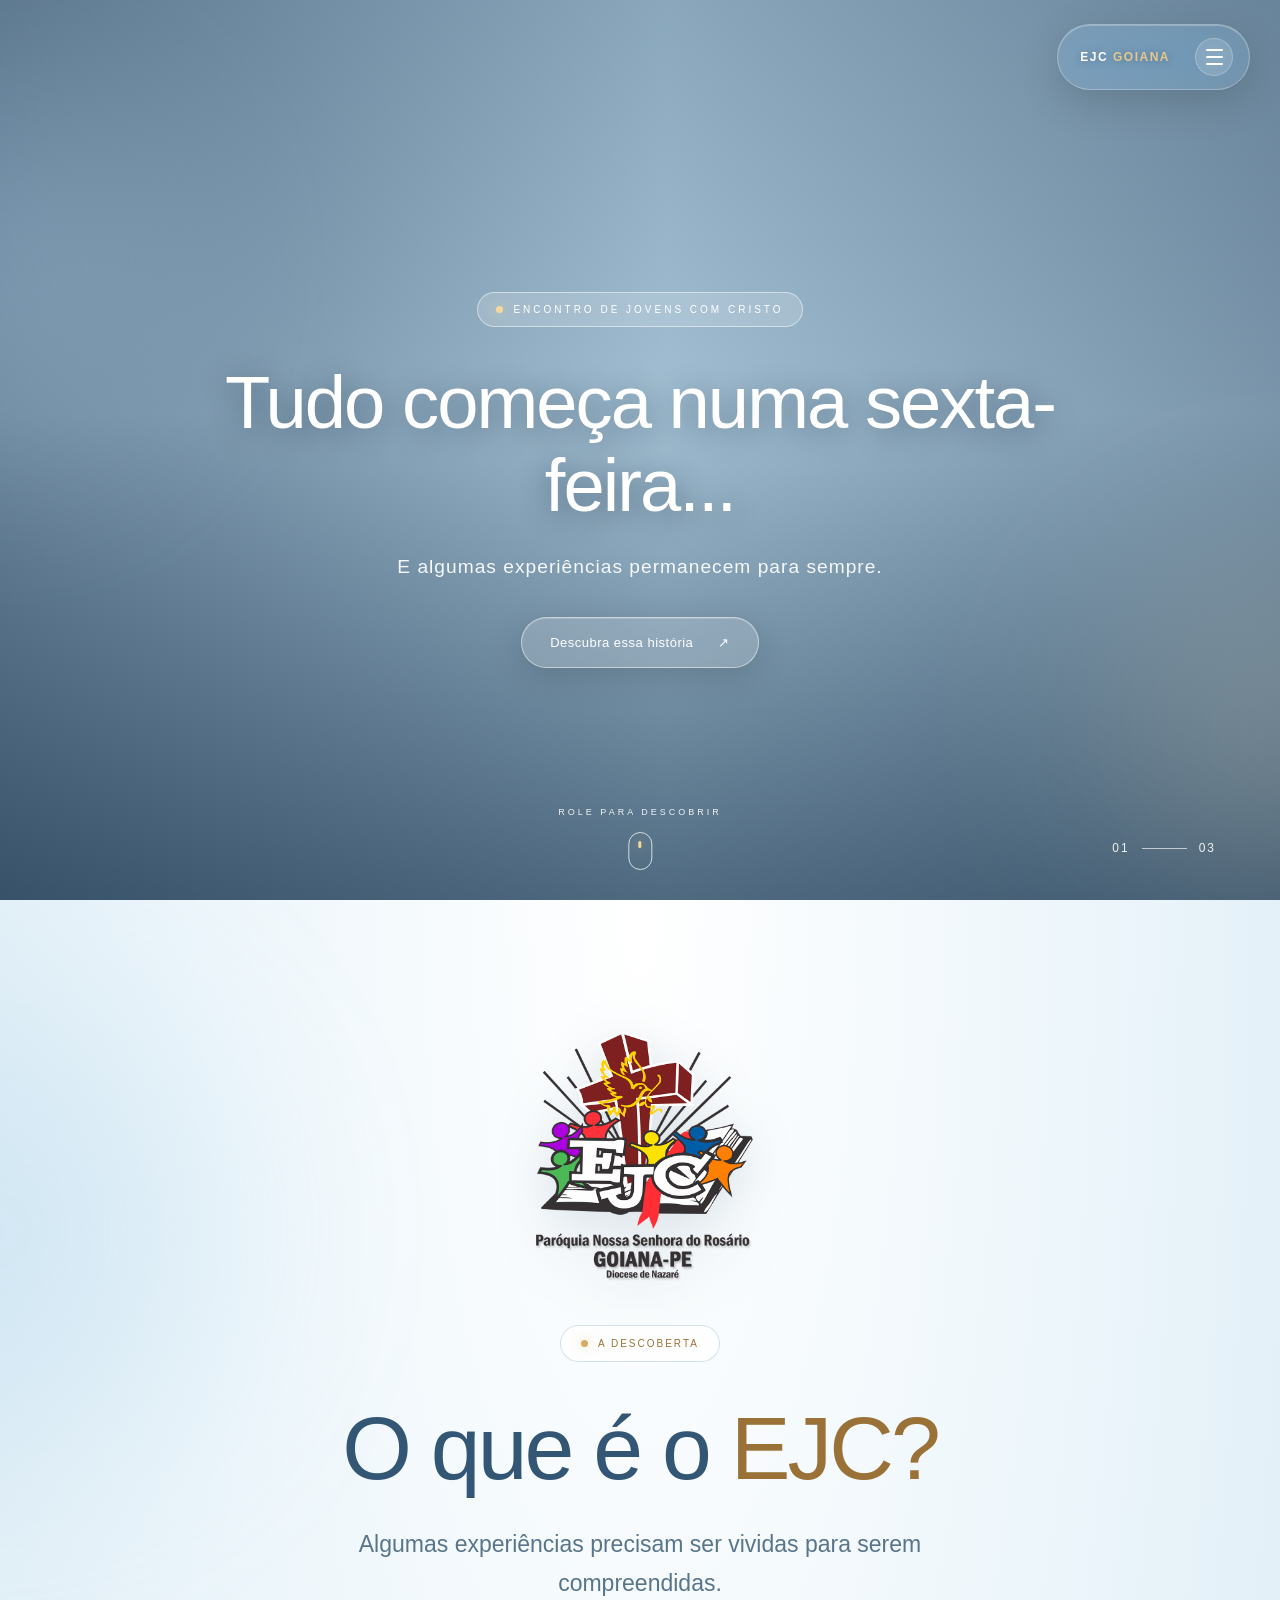
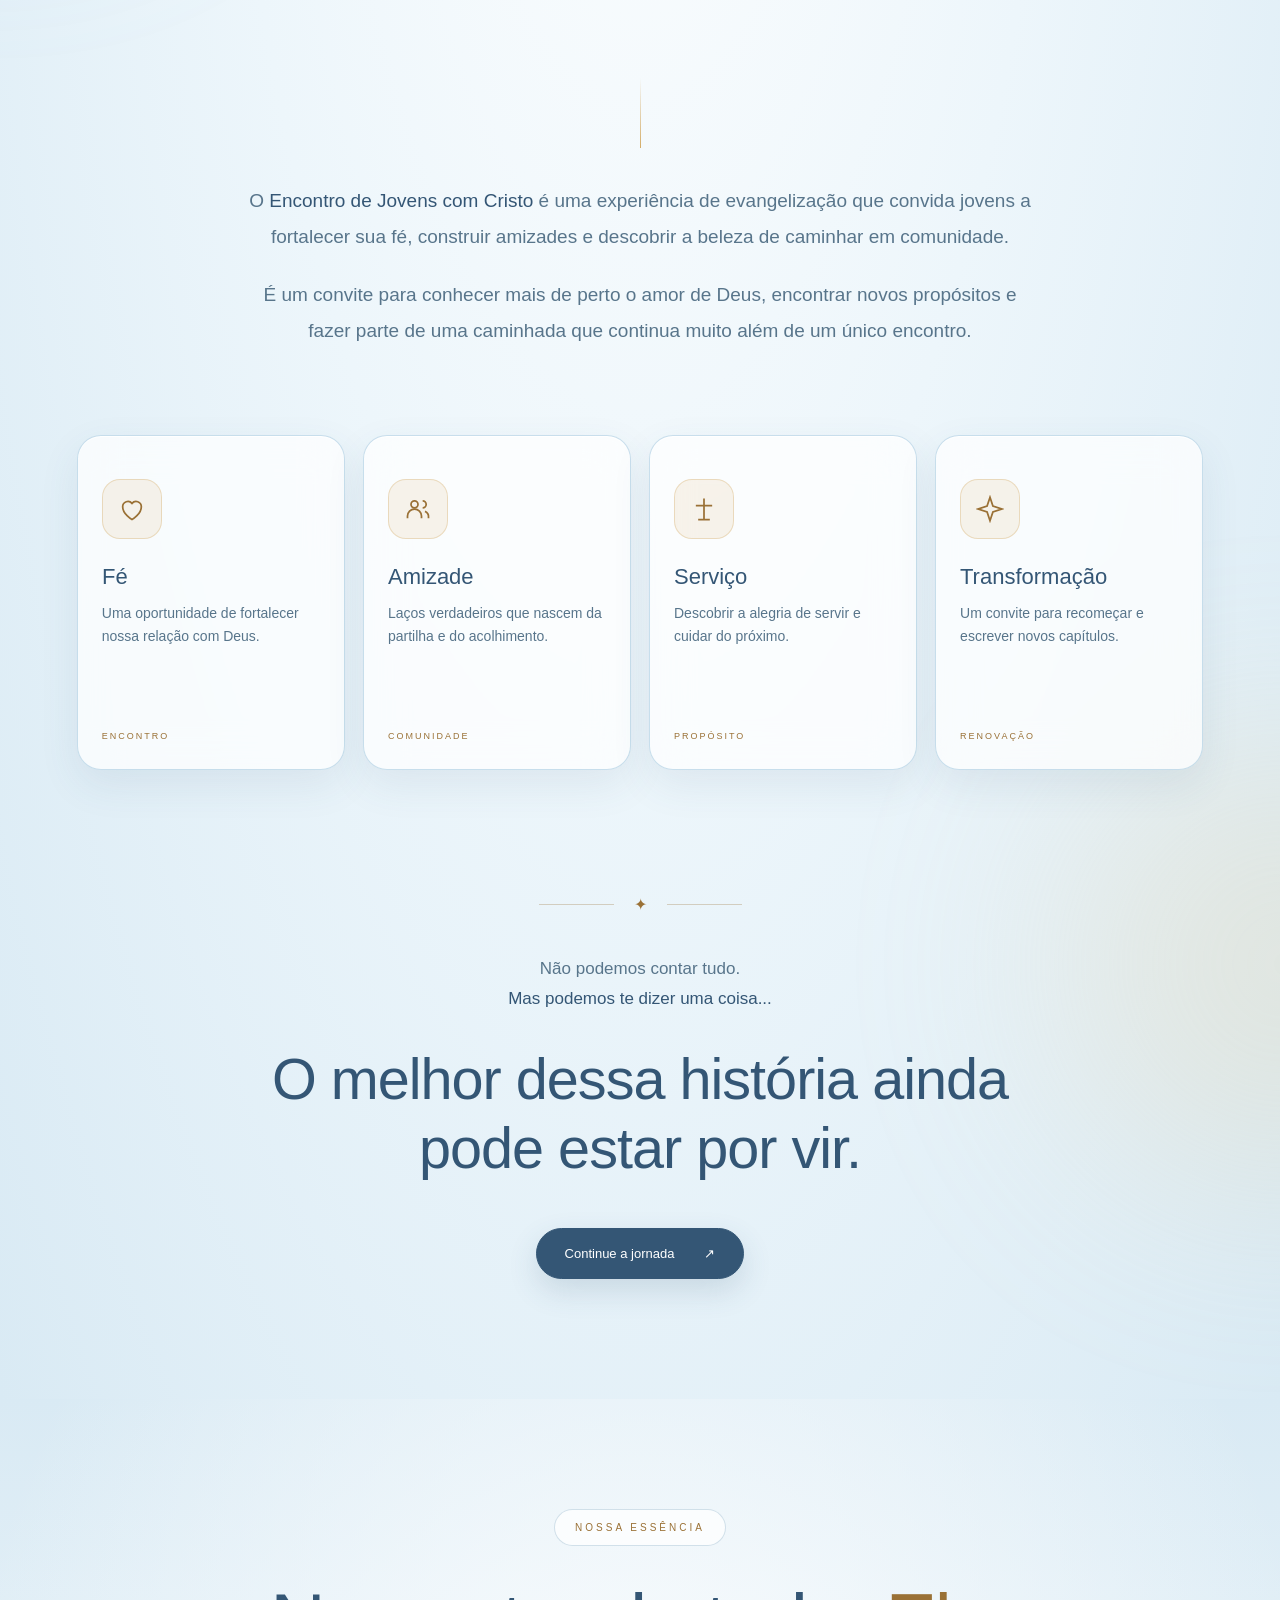
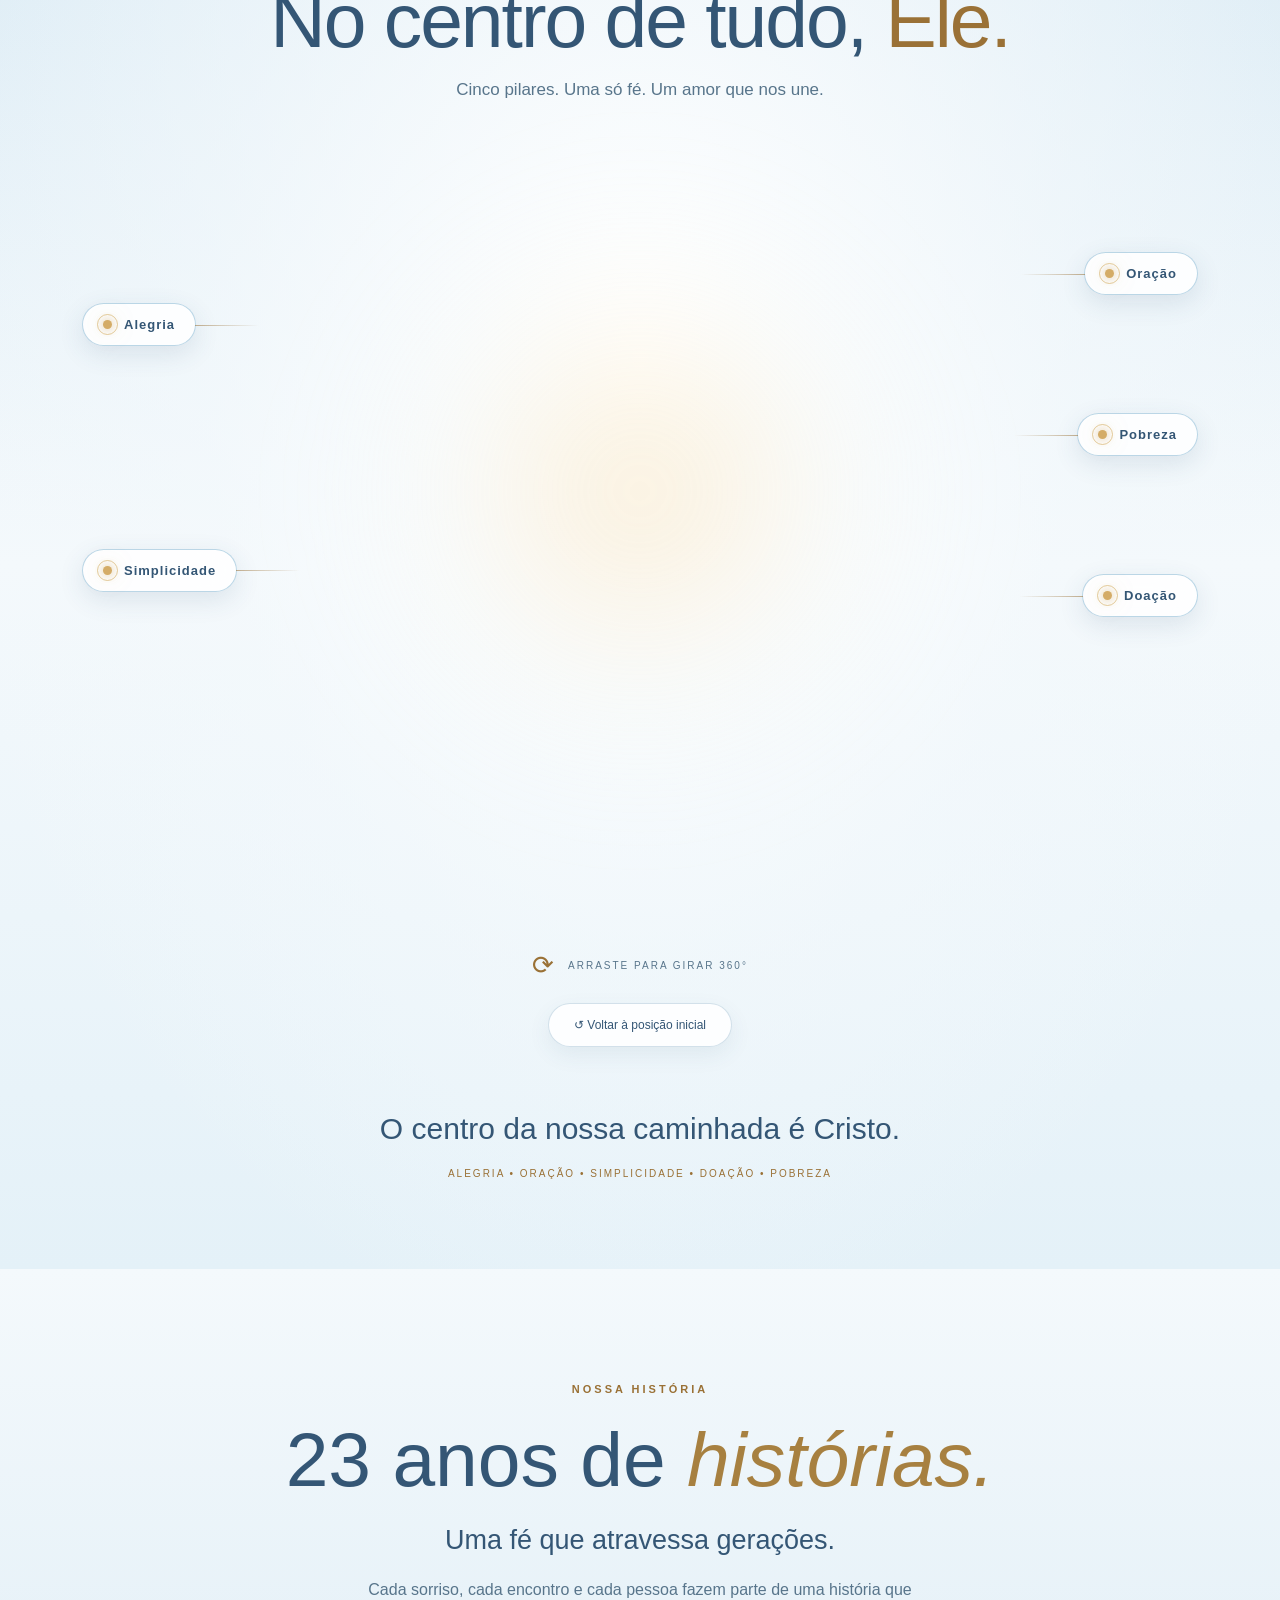
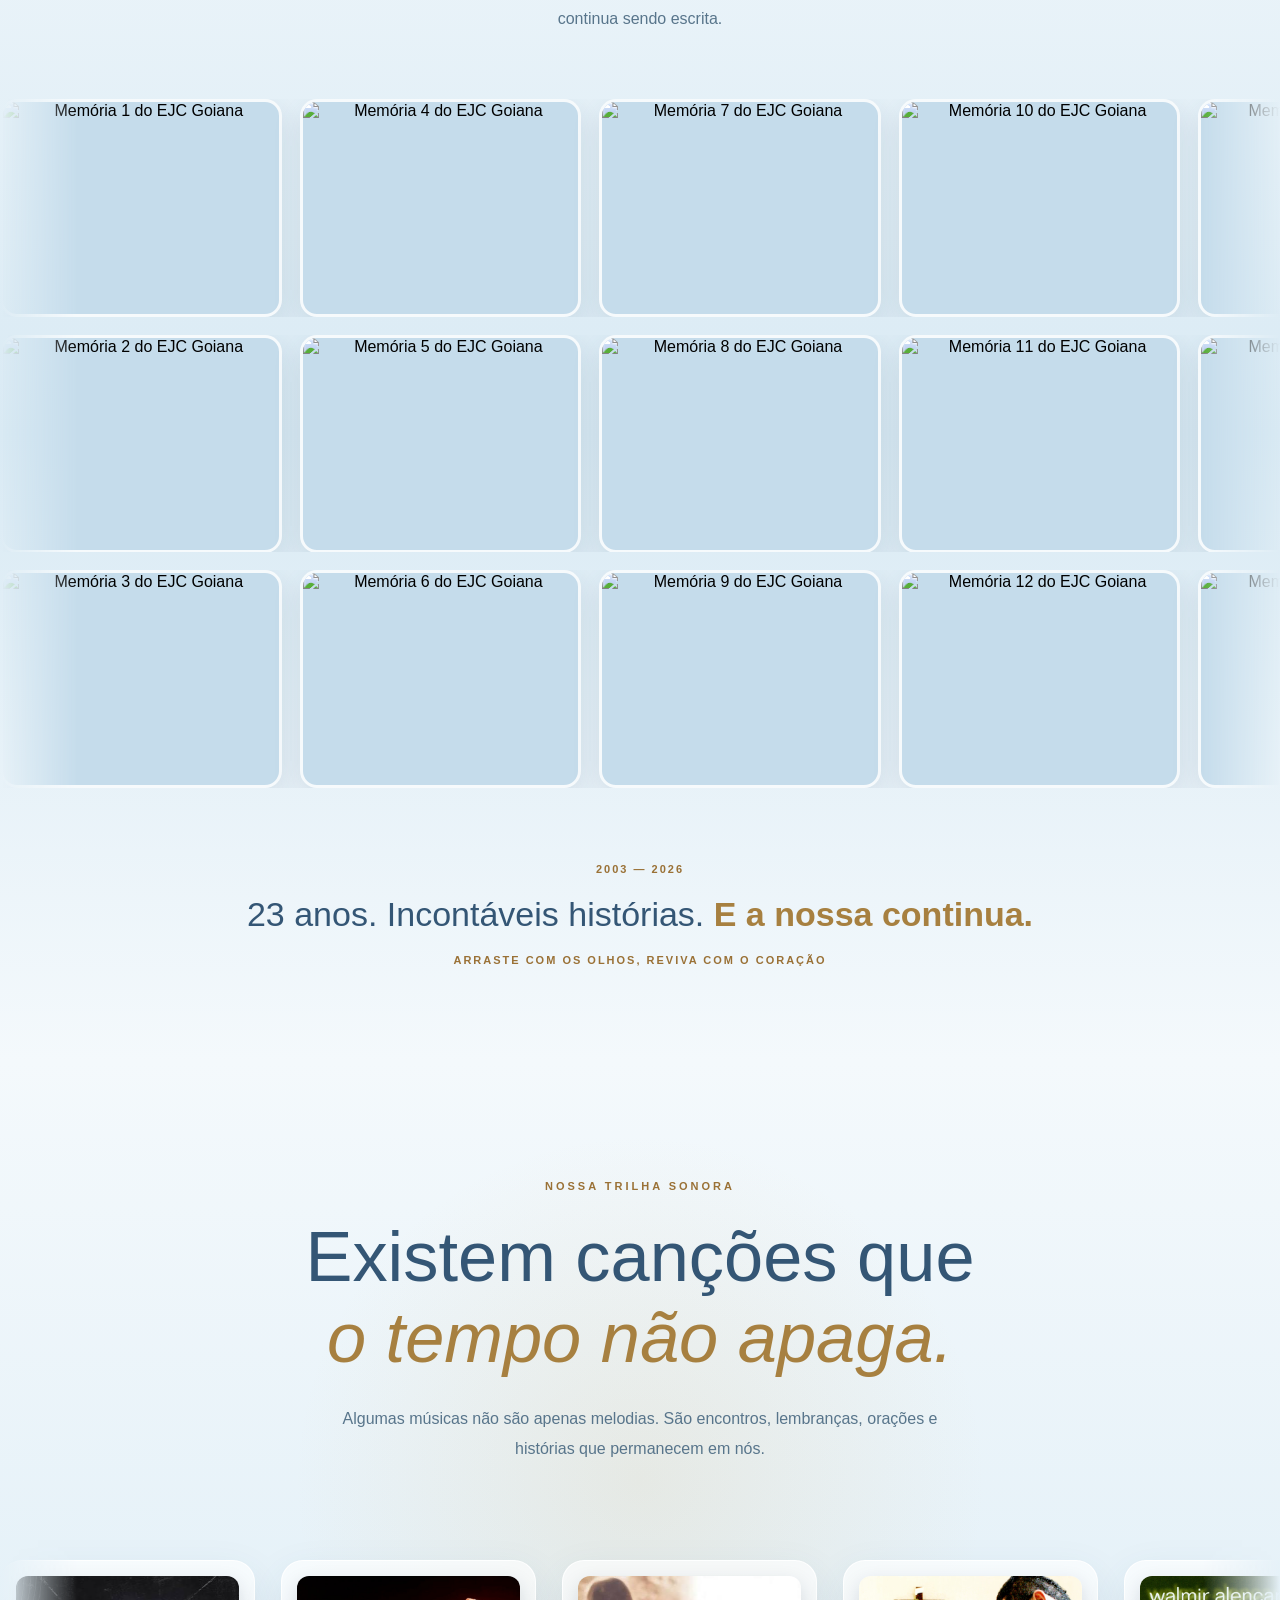
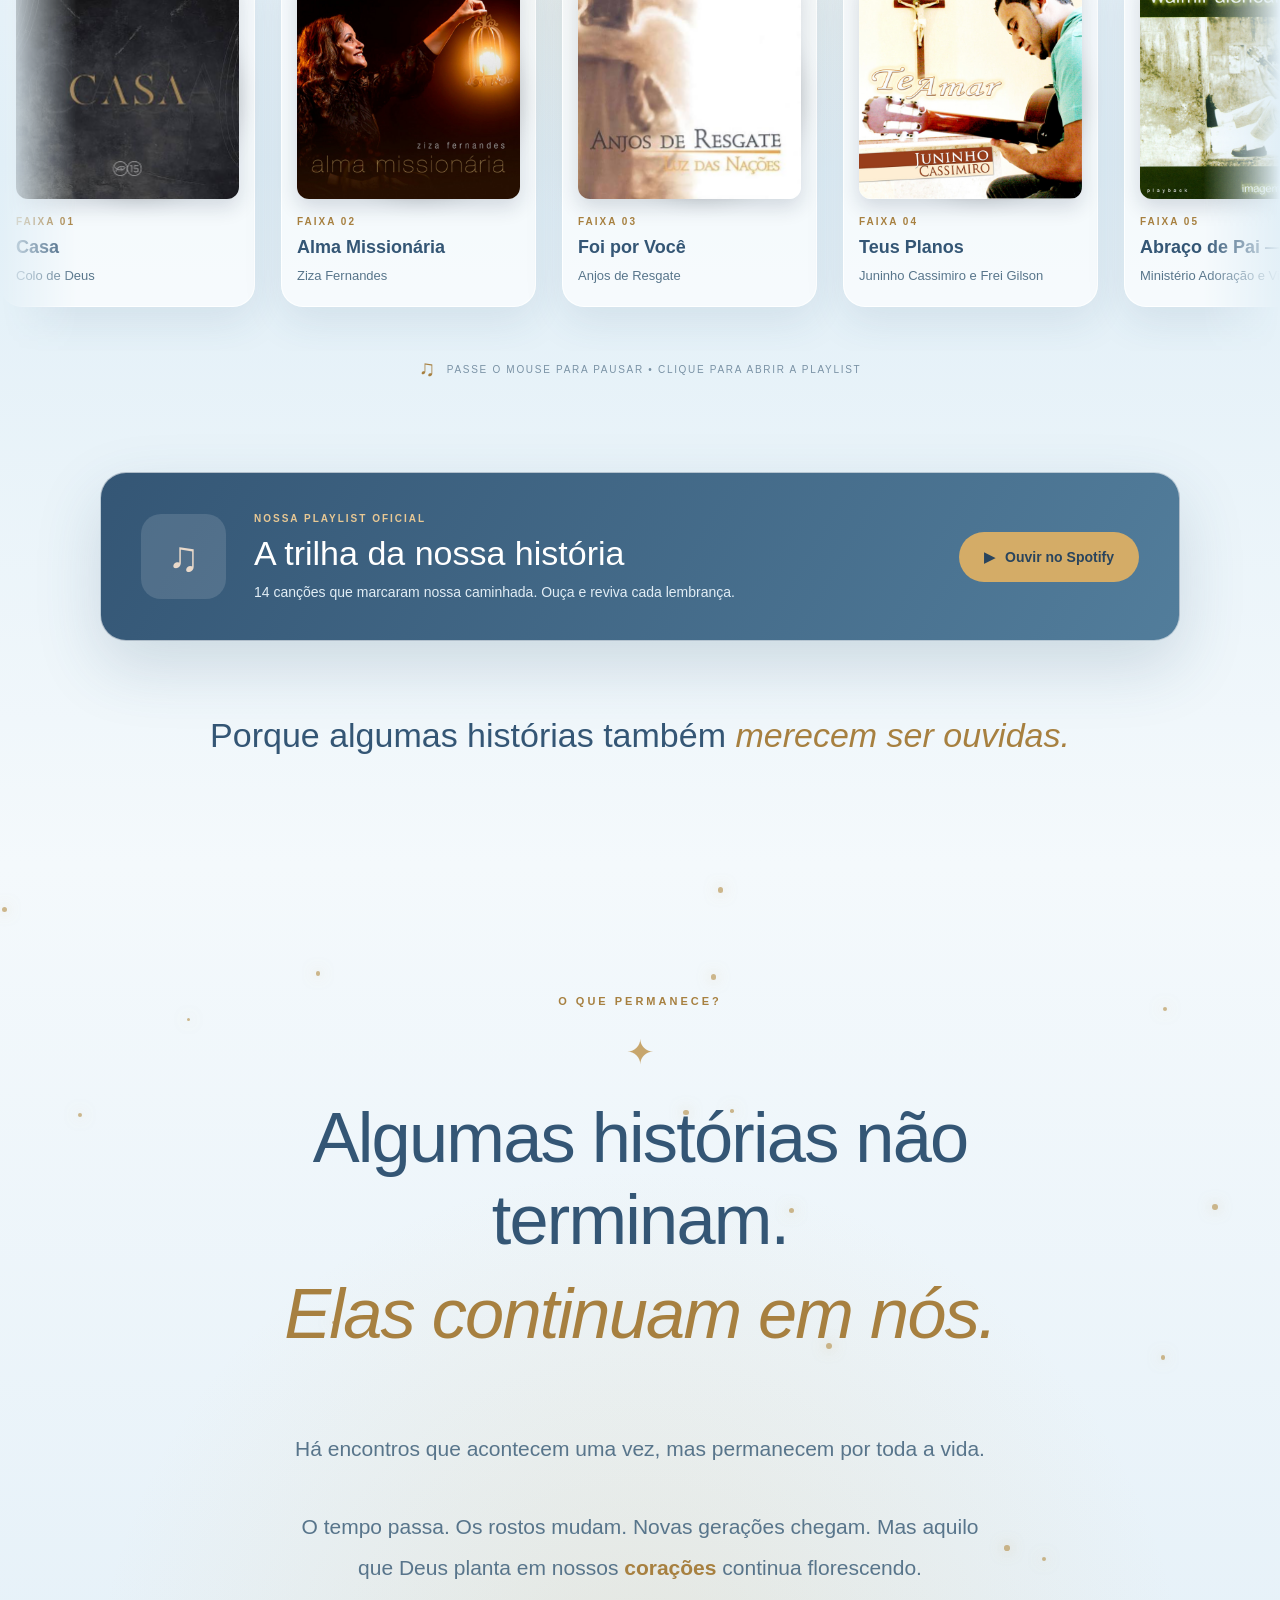
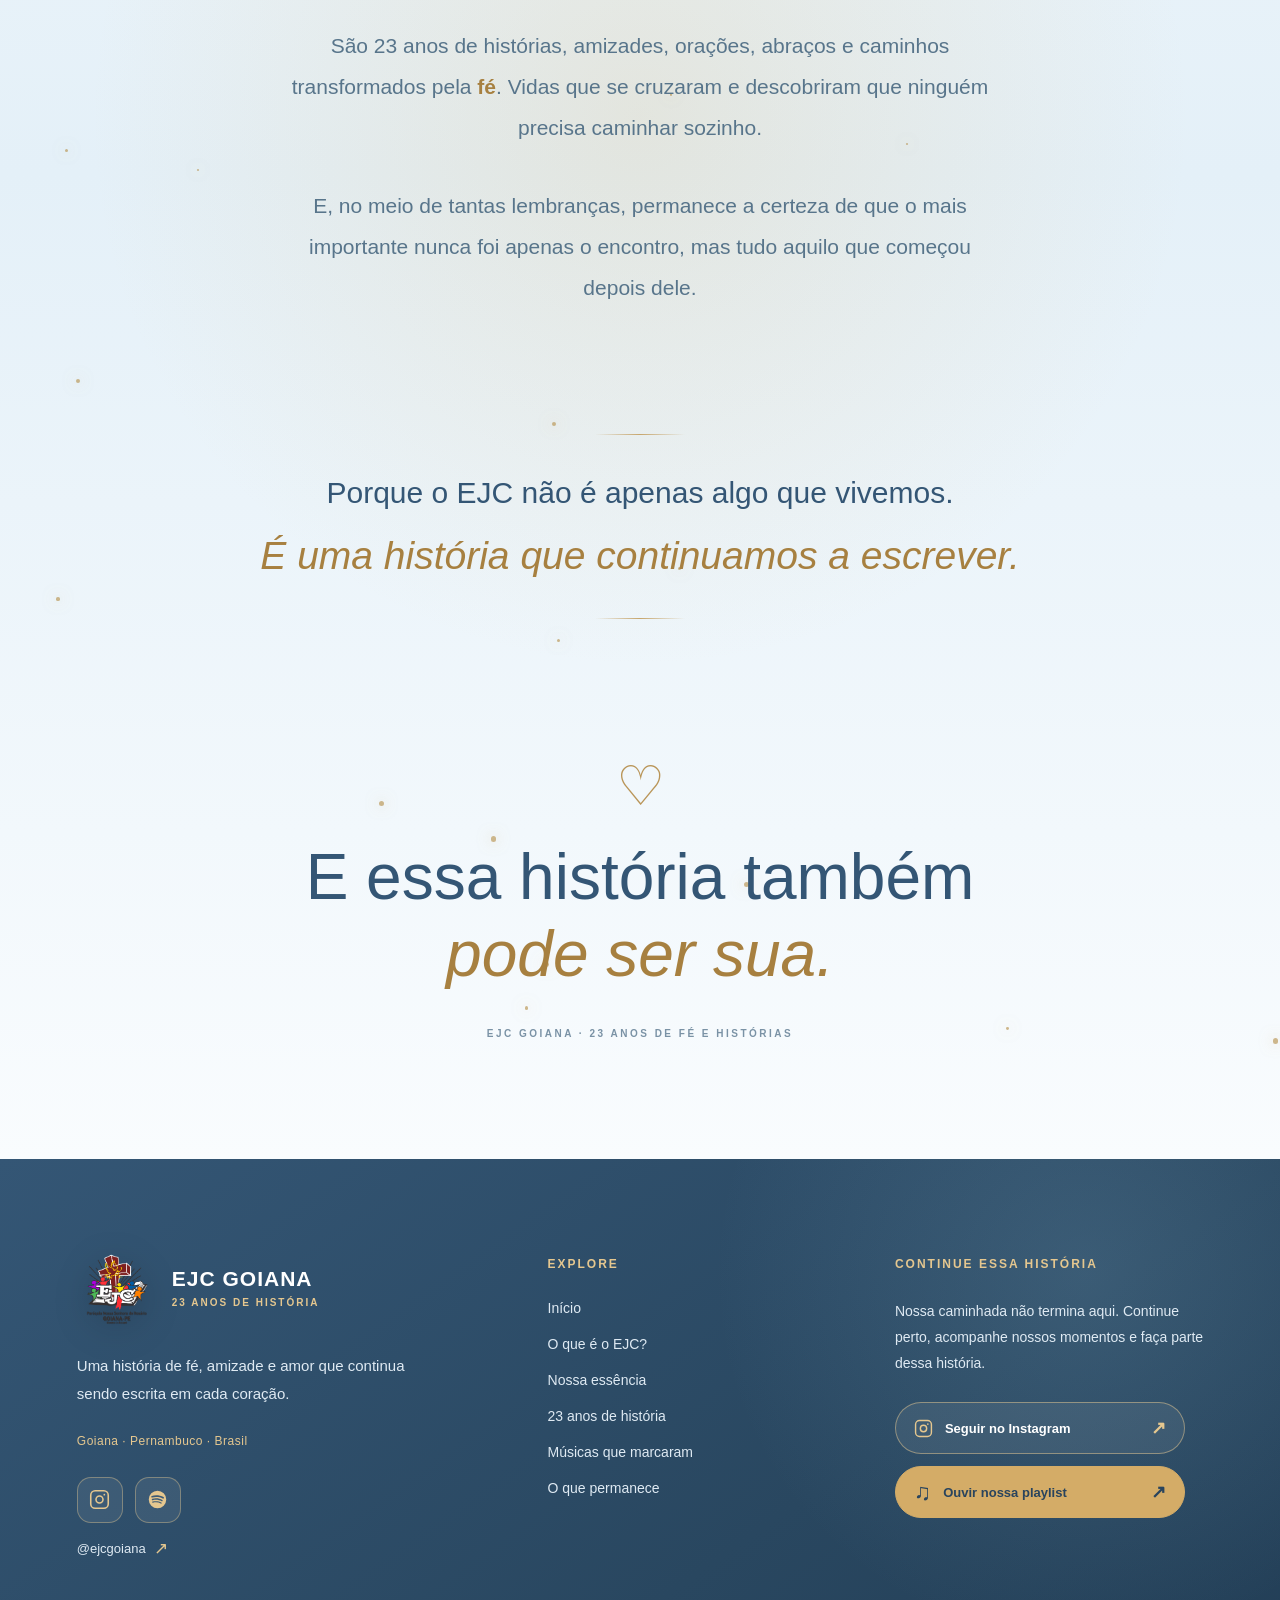
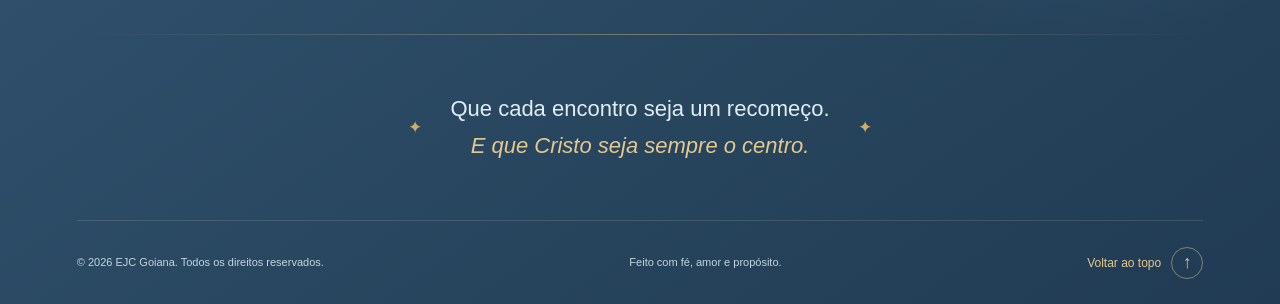
==== index.html @ abf62e10 "Finalizacao do site EJC Goiana" ====
<!DOCTYPE html>
<html lang="pt-BR">

<head>
    <meta charset="UTF-8">
    <meta name="viewport" content="width=device-width, initial-scale=1.0">

    <meta name="theme-color" content="#101820">
    <meta name="description"
        content="Conheça o Encontro de Jovens com Cristo de Goiana. Uma experiência de fé, amizade e transformação.">

    <title>EJC Goiana | Uma experiência que transforma</title>

    <link rel="stylesheet" href="css/style.css">
    <link rel="stylesheet" href="css/ceu-e-fe.css">
    <link rel="stylesheet" href="css/historia.css">
    <link rel="stylesheet" href="css/musicas.css">
    <link rel="stylesheet" href="css/legado.css">
    <link rel="stylesheet" href="css/rodape.css">
    <link rel="stylesheet" href="css/acabamento.css">
    <script src="js/script.js" defer></script>
</head>

<body>

    <!-- MENU DE NAVEGAÇÃO -->
    <!-- MENU FLUTUANTE COMPACTO -->
    <header class="cabecalho">

        <nav class="menu-vidro" aria-label="Menu principal">

            <a href="#inicio" class="logo">
                <span>EJC <strong>GOIANA</strong></span>
            </a>

            <button class="botao-menu" id="botaoMenu" type="button" aria-label="Abrir menu" aria-expanded="false"
                aria-controls="linksMenu">
                <span></span>
                <span></span>
                <span></span>
            </button>


            <div class="links-menu" id="linksMenu">

                <a href="#inicio">
                    Início
                </a>

                <a href="#sobre">
                    O que é o EJC?
                </a>

                <a href="#pilares">
                    Nossa Essência
                </a>

                <a href="#historia">
                    23 Anos de História
                </a>

                <a href="#musicas">
                    Músicas que Marcaram
                </a>

                <a href="#legado">
                    O que permanece

                </a>

                <a href="#historia" class="link-destaque">
                    Reviva nossa história
                </a>

            </div>


        </nav>

    </header>


    <!-- BLOCO 01: VÍDEO DE ABERTURA -->
    <main>

        <section class="hero" id="inicio">

            <!-- VÍDEO EM LOOP -->
            <video class="video-fundo" id="videoAbertura" autoplay muted loop playsinline preload="auto"
                aria-hidden="true">
                <source src="assets/videos/abertura.mp4" type="video/mp4">
            </video>

            <!-- CAMADA ESCURA PARA LEGIBILIDADE -->
            <div class="camada-video"></div>

            <!-- BRILHOS AMBIENTAIS -->
            <div class="brilho brilho-um"></div>
            <div class="brilho brilho-dois"></div>

            <!-- CONTEÚDO PRINCIPAL -->
            <div class="conteudo-hero">

                <div class="identificacao">
                    <span class="ponto-luz"></span>
                    ENCONTRO DE JOVENS COM CRISTO
                </div>

                <!-- FRASES ANIMADAS -->
                <div class="area-frases" aria-live="off">

                    <h1 id="frasePrincipal" class="frase-principal">
                        Tudo começa numa sexta-feira à noite...
                    </h1>

                    <p id="fraseSecundaria" class="frase-secundaria">
                        E algumas experiências permanecem para sempre.
                    </p>

                </div>

                <!-- BOTÃO DE VIDRO -->
                <a href="#sobre" class="botao-vidro">
                    Descubra essa história
                    <span aria-hidden="true">↗</span>
                </a>

            </div>

            <!-- INDICADOR DE ROLAGEM -->
            <a href="#sobre" class="indicador-scroll">
                <span>ROLE PARA DESCOBRIR</span>

                <span class="mouse-scroll">
                    <span class="roda-scroll"></span>
                </span>
            </a>

            <!-- CONTADOR DE FRASES -->
            <div class="contador-frases" aria-hidden="true">
                <span id="numeroFrase">01</span>
                <span class="linha-contador"></span>
                <span>03</span>
            </div>

        </section>



        <!-- ==========================================
     BLOCO 02 - O QUE É O EJC?
    ========================================== -->

        <section class="sobre-ejc" id="sobre">

            <!-- Iluminação decorativa -->
            <div class="sobre-luz luz-azul"></div>
            <div class="sobre-luz luz-dourada"></div>

            <div class="sobre-container">

                <!-- CABEÇALHO DO BLOCO -->
                <div class="sobre-intro revelar">

                    <!-- LOGO ORIGINAL COM FUNDO TRANSPARENTE -->
                    <div class="logo-ejc-bloco">
                        <img src="assets/imagens/logo-ejc.png" alt="EJC Goiana - Paróquia Nossa Senhora do Rosário"
                            class="logo-ejc-imagem" loading="lazy">
                    </div>

                    <span class="sobre-etiqueta">
                        <span class="sobre-ponto"></span>
                        A DESCOBERTA
                    </span>

                    <h2>
                        O que é o <span>EJC?</span>
                    </h2>

                    <p class="sobre-frase">
                        Algumas experiências precisam ser vividas
                        para serem compreendidas.
                    </p>

                </div>


                <!-- APRESENTAÇÃO DO EJC -->
                <div class="sobre-apresentacao revelar">

                    <div class="sobre-linha"></div>

                    <p>
                        O <strong>Encontro de Jovens com Cristo</strong>
                        é uma experiência de evangelização que
                        convida jovens a fortalecer sua fé,
                        construir amizades e descobrir a beleza
                        de caminhar em comunidade.
                    </p>

                    <p>
                        É um convite para conhecer mais de perto
                        o amor de Deus, encontrar novos propósitos
                        e fazer parte de uma caminhada que
                        continua muito além de um único encontro.
                    </p>

                </div>


                <!-- CARDS INTERATIVOS -->
                <div class="sobre-cards">

                    <!-- CARD 01 -->
                    <article class="sobre-card revelar">

                        <div class="card-brilho"></div>


                        <div class="card-icone">
                            <svg viewBox="0 0 24 24" fill="none" stroke="currentColor" stroke-width="1.5"
                                aria-hidden="true">
                                <path d="M12 21s-8-4.5-8-11a4.5 4.5 0 0 1 8-2.8A4.5 4.5 0 0 1 20 10c0 6.5-8 11-8 11Z" />
                            </svg>
                        </div>

                        <h3>Fé</h3>

                        <p>
                            Uma oportunidade de fortalecer
                            nossa relação com Deus.
                        </p>

                        <span class="card-detalhe">ENCONTRO</span>

                    </article>


                    <!-- CARD 02 -->
                    <article class="sobre-card revelar">

                        <div class="card-brilho"></div>

                        <div class="card-icone">
                            <svg viewBox="0 0 24 24" fill="none" stroke="currentColor" stroke-width="1.5"
                                aria-hidden="true">
                                <circle cx="9" cy="8" r="3" />
                                <path d="M3 20v-2a6 6 0 0 1 12 0v2" />
                                <path d="M16 5a3 3 0 0 1 0 6" />
                                <path d="M18 14a5 5 0 0 1 3 5v1" />
                            </svg>
                        </div>

                        <h3>Amizade</h3>

                        <p>
                            Laços verdadeiros que nascem
                            da partilha e do acolhimento.
                        </p>

                        <span class="card-detalhe">COMUNIDADE</span>

                    </article>


                    <!-- CARD 03 -->
                    <article class="sobre-card revelar">

                        <div class="card-brilho"></div>

                        <div class="card-icone">
                            <svg viewBox="0 0 24 24" fill="none" stroke="currentColor" stroke-width="1.5"
                                aria-hidden="true">
                                <path d="M12 3v18M5 9h14" />
                                <path d="M7 21h10" />
                            </svg>
                        </div>

                        <h3>Serviço</h3>

                        <p>
                            Descobrir a alegria de servir
                            e cuidar do próximo.
                        </p>

                        <span class="card-detalhe">PROPÓSITO</span>

                    </article>


                    <!-- CARD 04 -->
                    <article class="sobre-card revelar">

                        <div class="card-brilho"></div>

                        <div class="card-icone">
                            <svg viewBox="0 0 24 24" fill="none" stroke="currentColor" stroke-width="1.5"
                                aria-hidden="true">
                                <path d="m12 2 2.5 7.5L22 12l-7.5 2.5L12 22l-2.5-7.5L2 12l7.5-2.5L12 2Z" />
                            </svg>
                        </div>

                        <h3>Transformação</h3>

                        <p>
                            Um convite para recomeçar
                            e escrever novos capítulos.
                        </p>

                        <span class="card-detalhe">RENOVAÇÃO</span>

                    </article>

                </div>


                <!-- ENCERRAMENTO DO BLOCO -->
                <div class="sobre-final revelar">

                    <div class="sobre-divisor">
                        <span>✦</span>
                    </div>

                    <p>
                        Não podemos contar tudo.
                        <strong>Mas podemos te dizer uma coisa...</strong>
                    </p>

                    <h3>
                        O melhor dessa história
                        ainda pode estar por vir.
                    </h3>

                    <a href="#pilares" class="sobre-botao">
                        Continue a jornada
                        <span aria-hidden="true">↗</span>
                    </a>

                </div>

            </div>

        </section>




        <!-- ==========================================
     BLOCO 03 - SANTÍSSIMO E CINCO PILARES
========================================== -->

        <section class="santissimo-secao" id="pilares">

            <div class="santissimo-luz"></div>

            <!-- CABEÇALHO -->
            <div class="santissimo-cabecalho">

                <span class="santissimo-etiqueta">
                    NOSSA ESSÊNCIA
                </span>

                <h2>No centro de tudo, <span>Ele.</span></h2>

                <p>
                    Cinco pilares. Uma só fé.
                    Um amor que nos une.
                </p>

            </div>

            <!-- EXPERIÊNCIA INTERATIVA -->
            <div class="santissimo-experiencia">

                <!-- SANTÍSSIMO 3D EXISTENTE -->
                <div id="santissimo3d" class="santissimo-canvas" role="img"
                    aria-label="Modelo tridimensional interativo de um ostensório dourado, com raios, detalhes vermelhos e centro branco.">
                </div>

                <!-- CINCO PILARES -->
                <div class="pilares-orbita" id="pilaresOrbita">

                    <button class="pilar-item pilar-alegria" type="button" data-pilar="alegria">
                        <span class="pilar-ponto"></span>
                        <span class="pilar-nome">Alegria</span>
                    </button>

                    <button class="pilar-item pilar-oracao" type="button" data-pilar="oracao">
                        <span class="pilar-ponto"></span>
                        <span class="pilar-nome">Oração</span>
                    </button>

                    <button class="pilar-item pilar-simplicidade" type="button" data-pilar="simplicidade">
                        <span class="pilar-ponto"></span>
                        <span class="pilar-nome">Simplicidade</span>
                    </button>

                    <button class="pilar-item pilar-doacao" type="button" data-pilar="doacao">
                        <span class="pilar-ponto"></span>
                        <span class="pilar-nome">Doação</span>
                    </button>

                    <button class="pilar-item pilar-pobreza" type="button" data-pilar="pobreza">
                        <span class="pilar-ponto"></span>
                        <span class="pilar-nome">Pobreza</span>
                    </button>

                </div>

                <!-- PAINEL DE INFORMAÇÕES -->
                <div class="pilar-painel" id="pilarPainel" role="region" aria-label="Significado do pilar"
                    aria-live="polite" hidden>

                    <button class="pilar-fechar" id="fecharPilar" type="button" aria-label="Fechar painel">
                        ×
                    </button>

                    <span class="pilar-painel-etiqueta">
                        OS PILARES DO EJC
                    </span>

                    <h3 id="pilarTitulo"></h3>

                    <p id="pilarDescricao"></p>

                    <span class="pilar-painel-detalhe">
                        UMA SÓ FÉ. UM SÓ PROPÓSITO.
                    </span>

                </div>

                <!-- INSTRUÇÕES DO SANTÍSSIMO -->
                <div class="santissimo-instrucoes">
                    <span class="icone-girar">⟳</span>
                    ARRASTE PARA GIRAR 360°
                </div>

                <button class="santissimo-reset" id="resetSantissimo" type="button">
                    ↺ Voltar à posição inicial
                </button>

                <p id="santissimo-erro" class="santissimo-erro" hidden>
                    Não foi possível carregar o modelo 3D.
                    Verifique sua conexão com a internet.
                </p>

            </div>



            <!-- RODAPÉ -->
            <div class="santissimo-rodape">

                <p>
                    O centro da nossa caminhada é Cristo.
                </p>

                <span>
                    ALEGRIA • ORAÇÃO • SIMPLICIDADE • DOAÇÃO • POBREZA
                </span>

            </div>

        </section>


        <!-- ==========================================
     BLOCO 04 - 23 ANOS DE HISTÓRIA
========================================== -->

        <section class="historia-secao" id="historia">

            <div class="historia-cabecalho">

                <span class="historia-etiqueta">
                    NOSSA HISTÓRIA
                </span>

                <h2>
                    23 anos de <span>histórias.</span>
                </h2>

                <p class="historia-subtitulo">
                    Uma fé que atravessa gerações.
                </p>

                <p class="historia-descricao">
                    Cada sorriso, cada encontro e cada pessoa
                    fazem parte de uma história que continua
                    sendo escrita.
                </p>

            </div>

            <!-- GALERIA AUTOMÁTICA -->
            <div class="historia-galeria" id="historiaGaleria">

                <!-- Esquerda -->
                <div class="historia-faixa historia-esquerda">
                    <div class="historia-trilho" id="historiaLinha1"></div>
                </div>

                <!-- Direita -->
                <div class="historia-faixa historia-direita">
                    <div class="historia-trilho" id="historiaLinha2"></div>
                </div>

                <!-- Esquerda -->
                <div class="historia-faixa historia-esquerda">
                    <div class="historia-trilho" id="historiaLinha3"></div>
                </div>

            </div>

            <div class="historia-rodape">
                <span>2003 — 2026</span>

                <p>
                    23 anos. Incontáveis histórias.
                    <strong>E a nossa continua.</strong>
                </p>

                <span>ARRASTE COM OS OLHOS, REVIVA COM O CORAÇÃO</span>
            </div>

        </section>

        <!-- VISUALIZADOR DE FOTOS -->
        <div class="historia-lightbox" id="historiaLightbox" role="dialog" aria-modal="true"
            aria-label="Visualização de fotografia" hidden>

            <button class="historia-fechar" id="historiaFechar" type="button" aria-label="Fechar foto">×</button>

            <button class="historia-anterior" id="historiaAnterior" type="button" aria-label="Foto anterior">‹</button>

            <img id="historiaImagemAmpliada" src="" alt="Fotografia da história do EJC Goiana">

            <button class="historia-proxima" id="historiaProxima" type="button" aria-label="Próxima foto">›</button>

            <span class="historia-contador" id="historiaContador"></span>

        </div>


        <!-- ==========================================
     BLOCO 05 - MÚSICAS QUE MARCARAM
========================================== -->

        <section class="musicas-secao" id="musicas">

            <div class="musicas-brilho"></div>

            <div class="musicas-cabecalho">
                <span class="musicas-etiqueta">
                    NOSSA TRILHA SONORA
                </span>

                <h2>
                    Existem canções que
                    <span>o tempo não apaga.</span>
                </h2>

                <p class="musicas-subtitulo">
                    Algumas músicas não são apenas melodias.
                    São encontros, lembranças, orações
                    e histórias que permanecem em nós.
                </p>
            </div>

            <!-- CARROSSEL DE ÁLBUNS -->
            <div class="musicas-galeria">

                <div class="musicas-trilho" id="musicasTrilho">
                    <!-- As 14 músicas serão inseridas pelo JavaScript -->
                </div>

            </div>

            <div class="musicas-instrucao">
                <span>♫</span>
                PASSE O MOUSE PARA PAUSAR • CLIQUE PARA ABRIR A PLAYLIST
            </div>

            <!-- DESTAQUE DA PLAYLIST -->
            <div class="musicas-playlist">

                <div class="musicas-playlist-icone">
                    <span>♫</span>
                </div>

                <div class="musicas-playlist-texto">
                    <span>NOSSA PLAYLIST OFICIAL</span>

                    <h3>
                        A trilha da nossa história
                    </h3>

                    <p>
                        14 canções que marcaram nossa caminhada.
                        Ouça e reviva cada lembrança.
                    </p>
                </div>

                <a href="https://open.spotify.com/playlist/0hHUy0neROGA5oVO7QVEei" target="_blank"
                    rel="noopener noreferrer" class="musicas-botao-spotify">
                    <span class="musicas-play-icon">▶</span>
                    Ouvir no Spotify
                </a>

            </div>

            <div class="musicas-rodape">
                <p>
                    Porque algumas histórias também
                    <span>merecem ser ouvidas.</span>
                </p>
            </div>

        </section>


        <!-- ==========================================
     BLOCO 06 - O QUE PERMANECE
========================================== -->

        <section class="legado-secao" id="legado">

            <div class="legado-luz" aria-hidden="true"></div>

            <div class="legado-particulas" id="legadoParticulas" aria-hidden="true"></div>

            <div class="legado-conteudo">

                <span class="legado-etiqueta legado-revelar">
                    O QUE PERMANECE?
                </span>

                <div class="legado-simbolo legado-revelar" aria-hidden="true">✦</div>

                <h2 class="legado-titulo legado-revelar">
                    Algumas histórias não terminam.
                    <span>Elas continuam em nós.</span>
                </h2>

                <div class="legado-texto">

                    <p class="legado-revelar">
                        Há encontros que acontecem uma vez,
                        mas permanecem por toda a vida.
                    </p>

                    <p class="legado-revelar">
                        O tempo passa. Os rostos mudam.
                        Novas gerações chegam. Mas aquilo
                        que Deus planta em nossos
                        <strong>corações</strong>
                        continua florescendo.
                    </p>

                    <p class="legado-revelar">
                        São 23 anos de histórias, amizades,
                        orações, abraços e caminhos
                        transformados pela <strong>fé</strong>.
                        Vidas que se cruzaram e descobriram
                        que ninguém precisa caminhar sozinho.
                    </p>

                    <p class="legado-revelar">
                        E, no meio de tantas lembranças,
                        permanece a certeza de que o mais
                        importante nunca foi apenas o encontro,
                        mas tudo aquilo que começou depois dele.
                    </p>

                </div>

                <div class="legado-mensagem legado-revelar">

                    <p>
                        Porque o EJC não é apenas
                        algo que vivemos.
                    </p>

                    <strong>
                        É uma história que continuamos
                        a escrever.
                    </strong>

                </div>

                <div class="legado-final legado-revelar">

                    <span class="legado-coracao" aria-hidden="true">♡</span>

                    <h3>
                        E essa história também
                        <span>pode ser sua.</span>
                    </h3>

                    <p>
                        EJC GOIANA · 23 ANOS DE FÉ E HISTÓRIAS
                    </p>

                </div>

            </div>

        </section>



    </main>


    <!-- ==========================================
     RODAPÉ PREMIUM - EJC GOIANA
========================================== -->

    <footer class="rodape-ejc" id="rodape">

        <!-- Iluminação decorativa -->
        <div class="rodape-brilho" aria-hidden="true"></div>

        <!-- CONTEÚDO PRINCIPAL -->
        <div class="rodape-conteudo">

            <!-- COLUNA 01 - IDENTIDADE -->
            <div class="rodape-identidade">

                <a href="#inicio" class="rodape-marca" aria-label="Voltar ao início do EJC Goiana">

                    <img src="assets/imagens/logo-ejc.png" alt="Logo do EJC Goiana" class="rodape-logo" loading="lazy">

                    <div class="rodape-nome">
                        <strong>EJC GOIANA</strong>
                        <span>23 ANOS DE HISTÓRIA</span>
                    </div>

                </a>

                <p class="rodape-descricao">
                    Uma história de fé, amizade e amor
                    que continua sendo escrita em
                    cada coração.
                </p>

                <span class="rodape-local">
                    Goiana · Pernambuco · Brasil
                </span>

                <div class="rodape-redes">

                    <!-- INSTAGRAM OFICIAL -->
                    <a href="https://www.instagram.com/ejcgoiana/" target="_blank" rel="noopener noreferrer"
                        class="rodape-rede" aria-label="Instagram oficial do EJC Goiana" title="Instagram @ejcgoiana">

                        <svg viewBox="0 0 24 24" fill="none" stroke="currentColor" stroke-width="1.8"
                            stroke-linecap="round" stroke-linejoin="round" aria-hidden="true">
                            <rect x="2" y="2" width="20" height="20" rx="5" />
                            <circle cx="12" cy="12" r="4" />
                            <circle cx="17.5" cy="6.5" r="1" fill="currentColor" stroke="none" />
                        </svg>

                    </a>

                    <!-- SPOTIFY -->
                    <a href="https://open.spotify.com/playlist/0hHUy0neROGA5oVO7QVEei" target="_blank"
                        rel="noopener noreferrer" class="rodape-rede"
                        aria-label="Ouvir a playlist do EJC Goiana no Spotify" title="Nossa playlist no Spotify">

                        <svg viewBox="0 0 24 24" fill="currentColor" aria-hidden="true">
                            <path
                                d="M12 2a10 10 0 1 0 0 20 10 10 0 0 0 0-20Zm4.59 14.43a.63.63 0 0 1-.87.2c-2.4-1.47-5.43-1.8-9.01-.99a.63.63 0 1 1-.28-1.23c3.91-.9 7.26-.51 9.95 1.13.3.18.39.58.21.89Zm1.23-2.73a.79.79 0 0 1-1.09.26c-2.75-1.69-6.94-2.18-10.19-1.19a.79.79 0 1 1-.46-1.51c3.71-1.12 8.32-.58 11.48 1.36.37.22.49.71.26 1.08Zm.11-2.84c-3.3-1.96-8.75-2.14-11.9-1.18a.95.95 0 0 1-.55-1.82c3.61-1.1 9.63-.89 13.42 1.36a.95.95 0 0 1-.97 1.64Z" />
                        </svg>

                    </a>

                </div>

                <a href="https://www.instagram.com/ejcgoiana/" target="_blank" rel="noopener noreferrer"
                    class="rodape-instagram-texto">
                    @ejcgoiana
                    <span aria-hidden="true">↗</span>
                </a>

            </div>

            <!-- COLUNA 02 - NAVEGAÇÃO -->
            <nav class="rodape-navegacao" aria-label="Navegação do rodapé">

                <h3>EXPLORE</h3>

                <a href="#inicio">Início</a>
                <a href="#sobre">O que é o EJC?</a>
                <a href="#pilares">Nossa essência</a>
                <a href="#historia">23 anos de história</a>
                <a href="#musicas">Músicas que marcaram</a>
                <a href="#legado">O que permanece</a>

            </nav>

            <!-- COLUNA 03 - CONEXÕES -->
            <div class="rodape-conexoes">

                <h3>CONTINUE ESSA HISTÓRIA</h3>

                <p>
                    Nossa caminhada não termina aqui.
                    Continue perto, acompanhe nossos
                    momentos e faça parte dessa história.
                </p>

                <!-- INSTAGRAM -->
                <a href="https://www.instagram.com/ejcgoiana/" target="_blank" rel="noopener noreferrer"
                    class="rodape-botao rodape-botao-instagram">
                    <svg viewBox="0 0 24 24" fill="none" stroke="currentColor" stroke-width="1.8" stroke-linecap="round"
                        stroke-linejoin="round" aria-hidden="true">
                        <rect x="2" y="2" width="20" height="20" rx="5" />
                        <circle cx="12" cy="12" r="4" />
                        <circle cx="17.5" cy="6.5" r="1" fill="currentColor" stroke="none" />
                    </svg>

                    Seguir no Instagram
                    <span aria-hidden="true">↗</span>
                </a>

                <!-- SPOTIFY -->
                <a href="https://open.spotify.com/playlist/0hHUy0neROGA5oVO7QVEei" target="_blank"
                    rel="noopener noreferrer" class="rodape-botao rodape-botao-spotify">
                    <span class="rodape-nota" aria-hidden="true">♫</span>
                    Ouvir nossa playlist
                    <span aria-hidden="true">↗</span>
                </a>

            </div>

        </div>

        <!-- DIVISÓRIA -->
        <div class="rodape-divisor"></div>

        <!-- MENSAGEM FINAL -->
        <div class="rodape-mensagem">

            <span class="rodape-estrela" aria-hidden="true">✦</span>

            <p>
                Que cada encontro seja um recomeço.
                <strong>
                    E que Cristo seja sempre o centro.
                </strong>
            </p>

            <span class="rodape-estrela" aria-hidden="true">✦</span>

        </div>

        <!-- BASE DO RODAPÉ -->
        <div class="rodape-base">

            <span>
                © <span id="anoRodape">2026</span>
                EJC Goiana. Todos os direitos reservados.
            </span>

            <span class="rodape-feito">
                Feito com fé, amor e propósito.
            </span>

            <a href="#inicio" class="rodape-topo">
                Voltar ao topo
                <span aria-hidden="true">↑</span>
            </a>

        </div>

    </footer>

    <!-- Modelo tridimensional -->
        <script type="module" src="js/santissimo.js"></script>

        <!-- Interatividade dos cinco pilares -->
        <script src="js/pilares.js" defer></script>

        <script src="js/galeria.js" defer></script>

        <script src="js/musicas.js" defer></script>

        <script src="js/legado.js" defer></script>

        <script src="js/acabamento.js" defer></script>

        



</body>

</html>
---- css/style.css ----
/* =========================================
   EJC GOIANA - BLOCO 01
   GLASSMORPHISM EXPERIENCE
========================================= */

/* CONFIGURAÇÕES GERAIS */

:root {
    --branco: #ffffff;
    --vidro: rgba(255, 255, 255, 0.10);
    --borda-vidro: rgba(255, 255, 255, 0.25);
    --texto-suave: rgba(255, 255, 255, 0.78);
    --fundo-escuro: #080e18;
}

* {
    margin: 0;
    padding: 0;
    box-sizing: border-box;
}

html {
    scroll-behavior: smooth;
}

body {
    font-family: "Segoe UI", Arial, sans-serif;
    background: var(--fundo-escuro);
    color: var(--branco);
    overflow-x: hidden;
}

a {
    text-decoration: none;
    color: inherit;
}

button {
    font: inherit;
}

button,
a {
    -webkit-tap-highlight-color: transparent;
}

button:focus-visible,
a:focus-visible {
    outline: 2px solid white;
    outline-offset: 5px;
}


/* =========================================
   MENU DE VIDRO
========================================= */

.cabecalho {
    position: fixed;
    top: 0;
    left: 0;
    width: 100%;
    z-index: 1000;
    padding: 22px 5%;
}

.menu-vidro {
    max-width: 1250px;
    margin: auto;

    display: flex;
    align-items: center;
    justify-content: space-between;

    padding: 14px 25px;

    background: rgba(255, 255, 255, 0.09);

    border: 1px solid var(--borda-vidro);
    border-radius: 22px;

    backdrop-filter: blur(22px);
    -webkit-backdrop-filter: blur(22px);

    box-shadow:
        0 10px 40px rgba(0, 0, 0, 0.15),
        inset 0 1px 0 rgba(255, 255, 255, 0.20);

    transition: background 0.4s ease;
}

.menu-vidro:hover {
    background: rgba(255, 255, 255, 0.14);
}

.logo {
    display: flex;
    align-items: center;
    gap: 12px;

    font-size: 17px;
    font-weight: 600;
    letter-spacing: 2px;
}

.logo strong {
    font-weight: 300;
}

.logo-simbolo {
    font-size: 27px;
    font-weight: 300;
}

.links-menu {
    display: flex;
    align-items: center;
    gap: 35px;
}

.links-menu a {
    font-size: 13px;
    font-weight: 500;
    transition: opacity 0.3s ease;
}

.links-menu a:hover {
    opacity: 0.65;
}

.link-destaque {
    padding: 12px 20px;

    background: rgba(255, 255, 255, 0.15);
    border: 1px solid var(--borda-vidro);
    border-radius: 30px;
}

.botao-menu {
    display: none;
}


/* =========================================
   HERO - VÍDEO TELA CHEIA
========================================= */

.hero {
    position: relative;

    width: 100%;
    height: 100vh;
    height: 100svh;
    min-height: 560px;

    display: flex;
    justify-content: center;
    align-items: center;

    overflow: hidden;
    isolation: isolate;
}

.video-fundo {
    position: absolute;
    inset: 0;

    width: 100%;
    height: 100%;

    object-fit: cover;
    object-position: center;

    z-index: -4;
}

/* Escurecimento suave para destacar as frases */

.camada-video {
    position: absolute;
    inset: 0;

    background:
        linear-gradient(
            90deg,
            rgba(3, 9, 20, 0.48),
            rgba(3, 9, 20, 0.16),
            rgba(3, 9, 20, 0.40)
        ),
        linear-gradient(
            to top,
            rgba(3, 9, 20, 0.70),
            transparent 50%,
            rgba(3, 9, 20, 0.30)
        );

    z-index: -3;
}


/* =========================================
   BRILHOS AMBIENTAIS
========================================= */

.brilho {
    position: absolute;
    width: 350px;
    height: 350px;

    border-radius: 50%;
    filter: blur(100px);

    opacity: 0.15;
    pointer-events: none;

    z-index: -2;
}

.brilho-um {
    top: 10%;
    left: -180px;
    background: #83aaff;

    animation: moverBrilho 12s ease-in-out infinite alternate;
}

.brilho-dois {
    bottom: 0;
    right: -180px;
    background: #ffffff;

    animation: moverBrilho 15s ease-in-out infinite alternate-reverse;
}

@keyframes moverBrilho {
    from {
        transform: translateY(-30px);
    }

    to {
        transform: translateY(40px);
    }
}


/* =========================================
   CONTEÚDO DO HERO
========================================= */

.conteudo-hero {
    position: relative;
    z-index: 2;

    width: 90%;
    max-width: 1050px;

    display: flex;
    flex-direction: column;
    align-items: center;

    text-align: center;

    padding-top: 60px;
}

.identificacao {
    display: inline-flex;
    align-items: center;
    gap: 10px;

    padding: 11px 18px;

    border: 1px solid rgba(255, 255, 255, 0.25);
    border-radius: 40px;

    background: rgba(255, 255, 255, 0.09);

    backdrop-filter: blur(14px);
    -webkit-backdrop-filter: blur(14px);

    font-size: 10px;
    letter-spacing: 3px;

    margin-bottom: 30px;
}

.ponto-luz {
    width: 7px;
    height: 7px;

    background: white;
    border-radius: 50%;

    box-shadow: 0 0 12px white;

    animation: pulsar 2s infinite;
}

@keyframes pulsar {
    50% {
        opacity: 0.35;
    }
}


/* =========================================
   FRASES CINEMATOGRÁFICAS
========================================= */

.area-frases {
    width: 100%;
    min-height: 230px;

    display: flex;
    flex-direction: column;
    justify-content: center;
    align-items: center;
}

.frase-principal {
    max-width: 950px;

    font-size: clamp(36px, 5.8vw, 82px);
    font-weight: 300;

    line-height: 1.12;
    letter-spacing: -2px;

    text-shadow: 0 5px 35px rgba(0, 0, 0, 0.30);
}

.frase-secundaria {
    margin-top: 25px;

    font-size: clamp(15px, 1.5vw, 20px);
    font-weight: 300;

    letter-spacing: 1px;
    line-height: 1.6;

    color: var(--texto-suave);
}

/* Estado inicial das frases */

.frase-principal,
.frase-secundaria {
    opacity: 0;
    transform: translateY(25px);
    filter: blur(8px);

    transition:
        opacity 1s ease,
        transform 1s ease,
        filter 1s ease;
}

/* Estado visível */

.frase-principal.visivel,
.frase-secundaria.visivel {
    opacity: 1;
    transform: translateY(0);
    filter: blur(0);
}


/* =========================================
   BOTÃO DE VIDRO
========================================= */

.botao-vidro {
    display: inline-flex;
    justify-content: center;
    align-items: center;
    gap: 25px;

    padding: 17px 28px;
    margin-top: 30px;

    background: rgba(255, 255, 255, 0.12);

    border: 1px solid rgba(255, 255, 255, 0.35);
    border-radius: 50px;

    backdrop-filter: blur(18px);
    -webkit-backdrop-filter: blur(18px);

    font-size: 13px;
    letter-spacing: 0.5px;

    box-shadow:
        0 8px 32px rgba(0, 0, 0, 0.15),
        inset 0 1px 0 rgba(255, 255, 255, 0.20);

    transition:
        background 0.3s ease,
        transform 0.3s ease,
        box-shadow 0.3s ease;
}

.botao-vidro:hover {
    background: rgba(255, 255, 255, 0.25);

    transform: translateY(-5px);

    box-shadow:
        0 15px 40px rgba(0, 0, 0, 0.25);
}


/* =========================================
   INDICADOR DE SCROLL
========================================= */

.indicador-scroll {
    position: absolute;
    bottom: 30px;
    left: 50%;

    transform: translateX(-50%);

    display: flex;
    flex-direction: column;
    align-items: center;
    gap: 15px;

    font-size: 9px;
    letter-spacing: 3px;

    color: rgba(255, 255, 255, 0.7);

    z-index: 5;
}

.mouse-scroll {
    width: 24px;
    height: 38px;

    border: 1px solid rgba(255, 255, 255, 0.6);
    border-radius: 20px;

    display: flex;
    justify-content: center;

    padding-top: 8px;
}

.roda-scroll {
    width: 3px;
    height: 7px;

    background: white;
    border-radius: 10px;

    animation: animarScroll 2s infinite;
}

@keyframes animarScroll {
    0% {
        transform: translateY(0);
        opacity: 1;
    }

    100% {
        transform: translateY(12px);
        opacity: 0;
    }
}


/* =========================================
   CONTADOR DE FRASES
========================================= */

.contador-frases {
    position: absolute;

    right: 5%;
    bottom: 45px;

    display: flex;
    align-items: center;
    gap: 12px;

    font-size: 12px;
    letter-spacing: 2px;
}

.linha-contador {
    width: 45px;
    height: 1px;

    background: rgba(255, 255, 255, 0.5);
}


/* =========================================
   SEGUNDO BLOCO PROVISÓRIO
========================================= */

.secao-provisoria {
    min-height: 100vh;

    display: flex;
    justify-content: center;
    align-items: center;

    padding: 100px 20px;

    background:
        radial-gradient(
            circle at top,
            #233b5d,
            #080e18 70%
        );
}

.cartao-provisorio {
    width: 100%;
    max-width: 650px;

    padding: 60px 35px;

    text-align: center;

    background: rgba(255, 255, 255, 0.07);

    border: 1px solid rgba(255, 255, 255, 0.18);
    border-radius: 30px;

    backdrop-filter: blur(25px);
    -webkit-backdrop-filter: blur(25px);
}

.etiqueta {
    font-size: 11px;
    letter-spacing: 4px;
    color: #b9c9de;
}

.cartao-provisorio h2 {
    font-size: clamp(32px, 5vw, 58px);
    font-weight: 300;

    margin: 25px 0;
}

.cartao-provisorio p {
    color: var(--texto-suave);
    line-height: 1.8;
}

.em-breve {
    display: inline-block;

    margin-top: 35px;

    padding: 12px 22px;

    border: 1px solid rgba(255, 255, 255, 0.2);
    border-radius: 30px;

    font-size: 12px;
    color: var(--texto-suave);
}


/* =========================================
   RESPONSIVIDADE
========================================= */

@media (max-width: 768px) {

    .cabecalho {
        padding: 15px;
    }

    .menu-vidro {
        padding: 13px 18px;
        border-radius: 18px;
    }

    .logo {
        font-size: 14px;
    }

    .botao-menu {
        display: flex;
        flex-direction: column;
        justify-content: center;
        gap: 5px;

        width: 38px;
        height: 38px;

        background: transparent;
        border: none;

        cursor: pointer;
    }

    .botao-menu span {
        width: 24px;
        height: 2px;

        background: white;
        border-radius: 3px;
    }

    .links-menu {
        display: none;

        position: absolute;
        top: calc(100% + 10px);
        left: 0;
        right: 0;

        flex-direction: column;
        align-items: stretch;

        gap: 15px;
        padding: 25px;

        background: rgba(12, 20, 35, 0.90);

        border: 1px solid var(--borda-vidro);
        border-radius: 20px;

        backdrop-filter: blur(25px);
        -webkit-backdrop-filter: blur(25px);
    }

    .links-menu.aberto {
        display: flex;
    }

    .links-menu a {
        padding: 10px;
    }

    .conteudo-hero {
        padding-top: 40px;
    }

    .identificacao {
        font-size: 8px;
        letter-spacing: 1.5px;
    }

    .area-frases {
        min-height: 220px;
    }

    .frase-principal {
        letter-spacing: -1px;
    }

    .frase-secundaria {
        margin-top: 20px;
    }

    .contador-frases {
        right: 20px;
        bottom: 30px;
        font-size: 10px;
    }

    .linha-contador {
        width: 20px;
    }

    .indicador-scroll {
        bottom: 25px;
        font-size: 8px;
    }

    .cartao-provisorio {
        padding: 45px 25px;
    }

}


/* ACESSIBILIDADE */

@media (prefers-reduced-motion: reduce) {

    html {
        scroll-behavior: auto;
    }

    *,
    *::before,
    *::after {
        animation-duration: 0.01ms !important;
        transition-duration: 0.01ms !important;
    }

}


/* =========================================
   NOVO MENU GLASSMORPHISM
   COMPACTO - CANTO SUPERIOR DIREITO
========================================= */

.cabecalho {
    position: fixed;
    top: 24px;
    right: 30px;
    left: auto;

    width: auto;
    padding: 0;

    z-index: 1000;
}

.menu-vidro {
    position: relative;

    width: auto;
    min-width: 190px;
    margin: 0;

    display: flex;
    flex-direction: row;
    align-items: center;
    justify-content: space-between;
    gap: 25px;

    padding: 13px 16px 13px 22px;

    background: rgba(18, 30, 49, 0.38);
    border: 1px solid rgba(255,255,255,0.30);
    border-radius: 50px;

    backdrop-filter: blur(25px);
    -webkit-backdrop-filter: blur(25px);

    box-shadow: 0 12px 35px rgba(0,0,0,0.18);
}

.logo {
    font-size: 12px;
    letter-spacing: 1.5px;
    white-space: nowrap;
}

.botao-menu {
    display: flex;
    flex-direction: column;
    align-items: center;
    justify-content: center;
    gap: 5px;

    width: 38px;
    height: 38px;

    background: rgba(255,255,255,0.12);
    border: 1px solid rgba(255,255,255,0.20);
    border-radius: 50%;

    cursor: pointer;

    transition: background 0.3s ease;
}

.botao-menu:hover {
    background: rgba(255,255,255,0.25);
}

.botao-menu span {
    display: block;
    width: 17px;
    height: 2px;

    background: white;
    border-radius: 5px;
}

/* PAINEL EXPANSÍVEL */

.links-menu {
    display: none;

    position: absolute;
    top: calc(100% + 12px);
    right: 0;
    left: auto;

    width: 240px;
    padding: 20px;

    flex-direction: column;
    align-items: stretch;
    gap: 10px;

    background: rgba(15, 26, 45, 0.86);
    border: 1px solid rgba(255,255,255,0.25);
    border-radius: 22px;

    backdrop-filter: blur(25px);
    -webkit-backdrop-filter: blur(25px);

    box-shadow: 0 15px 45px rgba(0,0,0,0.25);
}

.links-menu.aberto {
    display: flex;
}

.links-menu a {
    display: block;
    padding: 12px;
    font-size: 13px;
}

.link-destaque {
    text-align: center;
}

/* RESTAURA O VÍDEO ORIGINAL */

.video-fundo {
    inset: 0;
    top: 0;
    bottom: 0;

    width: 100%;
    height: 100%;

    object-fit: cover;
    object-position: center;

    transform: none;
}

/* CELULAR */

@media (max-width: 768px) {

    .cabecalho {
        top: 15px;
        right: 15px;
        left: auto;
        width: auto;
        padding: 0;
    }

    .menu-vidro {
        min-width: 165px;
        padding: 10px 12px 10px 16px;
        gap: 12px;
    }

    .logo {
        font-size: 11px;
        letter-spacing: 0.5px;
    }

    .botao-menu {
        width: 34px;
        height: 34px;
    }

    .links-menu {
        width: min(240px, calc(100vw - 30px));
        left: auto;
        right: 0;
    }
}

/* ==========================================
   BLOCO 02 - EJC GOIANA
   GLASSMORPHISM PREMIUM
========================================== */

.sobre-ejc {
    position: relative;
    min-height: 100vh;
    padding: 110px 6% 120px;
    overflow: hidden;
    isolation: isolate;

    background:
        radial-gradient(
            ellipse at 50% 0%,
            #263e5c 0%,
            #111d30 40%,
            #080e18 90%
        );
}

.sobre-container {
    position: relative;
    z-index: 2;
    max-width: 1200px;
    margin: 0 auto;
}

/* LUZES DE FUNDO */

.sobre-luz {
    position: absolute;
    width: 450px;
    height: 450px;
    border-radius: 50%;
    filter: blur(110px);
    opacity: 0.15;
    pointer-events: none;
    z-index: -1;
}

.luz-azul {
    background: #7da9ed;
    top: 5%;
    left: -230px;
}

.luz-dourada {
    background: #e5c68b;
    bottom: 10%;
    right: -230px;
}

/* ==========================================
   LOGO ORIGINAL DO EJC
========================================== */

.logo-ejc-bloco {
    display: flex;
    align-items: center;
    justify-content: center;

    margin-bottom: 35px;
}

.logo-ejc-imagem {
    display: block;
    width: min(280px, 65vw);
    height: auto;
    object-fit: contain;

    filter: drop-shadow(
        0 15px 30px rgba(0,0,0,0.30)
    );

    animation: flutuarLogo 6s ease-in-out infinite;
}

@keyframes flutuarLogo {
    0%, 100% {
        transform: translateY(0);
    }

    50% {
        transform: translateY(-12px);
    }
}

/* ==========================================
   TÍTULO E INTRODUÇÃO
========================================== */

.sobre-intro {
    text-align: center;
}

.sobre-etiqueta {
    display: inline-flex;
    align-items: center;
    gap: 10px;

    padding: 12px 20px;

    border: 1px solid rgba(255,255,255,0.20);
    border-radius: 40px;

    background: rgba(255,255,255,0.07);

    backdrop-filter: blur(15px);
    -webkit-backdrop-filter: blur(15px);

    color: #c5d3e5;
    font-size: 10px;
    letter-spacing: 2px;
}

.sobre-ponto {
    width: 7px;
    height: 7px;
    border-radius: 50%;

    background: #e7d2a5;
    box-shadow: 0 0 12px #e7d2a5;
}

.sobre-intro h2 {
    margin-top: 35px;

    font-size: clamp(48px, 7vw, 100px);
    font-weight: 300;
    letter-spacing: -3px;
}

.sobre-intro h2 span {
    color: #e7d2a5;
}

.sobre-frase {
    max-width: 650px;
    margin: 25px auto 0;

    color: rgba(255,255,255,0.72);
    font-size: clamp(17px, 2vw, 23px);
    font-weight: 300;
    line-height: 1.7;
}

/* ==========================================
   APRESENTAÇÃO
========================================== */

.sobre-apresentacao {
    max-width: 800px;
    margin: 75px auto 85px;
    text-align: center;
}

.sobre-linha {
    width: 1px;
    height: 70px;
    margin: 0 auto 35px;

    background: linear-gradient(
        transparent,
        #e7d2a5
    );
}

.sobre-apresentacao p {
    font-size: clamp(16px, 1.5vw, 19px);
    line-height: 1.9;
    font-weight: 300;

    color: rgba(255,255,255,0.72);
    margin-bottom: 22px;
}

.sobre-apresentacao strong {
    color: white;
    font-weight: 500;
}

/* ==========================================
   CARDS INTERATIVOS
========================================== */

.sobre-cards {
    display: grid;
    grid-template-columns: repeat(4, minmax(0, 1fr));
    gap: 18px;
    perspective: 1200px;
}

.sobre-card {
    position: relative;
    min-height: 335px;
    padding: 28px 24px;

    display: flex;
    flex-direction: column;
    align-items: flex-start;

    overflow: hidden;
    border-radius: 24px;

    background: rgba(255,255,255,0.065);
    border: 1px solid rgba(255,255,255,0.17);

    backdrop-filter: blur(20px);
    -webkit-backdrop-filter: blur(20px);

    box-shadow:
        0 15px 45px rgba(0,0,0,0.12),
        inset 0 1px rgba(255,255,255,0.10);

    transform-style: preserve-3d;

    transition:
        transform 0.25s ease,
        background 0.3s ease,
        border-color 0.3s ease,
        box-shadow 0.3s ease;
}

.sobre-card:hover {
    background: rgba(255,255,255,0.11);
    border-color: rgba(255,255,255,0.35);

    box-shadow:
        0 25px 65px rgba(0,0,0,0.25);
}

/* REFLEXO QUE SEGUE O MOUSE */

.card-brilho {
    position: absolute;
    inset: 0;

    background: radial-gradient(
        250px circle at
        var(--mouse-x, 50%)
        var(--mouse-y, 50%),
        rgba(255,255,255,0.20),
        transparent 75%
    );

    opacity: 0;
    pointer-events: none;
    transition: opacity 0.3s ease;
}

.sobre-card:hover .card-brilho {
    opacity: 1;
}

/* CONTEÚDO DOS CARDS */

.card-numero {
    font-size: 10px;
    letter-spacing: 2px;
    color: rgba(255,255,255,0.45);
}

.card-icone {
    display: flex;
    align-items: center;
    justify-content: center;

    width: 60px;
    height: 60px;
    margin-top: 40px;

    border-radius: 18px;

    background: rgba(231,210,165,0.09);
    border: 1px solid rgba(231,210,165,0.20);

    color: #e7d2a5;
}

.card-icone svg {
    width: 28px;
    height: 28px;
}

.sobre-card h3 {
    margin-top: 25px;
    font-size: 22px;
    font-weight: 400;
}

.sobre-card p {
    margin-top: 12px;

    color: rgba(255,255,255,0.65);
    font-size: 14px;
    line-height: 1.7;
}

.card-detalhe {
    margin-top: auto;
    padding-top: 25px;

    color: #c8b58c;
    font-size: 9px;
    letter-spacing: 2px;
}

/* ==========================================
   ENCERRAMENTO DO BLOCO
========================================== */

.sobre-final {
    max-width: 800px;
    margin: 125px auto 0;
    text-align: center;
}

.sobre-divisor {
    display: flex;
    align-items: center;
    justify-content: center;
    gap: 20px;

    margin-bottom: 40px;
    color: #e7d2a5;
}

.sobre-divisor::before,
.sobre-divisor::after {
    content: "";
    width: 75px;
    height: 1px;
    background: rgba(231,210,165,0.35);
}

.sobre-final p {
    font-size: 17px;
    line-height: 1.8;
    color: rgba(255,255,255,0.65);
}

.sobre-final p strong {
    display: block;
    color: white;
    font-weight: 400;
}

.sobre-final h3 {
    margin: 30px 0;

    font-size: clamp(30px, 4.5vw, 60px);
    font-weight: 300;
    line-height: 1.2;
    letter-spacing: -1px;
}

.sobre-botao {
    display: inline-flex;
    align-items: center;
    gap: 30px;

    margin-top: 15px;
    padding: 17px 28px;

    border: 1px solid rgba(255,255,255,0.30);
    border-radius: 50px;

    background: rgba(255,255,255,0.10);
    backdrop-filter: blur(20px);

    font-size: 13px;

    transition:
        transform 0.3s ease,
        background 0.3s ease;
}

.sobre-botao:hover {
    transform: translateY(-5px);
    background: rgba(255,255,255,0.20);
}

/* ==========================================
   ANIMAÇÃO AO ROLAR
========================================== */

.sobre-ejc .revelar {
    opacity: 0;
    transform: translateY(45px);

    transition:
        opacity 0.9s ease,
        transform 0.9s ease;
}

.sobre-ejc .revelar.ativo {
    opacity: 1;
    transform: translateY(0);
}

/* ==========================================
   BLOCO 03 TEMPORÁRIO
========================================== */

.proximo-capitulo {
    min-height: 75vh;
    padding: 100px 20px;

    display: flex;
    flex-direction: column;
    align-items: center;
    justify-content: center;

    text-align: center;
    background: #080e18;
}

.proximo-capitulo span {
    color: #e7d2a5;
    font-size: 11px;
    letter-spacing: 3px;
}

.proximo-capitulo h2 {
    margin: 25px 0;
    font-size: clamp(35px, 5vw, 65px);
    font-weight: 300;
}

.proximo-capitulo p {
    color: rgba(255,255,255,0.6);
}

/* ==========================================
   RESPONSIVIDADE
========================================== */

@media (max-width: 1024px) {
    .sobre-cards {
        grid-template-columns: repeat(2, minmax(0, 1fr));
    }
}

@media (max-width: 600px) {

    .sobre-ejc {
        padding: 100px 20px 80px;
    }

    .logo-ejc-imagem {
        width: min(220px, 65vw);
    }

    .sobre-intro h2 {
        letter-spacing: -1px;
    }

    .sobre-apresentacao {
        margin: 55px auto;
    }

    .sobre-cards {
        grid-template-columns: 1fr;
        gap: 15px;
    }

    .sobre-card {
        min-height: 260px;
    }

    .card-icone {
        margin-top: 25px;
    }

    .sobre-final {
        margin-top: 90px;
    }
}

/* ==========================================
   ACESSIBILIDADE
========================================== */

@media (prefers-reduced-motion: reduce) {

    .logo-ejc-imagem {
        animation: none;
    }

    .sobre-ejc .revelar {
        opacity: 1;
        transform: none;
        transition: none;
    }

    .sobre-card {
        transition: none;
    }
}
/* Cards sem numeração */

.card-icone {
    margin-top: 15px;
}


/* ==========================================
   BLOCO 03 - SANTÍSSIMO 3D
========================================== */

.santissimo-secao {
    position: relative;
    min-height: 100vh;
    padding: 110px 20px 90px;

    overflow: hidden;
    isolation: isolate;

    background:
        radial-gradient(
            ellipse at 50% 50%,
            #30435d 0%,
            #15243a 42%,
            #080e18 90%
        );

    color: white;
    text-align: center;
}

.santissimo-luz {
    position: absolute;
    top: 25%;
    left: 50%;

    width: 650px;
    height: 650px;

    transform: translateX(-50%);
    border-radius: 50%;

    background: radial-gradient(
        circle,
        rgba(255, 215, 130, 0.17),
        transparent 70%
    );

    filter: blur(45px);
    pointer-events: none;
    z-index: -1;
}

/* CABEÇALHO */

.santissimo-cabecalho {
    position: relative;
    z-index: 2;
}

.santissimo-etiqueta {
    display: inline-block;

    padding: 12px 20px;
    border-radius: 40px;

    background: rgba(255,255,255,0.07);
    border: 1px solid rgba(255,255,255,0.18);

    backdrop-filter: blur(20px);

    color: #e7d2a5;
    font-size: 10px;
    letter-spacing: 3px;
}

.santissimo-cabecalho h2 {
    margin: 30px 0 15px;

    font-size: clamp(38px, 6vw, 78px);
    font-weight: 300;
    letter-spacing: -2px;
}

.santissimo-cabecalho h2 span {
    color: #e7d2a5;
}

.santissimo-cabecalho p {
    font-size: 17px;
    font-weight: 300;
    color: rgba(255,255,255,0.7);
}

/* ÁREA DO MODELO */

.santissimo-experiencia {
    position: relative;

    width: 100%;
    max-width: 1100px;
    margin: 20px auto 0;
}

.santissimo-canvas {
    width: 100%;
    height: clamp(430px, 60vw, 680px);

    cursor: grab;
    touch-action: none;
    user-select: none;
}

.santissimo-canvas:active {
    cursor: grabbing;
}

.santissimo-canvas canvas {
    display: block;
    width: 100%;
    height: 100%;
}

/* INSTRUÇÕES */

.santissimo-instrucoes {
    display: flex;
    align-items: center;
    justify-content: center;
    gap: 12px;

    color: rgba(255,255,255,0.7);
    font-size: 10px;
    letter-spacing: 2px;
}

.icone-girar {
    font-size: 26px;
    color: #e7d2a5;
}

/* BOTÃO DE RESET */

.santissimo-reset {
    margin-top: 22px;
    padding: 14px 25px;

    color: white;
    font-size: 12px;

    background: rgba(255,255,255,0.09);
    border: 1px solid rgba(255,255,255,0.25);
    border-radius: 40px;

    backdrop-filter: blur(20px);
    cursor: pointer;

    transition:
        background 0.3s ease,
        transform 0.3s ease;
}

.santissimo-reset:hover {
    background: rgba(255,255,255,0.18);
    transform: translateY(-3px);
}

.santissimo-reset:focus-visible {
    outline: 2px solid #e7d2a5;
    outline-offset: 4px;
}

.santissimo-erro {
    margin-top: 20px;
    color: #ffd1d1;
    font-size: 14px;
}

.santissimo-erro[hidden] {
    display: none;
}

/* RODAPÉ */

.santissimo-rodape {
    margin-top: 65px;
}

.santissimo-rodape p {
    font-size: clamp(20px, 3vw, 30px);
    font-weight: 300;
}

.santissimo-rodape span {
    display: block;
    margin-top: 22px;

    color: #d2bc90;
    font-size: 10px;
    letter-spacing: 2px;
}

/* RESPONSIVIDADE */

@media (max-width: 768px) {

    .santissimo-secao {
        padding: 95px 15px 75px;
    }

    .santissimo-canvas {
        height: 480px;
    }

    .santissimo-cabecalho h2 {
        letter-spacing: -1px;
    }

    .santissimo-cabecalho p {
        font-size: 15px;
    }

    .santissimo-rodape {
        margin-top: 45px;
    }
}

/* SANTÍSSIMO PREMIUM 2.0 */

.santissimo-canvas {
    height: clamp(500px, 65vw, 760px);
}

.santissimo-experiencia {
    max-width: 1250px;
}

@media (max-width: 768px) {
    .santissimo-canvas {
        height: 520px;
    }
}

/* ==========================================
   SANTÍSSIMO - DESTAQUE PREMIUM
========================================== */

.santissimo-canvas {
    height: clamp(580px, 70vw, 820px);
}

.santissimo-experiencia {
    max-width: 1300px;
}

@media (max-width: 768px) {
    .santissimo-canvas {
        height: 550px;
    }
}

/* ==========================================
   EJC GOIANA - CINCO PILARES PREMIUM
========================================== */

/* Área que contém o Santíssimo e os pilares */

.santissimo-experiencia {
    position: relative;
    isolation: isolate;
}

/* Santíssimo continua interativo */

.santissimo-canvas {
    position: relative;
    z-index: 1;
}

.santissimo-canvas canvas {
    touch-action: none;
}

/* ==========================================
   ÓRBITA DOS PILARES
========================================== */

.pilares-orbita {
    position: absolute;
    inset: 0 0 95px;
    z-index: 2;

    pointer-events: none;
}

/* ==========================================
   BOTÕES DOS PILARES
========================================== */

.pilar-item {
    position: absolute;

    display: flex;
    align-items: center;
    gap: 12px;

    padding: 13px 20px;

    border: 1px solid rgba(255, 215, 135, 0.3);
    border-radius: 100px;

    background: rgba(13, 28, 48, 0.48);

    backdrop-filter: blur(18px);
    -webkit-backdrop-filter: blur(18px);

    color: #fff4d9;

    font-family: inherit;
    font-size: 13px;
    font-weight: 600;
    letter-spacing: 1px;

    cursor: pointer;
    pointer-events: auto;

    opacity: 0;

    transform: translateY(20px);

    transition:
        opacity 0.8s ease,
        transform 0.8s ease,
        background 0.3s ease,
        border-color 0.3s ease,
        box-shadow 0.3s ease;
}

/* Entrada cinematográfica */

.pilares-orbita.visivel .pilar-item {
    opacity: 1;
    transform: translateY(0);
}

/* Ponto luminoso */

.pilar-ponto {
    position: relative;

    width: 9px;
    height: 9px;

    flex-shrink: 0;

    border-radius: 50%;

    background: #f7d28b;

    box-shadow:
        0 0 10px #ffd88c,
        0 0 25px rgba(255, 198, 91, 0.5);
}

/* Halo pulsante */

.pilar-ponto::after {
    content: "";

    position: absolute;
    inset: -6px;

    border: 1px solid rgba(255, 215, 140, 0.6);
    border-radius: 50%;

    animation: pulsoPilar 2.8s infinite;
}

@keyframes pulsoPilar {

    0% {
        transform: scale(0.6);
        opacity: 0.8;
    }

    100% {
        transform: scale(1.8);
        opacity: 0;
    }
}

/* Interação */

.pilar-item:hover,
.pilar-item.ativo {
    background: rgba(174, 122, 42, 0.22);

    border-color: rgba(255, 215, 140, 0.85);

    box-shadow:
        0 0 25px rgba(255, 192, 90, 0.16),
        inset 0 0 20px rgba(255, 220, 140, 0.06);
}

.pilar-item:focus-visible {
    outline: 2px solid #ffe1a3;
    outline-offset: 4px;
}

/* ==========================================
   POSICIONAMENTO DOS CINCO PILARES
========================================== */

.pilar-alegria {
    top: 16%;
    left: 7%;
    transition-delay: 0.1s;
}

.pilar-oracao {
    top: 16%;
    right: 7%;
    transition-delay: 0.2s;
}

.pilar-simplicidade {
    top: 44%;
    left: 2%;
    transition-delay: 0.3s;
}

.pilar-doacao {
    top: 44%;
    right: 2%;
    transition-delay: 0.4s;
}

.pilar-pobreza {
    bottom: 8%;
    left: 50%;
    transform: translate(-50%, 20px);
    transition-delay: 0.5s;
}

.pilares-orbita.visivel .pilar-pobreza {
    transform: translate(-50%, 0);
}

/* ==========================================
   LINHAS LUMINOSAS DOS PILARES
========================================== */

.pilar-item::before {
    content: "";

    position: absolute;

    top: 50%;

    width: clamp(20px, 5vw, 85px);
    height: 1px;

    background: linear-gradient(
        90deg,
        rgba(255, 215, 135, 0.6),
        transparent
    );

    pointer-events: none;
}

.pilar-alegria::before,
.pilar-simplicidade::before {
    left: 100%;
}

.pilar-oracao::before,
.pilar-doacao::before {
    right: 100%;
    transform: rotate(180deg);
}

.pilar-pobreza::before {
    display: none;
}

/* ==========================================
   PAINEL DE VIDRO INTERATIVO
========================================== */

.pilar-painel {
    position: absolute;

    left: 50%;
    bottom: 105px;

    width: min(430px, calc(100% - 32px));

    padding: 34px 32px;

    transform: translateX(-50%);

    z-index: 5;

    background:
        linear-gradient(
            145deg,
            rgba(21, 40, 61, 0.96),
            rgba(9, 20, 36, 0.96)
        );

    border: 1px solid rgba(255, 215, 140, 0.3);

    border-radius: 24px;

    box-shadow:
        0 25px 80px rgba(0, 0, 0, 0.45),
        0 0 35px rgba(231, 178, 85, 0.09);

    backdrop-filter: blur(25px);
    -webkit-backdrop-filter: blur(25px);

    color: white;
}

.pilar-painel[hidden] {
    display: none !important;
}

.pilar-painel.pilar-entrando {
    animation: painelAparecer 0.45s ease both;
}

@keyframes painelAparecer {

    from {
        opacity: 0;
        transform: translate(-50%, 18px) scale(0.97);
    }

    to {
        opacity: 1;
        transform: translate(-50%, 0) scale(1);
    }
}

/* Botão fechar */

.pilar-fechar {
    position: absolute;
    top: 14px;
    right: 18px;

    width: 34px;
    height: 34px;

    display: grid;
    place-items: center;

    border: 1px solid rgba(255, 255, 255, 0.16);
    border-radius: 50%;

    background: rgba(255, 255, 255, 0.06);

    color: #fff;
    font-size: 24px;

    cursor: pointer;
}

/* Textos do painel */

.pilar-painel-etiqueta {
    display: block;

    color: #e8bb75;

    font-size: 10px;
    font-weight: 700;
    letter-spacing: 2.5px;

    margin-bottom: 14px;
}

.pilar-painel h3 {
    color: #ffe3a7;

    font-size: clamp(26px, 3vw, 38px);
    font-weight: 500;

    margin: 0 0 15px;
}

.pilar-painel p {
    color: rgba(255, 255, 255, 0.8);

    font-size: 15px;
    line-height: 1.8;

    margin: 0;
}

.pilar-painel-detalhe {
    display: block;

    margin-top: 24px;
    padding-top: 18px;

    border-top: 1px solid rgba(255, 255, 255, 0.1);

    color: rgba(255, 220, 160, 0.65);

    font-size: 10px;
    letter-spacing: 1.8px;
}

/* ==========================================
   RESPONSIVIDADE
========================================== */

@media (max-width: 768px) {

    .pilares-orbita {
        inset: 0 0 90px;
    }

    .pilar-item {
        padding: 10px 12px;
        font-size: 10px;
        letter-spacing: 0.3px;
        gap: 7px;
    }

    .pilar-ponto {
        width: 7px;
        height: 7px;
    }

    .pilar-alegria {
        top: 13%;
        left: 2%;
    }

    .pilar-oracao {
        top: 13%;
        right: 2%;
    }

    .pilar-simplicidade {
        top: 43%;
        left: 1%;
    }

    .pilar-doacao {
        top: 43%;
        right: 1%;
    }

    .pilar-pobreza {
        bottom: 2%;
    }

    .pilar-item::before {
        width: 16px;
    }

    .pilar-painel {
        bottom: 85px;
        padding: 28px 24px;
    }

    .pilar-painel p {
        font-size: 14px;
    }
}

@media (prefers-reduced-motion: reduce) {

    .pilar-item,
    .pilar-painel {
        animation: none !important;
        transition: none !important;
    }

    .pilar-ponto::after {
        animation: none;
    }
}

/* ==========================================
   AJUSTE DE POSIÇÃO - PILAR POBREZA
========================================== */

/* Desktop */
.pilar-pobreza {
    top: 27%;
    right: 7%;
    bottom: auto;
    left: auto;
    transform: translateY(20px);
}

.pilares-orbita.visivel .pilar-pobreza {
    transform: translateY(0);
}

/* Linha luminosa voltada para o Santíssimo */
.pilar-pobreza::before {
    display: block;
    right: 100%;
    left: auto;
    transform: rotate(180deg);
}

/* Celulares */
@media (max-width: 768px) {

    .pilar-pobreza {
        top: 24%;
        right: 2%;
        bottom: auto;
        left: auto;
    }

}

/* ==========================================
   BLOCO 03 - AJUSTE FINAL DOS PILARES
========================================== */

/* Área principal */
.santissimo-experiencia {
    position: relative;
    width: 100%;
    max-width: 1300px;
    margin: 0 auto;
}

/* Espaço para mostrar todo o Santíssimo */
.santissimo-canvas {
    width: 100%;
    height: 850px;
    position: relative;
    z-index: 1;
}

/* Camada dos pilares */
.pilares-orbita {
    position: absolute;
    inset: 0 0 100px;
    z-index: 2;
    pointer-events: none;
}

/* Padrão dos botões */
.pilar-item {
    position: absolute;
    pointer-events: auto;
}

/* ==========================================
   LADO ESQUERDO
========================================== */

/* Alegria */
.pilar-alegria {
    top: 24%;
    left: 5%;
    right: auto;
    bottom: auto;
}

/* Simplicidade */
.pilar-simplicidade {
    top: 53%;
    left: 5%;
    right: auto;
    bottom: auto;
}

/* ==========================================
   LADO DIREITO
========================================== */

/* Oração */
.pilar-oracao {
    top: 18%;
    right: 5%;
    left: auto;
    bottom: auto;
}

/* Pobreza */
.pilar-pobreza {
    top: 37%;
    right: 5%;
    left: auto;
    bottom: auto;
    transform: translateY(20px);
}

/* Doação */
.pilar-doacao {
    top: 56%;
    right: 5%;
    left: auto;
    bottom: auto;
}

/* Entrada animada do pilar Pobreza */
.pilares-orbita.visivel .pilar-pobreza {
    transform: translateY(0);
}

/* Linhas luminosas */
.pilar-alegria::before,
.pilar-simplicidade::before {
    display: block;
    left: 100%;
    right: auto;
    transform: none;
}

.pilar-oracao::before,
.pilar-pobreza::before,
.pilar-doacao::before {
    display: block;
    right: 100%;
    left: auto;
    transform: rotate(180deg);
}

/* ==========================================
   RESPONSIVIDADE - CELULAR
========================================== */

@media (max-width: 768px) {

    .santissimo-canvas {
        height: 580px;
    }

    .pilares-orbita {
        inset: 0 0 90px;
    }

    .pilar-item {
        font-size: 10px;
        padding: 9px 11px;
    }

    .pilar-alegria {
        top: 23%;
        left: 1%;
    }

    .pilar-simplicidade {
        top: 56%;
        left: 1%;
    }

    .pilar-oracao {
        top: 16%;
        right: 1%;
    }

    .pilar-pobreza {
        top: 36%;
        right: 1%;
    }

    .pilar-doacao {
        top: 56%;
        right: 1%;
    }

    .pilar-item::before {
        width: 12px;
    }
}
---- css/ceu-e-fe.css ----
/* ==========================================
   EJC GOIANA - IDENTIDADE CÉU E FÉ
   CSS COMPLETO
========================================== */

:root {
    --ceu-branco: #F4F9FC;
    --ceu-nevoa: #D9EAF4;
    --ceu-azul: #8BB9D5;
    --ceu-ouro: #D4AC67;
    --ceu-profundo: #345675;

    --ceu-texto: #29445D;
    --ceu-suave: #58758B;
    --ceu-ouro-texto: #9A7136;

    --ceu-borda: rgba(104, 151, 183, 0.29);
    --ceu-vidro: rgba(255, 255, 255, 0.79);

    --ceu-sombra:
        0 18px 50px rgba(52, 86, 117, 0.12);

    --branco: #FFFFFF;
    --vidro: rgba(255, 255, 255, 0.76);
    --borda-vidro: rgba(139, 185, 213, 0.48);
    --texto-suave: #58758B;
    --fundo-escuro: #F4F9FC;
}

/* ==========================================
   CONFIGURAÇÕES GERAIS
========================================== */

body {
    background: var(--ceu-branco);
    color: var(--ceu-texto);
}

::selection {
    background: var(--ceu-azul);
    color: #18364D;
}

:focus-visible {
    outline-color: var(--ceu-ouro) !important;
}

/* ==========================================
   BLOCO 01 - ABERTURA
========================================== */

.hero {
    color: #FFFFFF;
    background: #B7D3E5;
}

.camada-video {
    background:
        linear-gradient(
            90deg,
            rgba(22, 48, 75, 0.48),
            rgba(35, 70, 98, 0.14) 52%,
            rgba(22, 48, 75, 0.38)
        ),
        linear-gradient(
            to top,
            rgba(24, 49, 72, 0.61),
            transparent 54%,
            rgba(34, 65, 91, 0.19)
        );
}

.brilho-um {
    background: #C1E4FF;
    opacity: 0.25;
}

.brilho-dois {
    background: #FFF0CC;
    opacity: 0.20;
}

.identificacao,
.botao-vidro {
    background: rgba(255, 255, 255, 0.17);
    border-color: rgba(255, 255, 255, 0.5);
    color: #FFFFFF;
}

.botao-vidro:hover {
    background: rgba(255, 255, 255, 0.29);
}

.frase-principal {
    color: #FFFFFF;
    text-shadow: 0 5px 30px rgba(18, 39, 60, 0.45);
}

.frase-secundaria {
    color: rgba(255, 255, 255, 0.93);
}

.ponto-luz,
.roda-scroll {
    background: #F5D99C;
    box-shadow: 0 0 14px rgba(255, 222, 153, 0.8);
}

.indicador-scroll,
.contador-frases {
    color: rgba(255, 255, 255, 0.9);
}

.mouse-scroll {
    border-color: rgba(255, 255, 255, 0.75);
}

.linha-contador {
    background: rgba(255, 255, 255, 0.65);
}

/* ==========================================
   MENU GLASSMORPHISM
========================================== */

.menu-vidro {
    background: rgba(248, 252, 255, 0.88);
    border-color: rgba(255, 255, 255, 0.83);
    color: var(--ceu-profundo);

    box-shadow:
        0 12px 36px rgba(34, 69, 98, 0.16);
}

.menu-vidro:hover {
    background: rgba(255, 255, 255, 0.95);
}

.logo,
.logo strong,
.logo-simbolo {
    color: var(--ceu-profundo);
}

.botao-menu {
    background: rgba(217, 234, 244, 0.77);
    border-color: var(--ceu-borda);
}

.botao-menu:hover {
    background: #C9E2F1;
}

.botao-menu span {
    background: var(--ceu-profundo);
}

.links-menu {
    background: rgba(250, 253, 255, 0.97);
    border-color: var(--ceu-borda);
    box-shadow: var(--ceu-sombra);
    color: var(--ceu-profundo);
}

.links-menu a:hover {
    color: var(--ceu-ouro-texto);
}

.link-destaque {
    background: #D9EAF4;
    border-color: var(--ceu-borda);
    color: var(--ceu-profundo);
}

/* ==========================================
   BLOCO 02 - O QUE É O EJC?
========================================== */

.sobre-ejc {
    background:
        radial-gradient(
            ellipse at 50% 0%,
            #FFFFFF 0%,
            #EDF6FB 48%,
            #D9EAF4 100%
        );

    color: var(--ceu-texto);
}

.sobre-luz {
    opacity: 0.25;
}

.luz-azul {
    background: #9DCBE8;
}

.luz-dourada {
    background: #EBD2A1;
}

.logo-ejc-imagem {
    filter:
        drop-shadow(
            0 12px 25px rgba(52, 86, 117, 0.16)
        );
}

.sobre-etiqueta,
.santissimo-etiqueta {
    background: rgba(255, 255, 255, 0.75);
    border-color: var(--ceu-borda);
    color: var(--ceu-ouro-texto);
}

.sobre-ponto {
    background: var(--ceu-ouro);
    box-shadow: 0 0 12px rgba(212, 172, 103, 0.7);
}

.sobre-intro h2,
.sobre-card h3,
.sobre-final h3 {
    color: var(--ceu-profundo);
}

.sobre-intro h2 span {
    color: var(--ceu-ouro-texto);
}

.sobre-frase,
.sobre-apresentacao p,
.sobre-card p,
.sobre-final p {
    color: var(--ceu-suave);
}

.sobre-apresentacao strong,
.sobre-final p strong {
    color: var(--ceu-profundo);
}

.sobre-linha {
    background:
        linear-gradient(
            transparent,
            var(--ceu-ouro)
        );
}

/* Cards interativos */

.sobre-card {
    background: rgba(255, 255, 255, 0.73);
    border-color: rgba(139, 185, 213, 0.45);

    box-shadow:
        0 15px 40px rgba(52, 86, 117, 0.09),
        inset 0 1px rgba(255, 255, 255, 0.85);
}

.sobre-card:hover {
    background: rgba(255, 255, 255, 0.95);
    border-color: rgba(212, 172, 103, 0.65);

    box-shadow:
        0 22px 54px rgba(52, 86, 117, 0.15);
}

.card-brilho {
    background:
        radial-gradient(
            250px circle at
            var(--mouse-x, 50%)
            var(--mouse-y, 50%),
            rgba(255, 241, 211, 0.68),
            transparent 75%
        );
}

.card-numero {
    color: var(--ceu-suave);
}

.card-icone {
    background: rgba(212, 172, 103, 0.13);
    border-color: rgba(212, 172, 103, 0.35);
    color: var(--ceu-ouro-texto);
}

.card-detalhe,
.sobre-divisor {
    color: var(--ceu-ouro-texto);
}

.sobre-divisor::before,
.sobre-divisor::after {
    background: rgba(154, 113, 54, 0.3);
}

.sobre-botao {
    background: var(--ceu-profundo);
    border-color: var(--ceu-profundo);
    color: #FFFFFF;

    box-shadow:
        0 12px 30px rgba(52, 86, 117, 0.16);
}

.sobre-botao:hover {
    background: #426C91;
}

/* ==========================================
   BLOCO 03 - SANTÍSSIMO
========================================== */

.santissimo-secao {
    background:
        radial-gradient(
            ellipse at 50% 38%,
            rgba(255, 255, 255, 0.98),
            rgba(244, 249, 252, 0.55) 48%,
            transparent 78%
        ),
        linear-gradient(
            180deg,
            #D9EAF4 0%,
            #F4F9FC 52%,
            #E4F1F8 100%
        );

    color: var(--ceu-texto);
}

.santissimo-luz {
    background:
        radial-gradient(
            circle,
            rgba(247, 213, 147, 0.31),
            rgba(255, 248, 230, 0.11) 45%,
            transparent 72%
        );
}

.santissimo-cabecalho h2,
.santissimo-rodape p {
    color: var(--ceu-profundo);
}

.santissimo-cabecalho h2 span {
    color: var(--ceu-ouro-texto);
}

.santissimo-cabecalho p,
.santissimo-instrucoes {
    color: var(--ceu-suave);
}

.icone-girar,
.santissimo-rodape span {
    color: var(--ceu-ouro-texto);
}

/* Botão de reiniciar Santíssimo */

.santissimo-reset {
    background: rgba(255, 255, 255, 0.86);
    color: var(--ceu-profundo);
    border-color: var(--ceu-borda);

    box-shadow:
        0 8px 22px rgba(52, 86, 117, 0.08);
}

.santissimo-reset:hover {
    background: #FFFFFF;
    border-color: var(--ceu-ouro);
}

.santissimo-erro {
    color: #A13F45;
}

/* ==========================================
   CINCO PILARES
========================================== */

.pilar-item {
    background: rgba(255, 255, 255, 0.86);
    color: var(--ceu-profundo);
    border-color: rgba(139, 185, 213, 0.58);

    box-shadow:
        0 8px 26px rgba(52, 86, 117, 0.12);
}

.pilar-item:hover,
.pilar-item.ativo {
    background: #FFFFFF;
    border-color: var(--ceu-ouro);

    box-shadow:
        0 10px 30px rgba(154, 113, 54, 0.16);
}

.pilar-ponto {
    background: var(--ceu-ouro);

    box-shadow:
        0 0 10px rgba(212, 172, 103, 0.75),
        0 0 25px rgba(212, 172, 103, 0.35);
}

.pilar-ponto::after {
    border-color: rgba(212, 172, 103, 0.64);
}

.pilar-item::before {
    background:
        linear-gradient(
            90deg,
            rgba(154, 113, 54, 0.55),
            transparent
        );
}

.pilar-item:focus-visible {
    outline-color: var(--ceu-ouro);
}

/* ==========================================
   PAINEL DOS PILARES
========================================== */

.pilar-painel {
    background:
        linear-gradient(
            145deg,
            rgba(255, 255, 255, 0.98),
            rgba(239, 247, 252, 0.97)
        );

    border-color: rgba(212, 172, 103, 0.5);
    color: var(--ceu-texto);

    box-shadow:
        0 25px 70px rgba(52, 86, 117, 0.22);
}

.pilar-painel h3 {
    color: var(--ceu-profundo);
}

.pilar-painel p {
    color: var(--ceu-suave);
}

.pilar-painel-etiqueta,
.pilar-painel-detalhe {
    color: var(--ceu-ouro-texto);
}

.pilar-painel-detalhe {
    border-top-color: var(--ceu-borda);
}

/* ==========================================
   CORREÇÃO DO X - BOTÃO FECHAR
========================================== */

.pilar-fechar {
    position: absolute;

    top: 14px;
    right: 18px;

    /* Centralização */
    display: flex;
    align-items: center;
    justify-content: center;

    width: 36px;
    height: 36px;
    padding: 0;

    border: 1px solid var(--ceu-borda);
    border-radius: 50%;

    background: #D9EAF4;
    color: var(--ceu-profundo);

    font-family: Arial, sans-serif;
    font-size: 22px;
    font-weight: 400;
    line-height: 1;
    text-align: center;

    cursor: pointer;

    transition:
        background 0.3s ease,
        transform 0.3s ease;
}

.pilar-fechar:hover {
    background: #C5DEED;
    transform: rotate(90deg);
}

.pilar-fechar:focus-visible {
    outline: 2px solid var(--ceu-ouro);
    outline-offset: 3px;
}

/* ==========================================
   PRÓXIMOS CAPÍTULOS
========================================== */

.secao-provisoria,
.proximo-capitulo {
    background:
        linear-gradient(
            180deg,
            #E6F2F9,
            #F4F9FC
        );

    color: var(--ceu-profundo);
}

.cartao-provisorio {
    background: rgba(255, 255, 255, 0.85);
    border-color: var(--ceu-borda);
    box-shadow: var(--ceu-sombra);
}

.etiqueta,
.proximo-capitulo span {
    color: var(--ceu-ouro-texto);
}

.cartao-provisorio p,
.em-breve,
.proximo-capitulo p {
    color: var(--ceu-suave);
}

.em-breve {
    border-color: var(--ceu-borda);
    background: rgba(255, 255, 255, 0.6);
}

/* ==========================================
   NUVENS DESATIVADAS
========================================== */

.santissimo-nuvens,
.travessia-nuvens {
    display: none !important;
}

/* ==========================================
   RESPONSIVIDADE
========================================== */

@media (max-width: 768px) {

    .links-menu {
        background: rgba(250, 253, 255, 0.98);
        color: var(--ceu-profundo);
    }

    .menu-vidro {
        background: rgba(250, 253, 255, 0.92);
    }

    .pilar-item {
        background: rgba(255, 255, 255, 0.93);
    }
}

@media (prefers-reduced-motion: reduce) {

    .pilar-fechar {
        transition: none;
    }

    .pilar-fechar:hover {
        transform: none;
    }
}

/* ==========================================
   EJC GOIANA - MENU ATUALIZADO
========================================== */

.links-menu {
    display: flex;
    flex-direction: column;
    gap: 8px;

    padding: 20px;

    background: rgba(250, 253, 255, 0.97);
    border: 1px solid rgba(139, 185, 213, 0.35);
    border-radius: 24px;

    box-shadow: 0 20px 55px rgba(52, 86, 117, 0.16);
    backdrop-filter: blur(20px);
}

.links-menu a {
    display: flex;
    align-items: center;

    min-height: 44px;
    padding: 12px 14px;

    border-radius: 12px;

    color: #345675;
    font-size: 14px;
    font-weight: 500;
    text-decoration: none;

    transition:
        background 0.3s ease,
        color 0.3s ease;
}

.links-menu a:hover {
    background: rgba(217, 234, 244, 0.65);
    color: #9A7136;
}

.links-menu .link-destaque {
    justify-content: center;
    margin-top: 8px;

    background: #D9EAF4;
    border: 1px solid rgba(139, 185, 213, 0.5);
    border-radius: 100px;

    color: #345675;
    text-align: center;
}

.links-menu .link-destaque:hover {
    background: #C1DEEE;
    color: #345675;
}

/* ==========================================
   CORREÇÃO DO MENU FLUTUANTE
========================================== */

.cabecalho {
    position: fixed;
    top: 24px;
    right: 30px;
    left: auto;
    width: auto;
    padding: 0;
    z-index: 9999;
}

.menu-vidro {
    position: relative;
    display: flex;
    align-items: center;
    gap: 25px;

    width: auto;
    min-width: 190px;
    padding: 13px 16px 13px 22px;

    border: 1px solid rgba(255, 255, 255, 0.3);
    border-radius: 50px;
    background: rgba(18, 30, 49, 0.65);

    backdrop-filter: blur(25px);
    -webkit-backdrop-filter: blur(25px);
}

.botao-menu {
    display: flex;
    flex-direction: column;
    align-items: center;
    justify-content: center;
    gap: 5px;

    width: 38px;
    height: 38px;
    flex-shrink: 0;

    border: 1px solid rgba(255, 255, 255, 0.2);
    border-radius: 50%;
    background: rgba(255, 255, 255, 0.12);

    cursor: pointer;
}

.botao-menu span {
    display: block;
    width: 17px;
    height: 2px;
    border-radius: 4px;
    background: #FFFFFF;
    transition: transform 0.3s ease, opacity 0.3s ease;
}

/* Transformação do ícone em X */

.botao-menu[aria-expanded="true"] span:nth-child(1) {
    transform: translateY(7px) rotate(45deg);
}

.botao-menu[aria-expanded="true"] span:nth-child(2) {
    opacity: 0;
}

.botao-menu[aria-expanded="true"] span:nth-child(3) {
    transform: translateY(-7px) rotate(-45deg);
}

/* Painel inicialmente fechado */

.menu-vidro .links-menu {
    display: none;

    position: absolute;
    top: calc(100% + 12px);
    right: 0;
    left: auto;

    width: 265px;
    max-width: calc(100vw - 30px);
    padding: 16px;

    flex-direction: column;
    align-items: stretch;
    gap: 5px;

    border: 1px solid rgba(255, 255, 255, 0.25);
    border-radius: 20px;

    background: rgba(25, 47, 67, 0.96);
    backdrop-filter: blur(25px);
    -webkit-backdrop-filter: blur(25px);

    box-shadow: 0 18px 45px rgba(0, 0, 0, 0.2);
}

/* Painel aberto */

.menu-vidro .links-menu.aberto {
    display: flex;
}

.menu-vidro .links-menu a {
    display: block;
    padding: 12px 14px;

    color: #FFFFFF;
    font-size: 13px;
    border-radius: 10px;
    text-decoration: none;

    transition: background 0.25s ease;
}

.menu-vidro .links-menu a:hover {
    background: rgba(255, 255, 255, 0.12);
}

/* Destaque */

.menu-vidro .links-menu .link-destaque {
    margin-top: 8px;
    text-align: center;
    color: #FFFFFF;
    background: rgba(212, 172, 103, 0.25);
    border: 1px solid rgba(212, 172, 103, 0.5);
}

/* Celular */

@media (max-width: 768px) {
    .cabecalho {
        top: 15px;
        right: 15px;
    }

    .menu-vidro {
        min-width: 165px;
        padding: 10px 12px 10px 16px;
        gap: 12px;
    }

    .botao-menu {
        width: 34px;
        height: 34px;
    }

    .menu-vidro .links-menu {
        width: min(265px, calc(100vw - 30px));
    }
}

/* ==========================================
   EJC GOIANA - GLASSMORPHISM PREMIUM
   RESTAURAÇÃO DO EFEITO DE VIDRO
========================================== */

/* MENU FLUTUANTE */

.cabecalho .menu-vidro {
    background: rgba(255, 255, 255, 0.09);

    border: 1px solid rgba(255, 255, 255, 0.28);

    backdrop-filter: blur(24px) saturate(160%);
    -webkit-backdrop-filter: blur(24px) saturate(160%);

    box-shadow:
        0 12px 40px rgba(0, 0, 0, 0.15),
        inset 0 1px 0 rgba(255, 255, 255, 0.25);

    transition:
        background 0.35s ease,
        border-color 0.35s ease,
        box-shadow 0.35s ease;
}

/* BRILHO AO PASSAR O MOUSE */

.cabecalho .menu-vidro:hover {
    background: rgba(255, 255, 255, 0.14);

    border-color: rgba(255, 255, 255, 0.45);

    box-shadow:
        0 15px 45px rgba(0, 0, 0, 0.20),
        inset 0 1px 0 rgba(255, 255, 255, 0.30);
}

/* BOTÃO HAMBÚRGUER */

.cabecalho .botao-menu {
    background: rgba(255, 255, 255, 0.10);

    border: 1px solid rgba(255, 255, 255, 0.25);

    backdrop-filter: blur(12px);
    -webkit-backdrop-filter: blur(12px);
}

.cabecalho .botao-menu:hover {
    background: rgba(255, 255, 255, 0.22);
}

/* PAINEL EXPANDIDO */

.cabecalho .menu-vidro .links-menu {
    background: rgba(18, 30, 49, 0.52);

    border: 1px solid rgba(255, 255, 255, 0.28);

    backdrop-filter: blur(30px) saturate(170%);
    -webkit-backdrop-filter: blur(30px) saturate(170%);

    box-shadow:
        0 20px 55px rgba(0, 0, 0, 0.22),
        inset 0 1px 0 rgba(255, 255, 255, 0.15);
}

/* MANTER O MENU FUNCIONAL */

.cabecalho .menu-vidro .links-menu.aberto {
    display: flex;
}

/* ==========================================
   CORREÇÃO DA COR DO LOGO NO MENU
========================================== */

.cabecalho .menu-vidro .logo,
.cabecalho .menu-vidro .logo span,
.cabecalho .menu-vidro .logo strong {
    color: #FFFFFF !important;
    opacity: 1;
}

/* Destaque dourado em GOIANA */
.cabecalho .menu-vidro .logo strong {
    color: #E5C78F !important;
    font-weight: 600;
}

/* Melhor legibilidade sobre o vidro */
.cabecalho .menu-vidro .logo {
    text-shadow: 0 1px 8px rgba(0, 0, 0, 0.25);
}
---- css/historia.css ----
/* ==========================================
   EJC GOIANA - BLOCO 04
   23 ANOS DE HISTÓRIA
========================================== */

.historia-secao {
    position: relative;
    overflow: hidden;
    padding: 110px 0 95px;

    background: linear-gradient(
        180deg,
        #F4F9FC 0%,
        #D9EAF4 55%,
        #F4F9FC 100%
    );

    color: #345675;
}

/* CABEÇALHO */

.historia-cabecalho {
    max-width: 850px;
    margin: 0 auto 65px;
    padding: 0 24px;
    text-align: center;
}

.historia-etiqueta {
    display: inline-block;
    margin-bottom: 22px;

    color: #9A7136;
    font-size: 11px;
    font-weight: 700;
    letter-spacing: 3px;
}

.historia-cabecalho h2 {
    margin: 0;
    color: #345675;
    font-size: clamp(40px, 6vw, 88px);
    font-weight: 500;
    line-height: 1.1;
}

.historia-cabecalho h2 span {
    color: #A78040;
    font-style: italic;
}

.historia-subtitulo {
    margin: 24px 0 0;
    color: #345675;
    font-size: clamp(19px, 2.5vw, 27px);
}

.historia-descricao {
    max-width: 580px;
    margin: 20px auto 0;
    color: #58758B;
    font-size: 16px;
    line-height: 1.8;
}

/* GALERIA */

.historia-galeria {
    display: flex;
    flex-direction: column;
    gap: 18px;

    width: 100%;
    overflow: hidden;

    mask-image: linear-gradient(
        90deg,
        transparent 0%,
        black 6%,
        black 94%,
        transparent 100%
    );
}

.historia-faixa {
    width: 100%;
    overflow: hidden;
}

.historia-trilho {
    display: flex;
    align-items: center;
    gap: 18px;
    width: max-content;
    will-change: transform;
}

/* FOTOS */

.historia-foto {
    position: relative;
    flex: 0 0 auto;

    width: clamp(190px, 22vw, 340px);
    height: clamp(150px, 17vw, 255px);

    overflow: hidden;
    border-radius: 17px;

    border: 3px solid rgba(255, 255, 255, 0.85);
    background: #C5DCEB;

    box-shadow:
        0 10px 28px rgba(52, 86, 117, 0.13);

    padding: 0;
    cursor: pointer;

    transition:
        box-shadow 0.3s ease,
        border-color 0.3s ease;
}

.historia-foto:hover {
    border-color: #D4AC67;

    box-shadow:
        0 16px 40px rgba(52, 86, 117, 0.23);
}

.historia-foto img {
    display: block;
    width: 100%;
    height: 100%;
    object-fit: cover;

    transition: transform 0.6s ease;
}

.historia-foto:hover img {
    transform: scale(1.06);
}

/* MOVIMENTO INFINITO */

.historia-trilho {
    --distancia: 0px;
    --duracao: 75s;
    animation: historiaMoverEsquerda var(--duracao) linear infinite;
}

.historia-direita .historia-trilho {
    animation-name: historiaMoverDireita;
}

@keyframes historiaMoverEsquerda {
    from {
        transform: translateX(0);
    }

    to {
        transform: translateX(calc(-1 * var(--distancia)));
    }
}

@keyframes historiaMoverDireita {
    from {
        transform: translateX(calc(-1 * var(--distancia)));
    }

    to {
        transform: translateX(0);
    }
}

/* Pausa ao passar o mouse */

.historia-galeria:hover .historia-trilho,
.historia-galeria:focus-within .historia-trilho {
    animation-play-state: paused;
}

/* RODAPÉ */

.historia-rodape {
    max-width: 900px;
    margin: 75px auto 0;
    padding: 0 24px;
    text-align: center;
}

.historia-rodape > span {
    display: block;
    color: #9A7136;
    font-size: 11px;
    font-weight: 700;
    letter-spacing: 2px;
}

.historia-rodape p {
    margin: 20px 0;
    color: #345675;
    font-size: clamp(21px, 3vw, 34px);
}

.historia-rodape strong {
    color: #A78040;
}

/* LIGHTBOX */

.historia-lightbox {
    position: fixed;
    inset: 0;
    z-index: 99999;

    display: flex;
    align-items: center;
    justify-content: center;

    padding: 65px 65px;

    background: rgba(14, 31, 49, 0.94);
    backdrop-filter: blur(18px);
}

.historia-lightbox[hidden] {
    display: none !important;
}

.historia-lightbox img {
    display: block;
    max-width: 100%;
    max-height: 80vh;
    object-fit: contain;
    border-radius: 10px;

    box-shadow: 0 25px 75px rgba(0, 0, 0, 0.35);
}

.historia-fechar,
.historia-anterior,
.historia-proxima {
    position: absolute;
    display: flex;
    align-items: center;
    justify-content: center;

    width: 46px;
    height: 46px;
    padding: 0;

    border: 1px solid rgba(255, 255, 255, 0.35);
    border-radius: 50%;

    background: rgba(255, 255, 255, 0.13);
    color: white;

    font-size: 32px;
    line-height: 1;
    cursor: pointer;
}

.historia-fechar {
    top: 22px;
    right: 25px;
}

.historia-anterior {
    left: 15px;
    top: 50%;
    transform: translateY(-50%);
}

.historia-proxima {
    right: 15px;
    top: 50%;
    transform: translateY(-50%);
}

.historia-contador {
    position: absolute;
    bottom: 24px;
    left: 50%;
    transform: translateX(-50%);

    color: #F4F9FC;
    font-size: 13px;
    letter-spacing: 2px;
}

/* CELULAR */

@media (max-width: 768px) {
    .historia-secao {
        padding: 80px 0 70px;
    }

    .historia-galeria {
        gap: 12px;
    }

    .historia-trilho {
        gap: 12px;
    }

    .historia-foto {
        width: 220px;
        height: 170px;
        border-radius: 12px;
    }

    .historia-lightbox {
        padding: 60px 48px;
    }

    .historia-anterior {
        left: 5px;
    }

    .historia-proxima {
        right: 5px;
    }
}

@media (prefers-reduced-motion: reduce) {
    .historia-trilho {
        animation: none !important;
    }

    .historia-faixa {
        overflow-x: auto;
    }
}
---- css/musicas.css ----
/* ==========================================
   EJC GOIANA - BLOCO 05
   MÚSICAS QUE MARCARAM
========================================== */

.musicas-secao {
    position: relative;
    overflow: hidden;
    padding: 115px 0 110px;

    background: linear-gradient(
        180deg,
        #F4F9FC 0%,
        #E1EFF7 50%,
        #F4F9FC 100%
    );

    color: #345675;
}

/* BRILHO DE FUNDO */

.musicas-brilho {
    position: absolute;
    top: 5%;
    left: 50%;
    width: 700px;
    height: 700px;
    transform: translateX(-50%);
    pointer-events: none;

    background: radial-gradient(
        circle,
        rgba(212, 172, 103, 0.14),
        transparent 70%
    );
}

/* CABEÇALHO */

.musicas-cabecalho {
    position: relative;
    max-width: 950px;
    margin: 0 auto 70px;
    padding: 0 24px;
    text-align: center;
}

.musicas-etiqueta {
    display: inline-block;
    margin-bottom: 25px;

    color: #9A7136;
    font-size: 11px;
    font-weight: 700;
    letter-spacing: 3px;
}

.musicas-cabecalho h2 {
    margin: 0;
    font-size: clamp(38px, 5.5vw, 75px);
    font-weight: 500;
    line-height: 1.15;
    color: #345675;
}

.musicas-cabecalho h2 span {
    display: block;
    color: #A78040;
    font-style: italic;
}

.musicas-subtitulo {
    max-width: 650px;
    margin: 25px auto 0;

    font-size: 16px;
    line-height: 1.9;
    color: #58758B;
}

/* GALERIA */

.musicas-galeria {
    width: 100%;
    overflow: hidden;

    padding: 25px 0 45px;

    mask-image: linear-gradient(
        90deg,
        transparent 0%,
        black 6%,
        black 94%,
        transparent 100%
    );
}

.musicas-trilho {
    --musicas-distancia: 0px;
    --musicas-duracao: 95s;

    display: flex;
    align-items: stretch;
    gap: 26px;
    width: max-content;

    animation: musicasDeslizar
        var(--musicas-duracao)
        linear infinite;

    will-change: transform;
}

@keyframes musicasDeslizar {
    from {
        transform: translateX(0);
    }

    to {
        transform: translateX(
            calc(-1 * var(--musicas-distancia))
        );
    }
}

/* PAUSAR O MOVIMENTO */

.musicas-galeria:hover .musicas-trilho,
.musicas-galeria:focus-within .musicas-trilho {
    animation-play-state: paused;
}

/* CARD */

.musica-card {
    position: relative;
    flex: 0 0 255px;
    width: 255px;
    min-width: 0;

    display: flex;
    flex-direction: column;
    gap: 17px;

    padding: 15px 15px 20px;

    border: 1px solid rgba(255, 255, 255, 0.9);
    border-radius: 22px;

    background: rgba(255, 255, 255, 0.65);
    backdrop-filter: blur(14px);

    box-shadow: 0 15px 40px rgba(52, 86, 117, 0.10);

    text-decoration: none;
    color: inherit;

    transition:
        background 0.35s ease,
        box-shadow 0.35s ease;
}

.musica-card:hover {
    background: rgba(255, 255, 255, 0.95);

    box-shadow:
        0 25px 60px rgba(52, 86, 117, 0.20);
}

/* CAPA + VINIL */

.musica-arte {
    position: relative;
    width: 100%;
    aspect-ratio: 1;
    isolation: isolate;
}

.musica-vinil {
    position: absolute;
    top: 7%;
    left: 12%;

    width: 86%;
    aspect-ratio: 1;

    border-radius: 50%;
    z-index: 0;

    background:
        radial-gradient(
            circle at center,
            #D4AC67 0 7%,
            #192B3B 7.5% 11%,
            #111820 11.5% 17%,
            #30363B 17.5% 18%,
            #111820 18.5% 25%,
            #333A40 25.5% 26%,
            #10151B 26.5% 35%,
            #30363B 35.5% 36%,
            #10151B 36.5% 45%,
            #30363B 45.5% 46%,
            #10151B 46.5% 100%
        );

    box-shadow:
        0 10px 25px rgba(0, 0, 0, 0.25);

    transition:
        transform 0.65s cubic-bezier(.2,.8,.2,1);
}

.musica-card:hover .musica-vinil,
.musica-card:focus-visible .musica-vinil {
    transform: translateX(33%);
}

.musica-capa {
    position: relative;
    z-index: 1;

    display: block;
    width: 100%;
    height: 100%;
    object-fit: cover;

    border-radius: 12px;

    box-shadow:
        0 8px 20px rgba(20, 40, 60, 0.16);

    transition: transform 0.4s ease;
}

.musica-card:hover .musica-capa {
    transform: translateX(-5px);
}

/* ÍCONE PLAY */

.musica-play {
    position: absolute;
    z-index: 2;
    right: 12px;
    bottom: 12px;

    display: flex;
    align-items: center;
    justify-content: center;

    width: 43px;
    height: 43px;

    border-radius: 50%;

    background: #D4AC67;
    color: #29445D;

    font-size: 16px;

    opacity: 0;
    transform: translateY(10px);

    transition:
        opacity 0.3s ease,
        transform 0.3s ease;
}

.musica-card:hover .musica-play,
.musica-card:focus-visible .musica-play {
    opacity: 1;
    transform: translateY(0);
}

/* INFORMAÇÕES */

.musica-info {
    position: relative;
    z-index: 2;
}

.musica-numero {
    display: block;
    margin-bottom: 9px;

    font-size: 10px;
    font-weight: 700;
    letter-spacing: 2px;
    color: #A78040;
}

.musica-titulo {
    margin: 0 0 7px;

    color: #345675;
    font-size: 18px;
    font-weight: 600;
    line-height: 1.3;
}

.musica-artista {
    margin: 0;

    color: #58758B;
    font-size: 13px;
    line-height: 1.5;
}

/* INSTRUÇÕES */

.musicas-instrucao {
    display: flex;
    align-items: center;
    justify-content: center;
    gap: 10px;

    padding: 5px 20px;

    color: #7A92A5;
    font-size: 10px;
    letter-spacing: 1.7px;
    text-align: center;
}

.musicas-instrucao span {
    color: #A78040;
    font-size: 22px;
}

/* CARD DA PLAYLIST */

.musicas-playlist {
    position: relative;

    display: flex;
    align-items: center;
    gap: 28px;

    max-width: 1080px;
    margin: 85px auto 0;
    padding: 35px 40px;

    border: 1px solid rgba(255, 255, 255, 0.6);
    border-radius: 26px;

    background: linear-gradient(
        120deg,
        #345675,
        #527D9B
    );

    box-shadow:
        0 25px 65px rgba(52, 86, 117, 0.18);
}

.musicas-playlist-icone {
    flex-shrink: 0;

    display: flex;
    align-items: center;
    justify-content: center;

    width: 85px;
    height: 85px;

    border-radius: 20px;

    background: rgba(255, 255, 255, 0.13);
    color: #E9D9CA;

    font-size: 42px;
}

.musicas-playlist-texto {
    flex: 1;
}

.musicas-playlist-texto > span {
    color: #E8C894;
    font-size: 10px;
    font-weight: 700;
    letter-spacing: 2px;
}

.musicas-playlist-texto h3 {
    margin: 8px 0;

    color: #FFFFFF;
    font-size: clamp(23px, 3vw, 34px);
    font-weight: 500;
}

.musicas-playlist-texto p {
    margin: 0;
    color: #E1EDF5;
    font-size: 14px;
    line-height: 1.7;
}

.musicas-botao-spotify {
    display: inline-flex;
    align-items: center;
    justify-content: center;
    gap: 10px;

    padding: 17px 25px;

    border-radius: 50px;

    background: #D4AC67;
    color: #29445D;

    font-size: 14px;
    font-weight: 700;
    text-decoration: none;
    white-space: nowrap;

    transition:
        transform 0.3s ease,
        background 0.3s ease;
}

.musicas-botao-spotify:hover {
    background: #E8C894;
    transform: translateY(-3px);
}

/* RODAPÉ */

.musicas-rodape {
    margin: 75px auto 0;
    padding: 0 24px;
    text-align: center;
}

.musicas-rodape p {
    color: #345675;
    font-size: clamp(22px, 3vw, 34px);
}

.musicas-rodape span {
    color: #A78040;
    font-style: italic;
}

/* RESPONSIVIDADE */

@media (max-width: 900px) {
    .musicas-playlist {
        margin-left: 24px;
        margin-right: 24px;
        flex-wrap: wrap;
    }

    .musicas-botao-spotify {
        width: 100%;
    }
}

@media (max-width: 600px) {
    .musicas-secao {
        padding: 80px 0;
    }

    .musicas-cabecalho {
        margin-bottom: 45px;
    }

    .musicas-trilho {
        gap: 16px;
    }

    .musica-card {
        flex-basis: 215px;
        width: 215px;
        padding: 11px 11px 16px;
    }

    .musica-titulo {
        font-size: 16px;
    }

    .musicas-playlist {
        flex-direction: column;
        align-items: flex-start;
        padding: 28px 24px;
        gap: 20px;
    }

    .musicas-playlist-icone {
        width: 65px;
        height: 65px;
        font-size: 32px;
    }

    .musicas-instrucao {
        font-size: 9px;
    }
}

@media (prefers-reduced-motion: reduce) {
    .musicas-trilho {
        animation: none !important;
    }

    .musicas-galeria {
        overflow-x: auto;
    }

    .musica-vinil,
    .musica-capa {
        transition: none;
    }
}
---- css/legado.css ----
/* ==========================================
   BLOCO 06 - O QUE PERMANECE
   EJC GOIANA
========================================== */

.legado-secao {
    --legado-azul: #345675;
    --legado-dourado: #A78040;

    position: relative;
    isolation: isolate;
    overflow: hidden;

    min-height: 100vh;
    padding: 130px 24px 120px;

    background: linear-gradient(
        180deg,
        #F4F9FC 0%,
        #E4F0F8 48%,
        #F9FCFE 100%
    );

    color: var(--legado-azul);
}

/* ILUMINAÇÃO */

.legado-luz {
    position: absolute;
    z-index: -1;
    inset: 0;
    pointer-events: none;

    background:
        radial-gradient(
            circle at var(--luz-x, 50%) var(--luz-y, 45%),
            rgba(218, 183, 119, 0.20),
            transparent 45%
        );

    transition: background 0.2s ease;
}

/* PARTÍCULAS */

.legado-particulas {
    position: absolute;
    z-index: -1;
    inset: 0;
    overflow: hidden;
    pointer-events: none;
}

.legado-particula {
    position: absolute;
    display: block;

    width: var(--tamanho, 4px);
    height: var(--tamanho, 4px);

    border-radius: 50%;

    background: rgba(183, 146, 79, 0.65);

    box-shadow:
        0 0 14px rgba(212, 172, 103, 0.55);

    animation: legadoFlutuar
        var(--duracao, 12s)
        ease-in-out infinite alternate;
}

@keyframes legadoFlutuar {
    from {
        transform: translate3d(0, 0, 0);
        opacity: 0.25;
    }

    to {
        transform: translate3d(18px, -45px, 0);
        opacity: 0.85;
    }
}

/* CONTEÚDO */

.legado-conteudo {
    position: relative;
    z-index: 1;

    width: 100%;
    max-width: 900px;
    margin: 0 auto;
    text-align: center;
}

.legado-etiqueta {
    display: block;
    margin-bottom: 25px;

    color: var(--legado-dourado);
    font-size: 11px;
    font-weight: 700;
    letter-spacing: 3px;
}

.legado-simbolo {
    margin-bottom: 25px;

    color: #C7A66D;
    font-size: 34px;
    font-weight: 300;
}

/* TÍTULO */

.legado-titulo {
    margin: 0 auto 75px;
    max-width: 850px;

    font-size: clamp(38px, 5.5vw, 76px);
    font-weight: 500;
    line-height: 1.16;
    letter-spacing: -1.8px;
}

.legado-titulo span {
    display: block;
    margin-top: 12px;

    color: var(--legado-dourado);
    font-style: italic;
}

/* PARÁGRAFOS */

.legado-texto {
    max-width: 710px;
    margin: 0 auto;
}

.legado-texto p {
    margin: 0 0 37px;

    color: #58758B;
    font-size: clamp(17px, 2vw, 21px);
    line-height: 1.95;
    font-weight: 400;
}

.legado-texto strong {
    color: var(--legado-dourado);
    font-weight: 600;
}

/* MENSAGEM CENTRAL */

.legado-mensagem {
    position: relative;
    margin: 80px auto;
    padding: 45px 20px;
}

.legado-mensagem::before,
.legado-mensagem::after {
    content: "";
    display: block;

    width: 90px;
    height: 1px;
    margin: 0 auto;

    background: linear-gradient(
        90deg,
        transparent,
        #C7A66D,
        transparent
    );
}

.legado-mensagem::before {
    margin-bottom: 35px;
}

.legado-mensagem::after {
    margin-top: 35px;
}

.legado-mensagem p {
    margin: 0 0 14px;

    font-size: clamp(20px, 3vw, 30px);
    line-height: 1.5;
}

.legado-mensagem strong {
    display: block;

    color: var(--legado-dourado);
    font-size: clamp(24px, 3.5vw, 39px);
    font-weight: 500;
    font-style: italic;
    line-height: 1.4;
}

/* ENCERRAMENTO */

.legado-final {
    margin-top: 95px;
}

.legado-coracao {
    display: block;
    margin-bottom: 25px;

    color: #B99558;
    font-size: 55px;
    line-height: 1;
}

.legado-final h3 {
    margin: 0;

    color: var(--legado-azul);
    font-size: clamp(35px, 5vw, 65px);
    font-weight: 500;
    line-height: 1.2;
}

.legado-final h3 span {
    display: block;
    color: var(--legado-dourado);
    font-style: italic;
}

.legado-final > p {
    margin-top: 35px;

    color: #7A92A5;
    font-size: 10px;
    font-weight: 700;
    letter-spacing: 2.5px;
}

/* ANIMAÇÕES DE ENTRADA */

.legado-revelar {
    opacity: 0;
    transform: translateY(35px);

    transition:
        opacity 1.1s ease,
        transform 1.1s cubic-bezier(.2,.7,.2,1);
}

.legado-revelar.visivel {
    opacity: 1;
    transform: translateY(0);
}

/* RESPONSIVIDADE */

@media (max-width: 768px) {
    .legado-secao {
        padding: 95px 22px 90px;
    }

    .legado-titulo {
        margin-bottom: 55px;
        letter-spacing: -0.8px;
    }

    .legado-texto p {
        margin-bottom: 30px;
        line-height: 1.85;
    }

    .legado-mensagem {
        margin: 55px auto;
        padding: 30px 0;
    }

    .legado-final {
        margin-top: 65px;
    }
}

@media (prefers-reduced-motion: reduce) {
    .legado-revelar {
        opacity: 1;
        transform: none;
        transition: none;
    }

    .legado-particula {
        animation: none;
    }
}
---- css/rodape.css ----
/* ==========================================
   RODAPÉ PREMIUM - EJC GOIANA
   IDENTIDADE VISUAL: CÉU E FÉ
========================================== */

/* ESTRUTURA PRINCIPAL */

.rodape-ejc {
    position: relative;
    isolation: isolate;
    overflow: hidden;

    padding: 90px 6% 25px;

    background: linear-gradient(
        145deg,
        #345675 0%,
        #294760 55%,
        #203B53 100%
    );

    color: #FFFFFF;
}

/* BRILHO DECORATIVO */

.rodape-brilho {
    position: absolute;
    z-index: -1;
    top: -260px;
    right: -180px;

    width: 750px;
    height: 750px;

    border-radius: 50%;

    background: radial-gradient(
        circle,
        rgba(139, 185, 213, 0.18),
        transparent 70%
    );

    pointer-events: none;
}

/* CONTEÚDO EM TRÊS COLUNAS */

.rodape-conteudo {
    display: grid;
    grid-template-columns: 1.3fr 0.9fr 1fr;
    gap: 70px;

    max-width: 1250px;
    margin: 0 auto 75px;
}

/* ==========================================
   COLUNA 01 - IDENTIDADE
========================================== */

.rodape-marca {
    display: flex;
    align-items: center;
    gap: 17px;

    width: fit-content;
    margin-bottom: 25px;

    color: #FFFFFF;
    text-decoration: none;
}

.rodape-logo {
    width: 78px;
    height: 78px;
    object-fit: contain;

    filter: drop-shadow(
        0 8px 18px rgba(0, 0, 0, 0.18)
    );
}

.rodape-nome {
    display: flex;
    flex-direction: column;
    gap: 6px;
}

.rodape-nome strong {
    color: #FFFFFF;
    font-size: 21px;
    font-weight: 700;
    letter-spacing: 1px;
}

.rodape-nome span {
    color: #E5C78F;
    font-size: 10px;
    font-weight: 700;
    letter-spacing: 2px;
}

.rodape-descricao {
    max-width: 350px;
    margin: 0 0 22px;

    color: #DFEAF3;
    font-size: 15px;
    line-height: 1.9;
}

.rodape-local {
    display: inline-block;

    color: #E5C78F;
    font-size: 12px;
    letter-spacing: 0.5px;
}

/* REDES SOCIAIS */

.rodape-redes {
    display: flex;
    align-items: center;
    gap: 12px;

    margin-top: 28px;
}

.rodape-rede {
    display: flex;
    align-items: center;
    justify-content: center;

    width: 46px;
    height: 46px;

    border: 1px solid rgba(229, 199, 143, 0.4);
    border-radius: 14px;

    background: rgba(255, 255, 255, 0.07);
    color: #E5C78F;

    text-decoration: none;

    transition:
        background 0.3s ease,
        transform 0.3s ease,
        border-color 0.3s ease;
}

.rodape-rede svg {
    width: 21px;
    height: 21px;
}

.rodape-rede:hover {
    background: rgba(229, 199, 143, 0.16);
    border-color: #E5C78F;
    transform: translateY(-5px);
}

.rodape-instagram-texto {
    display: inline-flex;
    align-items: center;
    gap: 8px;

    margin-top: 15px;

    color: #DFEAF3;
    font-size: 13px;
    text-decoration: none;

    transition: color 0.3s ease;
}

.rodape-instagram-texto span {
    color: #E5C78F;
    font-size: 17px;
}

.rodape-instagram-texto:hover {
    color: #E5C78F;
}

/* ==========================================
   TÍTULOS DAS COLUNAS
========================================== */

.rodape-navegacao h3,
.rodape-conexoes h3 {
    margin: 8px 0 28px;

    color: #E5C78F;
    font-size: 12px;
    font-weight: 700;
    letter-spacing: 2px;
}

/* ==========================================
   COLUNA 02 - NAVEGAÇÃO
========================================== */

.rodape-navegacao {
    display: flex;
    flex-direction: column;
    align-items: flex-start;
    gap: 15px;
}

.rodape-navegacao h3 {
    margin-bottom: 12px;
}

.rodape-navegacao a {
    color: #DFEAF3;
    font-size: 14px;
    line-height: 1.5;
    text-decoration: none;

    transition:
        color 0.3s ease,
        transform 0.3s ease;
}

.rodape-navegacao a:hover {
    color: #E5C78F;
    transform: translateX(5px);
}

/* ==========================================
   COLUNA 03 - CONEXÕES
========================================== */

.rodape-conexoes > p {
    max-width: 310px;
    margin: 0 0 26px;

    color: #DFEAF3;
    font-size: 14px;
    line-height: 1.85;
}

/* BOTÕES */

.rodape-botao {
    display: flex;
    align-items: center;
    justify-content: center;
    gap: 12px;

    width: 100%;
    max-width: 290px;
    min-height: 52px;

    padding: 13px 18px;
    margin-bottom: 12px;

    border: 1px solid rgba(229, 199, 143, 0.5);
    border-radius: 50px;

    background: rgba(255, 255, 255, 0.07);
    color: #FFFFFF;

    font-size: 13px;
    font-weight: 600;
    text-decoration: none;

    transition:
        transform 0.3s ease,
        background 0.3s ease,
        border-color 0.3s ease;
}

.rodape-botao svg {
    flex-shrink: 0;
    width: 19px;
    height: 19px;

    color: #E5C78F;
}

.rodape-botao > span:last-child {
    margin-left: auto;
    color: #E5C78F;
    font-size: 18px;
}

.rodape-botao:hover {
    background: rgba(255, 255, 255, 0.16);
    border-color: #E5C78F;
    transform: translateY(-4px);
}

/* SPOTIFY */

.rodape-botao-spotify {
    background: #D4AC67;
    border-color: #D4AC67;
    color: #29445D;
}

.rodape-botao-spotify:hover {
    background: #E5C78F;
}

.rodape-nota {
    font-size: 23px;
    line-height: 1;
}

.rodape-botao-spotify > span:last-child {
    color: #29445D;
}

/* ==========================================
   DIVISÓRIA
========================================== */

.rodape-divisor {
    max-width: 1250px;
    height: 1px;
    margin: 0 auto;

    background: linear-gradient(
        90deg,
        transparent,
        rgba(229, 199, 143, 0.4),
        transparent
    );
}

/* ==========================================
   MENSAGEM FINAL
========================================== */

.rodape-mensagem {
    display: flex;
    align-items: center;
    justify-content: center;
    gap: 28px;

    max-width: 1100px;
    margin: 0 auto;
    padding: 55px 0;

    text-align: center;
}

.rodape-estrela {
    color: #D4AC67;
    font-size: 17px;
}

.rodape-mensagem p {
    margin: 0;

    color: #E1EDF5;
    font-size: clamp(17px, 2vw, 22px);
    line-height: 1.7;
}

.rodape-mensagem strong {
    display: block;

    color: #E5C78F;
    font-weight: 500;
    font-style: italic;
}

/* ==========================================
   BASE DO RODAPÉ
========================================== */

.rodape-base {
    display: flex;
    align-items: center;
    justify-content: space-between;
    gap: 25px;

    max-width: 1250px;
    margin: 0 auto;
    padding-top: 26px;

    border-top: 1px solid rgba(255, 255, 255, 0.12);
}

.rodape-base > span {
    color: #C3D5E2;
    font-size: 11px;
    line-height: 1.6;
}

.rodape-topo {
    display: inline-flex;
    align-items: center;
    gap: 10px;

    color: #E5C78F;
    font-size: 12px;
    text-decoration: none;
    white-space: nowrap;

    transition: transform 0.3s ease;
}

.rodape-topo span {
    display: flex;
    align-items: center;
    justify-content: center;

    width: 32px;
    height: 32px;

    border: 1px solid rgba(229, 199, 143, 0.5);
    border-radius: 50%;

    font-size: 18px;
}

.rodape-topo:hover {
    transform: translateY(-4px);
}

/* FOCO ACESSÍVEL */

.rodape-ejc a:focus-visible {
    outline: 2px solid #E5C78F;
    outline-offset: 4px;
}

/* ==========================================
   RESPONSIVIDADE
========================================== */

@media (max-width: 1000px) {

    .rodape-conteudo {
        gap: 40px;
    }

}

@media (max-width: 850px) {

    .rodape-conteudo {
        grid-template-columns: 1fr 1fr;
        gap: 45px;
    }

    .rodape-identidade {
        grid-column: 1 / -1;
    }

}

@media (max-width: 600px) {

    .rodape-ejc {
        padding: 65px 24px 25px;
    }

    .rodape-conteudo {
        grid-template-columns: 1fr;
        gap: 38px;

        margin-bottom: 55px;
    }

    .rodape-identidade {
        grid-column: auto;
    }

    .rodape-logo {
        width: 65px;
        height: 65px;
    }

    .rodape-nome strong {
        font-size: 19px;
    }

    .rodape-botao {
        max-width: 100%;
    }

    .rodape-mensagem {
        gap: 12px;
        padding: 42px 0;
    }

    .rodape-estrela {
        font-size: 12px;
    }

    .rodape-base {
        flex-direction: column;
        align-items: flex-start;
        gap: 18px;
    }

}

@media (prefers-reduced-motion: reduce) {

    .rodape-ejc a {
        transition: none;
    }

}
---- css/acabamento.css ----
/* ==========================================
   EJC GOIANA - ACABAMENTO FINAL
========================================== */

/* Rolagem e navegação */

html {
    scroll-behavior: smooth;
    scroll-padding-top: 100px;
}

/* Evita que os títulos fiquem escondidos
   atrás do menu flutuante */

section[id] {
    scroll-margin-top: 100px;
}

/* Elementos preparados para surgir */

.ejc-entrada {
    opacity: 0;
    transform: translateY(28px);
    transition:
        opacity 0.85s ease,
        transform 0.85s cubic-bezier(
            0.22, 1, 0.36, 1
        );
}

/* Estado visível */

.ejc-entrada.ejc-visivel {
    opacity: 1;
    transform: translateY(0);
}

/* Pequena diferença no tempo de entrada */

.ejc-entrada:nth-child(2) {
    transition-delay: 0.1s;
}

.ejc-entrada:nth-child(3) {
    transition-delay: 0.18s;
}

/* Acessibilidade */

@media (prefers-reduced-motion: reduce) {

    html {
        scroll-behavior: auto;
    }

    .ejc-entrada {
        opacity: 1;
        transform: none;
        transition: none;
    }

}
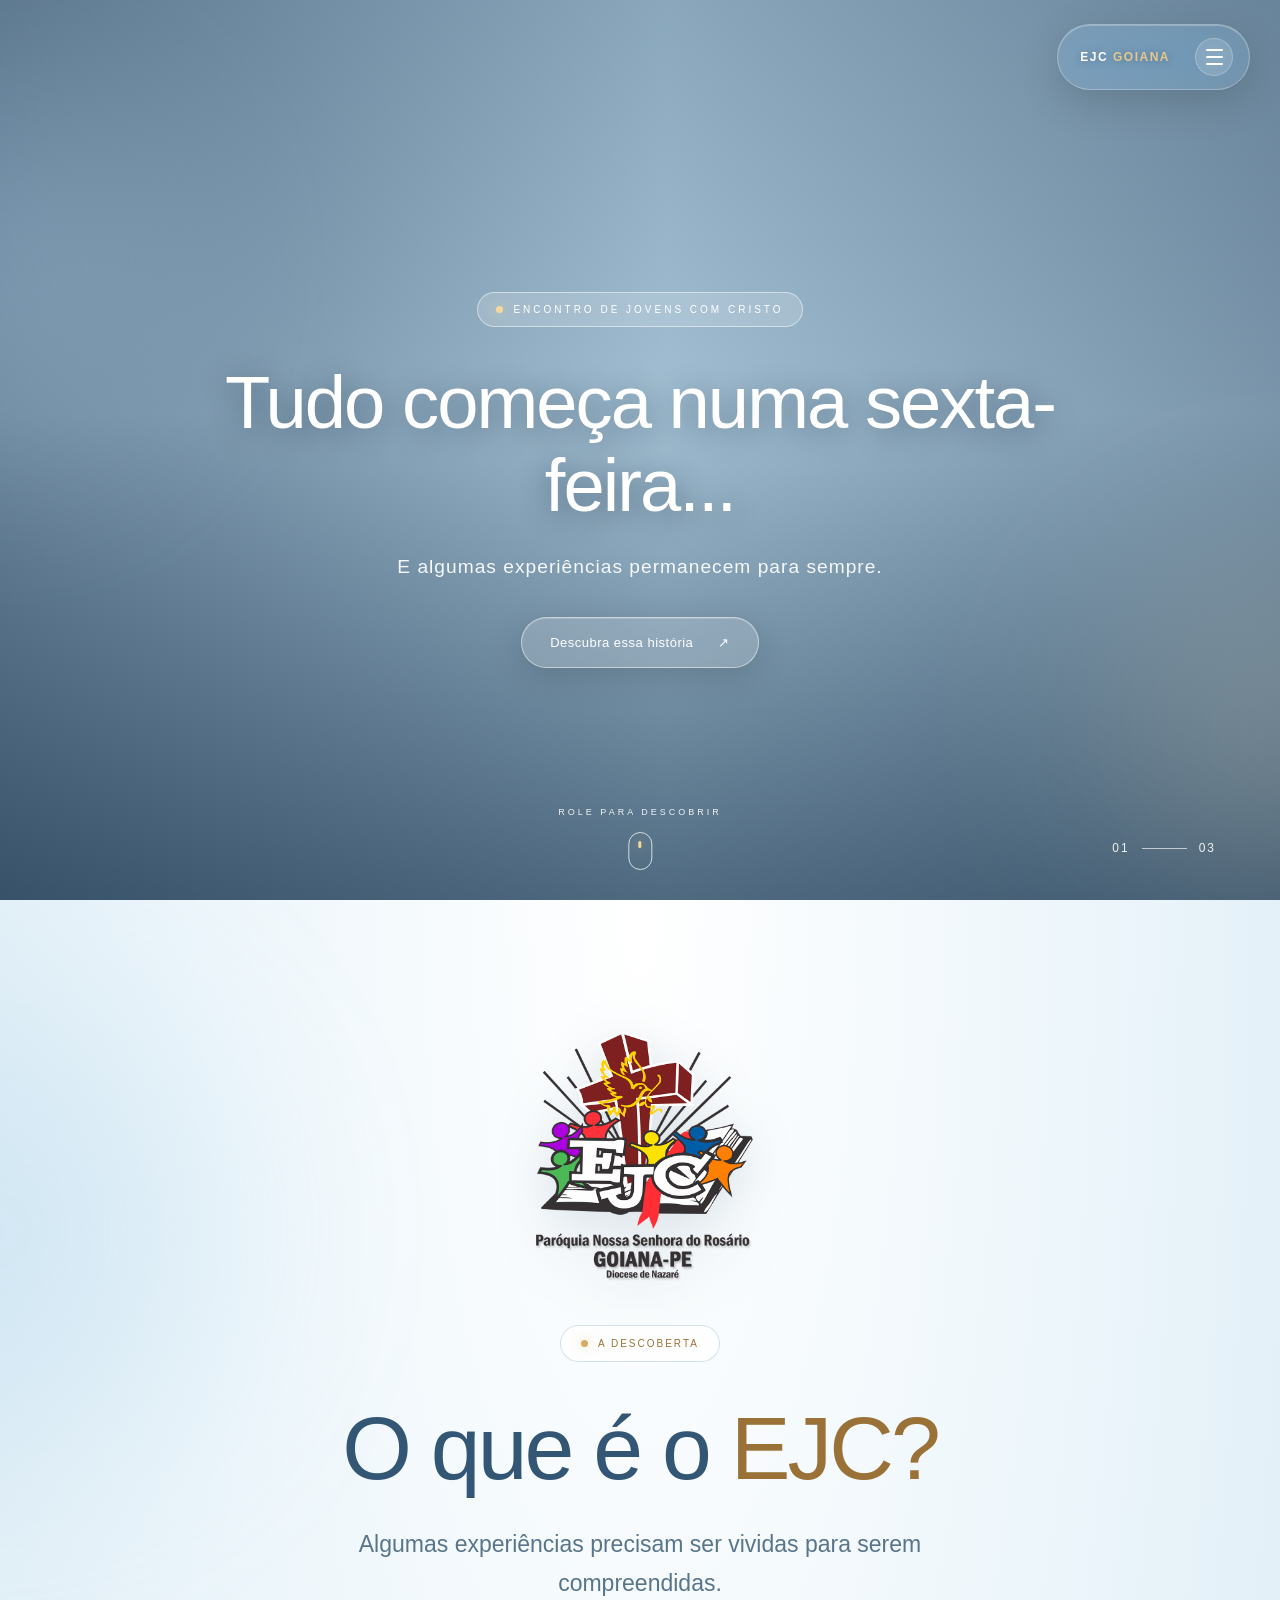
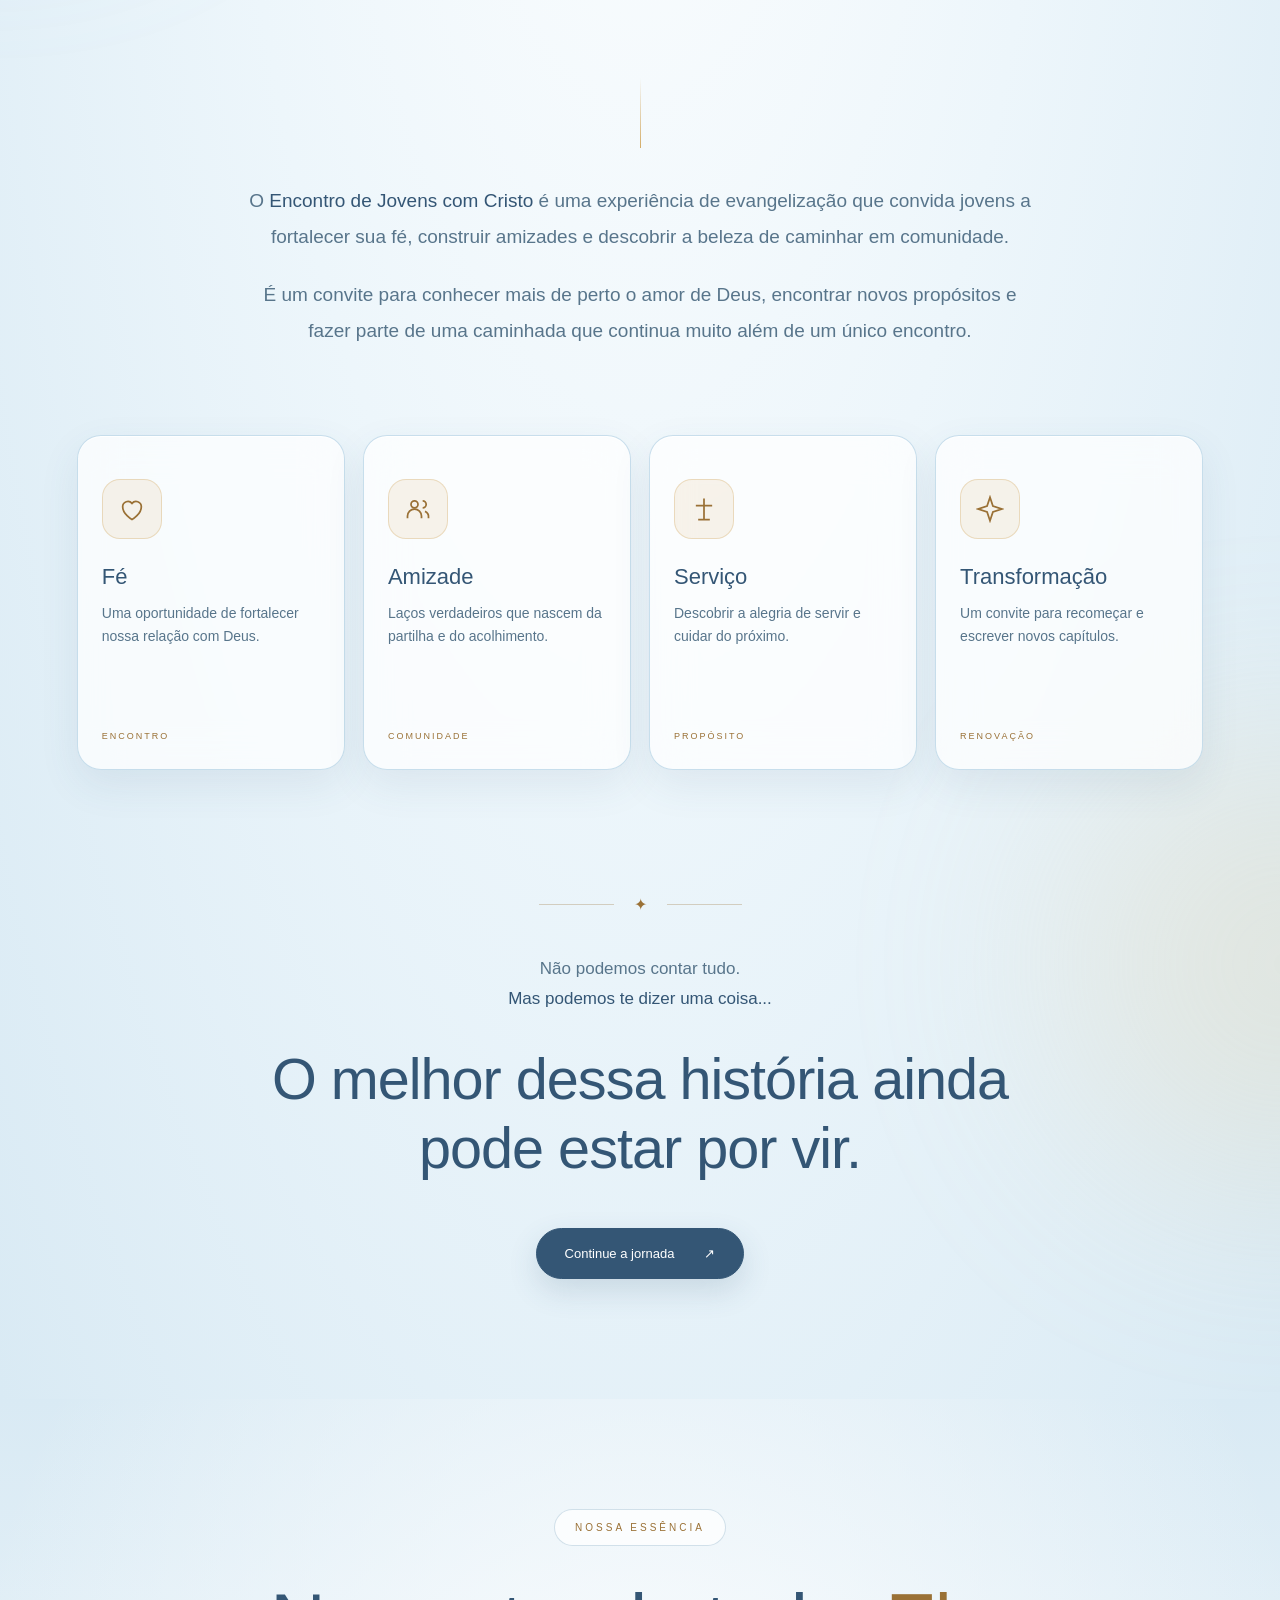
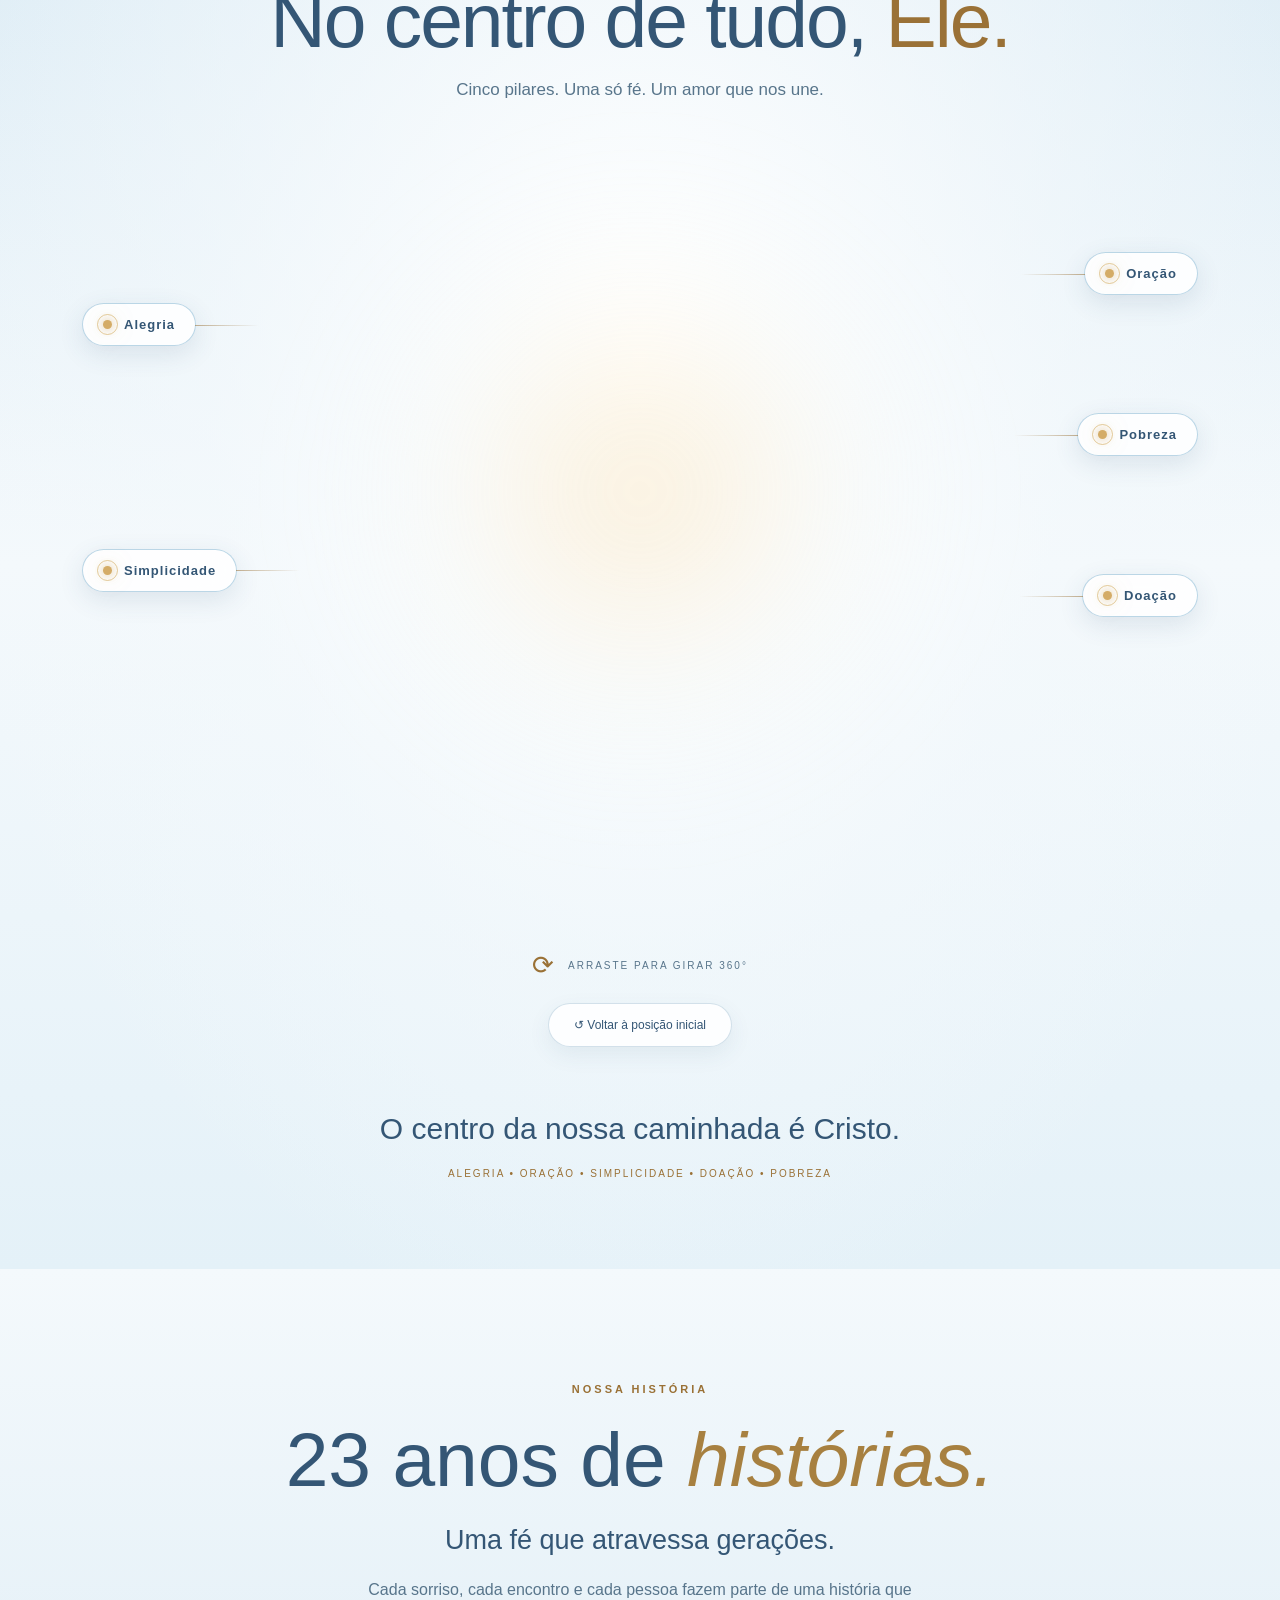
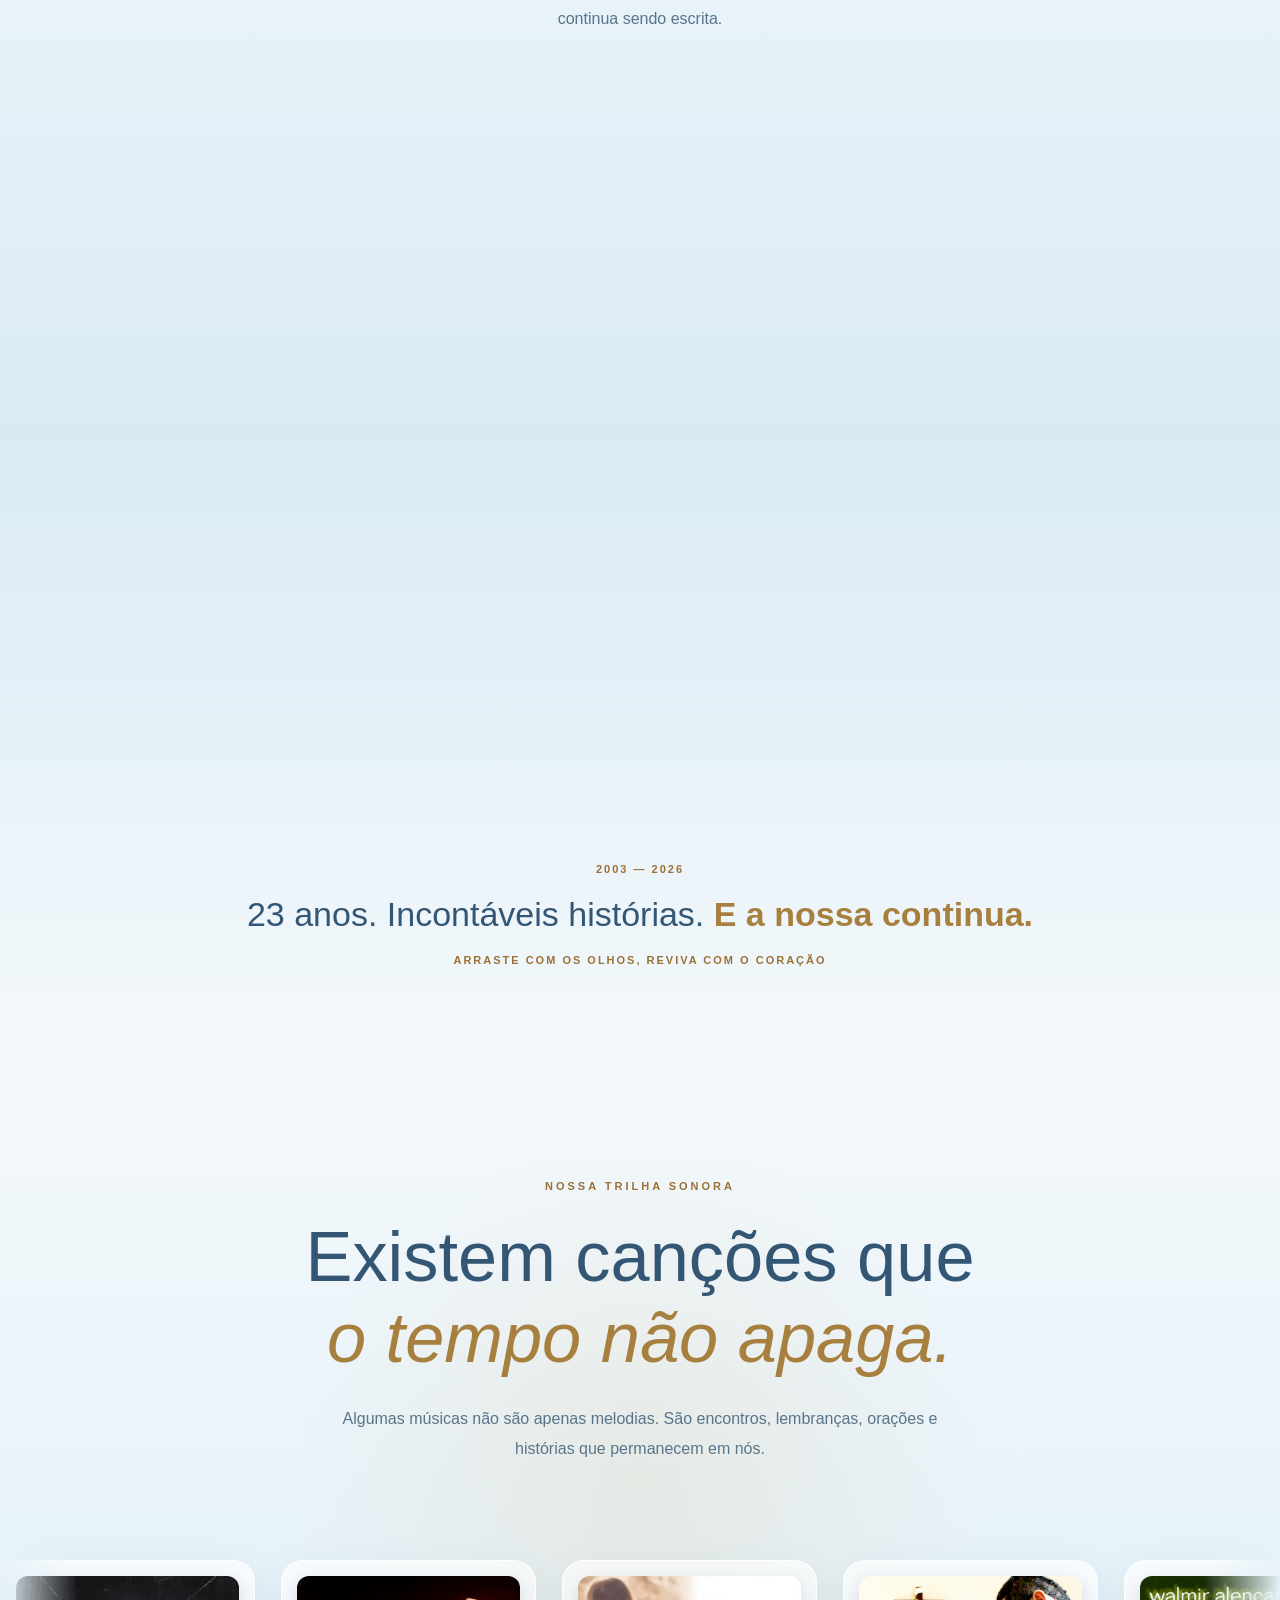
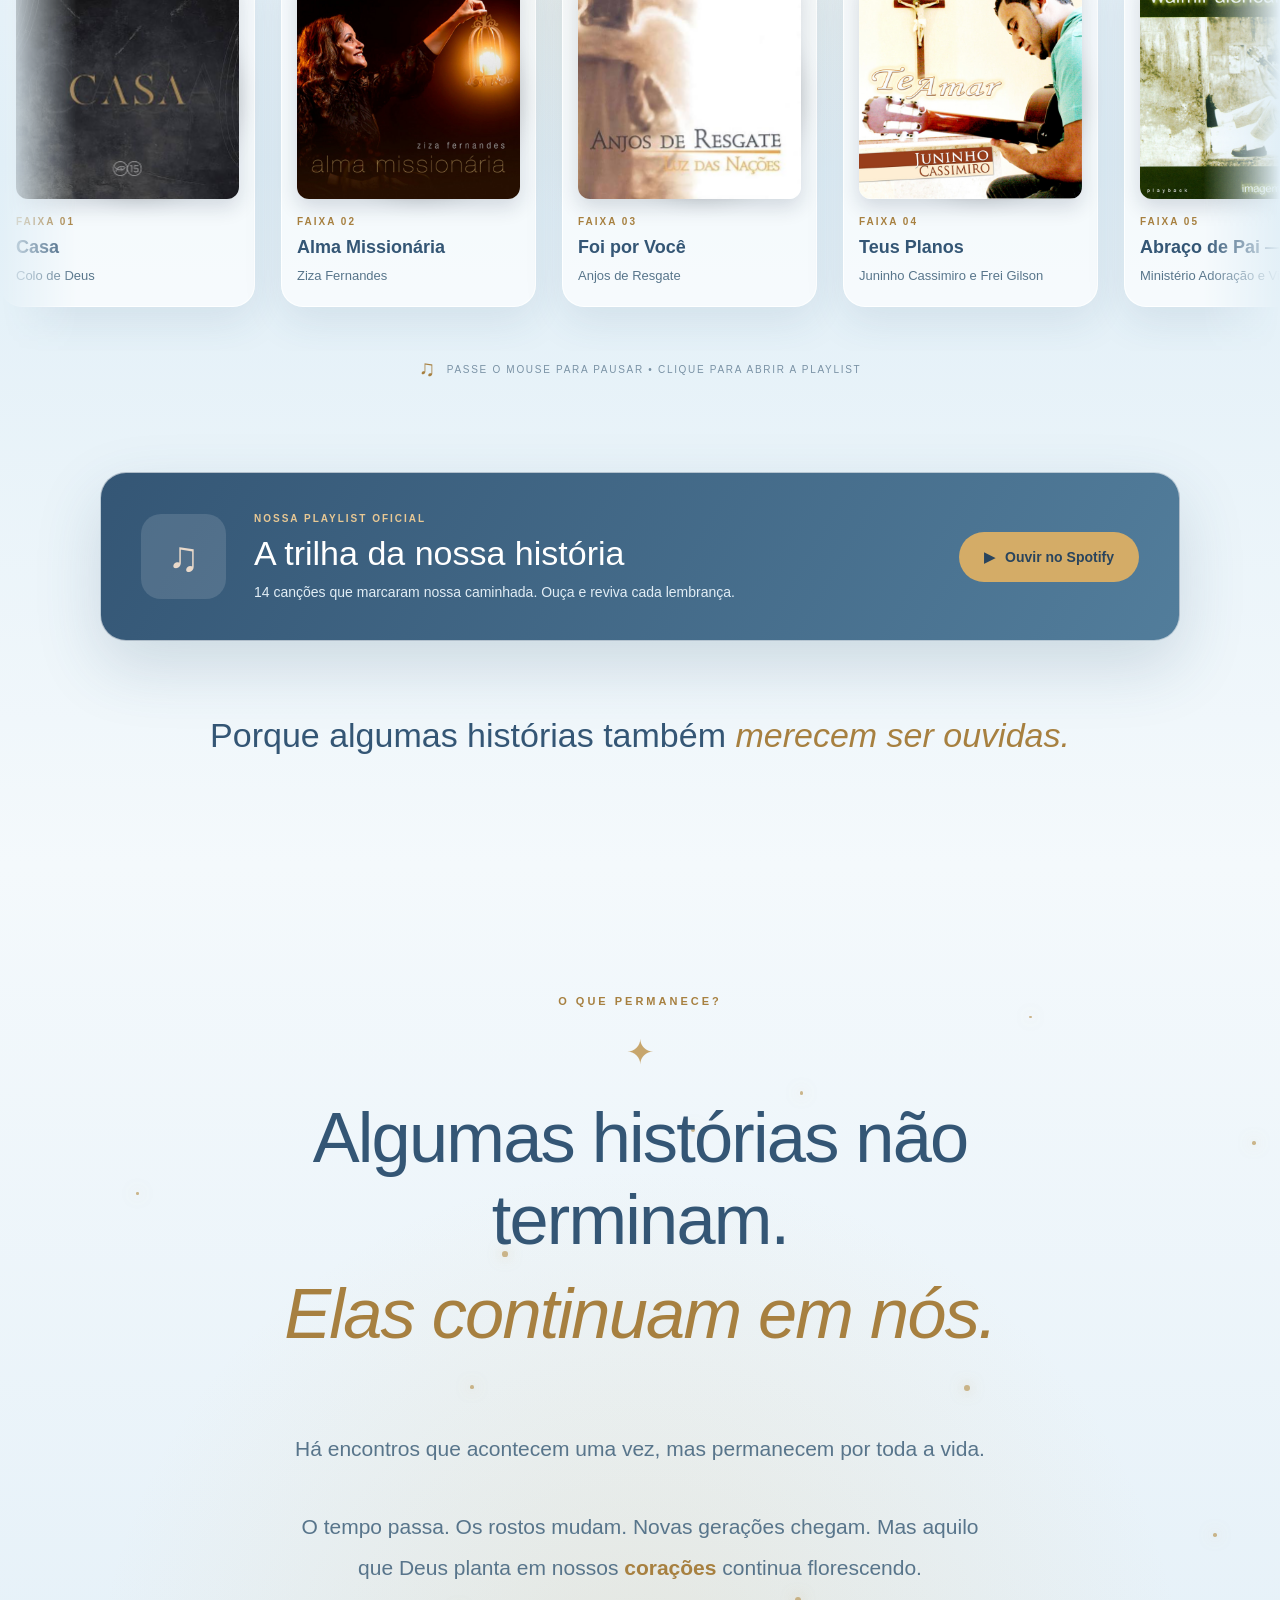
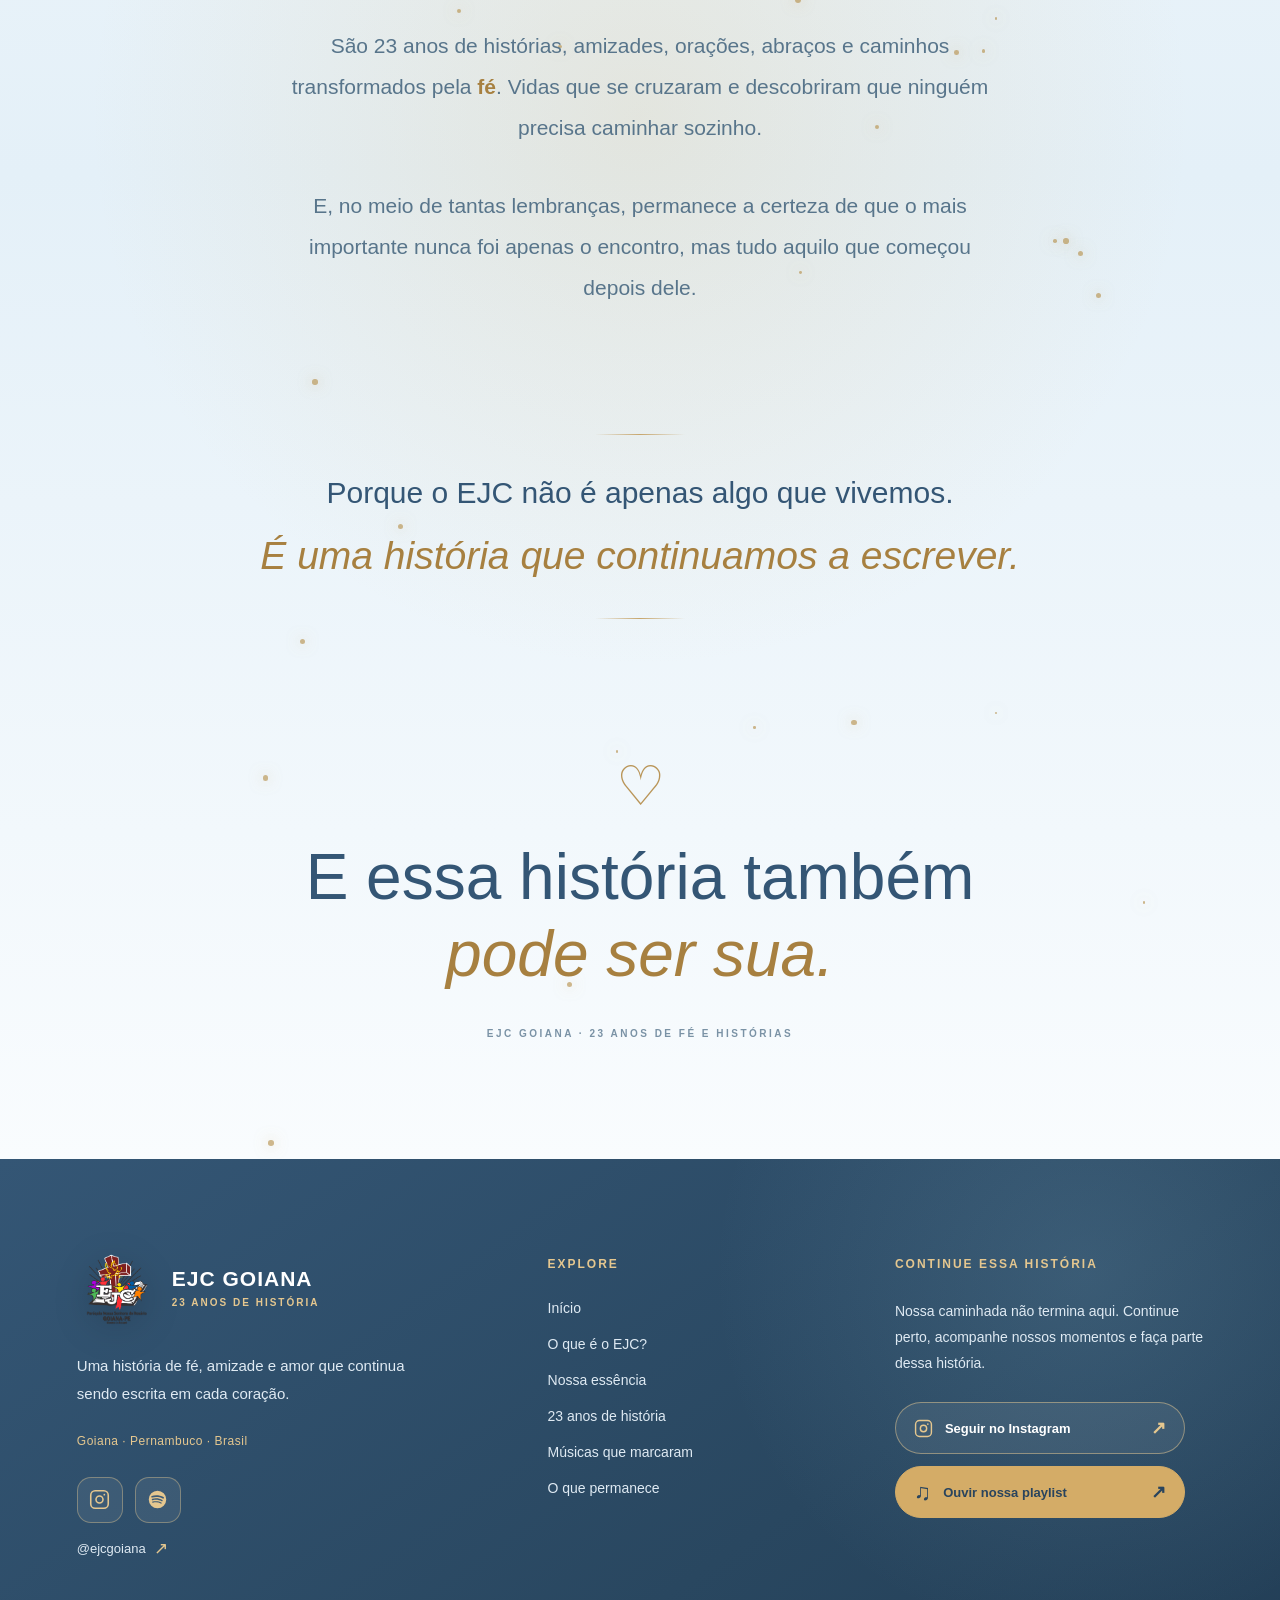
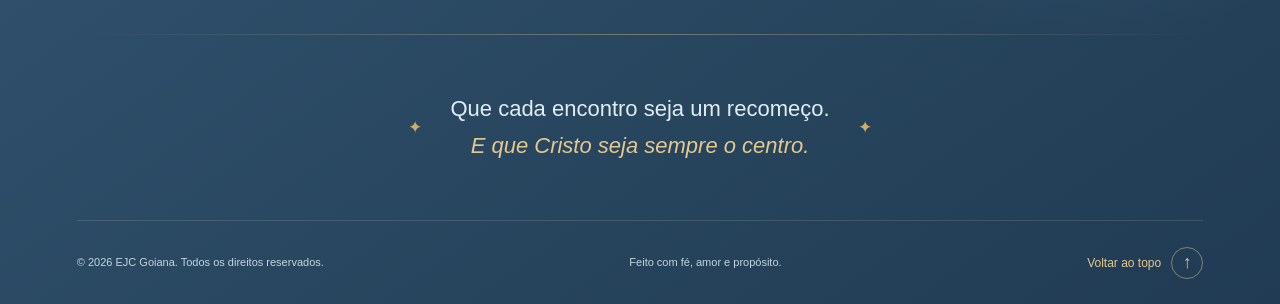
==== commit f4918a12: "Corrige reproducao automatica do video no celular" ====
--- a/index.html
+++ b/index.html
@@ -85,11 +85,13 @@
 
         <section class="hero" id="inicio">
 
-            <!-- VÍDEO EM LOOP -->
-            <video class="video-fundo" id="videoAbertura" autoplay muted loop playsinline preload="auto"
-                aria-hidden="true">
+
+            <!-- VÍDEO DE ABERTURA -->
+            <video class="video-fundo" id="videoAbertura" autoplay muted loop playsinline webkit-playsinline
+                preload="auto" poster="assets/imagens/capa-video.jpg" aria-hidden="true">
                 <source src="assets/videos/abertura.mp4" type="video/mp4">
             </video>
+
 
             <!-- CAMADA ESCURA PARA LEGIBILIDADE -->
             <div class="camada-video"></div>
@@ -877,20 +879,20 @@
     </footer>
 
     <!-- Modelo tridimensional -->
-        <script type="module" src="js/santissimo.js"></script>
-
-        <!-- Interatividade dos cinco pilares -->
-        <script src="js/pilares.js" defer></script>
-
-        <script src="js/galeria.js" defer></script>
-
-        <script src="js/musicas.js" defer></script>
-
-        <script src="js/legado.js" defer></script>
-
-        <script src="js/acabamento.js" defer></script>
-
-        
+    <script type="module" src="js/santissimo.js"></script>
+
+    <!-- Interatividade dos cinco pilares -->
+    <script src="js/pilares.js" defer></script>
+
+    <script src="js/galeria.js" defer></script>
+
+    <script src="js/musicas.js" defer></script>
+
+    <script src="js/legado.js" defer></script>
+
+    <script src="js/acabamento.js" defer></script>
+
+
 
 
 
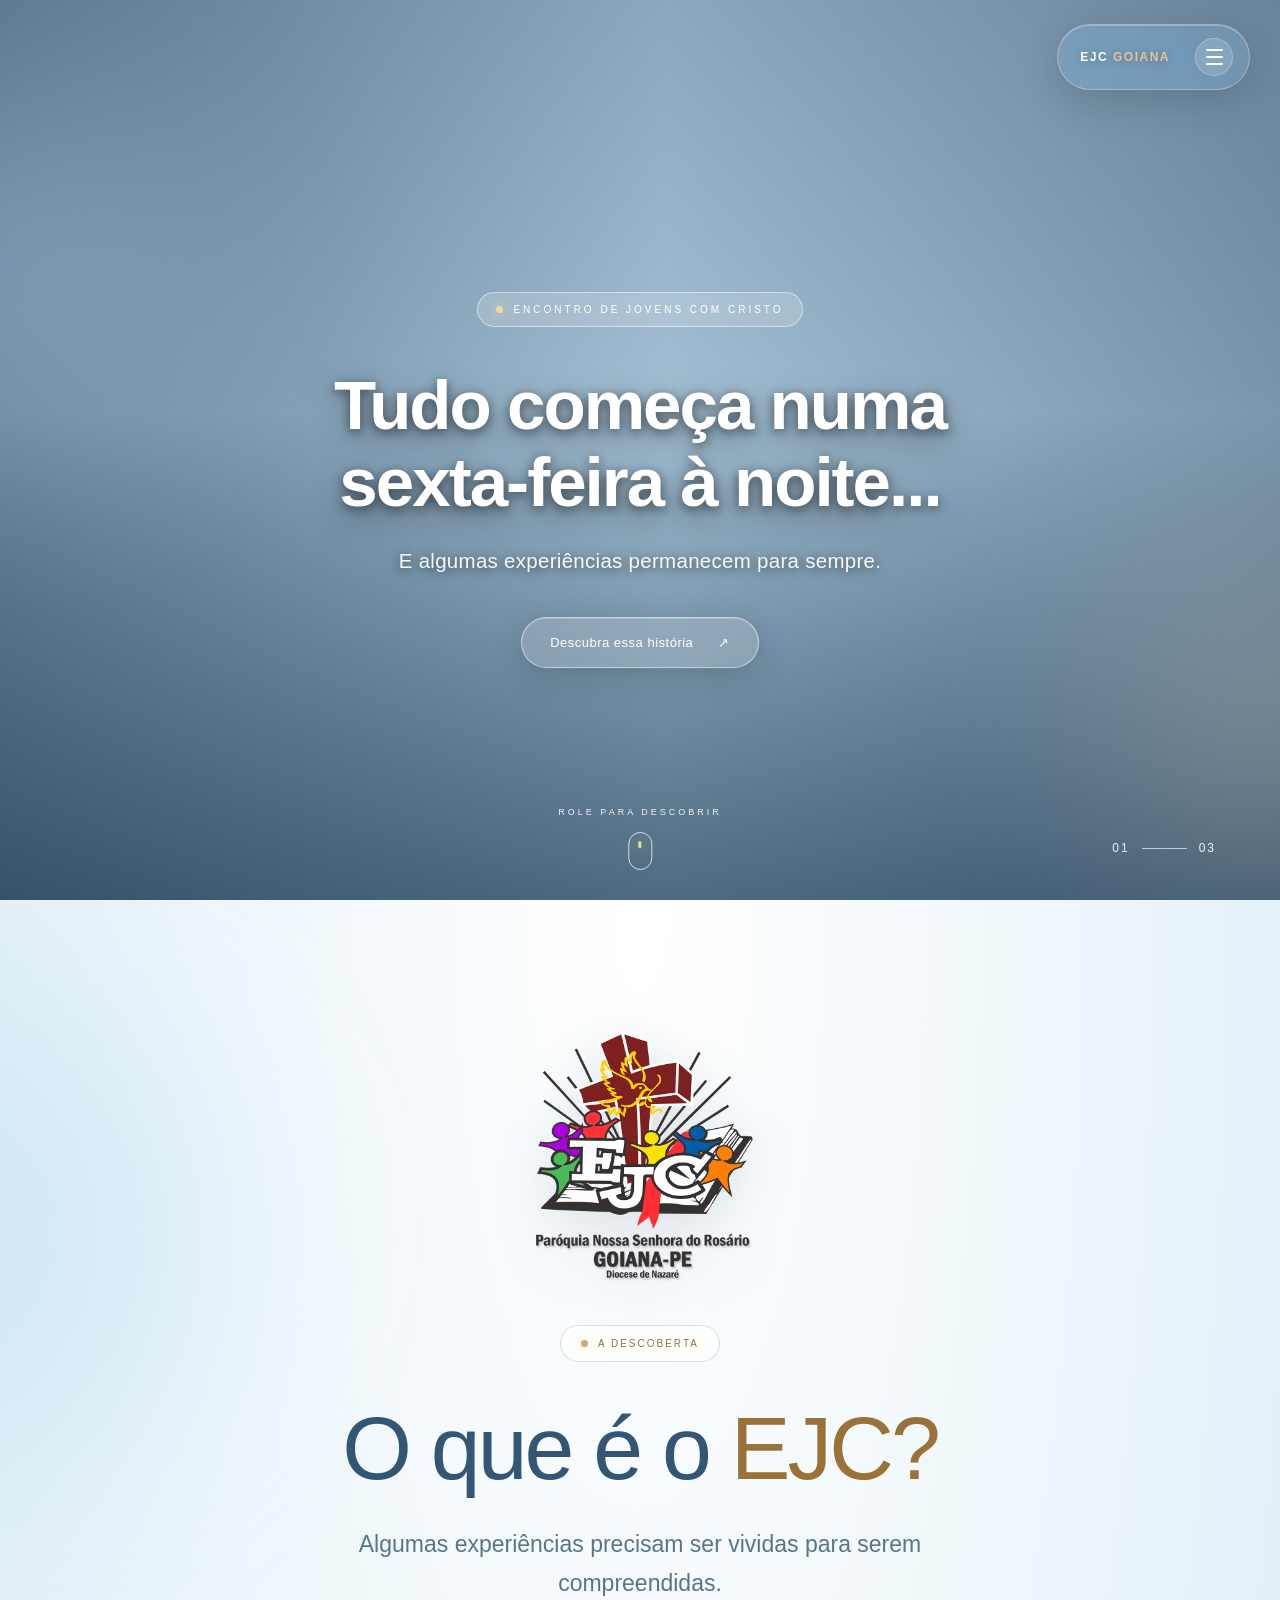
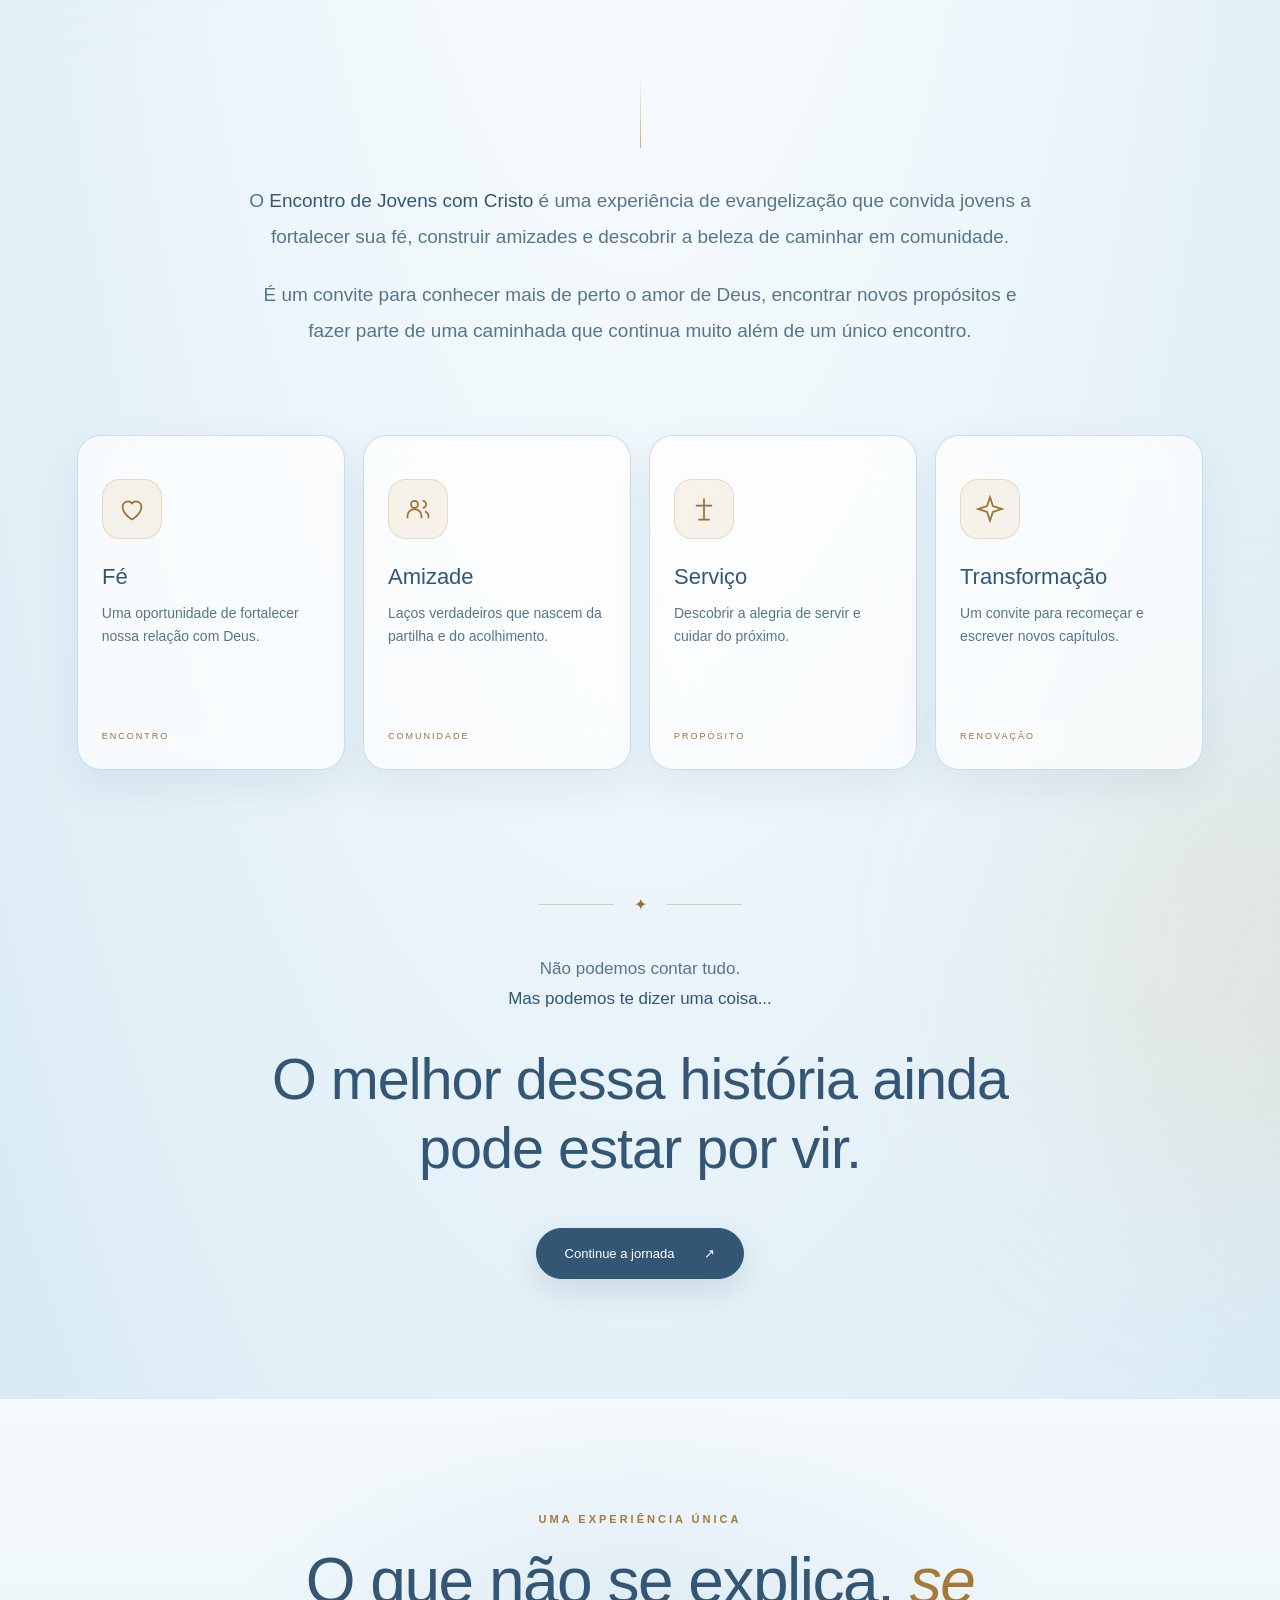
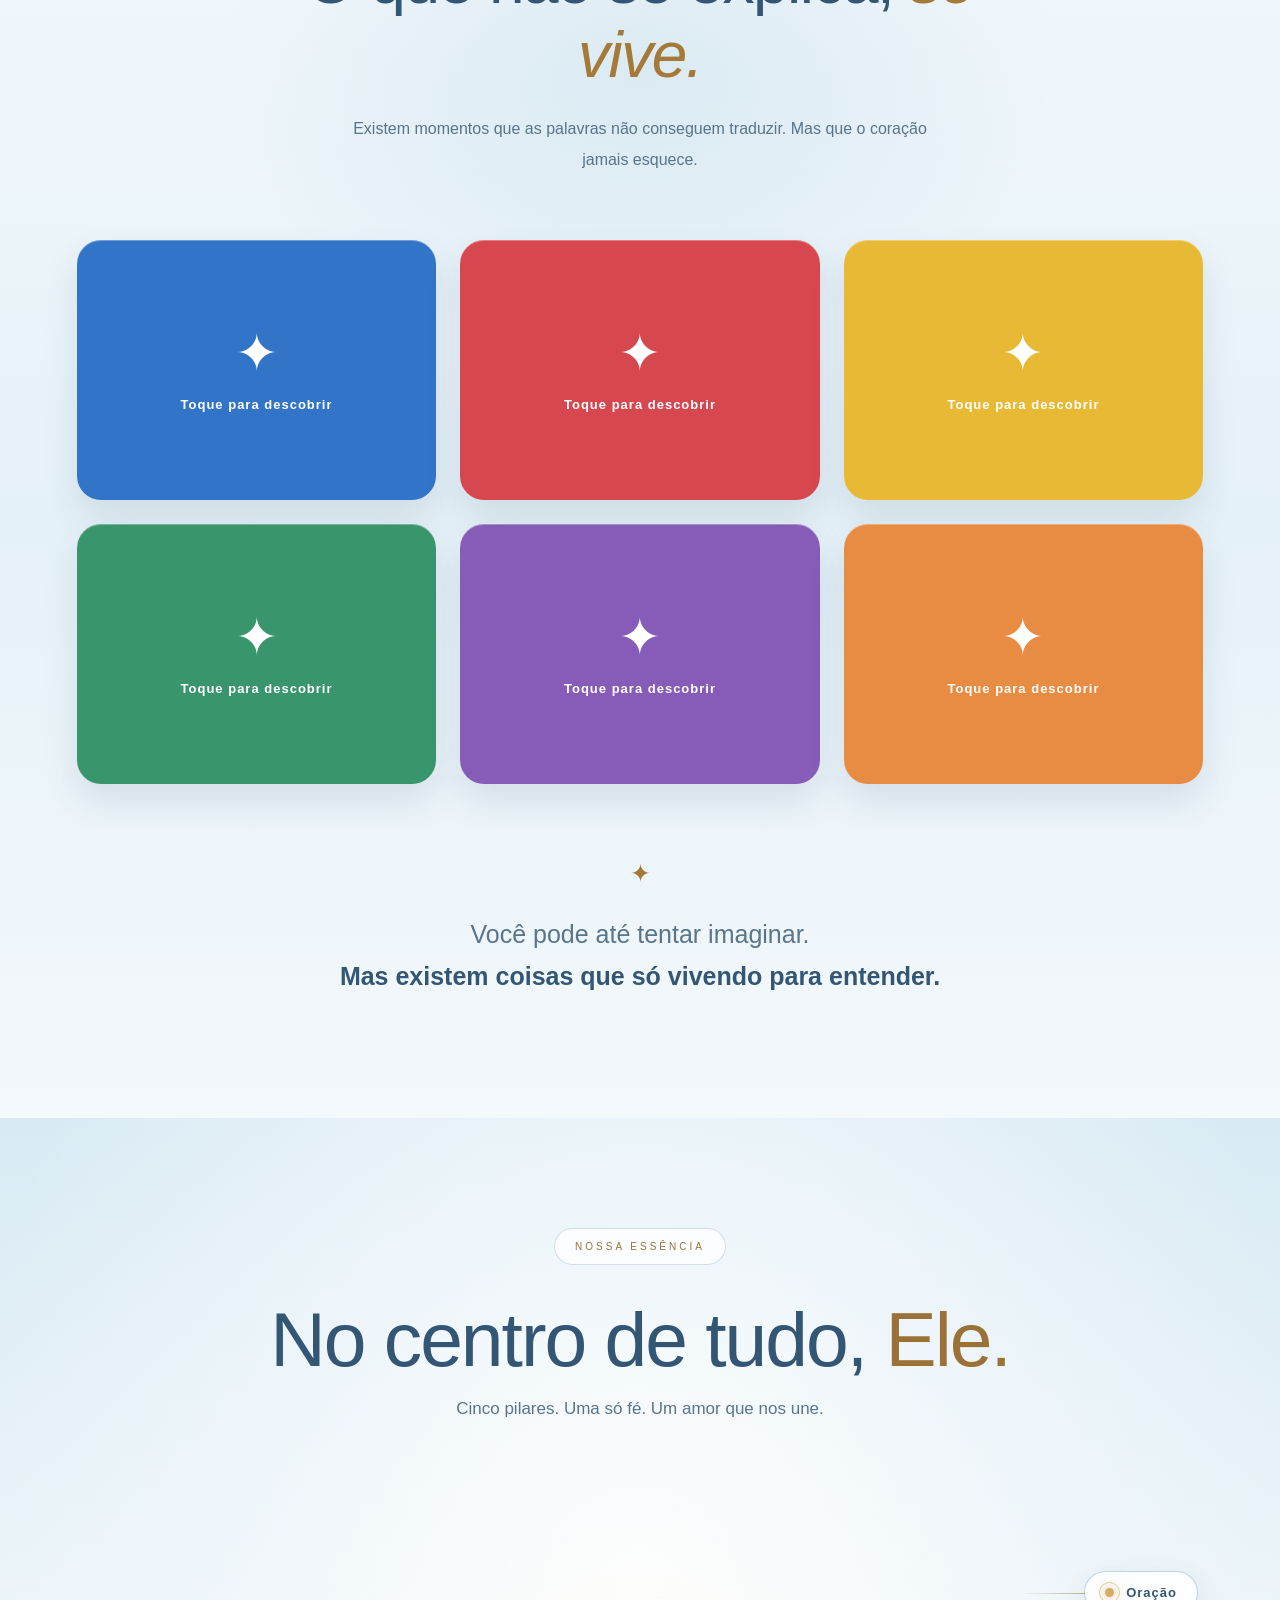
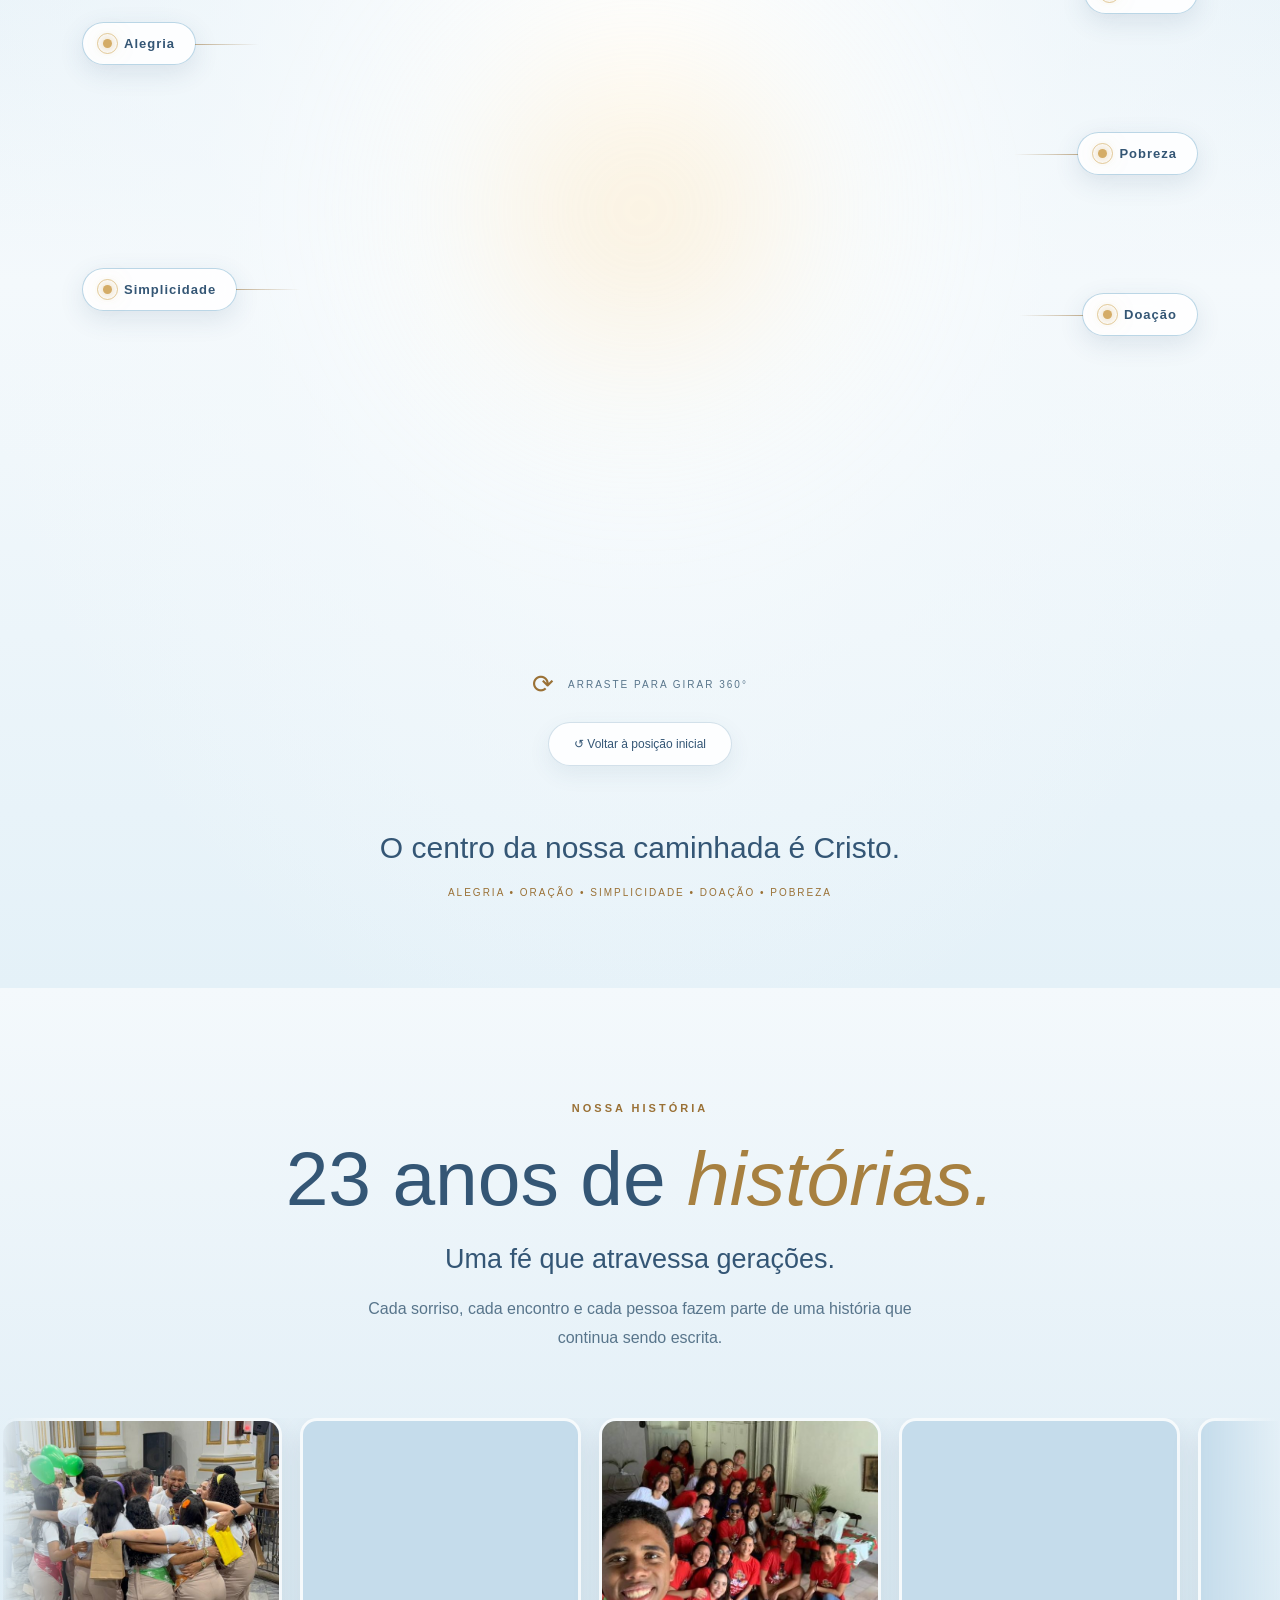
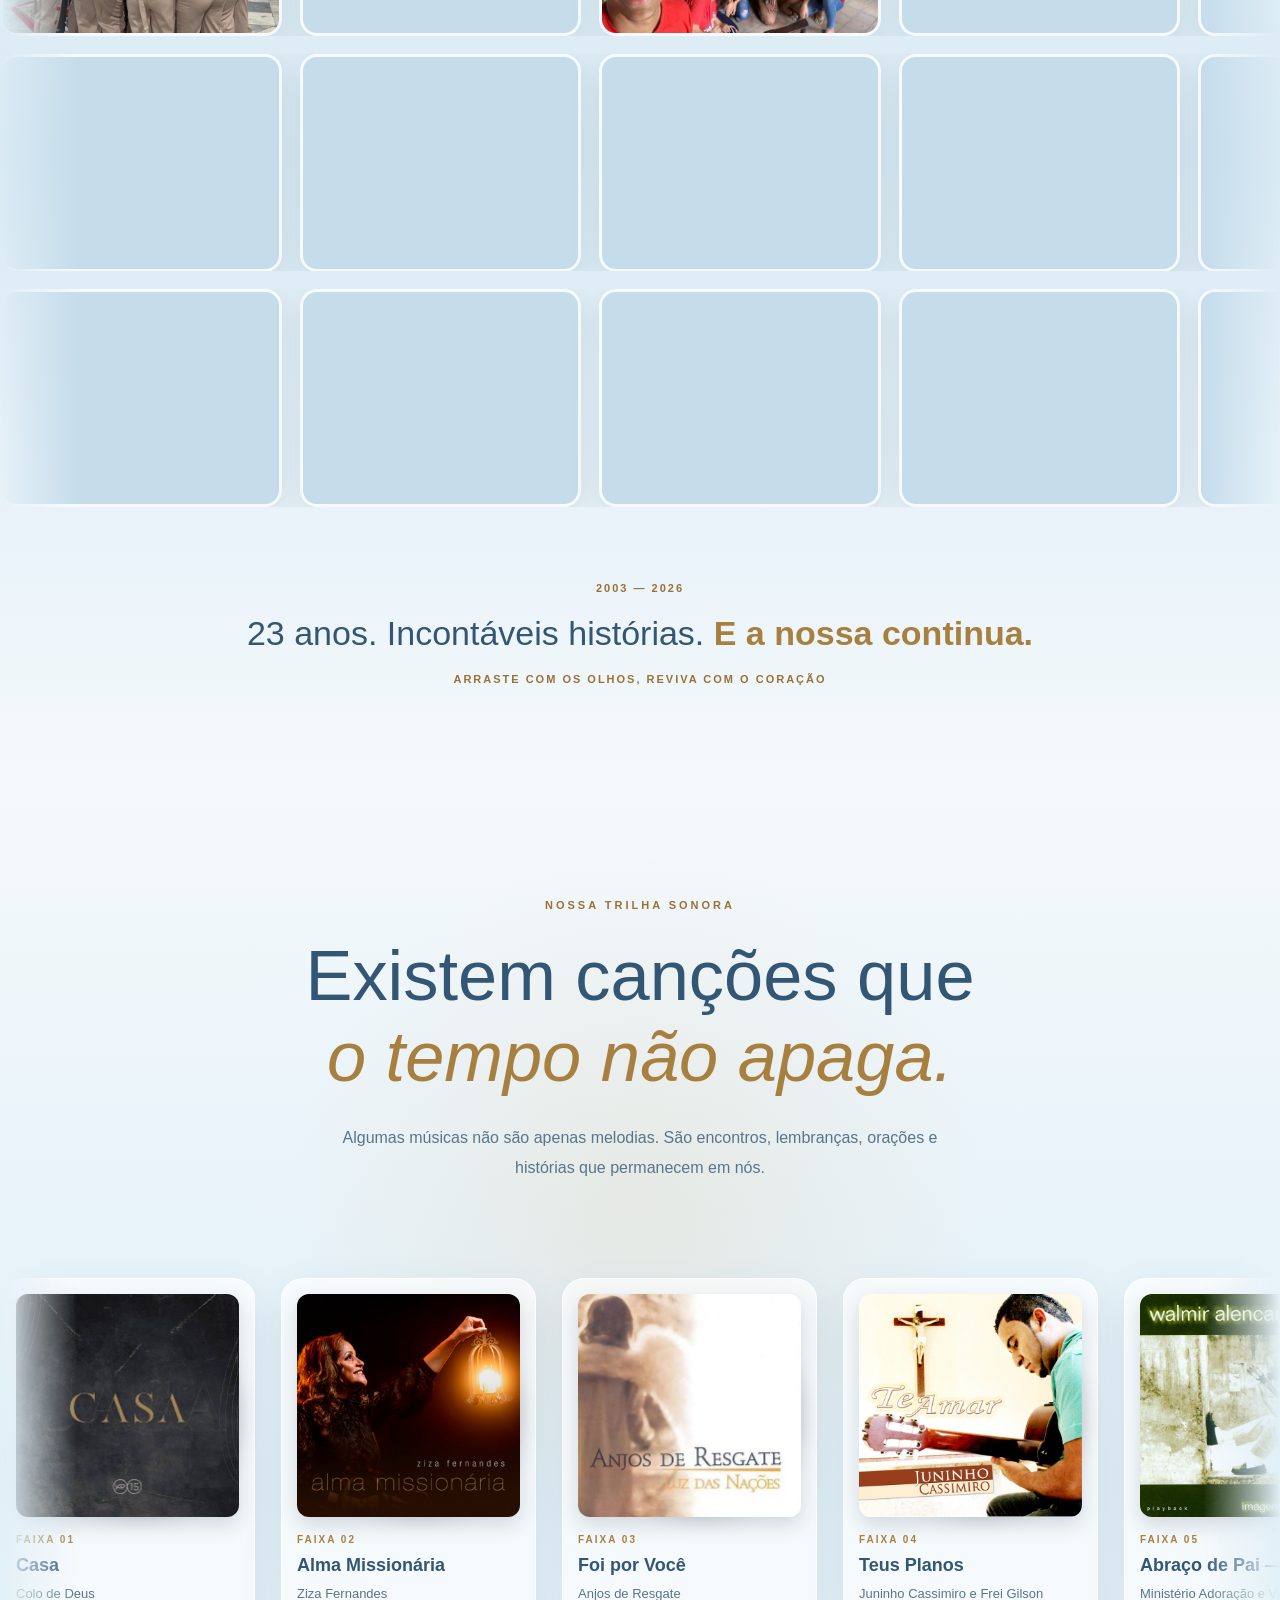
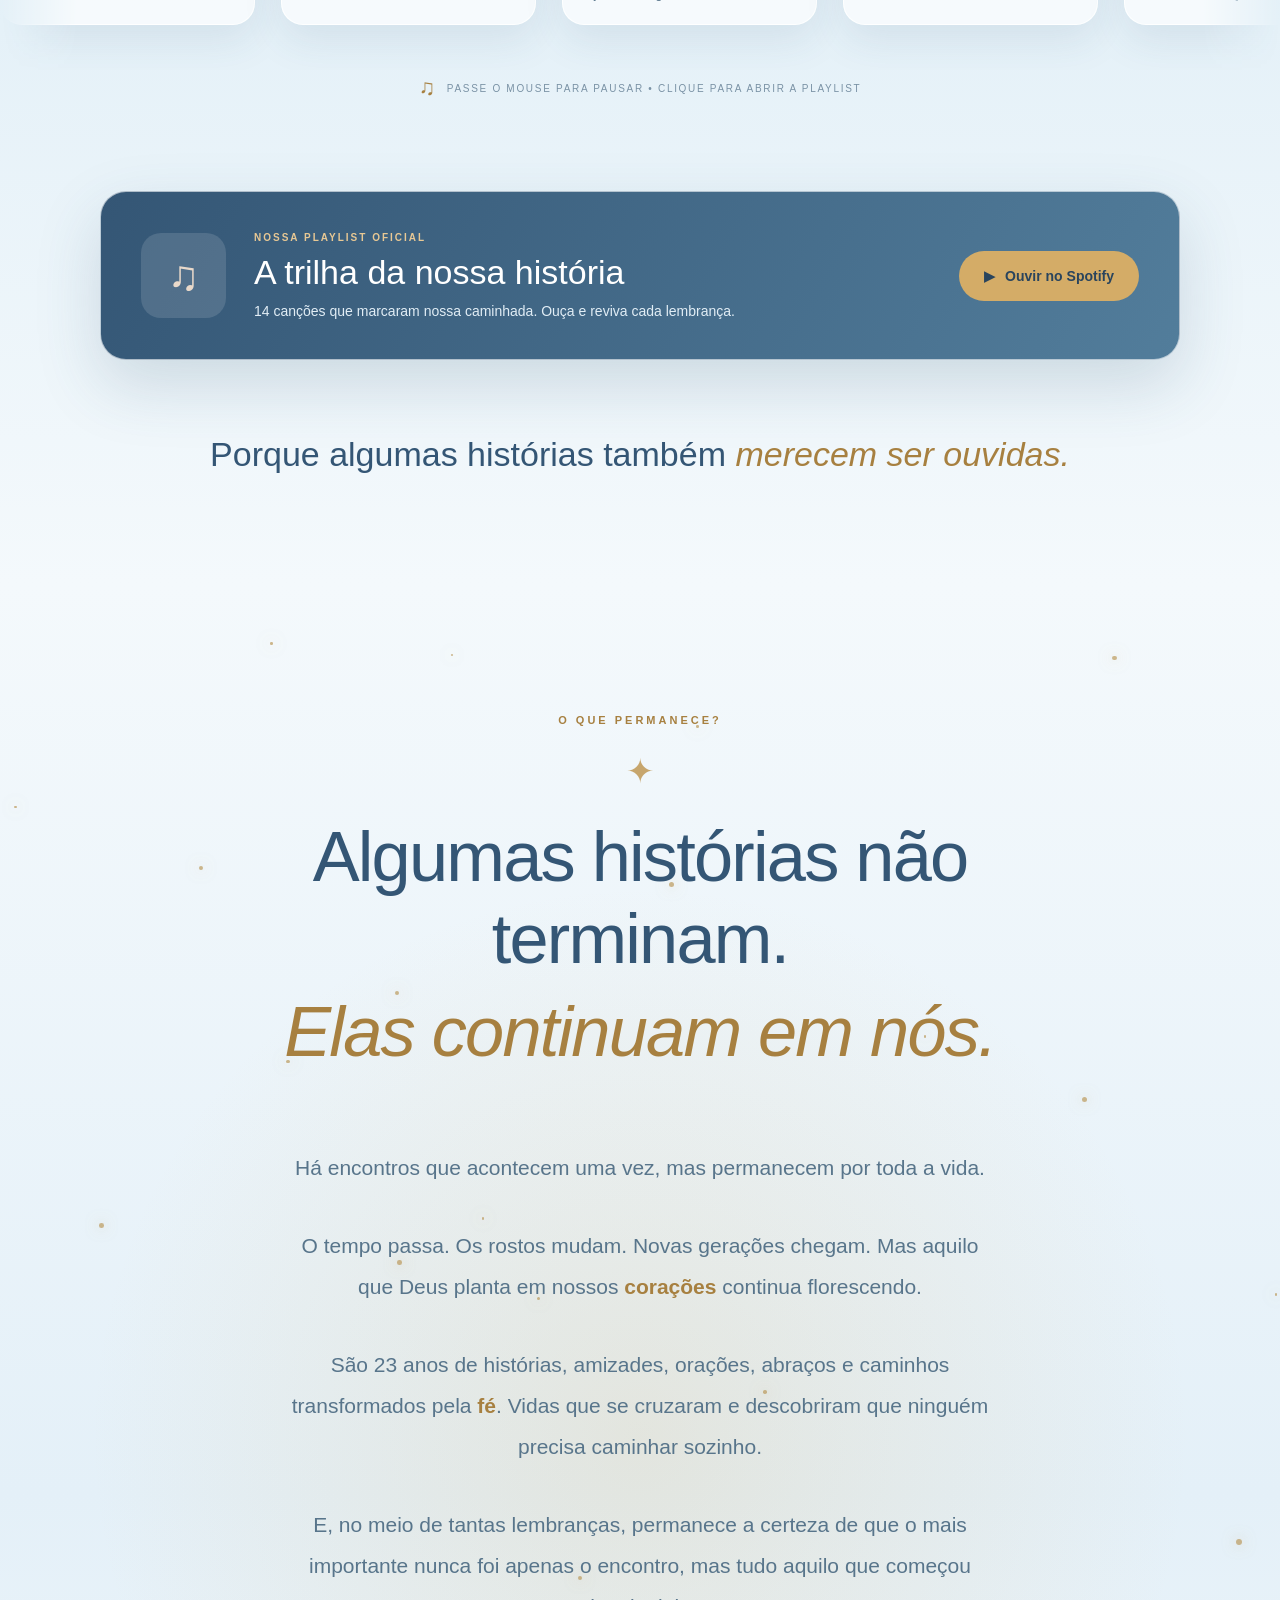
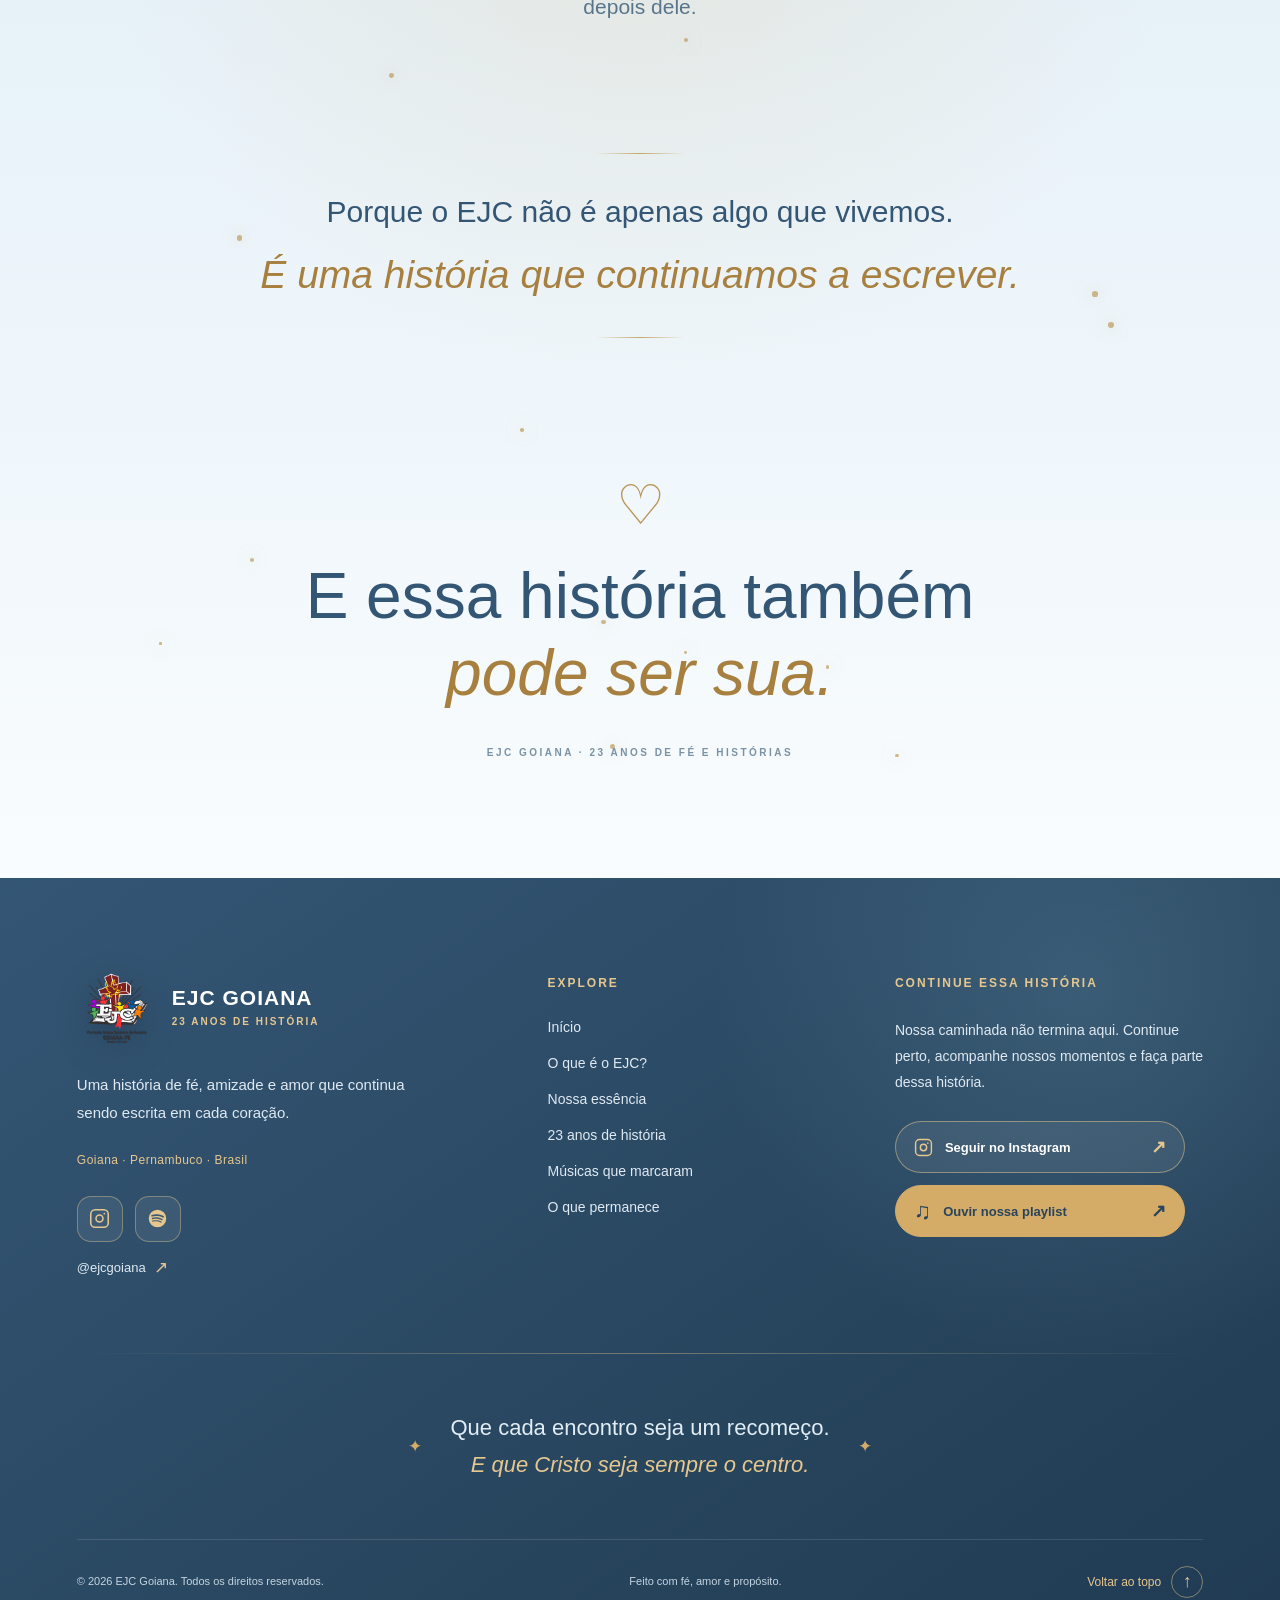
==== commit a07151f1: "Atualiza abertura cinematografica e melhorias do EJC Goiana" ====
--- a/index.html
+++ b/index.html
@@ -18,6 +18,7 @@
     <link rel="stylesheet" href="css/legado.css">
     <link rel="stylesheet" href="css/rodape.css">
     <link rel="stylesheet" href="css/acabamento.css">
+    <link rel="stylesheet" href="css/experiencia.css">
     <script src="js/script.js" defer></script>
 </head>
 
@@ -345,6 +346,179 @@
         </section>
 
 
+        <!-- ==========================================
+     NOVA SEÇÃO - EXPERIÊNCIA EJC GOIANA
+========================================== -->
+
+        <section class="experiencia-ejc" id="experiencia">
+
+            <div class="experiencia-luz" aria-hidden="true"></div>
+
+            <div class="experiencia-container">
+
+                <!-- CABEÇALHO -->
+                <div class="experiencia-cabecalho">
+
+                    <span class="experiencia-etiqueta">
+                        UMA EXPERIÊNCIA ÚNICA
+                    </span>
+
+                    <h2>O que não se explica, <em>se vive.</em></h2>
+
+                    <p>
+                        Existem momentos que as palavras
+                        não conseguem traduzir.
+                        Mas que o coração jamais esquece.
+                    </p>
+
+                </div>
+
+                <!-- SEIS CARTAS -->
+                <div class="experiencia-grade">
+
+                    <!-- CARTA 1 -->
+                    <button class="experiencia-carta" type="button" aria-pressed="false"
+                        aria-label="Revelar uma mensagem" style="--cor-carta: #3274C8">
+
+                        <span class="experiencia-interior">
+
+                            <span class="experiencia-frente">
+                                <span class="experiencia-simbolo">✦</span>
+                                <span>Toque para descobrir</span>
+                            </span>
+
+                            <span class="experiencia-verso">
+                                <span class="experiencia-icone">✧</span>
+                                <strong>O primeiro passo</strong>
+                                <span>Toda grande história começa com um sim.</span>
+                            </span>
+
+                        </span>
+                    </button>
+
+                    <!-- CARTA 2 -->
+                    <button class="experiencia-carta" type="button" aria-pressed="false"
+                        aria-label="Revelar uma mensagem" style="--cor-carta: #D74750">
+
+                        <span class="experiencia-interior">
+
+                            <span class="experiencia-frente">
+                                <span class="experiencia-simbolo">✦</span>
+                                <span>Toque para descobrir</span>
+                            </span>
+
+                            <span class="experiencia-verso">
+                                <span class="experiencia-icone">✧</span>
+                                <strong>O inesperado</strong>
+                                <span>Há momentos que chegam para mudar tudo.</span>
+                            </span>
+
+                        </span>
+                    </button>
+
+                    <!-- CARTA 3 -->
+                    <button class="experiencia-carta" type="button" aria-pressed="false"
+                        aria-label="Revelar uma mensagem" style="--cor-carta: #E7B935">
+
+                        <span class="experiencia-interior">
+
+                            <span class="experiencia-frente">
+                                <span class="experiencia-simbolo">✦</span>
+                                <span>Toque para descobrir</span>
+                            </span>
+
+                            <span class="experiencia-verso">
+                                <span class="experiencia-icone">✧</span>
+                                <strong>O encontro</strong>
+                                <span>Algumas pessoas chegam e permanecem.</span>
+                            </span>
+
+                        </span>
+                    </button>
+
+                    <!-- CARTA 4 -->
+                    <button class="experiencia-carta" type="button" aria-pressed="false"
+                        aria-label="Revelar uma mensagem" style="--cor-carta: #39956C">
+
+                        <span class="experiencia-interior">
+
+                            <span class="experiencia-frente">
+                                <span class="experiencia-simbolo">✦</span>
+                                <span>Toque para descobrir</span>
+                            </span>
+
+                            <span class="experiencia-verso">
+                                <span class="experiencia-icone">✧</span>
+                                <strong>O recomeço</strong>
+                                <span>Sempre existe um novo caminho.</span>
+                            </span>
+
+                        </span>
+                    </button>
+
+                    <!-- CARTA 5 -->
+                    <button class="experiencia-carta" type="button" aria-pressed="false"
+                        aria-label="Revelar uma mensagem" style="--cor-carta: #875BB8">
+
+                        <span class="experiencia-interior">
+
+                            <span class="experiencia-frente">
+                                <span class="experiencia-simbolo">✦</span>
+                                <span>Toque para descobrir</span>
+                            </span>
+
+                            <span class="experiencia-verso">
+                                <span class="experiencia-icone">✧</span>
+                                <strong>O que permanece</strong>
+                                <span>O tempo passa. O essencial fica.</span>
+                            </span>
+
+                        </span>
+                    </button>
+
+                    <!-- CARTA 6 -->
+                    <button class="experiencia-carta" type="button" aria-pressed="false"
+                        aria-label="Revelar uma mensagem" style="--cor-carta: #E88B43">
+
+                        <span class="experiencia-interior">
+
+                            <span class="experiencia-frente">
+                                <span class="experiencia-simbolo">✦</span>
+                                <span>Toque para descobrir</span>
+                            </span>
+
+                            <span class="experiencia-verso">
+                                <span class="experiencia-icone">✧</span>
+                                <strong>A sua história</strong>
+                                <span>Talvez a próxima história seja sua.</span>
+                            </span>
+
+                        </span>
+                    </button>
+
+                </div>
+
+                <!-- ENCERRAMENTO -->
+                <div class="experiencia-final">
+
+                    <span class="experiencia-ornamento" aria-hidden="true">✦</span>
+
+                    <p>
+                        Você pode até tentar imaginar.
+                        <strong>
+                            Mas existem coisas que só vivendo
+                            para entender.
+                        </strong>
+                    </p>
+
+                </div>
+
+            </div>
+
+        </section>
+
+
+
 
 
         <!-- ==========================================
@@ -892,6 +1066,8 @@
 
     <script src="js/acabamento.js" defer></script>
 
+    <script src="js/experiencia.js" defer></script>
+
 
 
 
--- a/css/ceu-e-fe.css
+++ b/css/ceu-e-fe.css
@@ -904,3 +904,97 @@
 .cabecalho .menu-vidro .logo {
     text-shadow: 0 1px 8px rgba(0, 0, 0, 0.25);
 }
+
+/* ==========================================
+   EJC GOIANA - ABERTURA CINEMATOGRÁFICA
+   DESTAQUE DAS TRÊS FRASES
+========================================== */
+
+/* TÍTULO PRINCIPAL */
+
+#frasePrincipal {
+    max-width: 1050px;
+    margin: 0 auto 22px;
+
+    color: #FFFFFF !important;
+
+    font-size: clamp(38px, 5.4vw, 78px);
+    font-weight: 600;
+    line-height: 1.12;
+    letter-spacing: -2px;
+    text-align: center;
+
+    text-wrap: balance;
+
+    text-shadow:
+        0 3px 12px rgba(0, 0, 0, 0.55),
+        0 12px 35px rgba(0, 0, 0, 0.35);
+
+    -webkit-font-smoothing: antialiased;
+}
+
+/* FRASE SECUNDÁRIA */
+
+#fraseSecundaria {
+    max-width: 750px;
+    margin: 0 auto;
+
+    color: #F4F9FC !important;
+
+    font-size: clamp(15px, 1.6vw, 21px);
+    font-weight: 400;
+    line-height: 1.65;
+    letter-spacing: 0.3px;
+    text-align: center;
+
+    text-shadow:
+        0 2px 12px rgba(0, 0, 0, 0.65);
+}
+
+/* MELHORA O CONTRASTE DO VÍDEO
+   SEM ALTERAR O ARQUIVO ORIGINAL */
+
+.abertura::after {
+    content: "";
+    position: absolute;
+    inset: 0;
+
+    background: linear-gradient(
+        180deg,
+        rgba(8, 22, 42, 0.20) 0%,
+        rgba(8, 22, 42, 0.38) 40%,
+        rgba(8, 22, 42, 0.48) 70%,
+        rgba(8, 22, 42, 0.20) 100%
+    );
+
+    pointer-events: none;
+    z-index: 1;
+}
+
+/* GARANTE QUE O CONTEÚDO
+   FIQUE ACIMA DA CAMADA ESCURA */
+
+.abertura .conteudo-abertura {
+    position: relative;
+    z-index: 2;
+}
+
+/* AJUSTES PARA CELULAR */
+
+@media (max-width: 768px) {
+
+    #frasePrincipal {
+        max-width: 95%;
+        font-size: clamp(34px, 8.5vw, 52px);
+        font-weight: 600;
+        line-height: 1.18;
+        letter-spacing: -1px;
+    }
+
+    #fraseSecundaria {
+        max-width: 90%;
+        font-size: 15px;
+        line-height: 1.6;
+    }
+
+}
--- a/css/experiencia.css
+++ b/css/experiencia.css
@@ -0,0 +1,373 @@
+/* ==========================================
+   EJC GOIANA - EXPERIÊNCIA INTERATIVA
+========================================== */
+
+.experiencia-ejc {
+    position: relative;
+    isolation: isolate;
+    overflow: hidden;
+
+    padding: 110px 6% 120px;
+
+    background: linear-gradient(
+        180deg,
+        #F4F9FC 0%,
+        #E5F1F8 55%,
+        #F4F9FC 100%
+    );
+
+    color: #345675;
+}
+
+.experiencia-luz {
+    position: absolute;
+    z-index: -1;
+    top: 0;
+    left: 50%;
+    transform: translateX(-50%);
+
+    width: min(850px, 100%);
+    height: 550px;
+
+    background: radial-gradient(
+        ellipse,
+        rgba(139, 185, 213, 0.20),
+        transparent 70%
+    );
+
+    pointer-events: none;
+}
+
+.experiencia-container {
+    max-width: 1200px;
+    margin: 0 auto;
+}
+
+/* CABEÇALHO */
+
+.experiencia-cabecalho {
+    max-width: 780px;
+    margin: 0 auto 65px;
+    text-align: center;
+}
+
+.experiencia-etiqueta {
+    display: inline-block;
+    margin-bottom: 20px;
+
+    color: #A57938;
+    font-size: 11px;
+    font-weight: 700;
+    letter-spacing: 3px;
+}
+
+.experiencia-cabecalho h2 {
+    margin: 0 0 22px;
+
+    color: #345675;
+    font-size: clamp(34px, 5vw, 64px);
+    font-weight: 400;
+    line-height: 1.15;
+    letter-spacing: -1.5px;
+}
+
+.experiencia-cabecalho h2 em {
+    color: #A57938;
+    font-style: italic;
+}
+
+.experiencia-cabecalho p {
+    max-width: 620px;
+    margin: 0 auto;
+
+    color: #58758B;
+    font-size: 16px;
+    line-height: 1.9;
+}
+
+/* GRADE */
+
+.experiencia-grade {
+    display: grid;
+    grid-template-columns: repeat(3, minmax(0, 1fr));
+    gap: 24px;
+}
+
+/* CARTA 3D */
+
+.experiencia-carta {
+    display: block;
+    position: relative;
+
+    width: 100%;
+    height: 260px;
+    padding: 0;
+
+    border: 0;
+    border-radius: 24px;
+    background: transparent;
+
+    cursor: pointer;
+    perspective: 1100px;
+    -webkit-tap-highlight-color: transparent;
+}
+
+.experiencia-interior {
+    display: block;
+    position: relative;
+
+    width: 100%;
+    height: 100%;
+
+    border-radius: inherit;
+
+    transform-style: preserve-3d;
+    transition: transform 0.8s cubic-bezier(
+        0.2, 0.8, 0.2, 1
+    );
+}
+
+.experiencia-carta.virada .experiencia-interior {
+    transform: rotateY(180deg);
+}
+
+/* FRENTE E VERSO */
+
+.experiencia-frente,
+.experiencia-verso {
+    position: absolute;
+    inset: 0;
+
+    display: flex;
+    flex-direction: column;
+    align-items: center;
+    justify-content: center;
+    gap: 18px;
+
+    padding: 24px;
+
+    border-radius: 24px;
+    overflow: hidden;
+
+    backface-visibility: hidden;
+    -webkit-backface-visibility: hidden;
+}
+
+/* FRENTE COLORIDA */
+
+.experiencia-frente {
+    background: var(--cor-carta);
+    color: #FFFFFF;
+
+    box-shadow:
+        0 18px 35px rgba(40, 70, 95, 0.12),
+        inset 0 1px 0 rgba(255, 255, 255, 0.3);
+}
+
+.experiencia-frente::before {
+    content: "";
+    position: absolute;
+    inset: -70%;
+
+    background: linear-gradient(
+        115deg,
+        transparent 40%,
+        rgba(255, 255, 255, 0.18) 50%,
+        transparent 60%
+    );
+
+    transform: translateX(-70%) rotate(15deg);
+    transition: transform 0.9s ease;
+}
+
+.experiencia-carta:hover .experiencia-frente::before {
+    transform: translateX(70%) rotate(15deg);
+}
+
+.experiencia-simbolo {
+    position: relative;
+    z-index: 1;
+
+    font-size: 52px;
+    line-height: 1;
+    font-weight: 300;
+}
+
+.experiencia-frente > span:last-child {
+    position: relative;
+    z-index: 1;
+
+    font-size: 13px;
+    font-weight: 600;
+    letter-spacing: 1px;
+}
+
+/* VERSO */
+
+.experiencia-verso {
+    background: #FFFFFF;
+    border: 1px solid var(--cor-carta);
+    color: #345675;
+
+    transform: rotateY(180deg);
+
+    box-shadow:
+        0 18px 40px rgba(40, 70, 95, 0.10);
+}
+
+.experiencia-icone {
+    color: var(--cor-carta);
+    font-size: 42px;
+    line-height: 1;
+}
+
+.experiencia-verso strong {
+    color: #345675;
+    font-size: 21px;
+    font-weight: 600;
+    text-align: center;
+}
+
+.experiencia-verso > span:last-child {
+    max-width: 250px;
+
+    color: #58758B;
+    font-size: 14px;
+    line-height: 1.7;
+    text-align: center;
+}
+
+/* HOVER */
+
+@media (hover: hover) and (pointer: fine) {
+    .experiencia-carta:not(.virada):hover {
+        transform: translateY(-6px);
+    }
+}
+
+.experiencia-carta {
+    transition: transform 0.3s ease;
+}
+
+.experiencia-carta:focus-visible {
+    outline: 3px solid #345675;
+    outline-offset: 5px;
+}
+
+/* TEXTO FINAL */
+
+.experiencia-final {
+    max-width: 700px;
+    margin: 75px auto 0;
+    text-align: center;
+}
+
+.experiencia-ornamento {
+    display: block;
+    margin-bottom: 25px;
+
+    color: #A57938;
+    font-size: 25px;
+}
+
+.experiencia-final p {
+    margin: 0;
+
+    color: #58758B;
+    font-size: clamp(18px, 2.3vw, 25px);
+    line-height: 1.7;
+}
+
+.experiencia-final strong {
+    display: block;
+    color: #345675;
+    font-weight: 600;
+}
+
+/* RESPONSIVIDADE */
+
+@media (max-width: 900px) {
+    .experiencia-grade {
+        grid-template-columns: repeat(2, minmax(0, 1fr));
+        gap: 18px;
+    }
+}
+
+@media (max-width: 600px) {
+    .experiencia-ejc {
+        padding: 80px 20px 90px;
+    }
+
+    .experiencia-cabecalho {
+        margin-bottom: 40px;
+    }
+
+    .experiencia-cabecalho h2 {
+        font-size: clamp(32px, 9vw, 44px);
+    }
+
+    .experiencia-cabecalho p {
+        font-size: 14px;
+    }
+
+    .experiencia-grade {
+        gap: 12px;
+    }
+
+    .experiencia-carta {
+        height: 210px;
+    }
+
+    .experiencia-frente,
+    .experiencia-verso {
+        padding: 14px;
+        gap: 12px;
+        border-radius: 18px;
+    }
+
+    .experiencia-simbolo {
+        font-size: 38px;
+    }
+
+    .experiencia-frente > span:last-child {
+        font-size: 11px;
+        text-align: center;
+    }
+
+    .experiencia-verso strong {
+        font-size: 16px;
+    }
+
+    .experiencia-verso > span:last-child {
+        font-size: 12px;
+        line-height: 1.5;
+    }
+
+    .experiencia-icone {
+        font-size: 30px;
+    }
+
+    .experiencia-final {
+        margin-top: 55px;
+    }
+}
+
+@media (max-width: 360px) {
+    .experiencia-grade {
+        grid-template-columns: 1fr;
+    }
+
+    .experiencia-carta {
+        height: 220px;
+    }
+}
+
+/* MOVIMENTO REDUZIDO */
+
+@media (prefers-reduced-motion: reduce) {
+    .experiencia-carta,
+    .experiencia-interior,
+    .experiencia-frente::before {
+        transition: none;
+    }
+}
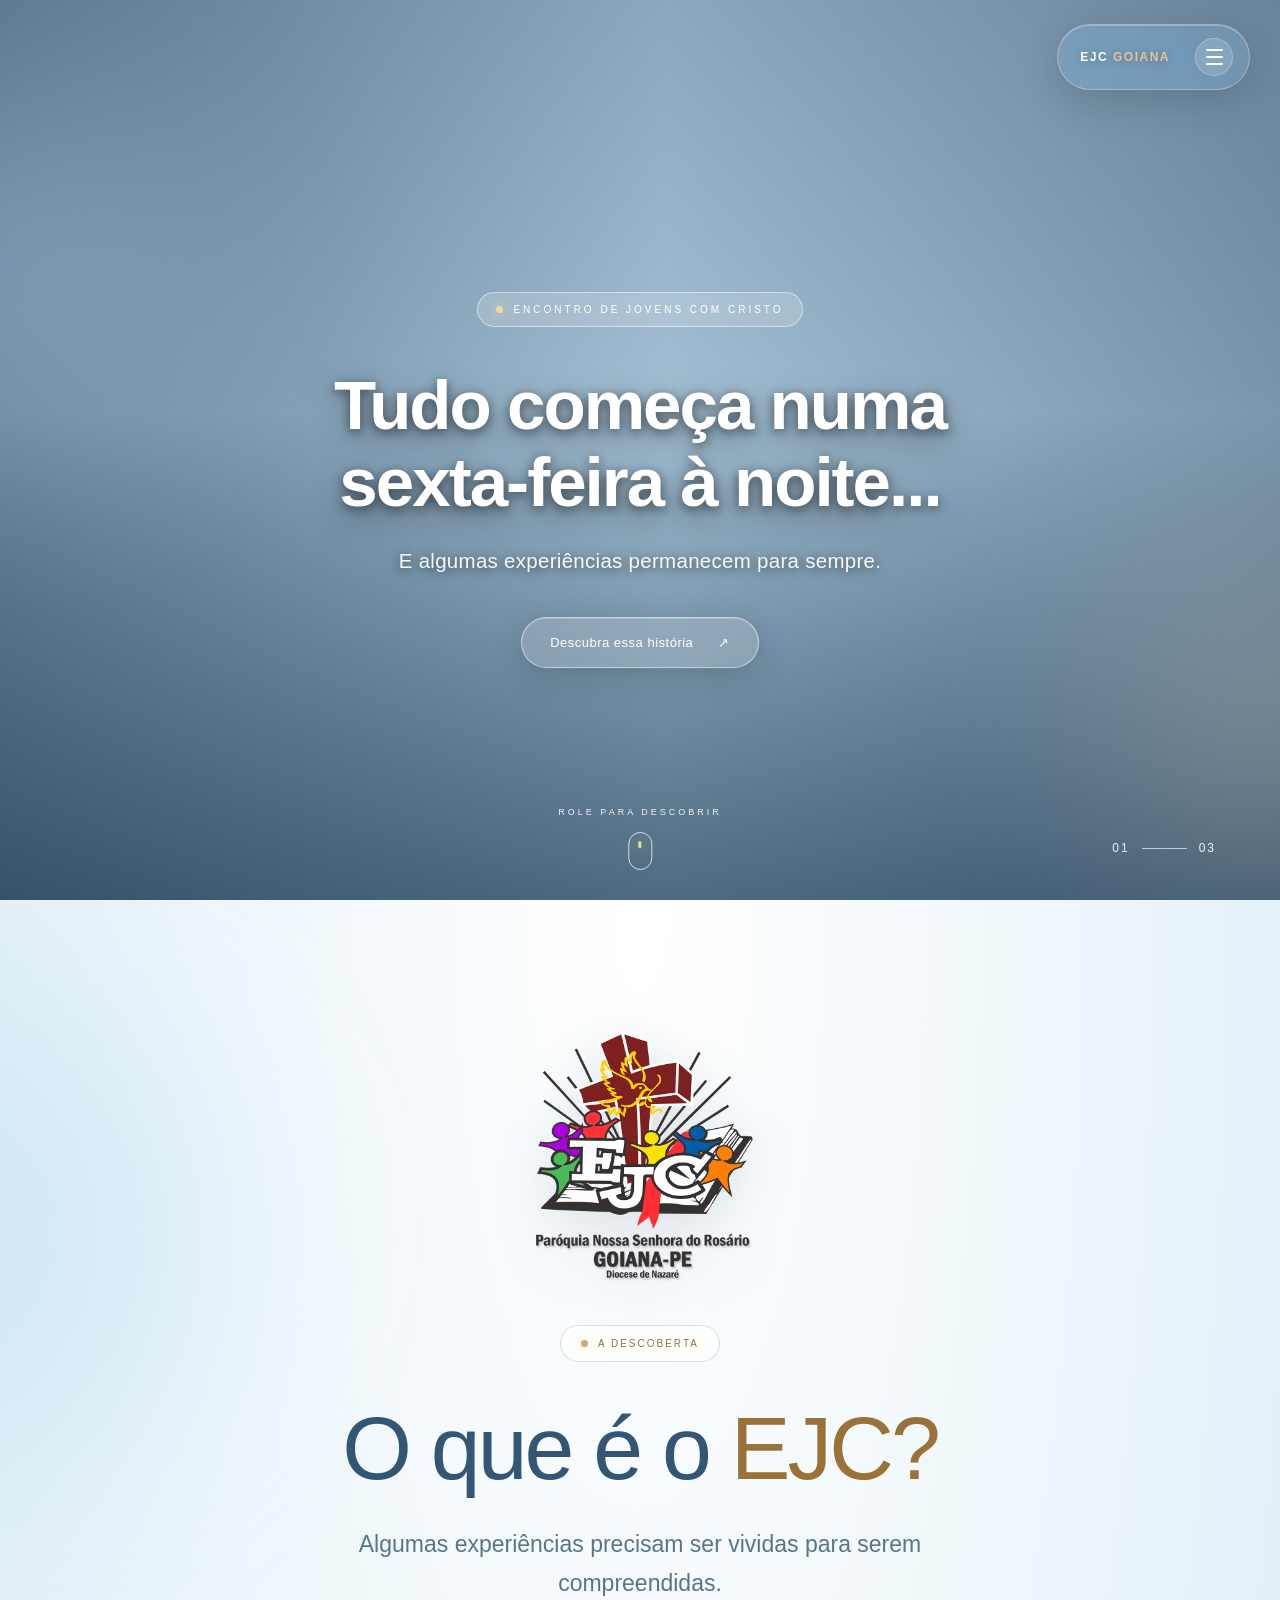
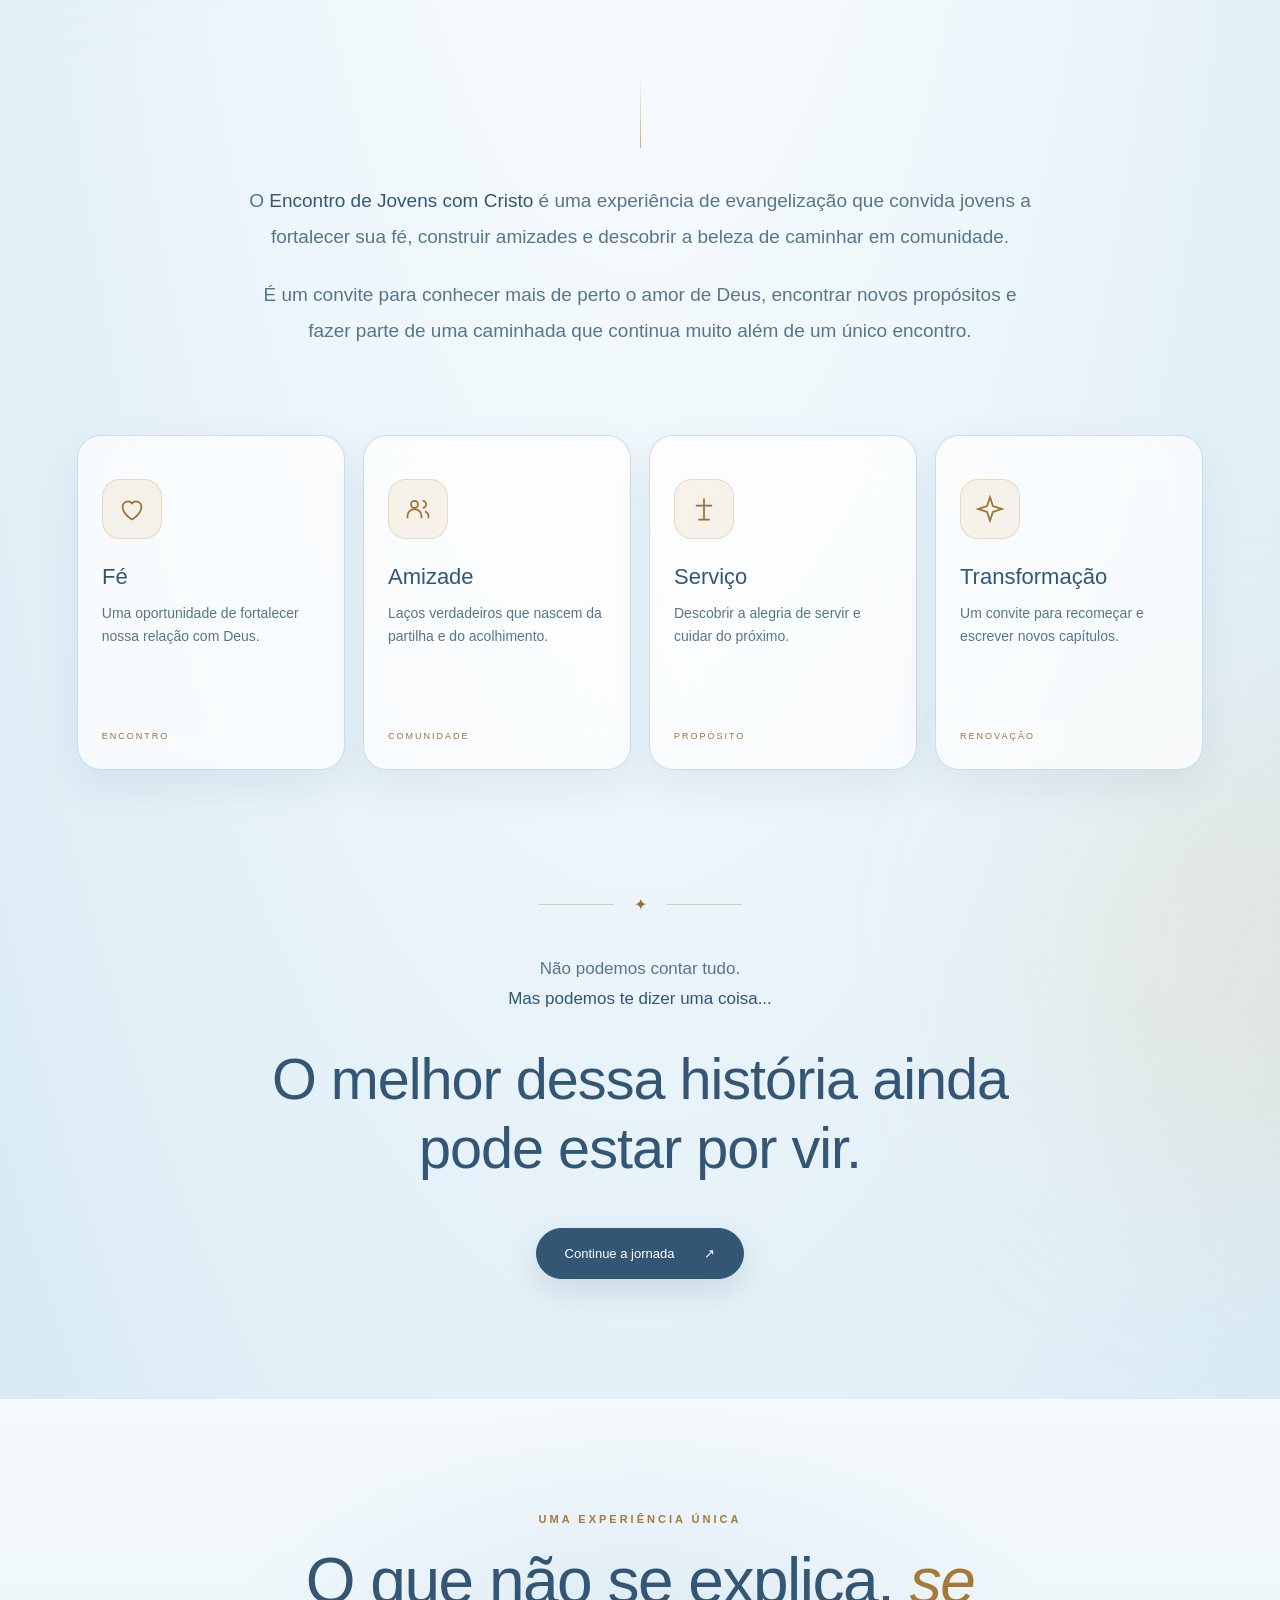
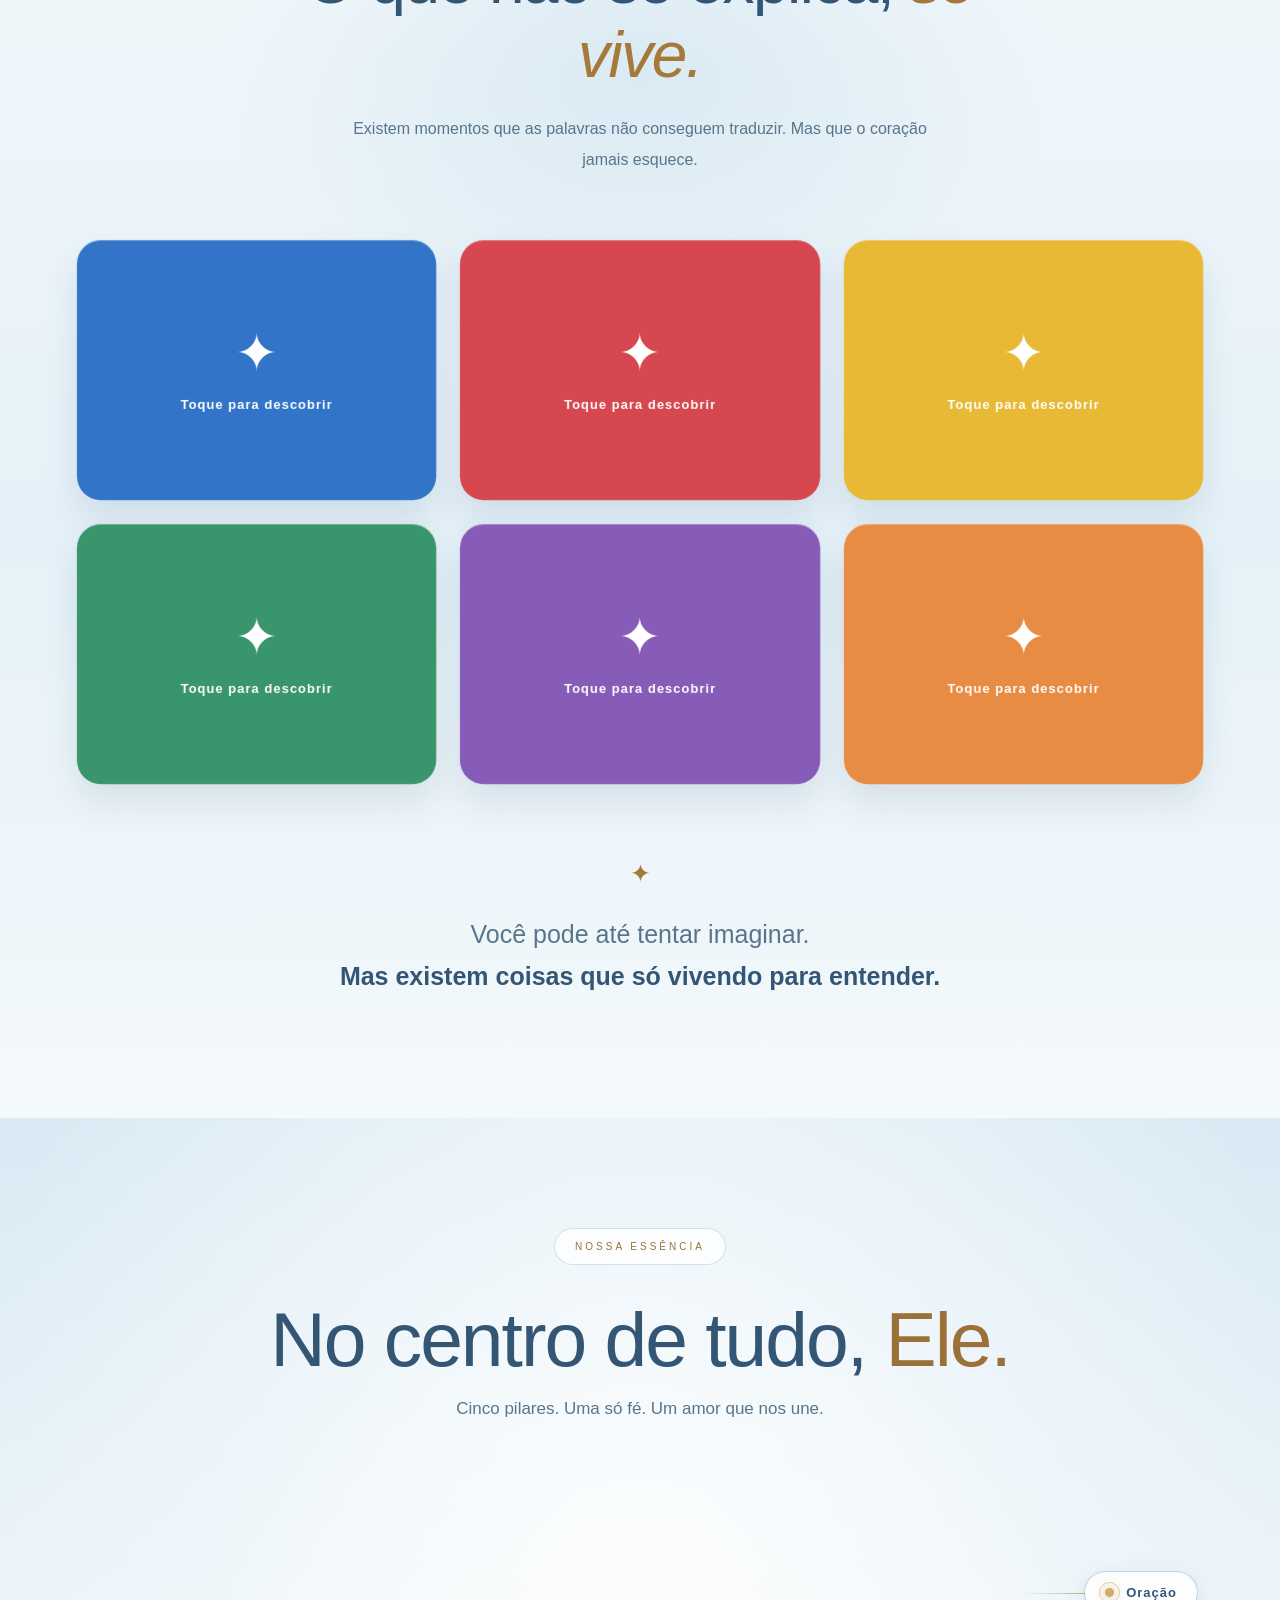
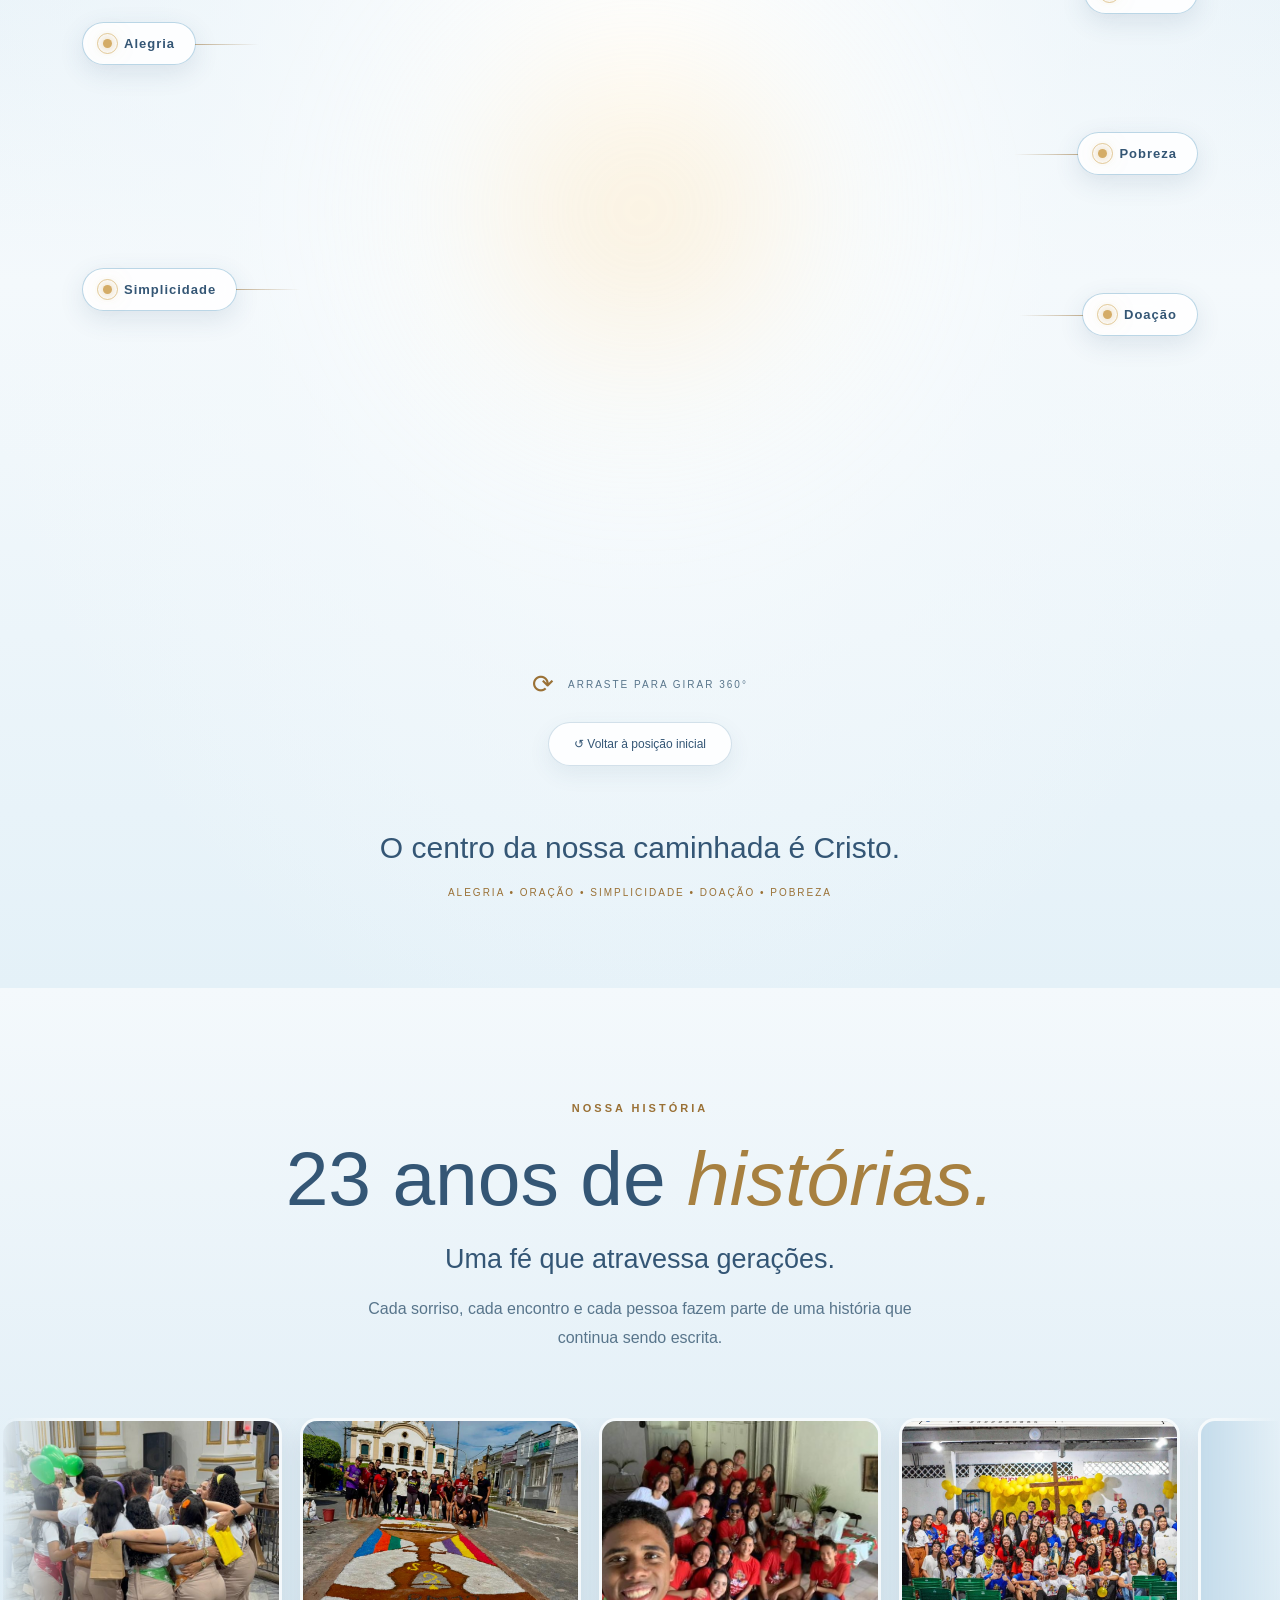
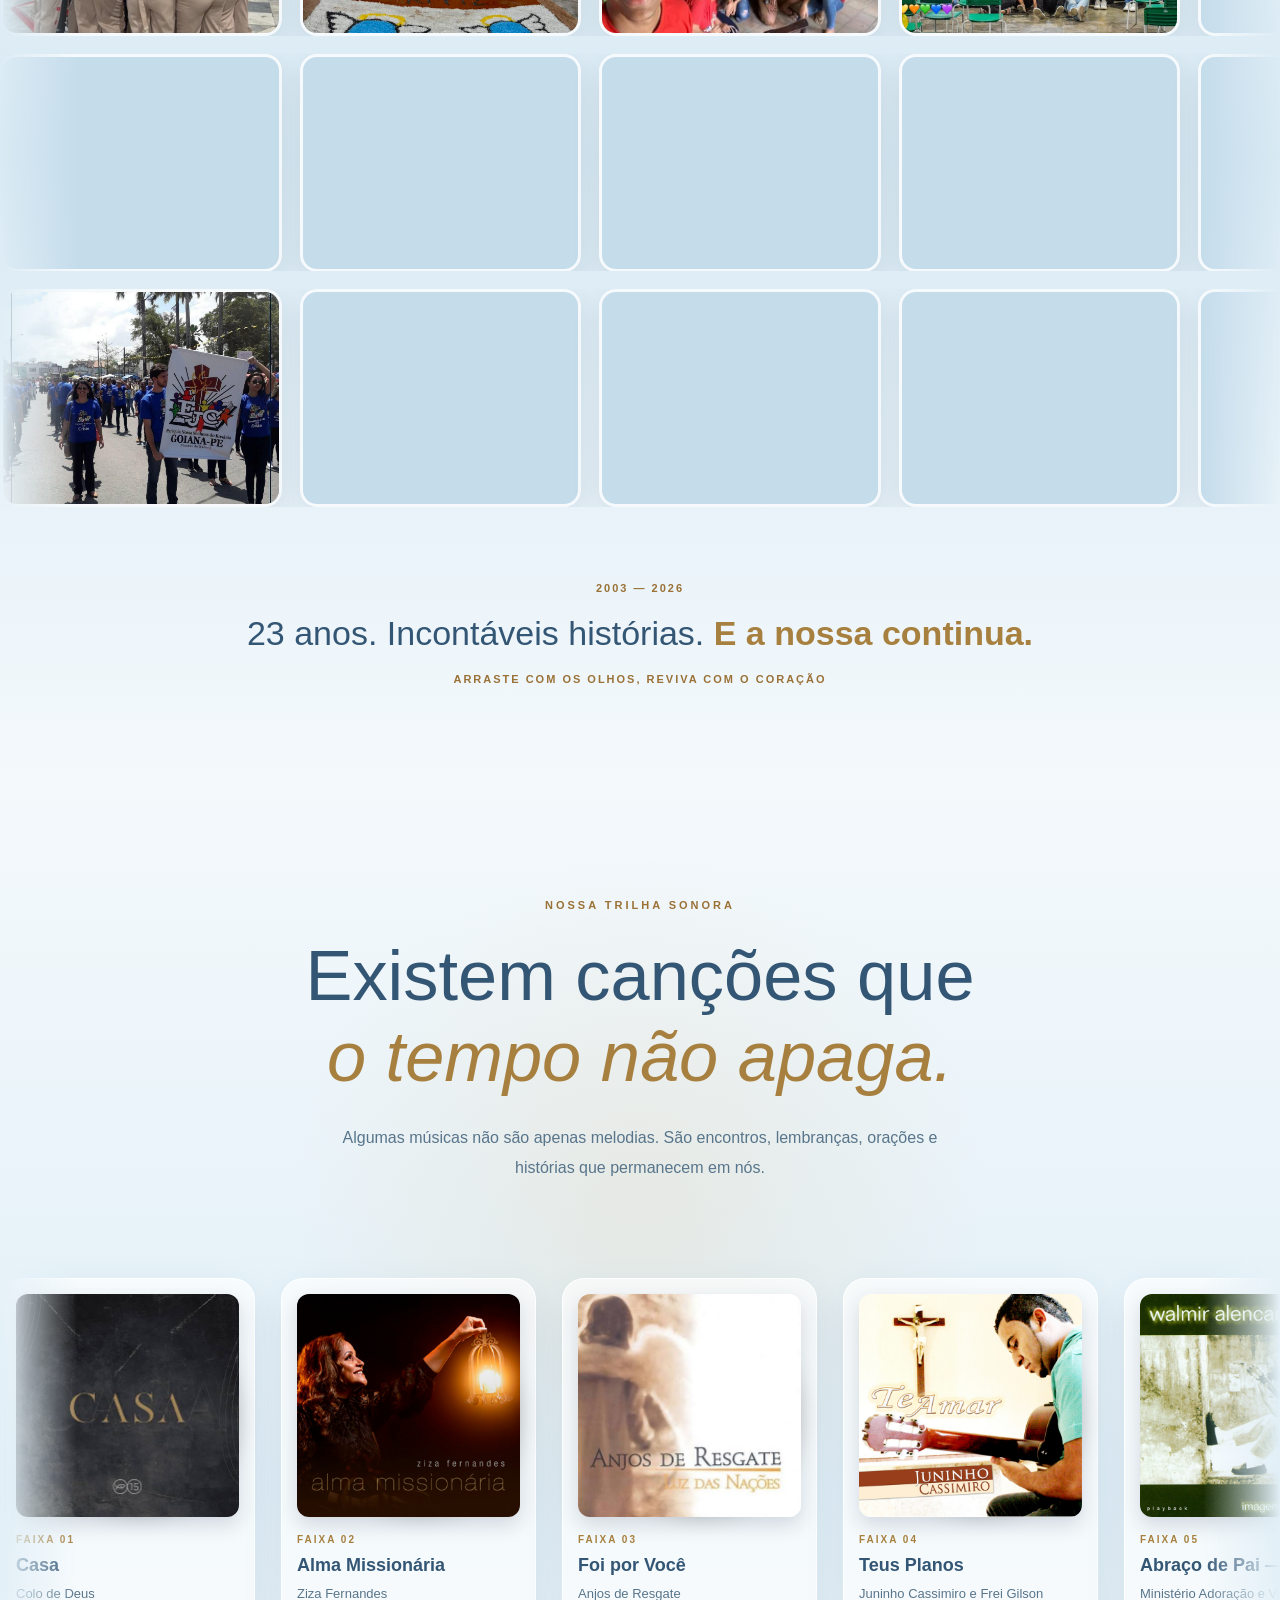
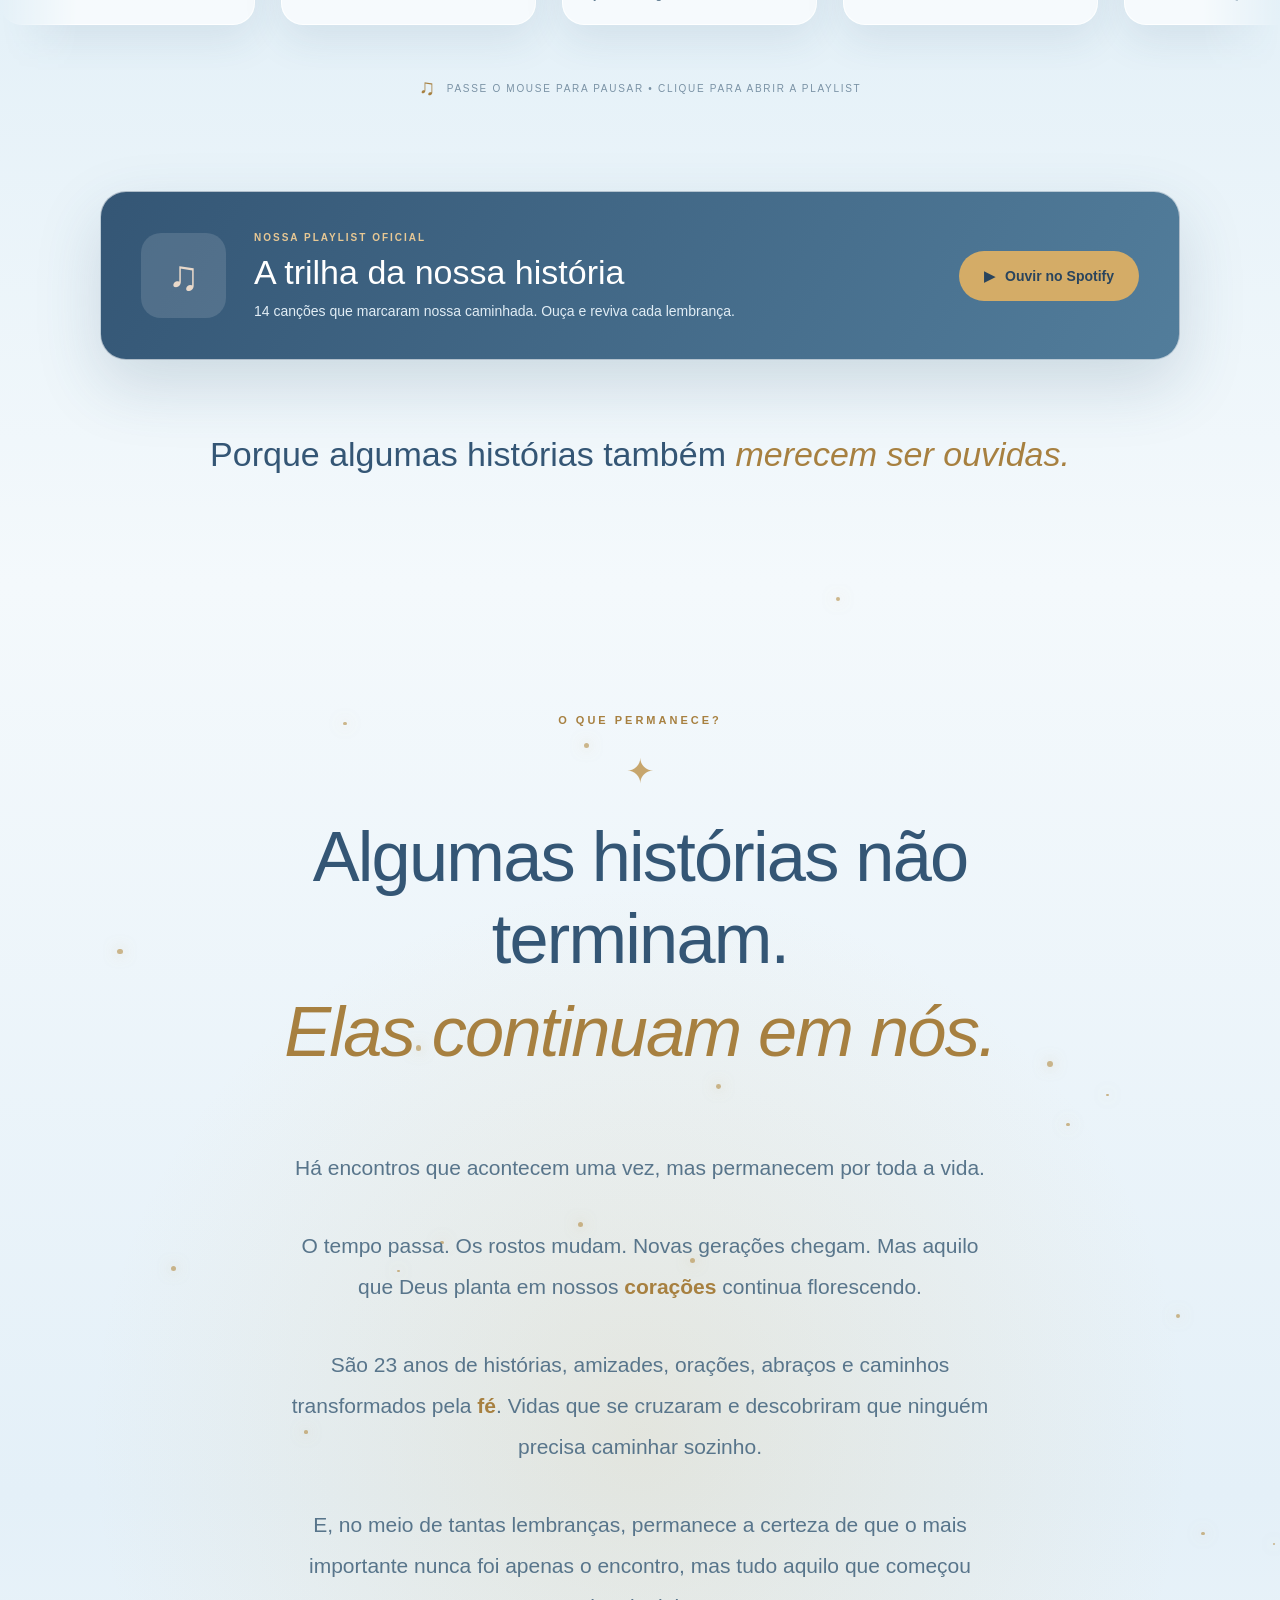
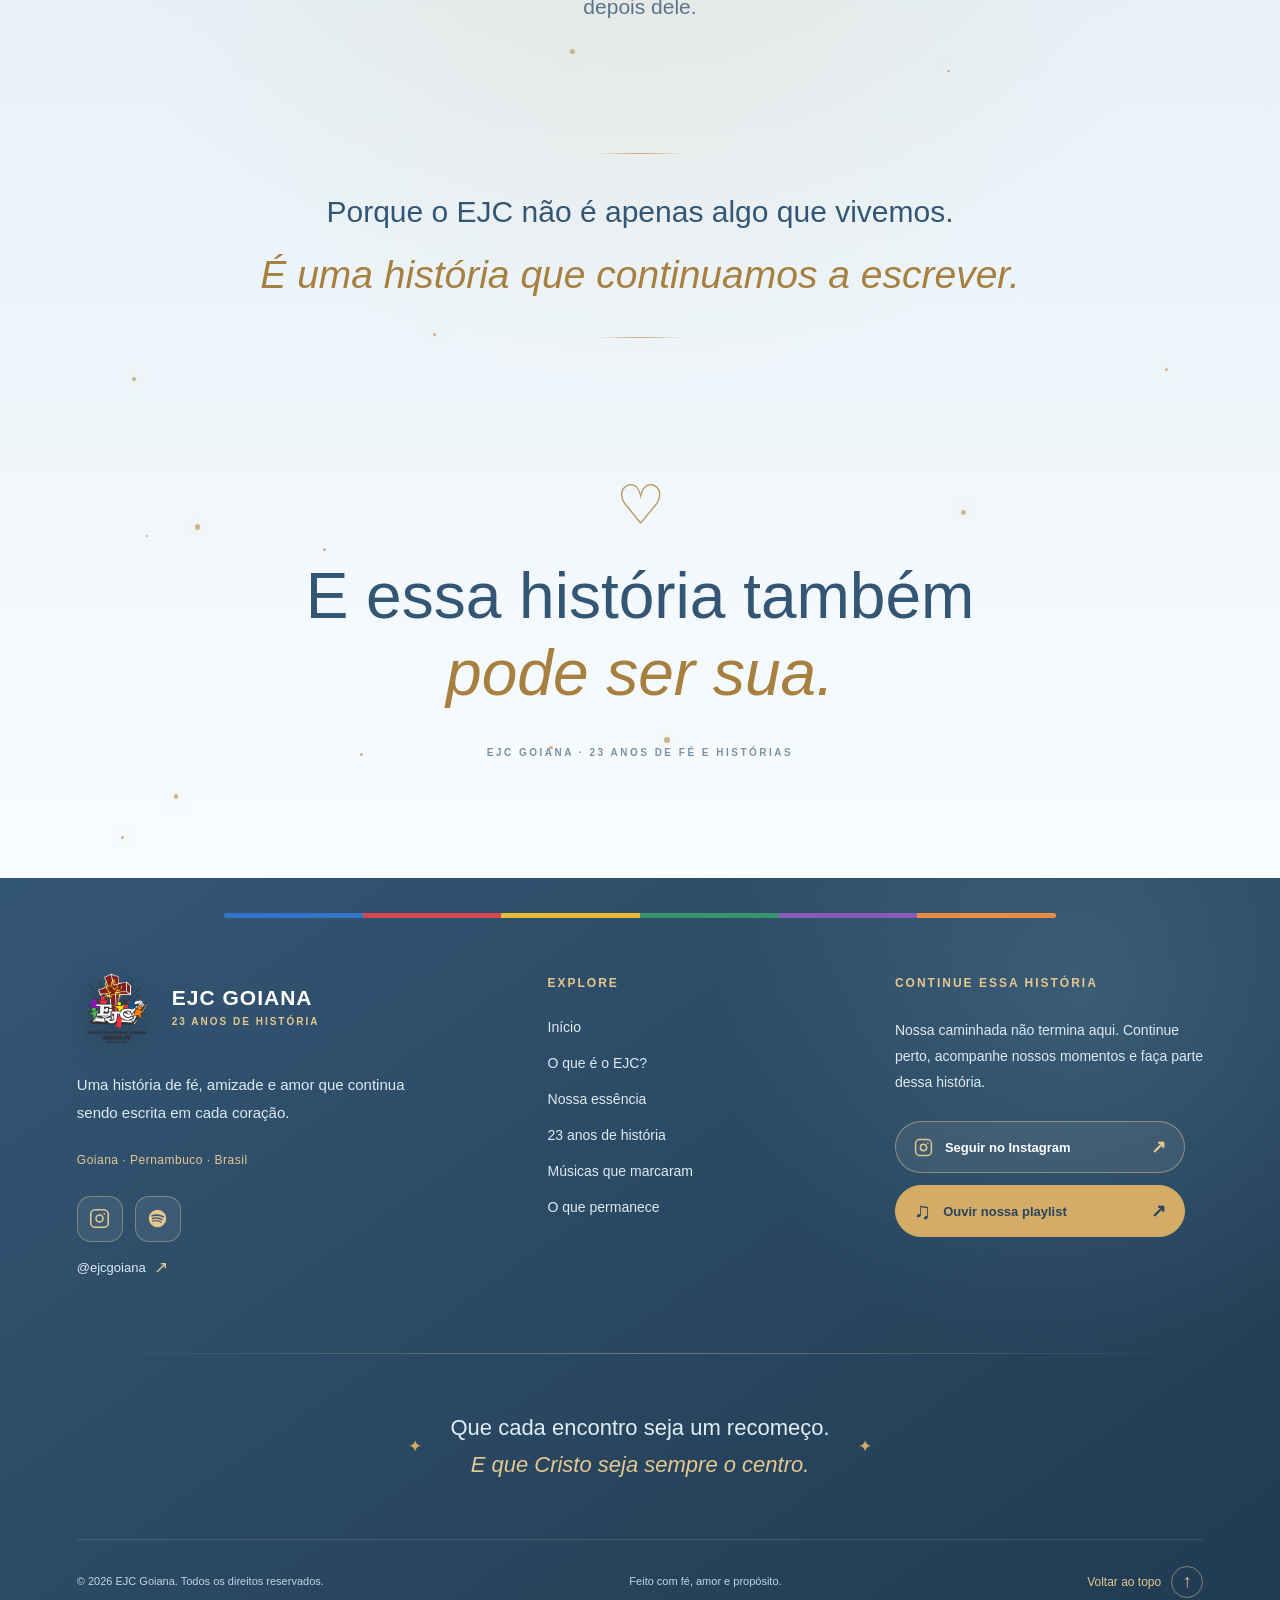
==== commit 29bd5e84: "Atualiza rodape com linha das seis cores centralizada" ====
--- a/index.html
+++ b/index.html
@@ -894,6 +894,11 @@
 
     <footer class="rodape-ejc" id="rodape">
 
+
+        <!-- DETALHE DAS SEIS CORES DO EJC -->
+        <div class="rodape-cores" aria-hidden="true"></div>
+
+
         <!-- Iluminação decorativa -->
         <div class="rodape-brilho" aria-hidden="true"></div>
 
--- a/css/ceu-e-fe.css
+++ b/css/ceu-e-fe.css
@@ -998,3 +998,55 @@
     }
 
 }
+
+/* ==========================================
+   EJC GOIANA - MENU MOBILE
+========================================== */
+
+@media (max-width: 768px) {
+
+    .cabecalho {
+        position: fixed;
+        top: 12px;
+        right: 12px;
+        left: auto;
+
+        width: auto;
+        padding: 0;
+
+        z-index: 9999;
+    }
+
+    .cabecalho .menu-vidro {
+        min-width: 0;
+        width: auto;
+
+        padding: 8px 10px 8px 15px;
+        gap: 12px;
+
+        border-radius: 50px;
+
+        background: rgba(35, 68, 94, 0.45);
+
+        backdrop-filter: blur(22px) saturate(160%);
+        -webkit-backdrop-filter: blur(22px) saturate(160%);
+    }
+
+    .cabecalho .botao-menu {
+        width: 34px;
+        height: 34px;
+    }
+
+    .cabecalho .menu-vidro .links-menu {
+        right: 0;
+        left: auto;
+
+        width: min(265px, calc(100vw - 24px));
+    }
+
+    /* Espaço para navegação entre seções */
+
+    section[id] {
+        scroll-margin-top: 90px;
+    }
+}
--- a/css/rodape.css
+++ b/css/rodape.css
@@ -510,3 +510,79 @@
     }
 
 }
+
+/* ==========================================
+   EJC GOIANA - DETALHE DAS SEIS CORES
+========================================== */
+
+.rodape-cores {
+    width: 100%;
+    height: 6px;
+
+    background: linear-gradient(
+        to right,
+        #3274C8 0%,
+        #3274C8 16.666%,
+
+        #D74750 16.666%,
+        #D74750 33.333%,
+
+        #E7B935 33.333%,
+        #E7B935 50%,
+
+        #39956C 50%,
+        #39956C 66.666%,
+
+        #875BB8 66.666%,
+        #875BB8 83.333%,
+
+        #E88B43 83.333%,
+        #E88B43 100%
+    );
+}
+
+/* Mantém a linha discreta no celular */
+
+@media (max-width: 768px) {
+    .rodape-cores {
+        height: 4px;
+    }
+}
+/* SUBIR A LINHA DAS SEIS CORES */
+
+.rodape {
+    position: relative;
+}
+
+
+/* ==========================================
+   LINHA DAS SEIS CORES - CENTRALIZADA
+========================================== */
+
+.rodape {
+    position: relative;
+}
+
+.rodape-cores {
+    position: absolute;
+    top: 35px;
+    left: 50%;
+    transform: translateX(-50%);
+
+    width: 65%;
+    max-width: 900px;
+    height: 5px;
+
+    border-radius: 20px;
+    z-index: 2;
+}
+
+/* CELULAR */
+
+@media (max-width: 768px) {
+    .rodape-cores {
+        width: 80%;
+        height: 4px;
+        top: 25px;
+    }
+}
--- a/css/experiencia.css
+++ b/css/experiencia.css
@@ -371,3 +371,170 @@
         transition: none;
     }
 }
+
+/* ==========================================
+   EJC GOIANA - CORREÇÃO MOBILE DAS CARTAS
+========================================== */
+
+@media (max-width: 768px) {
+
+    .experiencia-ejc {
+        padding: 90px 18px 85px;
+        overflow: hidden;
+    }
+
+    .experiencia-container {
+        width: 100%;
+        max-width: 100%;
+        min-width: 0;
+    }
+
+    /* TÍTULO E DESCRIÇÃO */
+
+    .experiencia-cabecalho {
+        width: 100%;
+        max-width: 100%;
+        margin: 0 auto 45px;
+        padding: 0 5px;
+        text-align: center;
+    }
+
+    .experiencia-cabecalho h2 {
+        font-size: clamp(30px, 8vw, 42px);
+        line-height: 1.2;
+        letter-spacing: -0.8px;
+    }
+
+    .experiencia-cabecalho p {
+        font-size: 14px;
+        line-height: 1.8;
+        overflow-wrap: break-word;
+    }
+
+    /* UMA CARTA POR LINHA */
+
+    .experiencia-grade {
+        display: grid;
+        grid-template-columns: minmax(0, 1fr);
+        gap: 20px;
+
+        width: 100%;
+        max-width: 420px;
+        margin: 0 auto;
+    }
+
+    /* CARTAS */
+
+    .experiencia-carta {
+        width: 100%;
+        height: 230px;
+        min-width: 0;
+
+        border-radius: 22px;
+        perspective: 1200px;
+    }
+
+    .experiencia-interior {
+        width: 100%;
+        height: 100%;
+
+        transform-style: preserve-3d;
+        -webkit-transform-style: preserve-3d;
+    }
+
+    .experiencia-frente,
+    .experiencia-verso {
+        box-sizing: border-box;
+
+        width: 100%;
+        height: 100%;
+
+        padding: 24px;
+        border-radius: 22px;
+
+        -webkit-backface-visibility: hidden;
+        backface-visibility: hidden;
+
+        -webkit-transform-style: flat;
+        transform-style: flat;
+    }
+
+    .experiencia-frente {
+        transform: rotateY(0deg);
+        -webkit-transform: rotateY(0deg);
+    }
+
+    .experiencia-verso {
+        transform: rotateY(180deg);
+        -webkit-transform: rotateY(180deg);
+    }
+
+    /* TEXTO DO VERSO */
+
+    .experiencia-verso strong {
+        font-size: 22px;
+        line-height: 1.3;
+        text-align: center;
+    }
+
+    .experiencia-verso > span:last-child {
+        max-width: 280px;
+        font-size: 15px;
+        line-height: 1.6;
+        text-align: center;
+    }
+
+    .experiencia-icone {
+        font-size: 38px;
+    }
+
+    /* TEXTO DA FRENTE */
+
+    .experiencia-frente > span:last-child {
+        font-size: 14px;
+        line-height: 1.5;
+        text-align: center;
+    }
+
+    /* FRASE FINAL */
+
+    .experiencia-final {
+        margin-top: 60px;
+        padding: 0 8px;
+    }
+
+    .experiencia-final p {
+        font-size: 19px;
+        line-height: 1.7;
+    }
+}
+
+/* ==========================================
+   CORREÇÃO DE RENDERIZAÇÃO 3D - SAFARI
+========================================== */
+
+.experiencia-carta {
+    -webkit-perspective: 1200px;
+    perspective: 1200px;
+}
+
+.experiencia-interior {
+    -webkit-transform-style: preserve-3d;
+    transform-style: preserve-3d;
+}
+
+.experiencia-frente,
+.experiencia-verso {
+    -webkit-backface-visibility: hidden;
+    backface-visibility: hidden;
+}
+
+.experiencia-frente {
+    -webkit-transform: rotateY(0deg) translateZ(1px);
+    transform: rotateY(0deg) translateZ(1px);
+}
+
+.experiencia-verso {
+    -webkit-transform: rotateY(180deg) translateZ(1px);
+    transform: rotateY(180deg) translateZ(1px);
+}
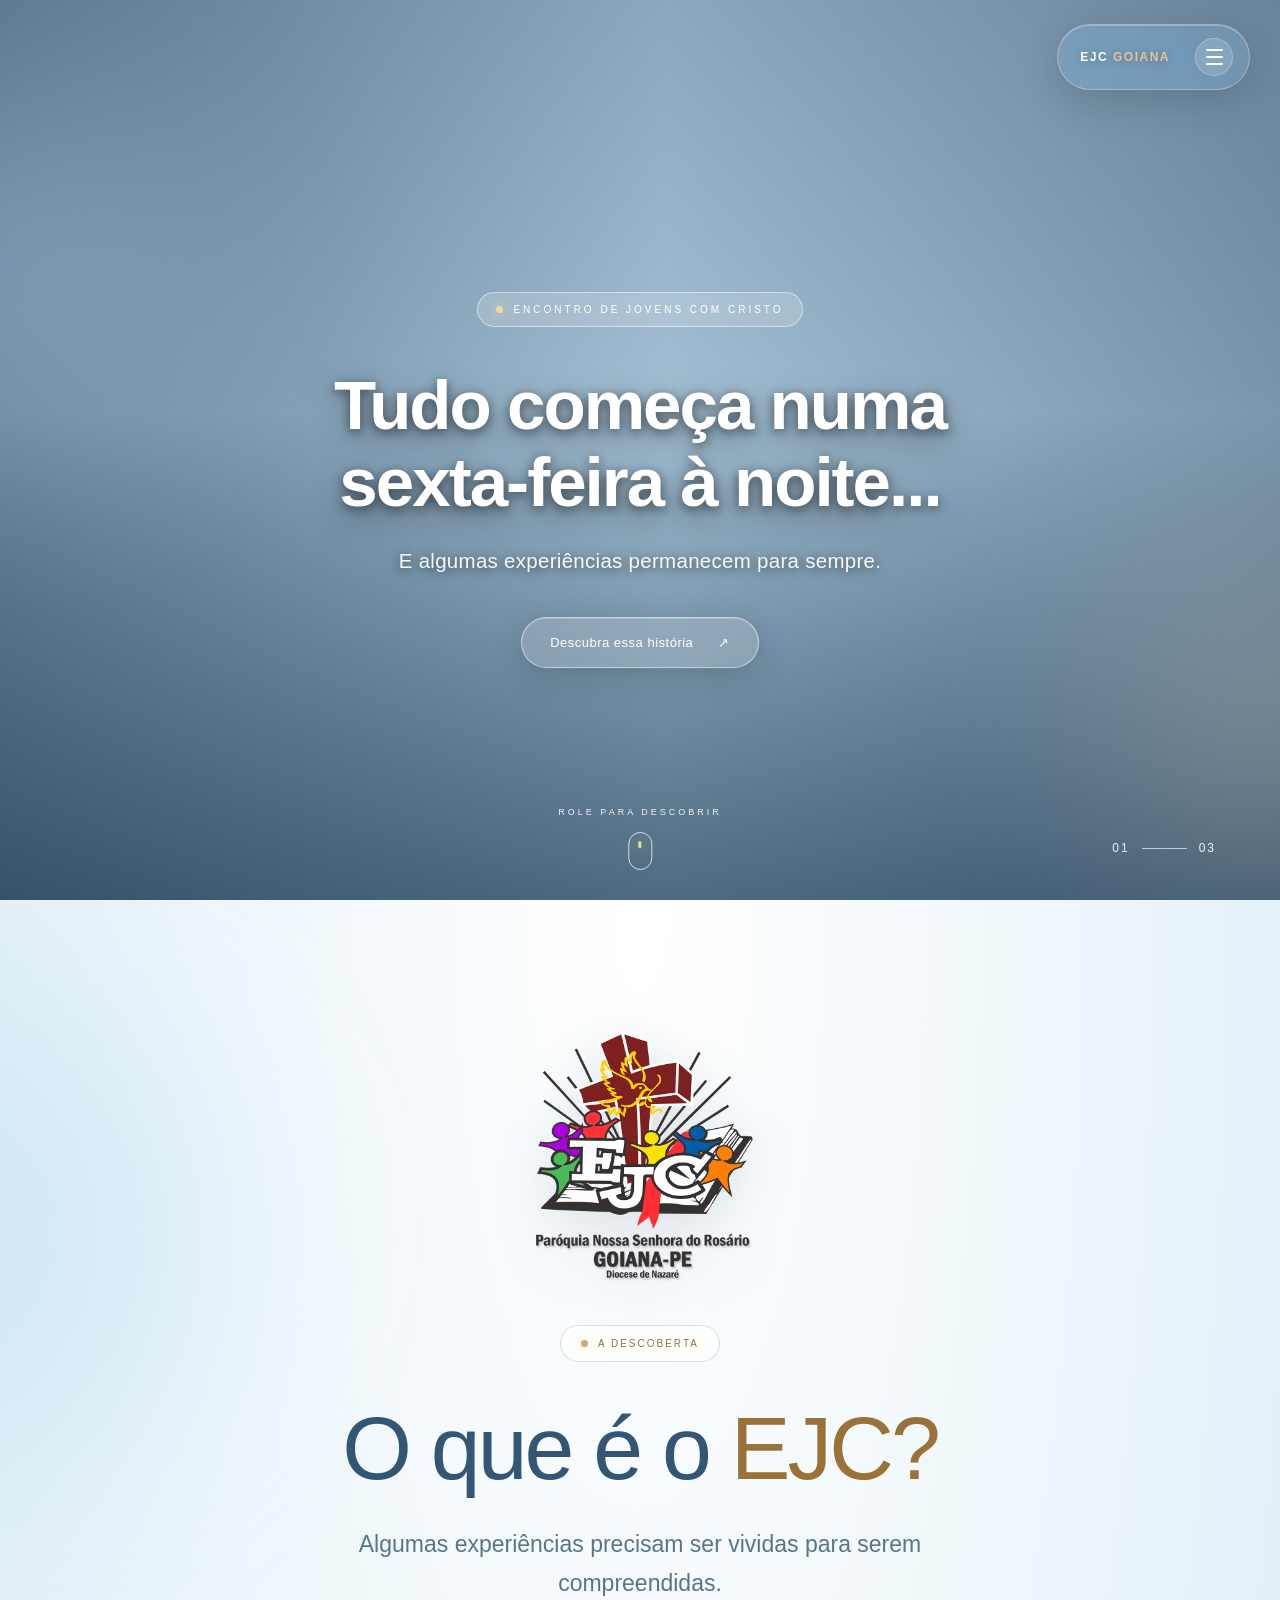
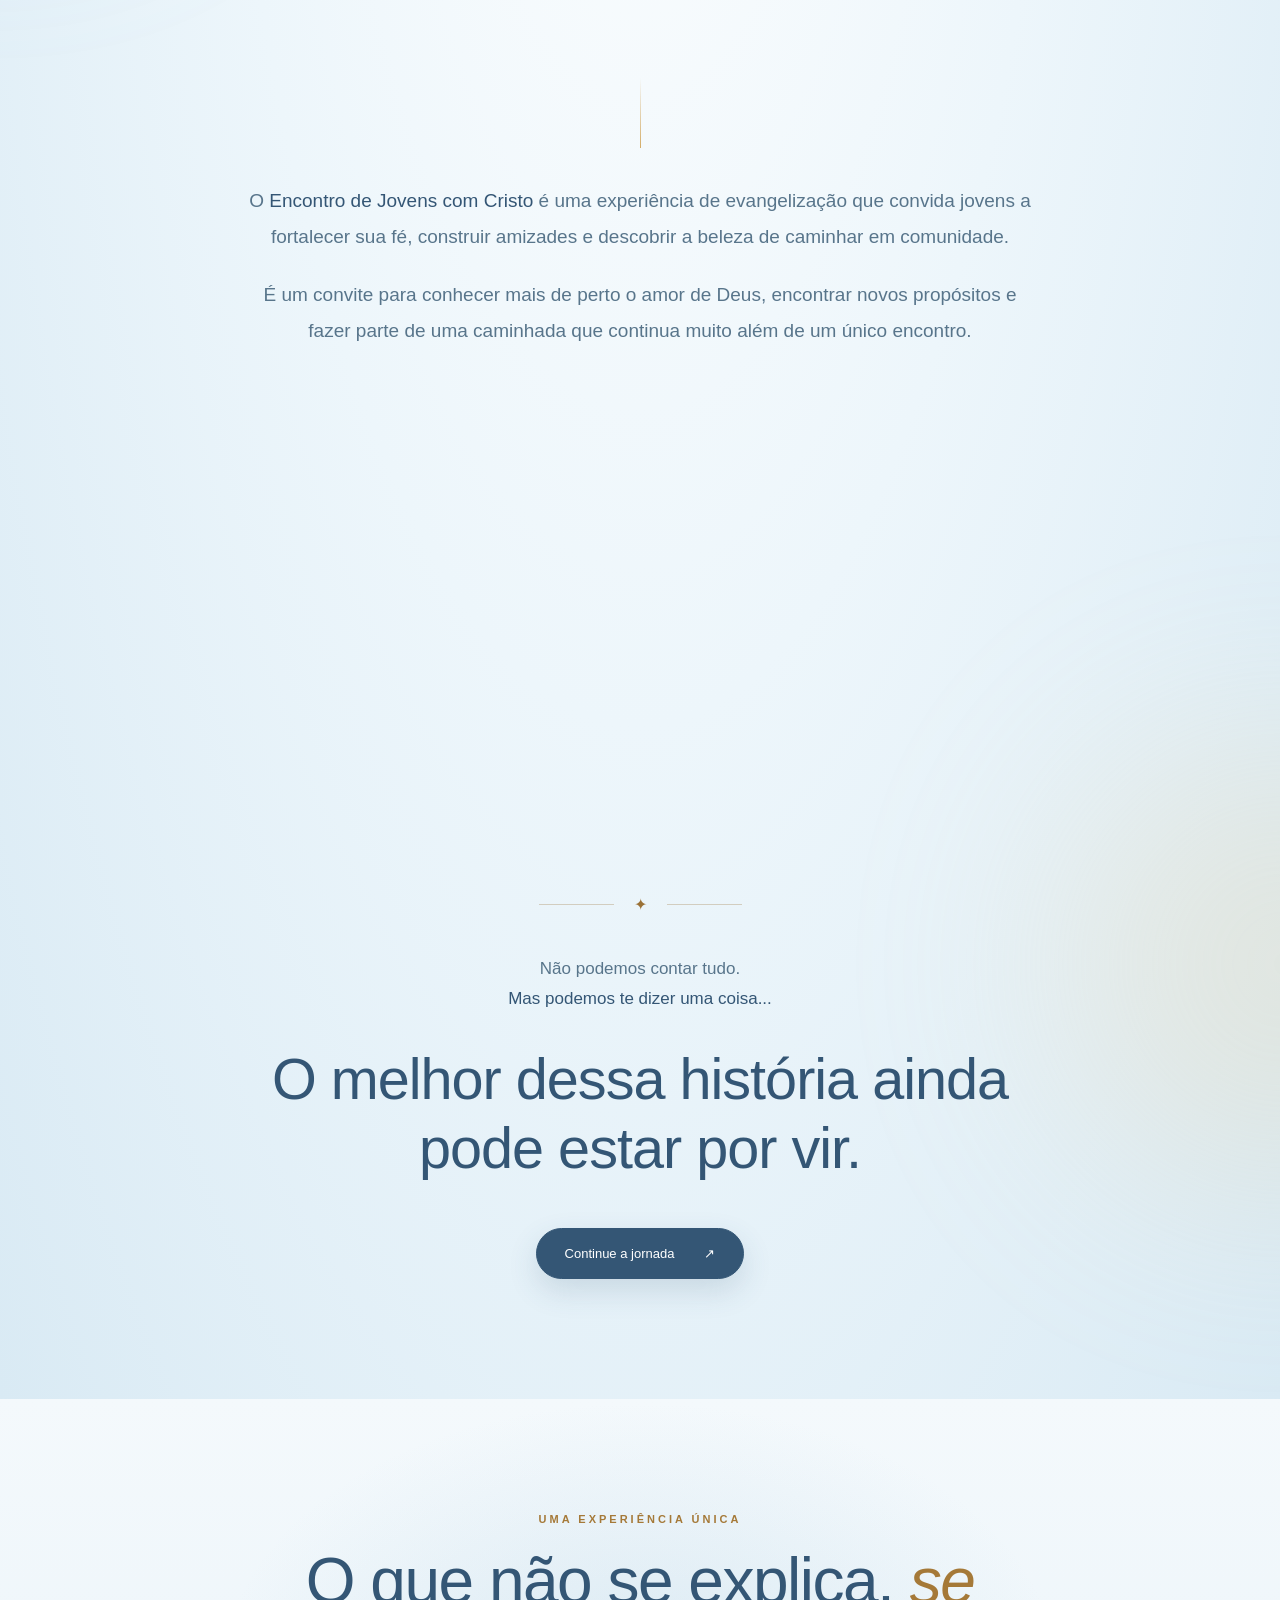
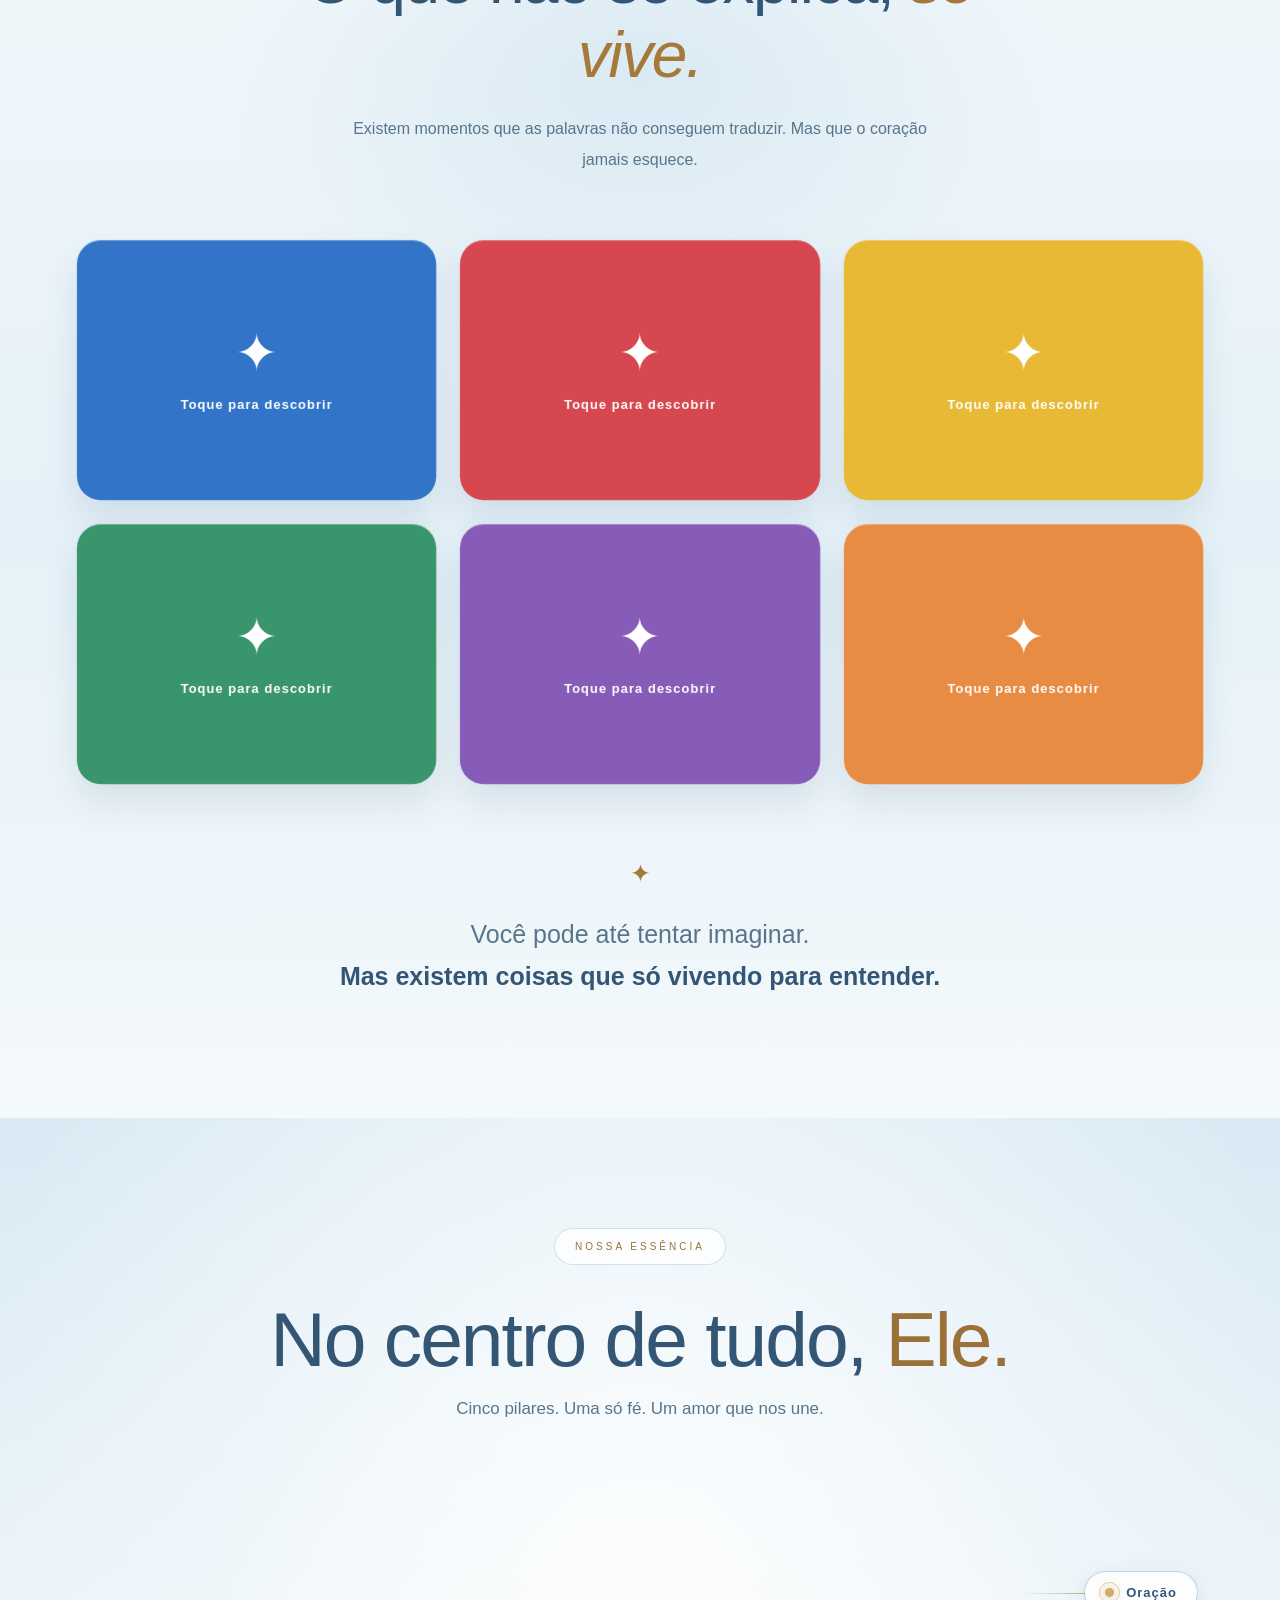
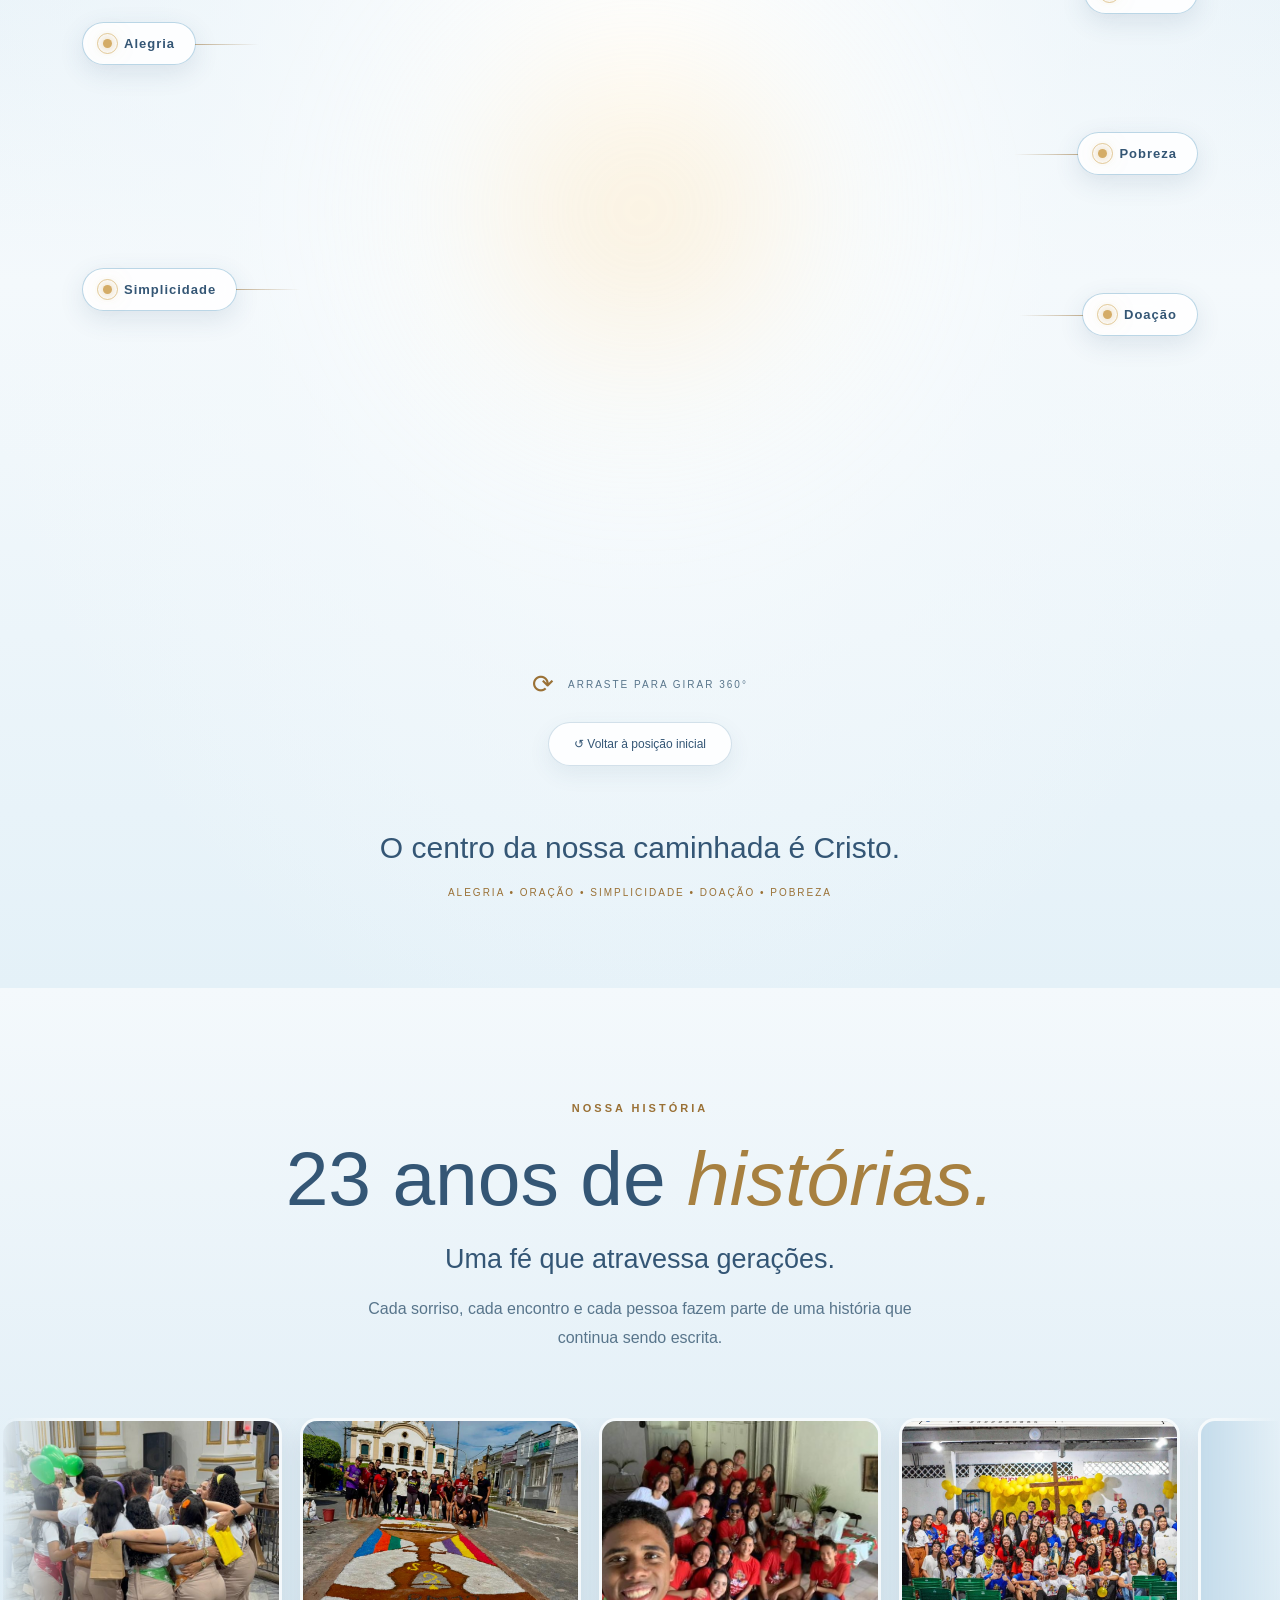
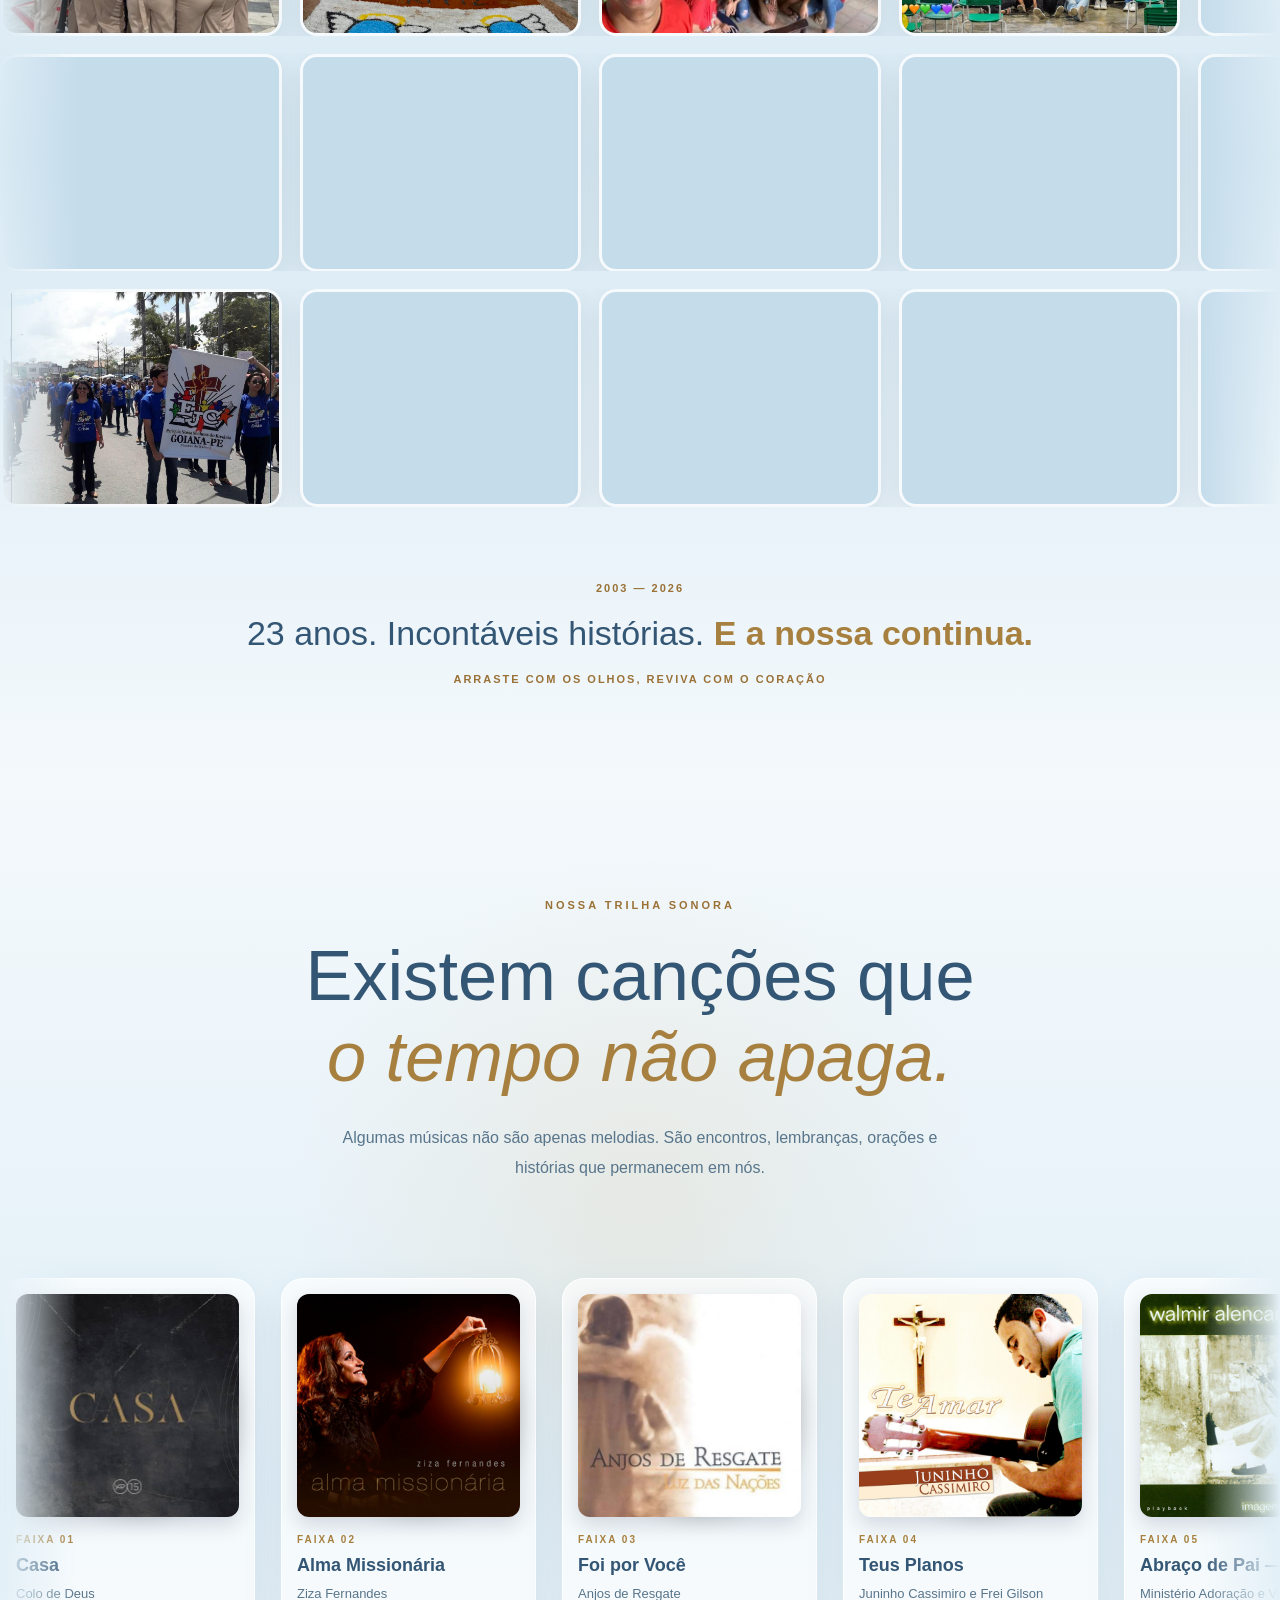
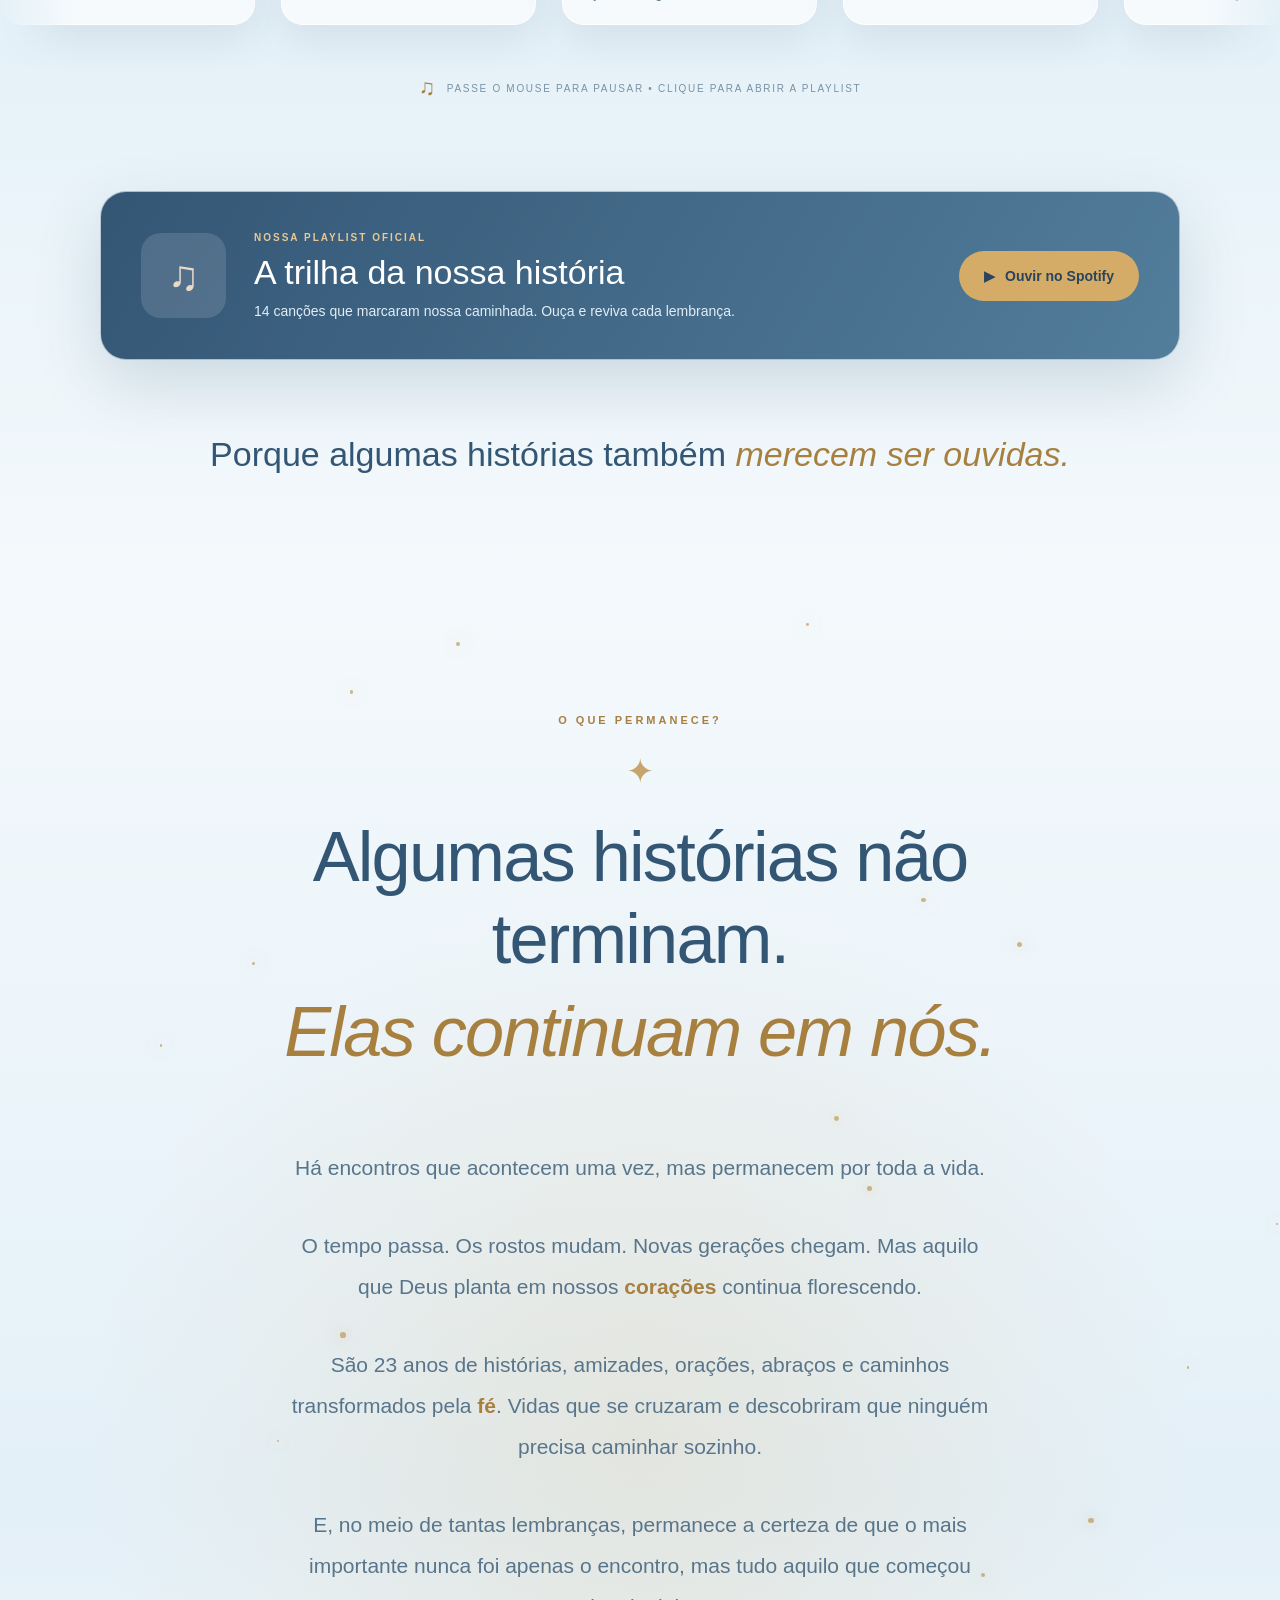
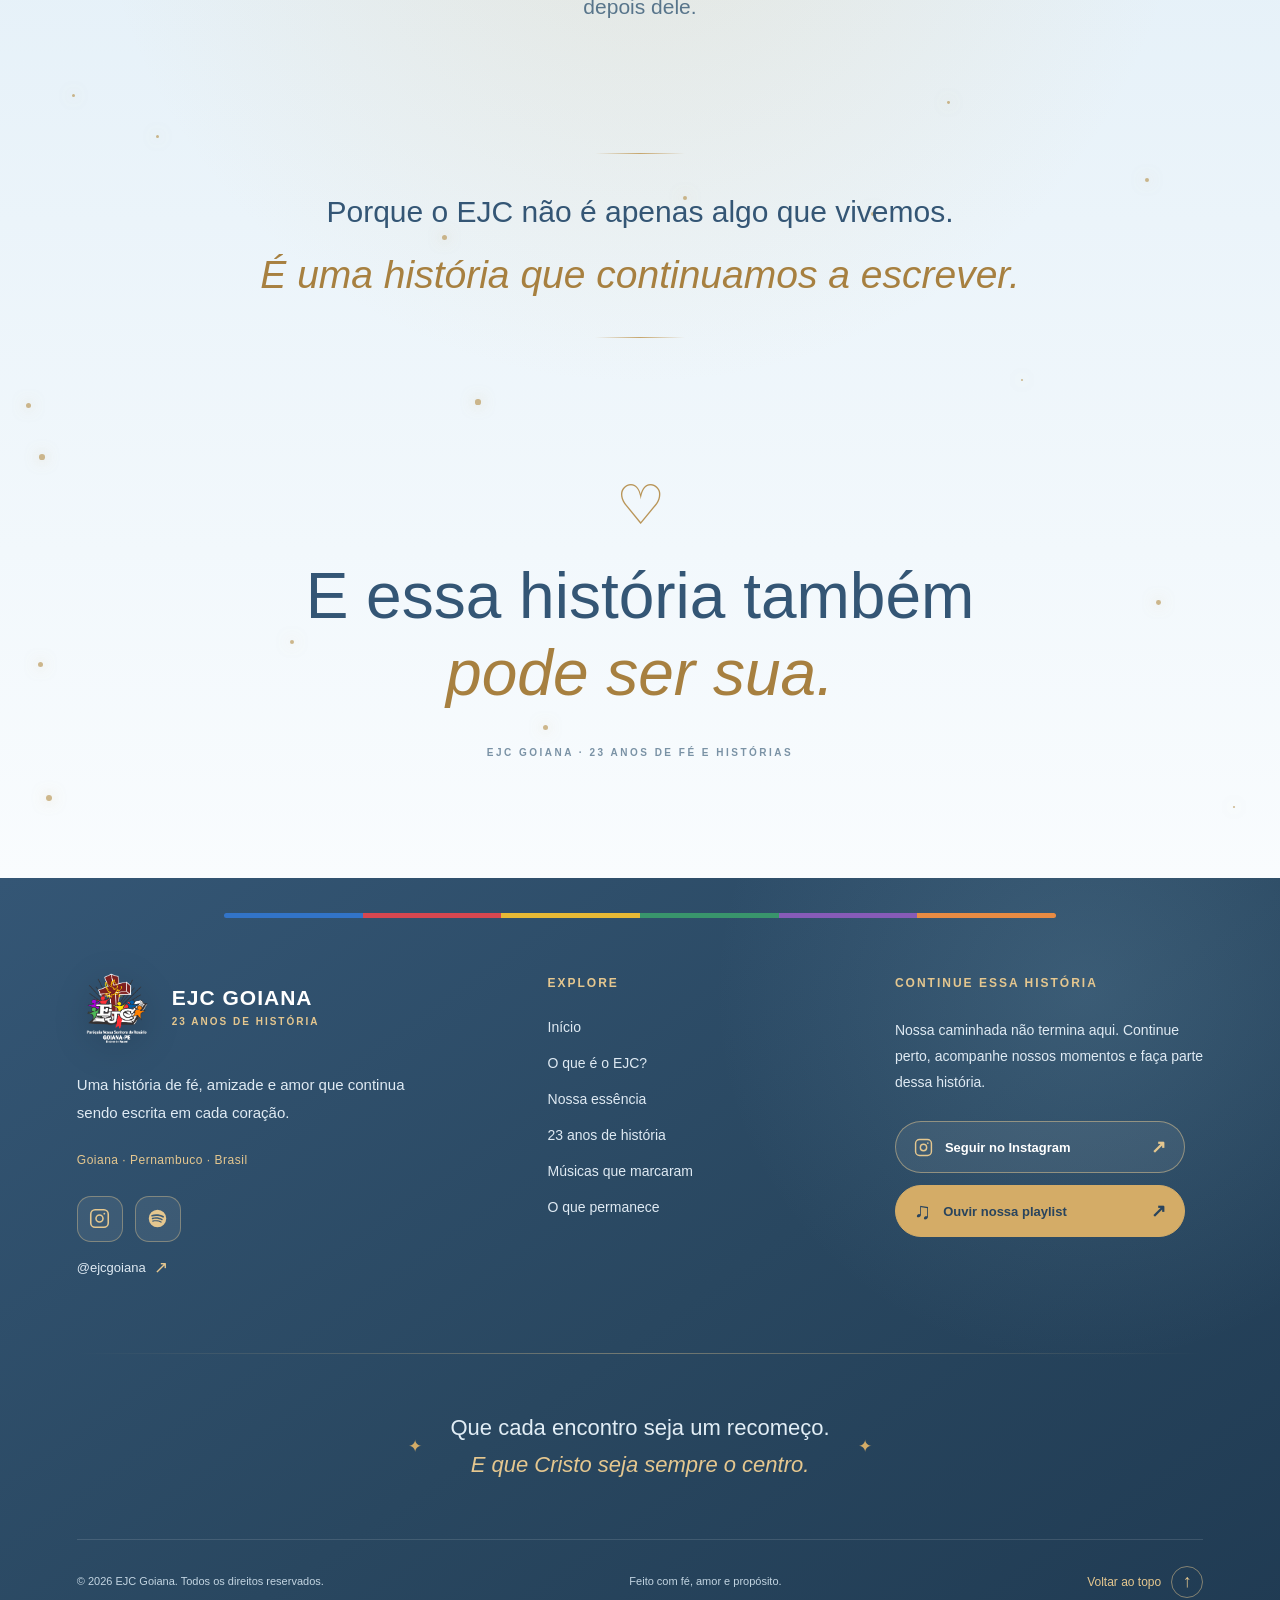
==== commit 263ee455: "Atualização da logo EJC" ====
--- a/index.html
+++ b/index.html
@@ -910,7 +910,7 @@
 
                 <a href="#inicio" class="rodape-marca" aria-label="Voltar ao início do EJC Goiana">
 
-                    <img src="assets/imagens/logo-ejc.png" alt="Logo do EJC Goiana" class="rodape-logo" loading="lazy">
+                    <img src="assets/imagens/logo-ejc2.png" alt="Logo do EJC Goiana" class="rodape-logo" loading="lazy">
 
                     <div class="rodape-nome">
                         <strong>EJC GOIANA</strong>
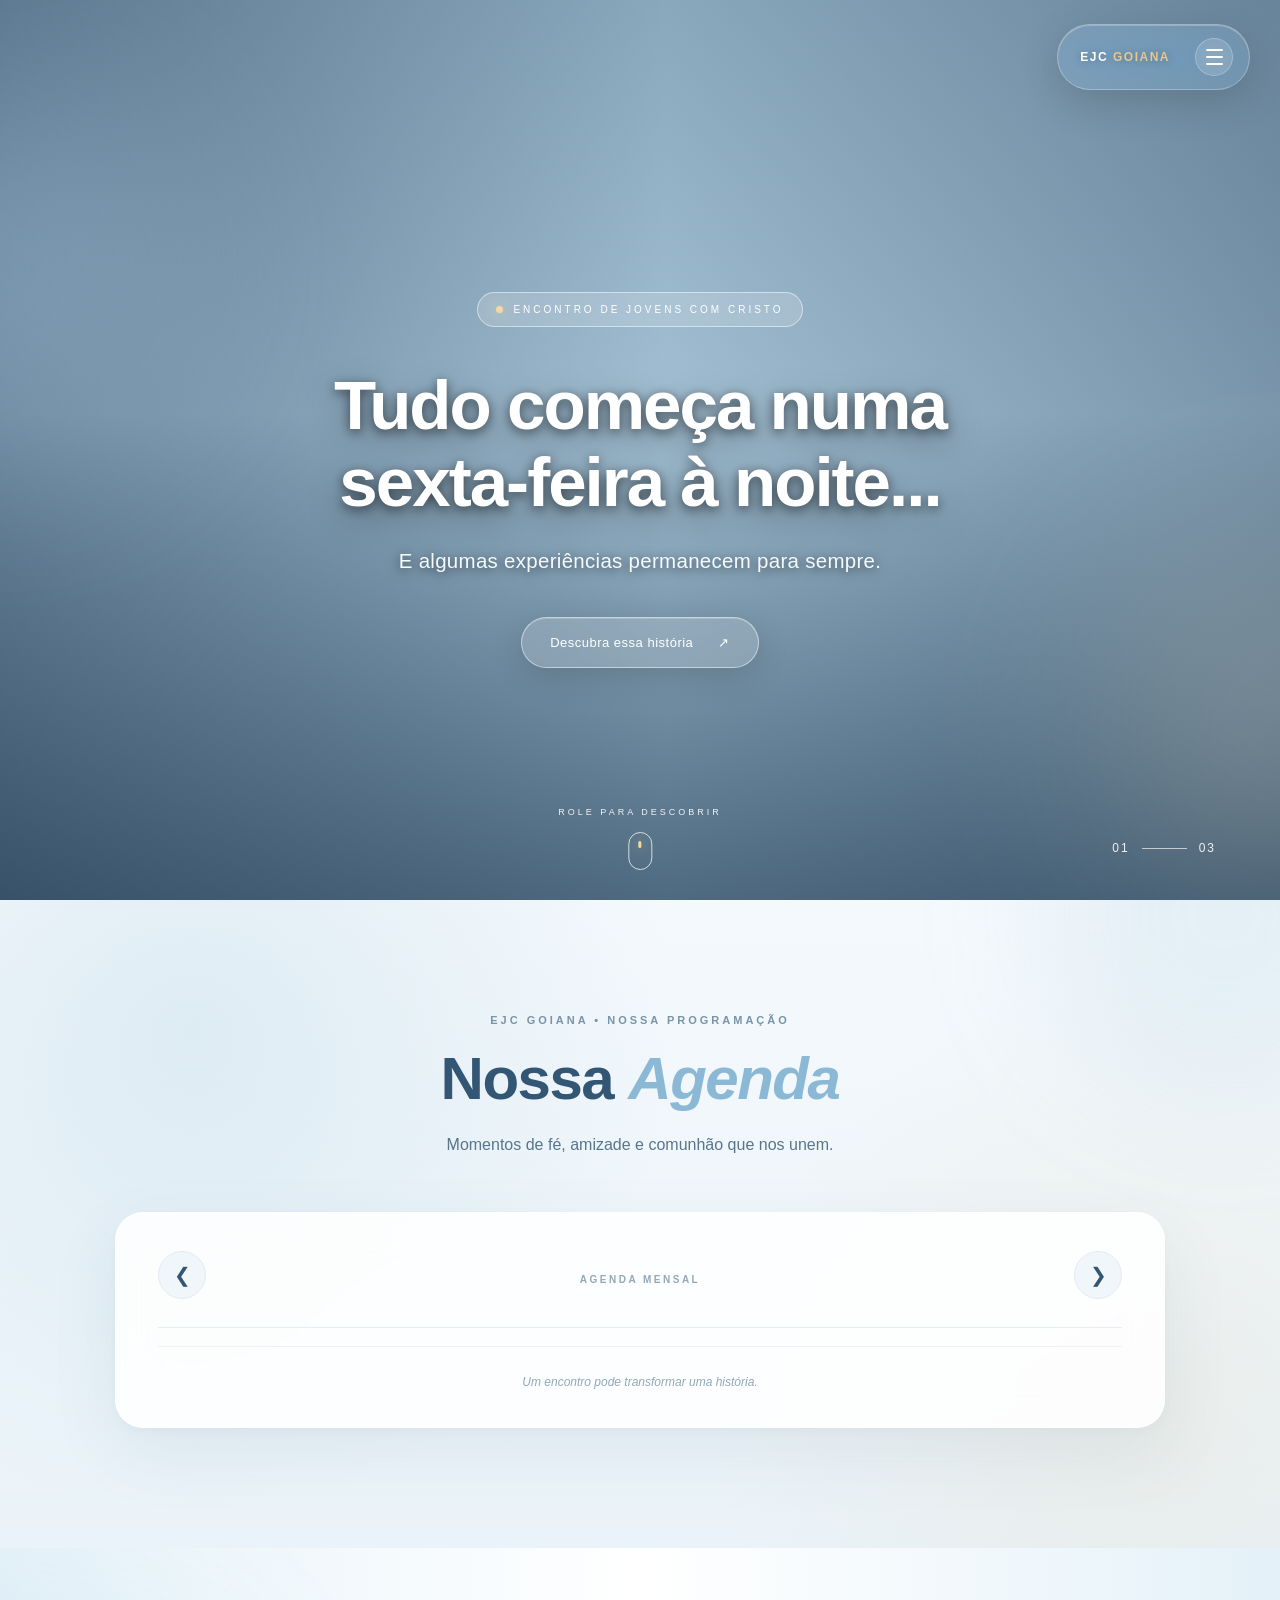
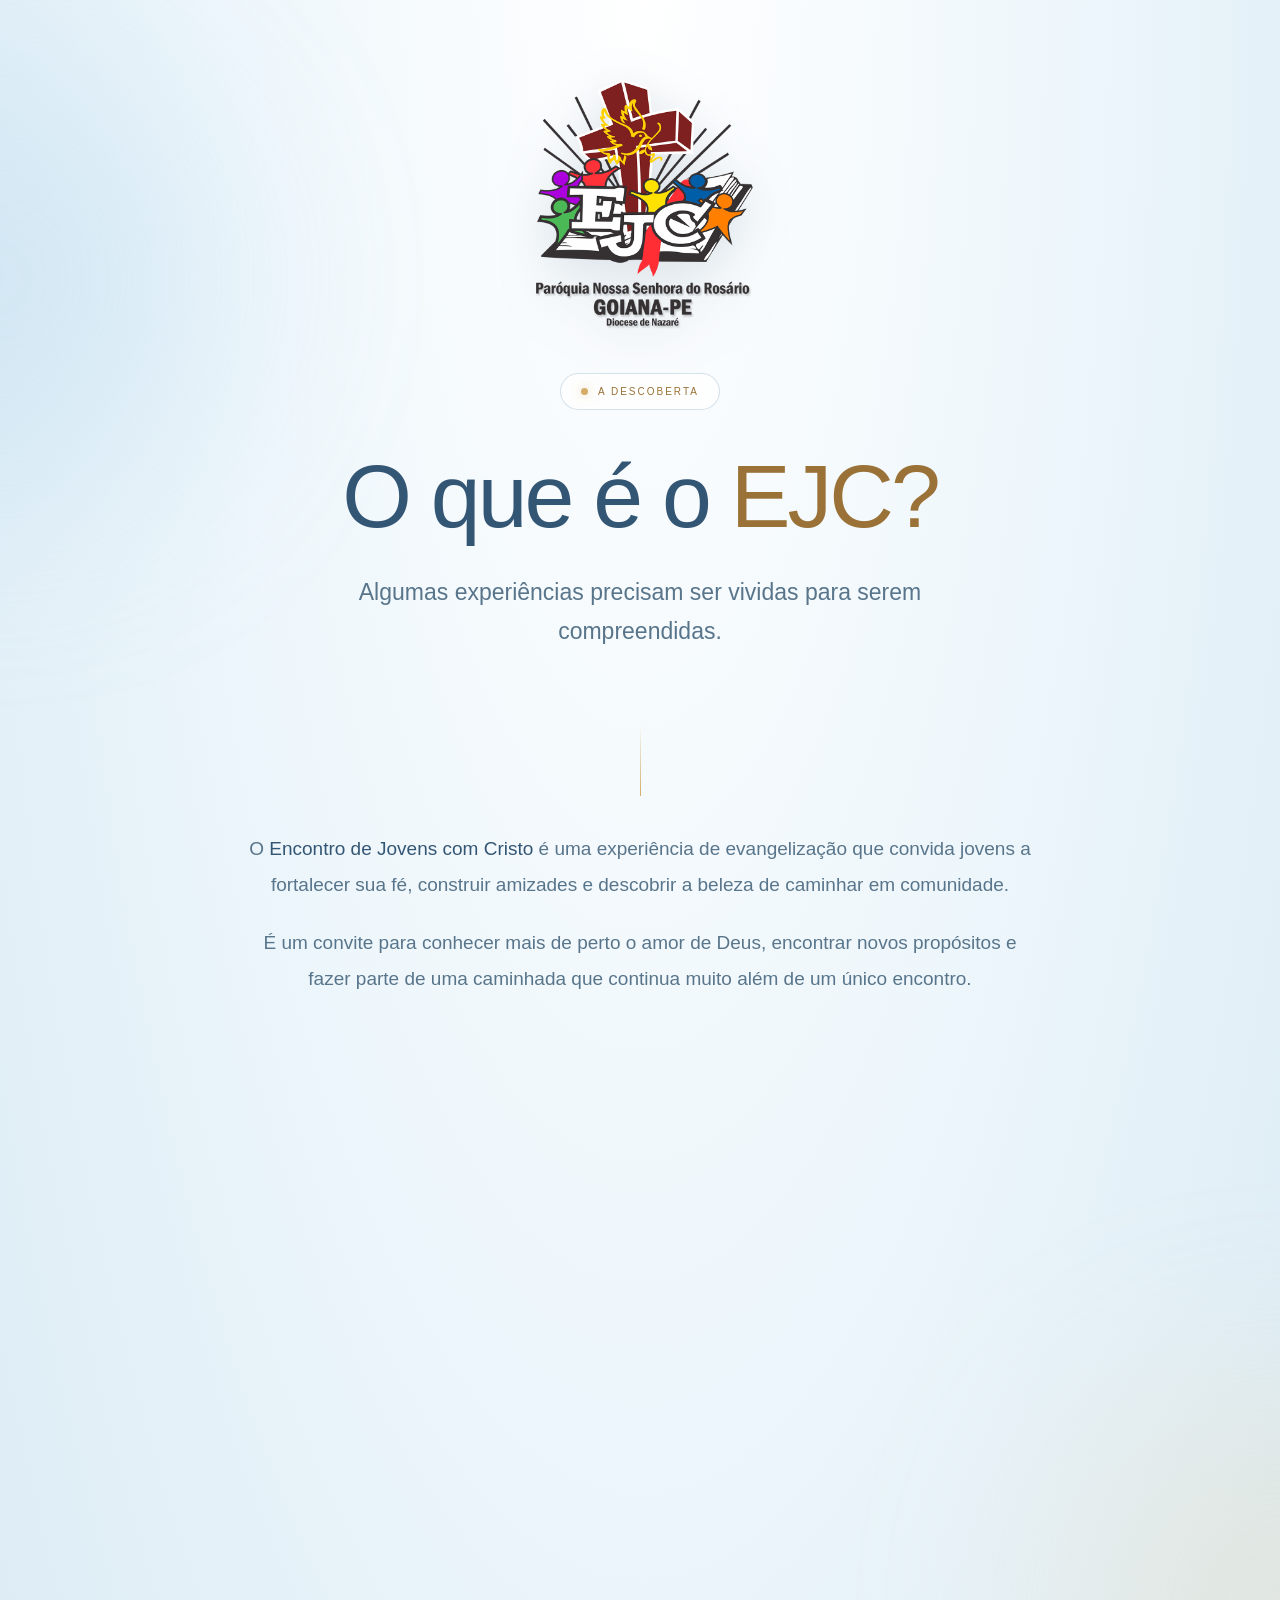
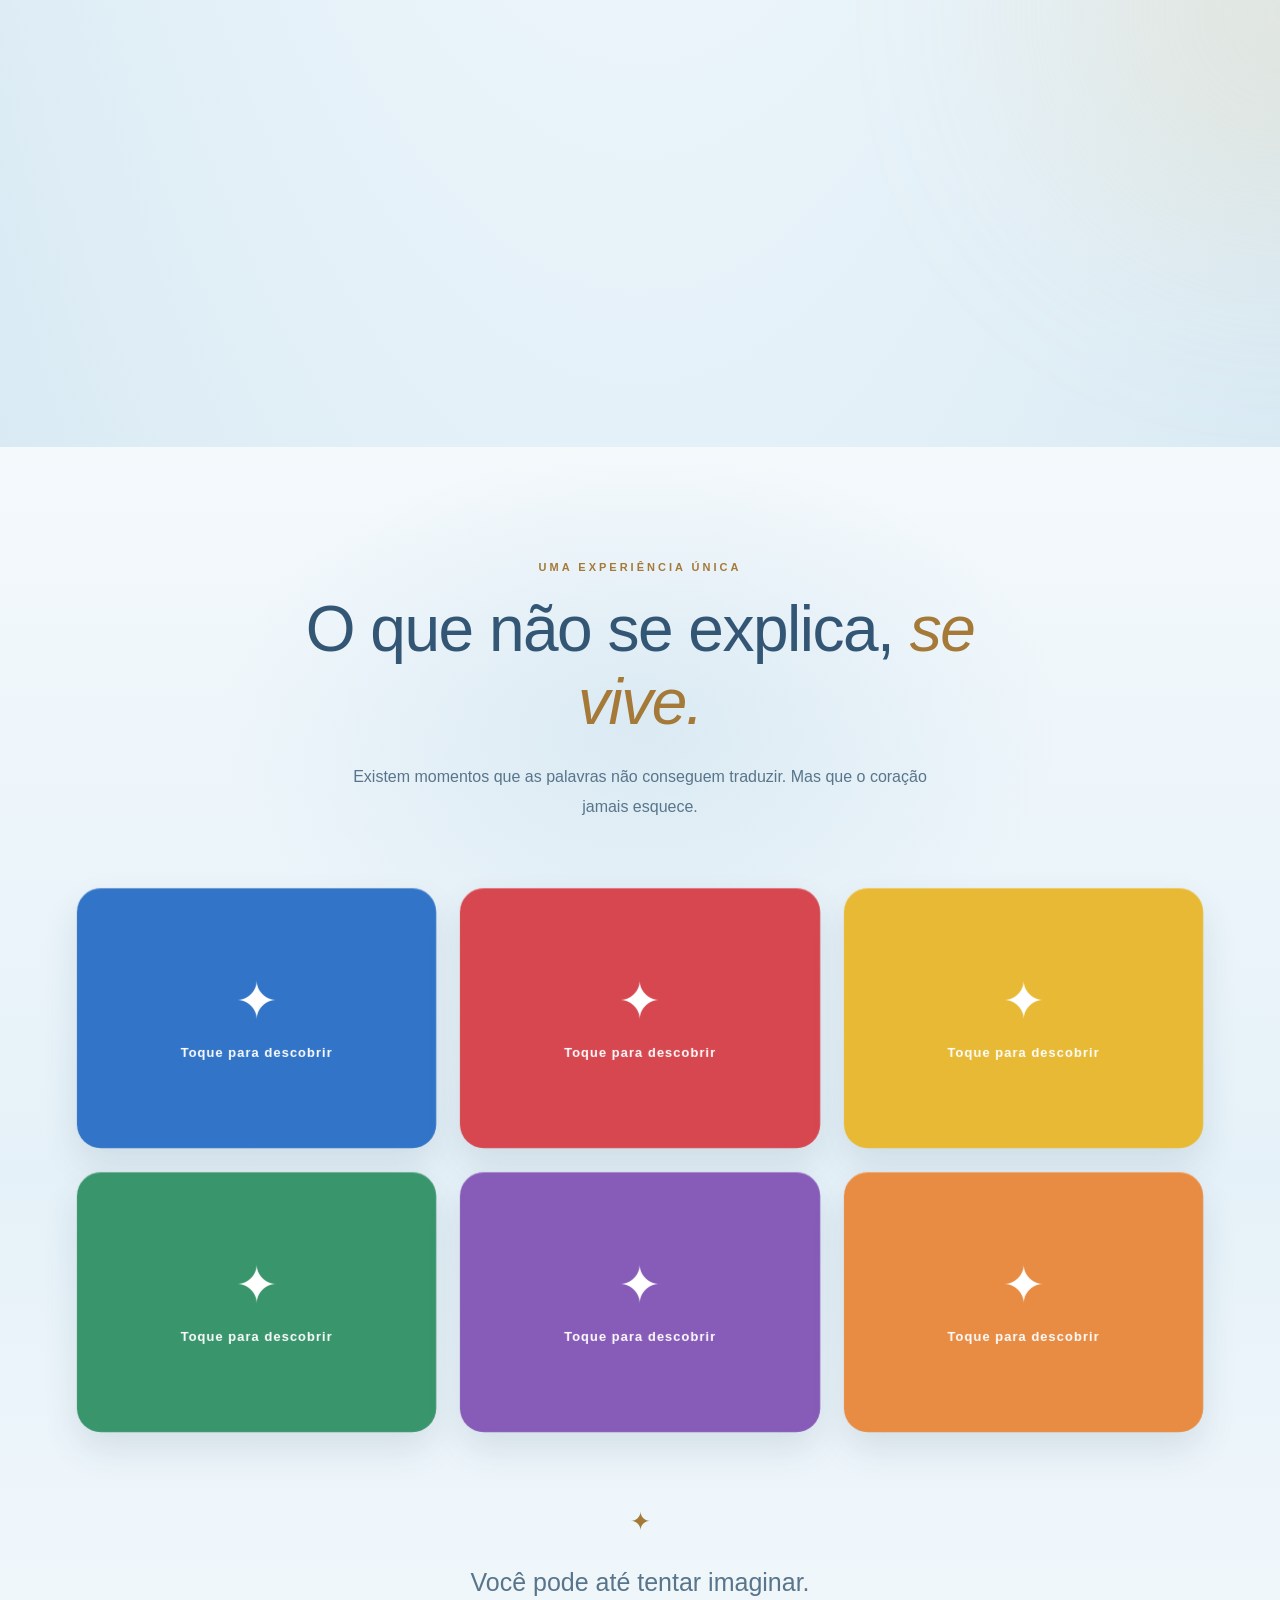
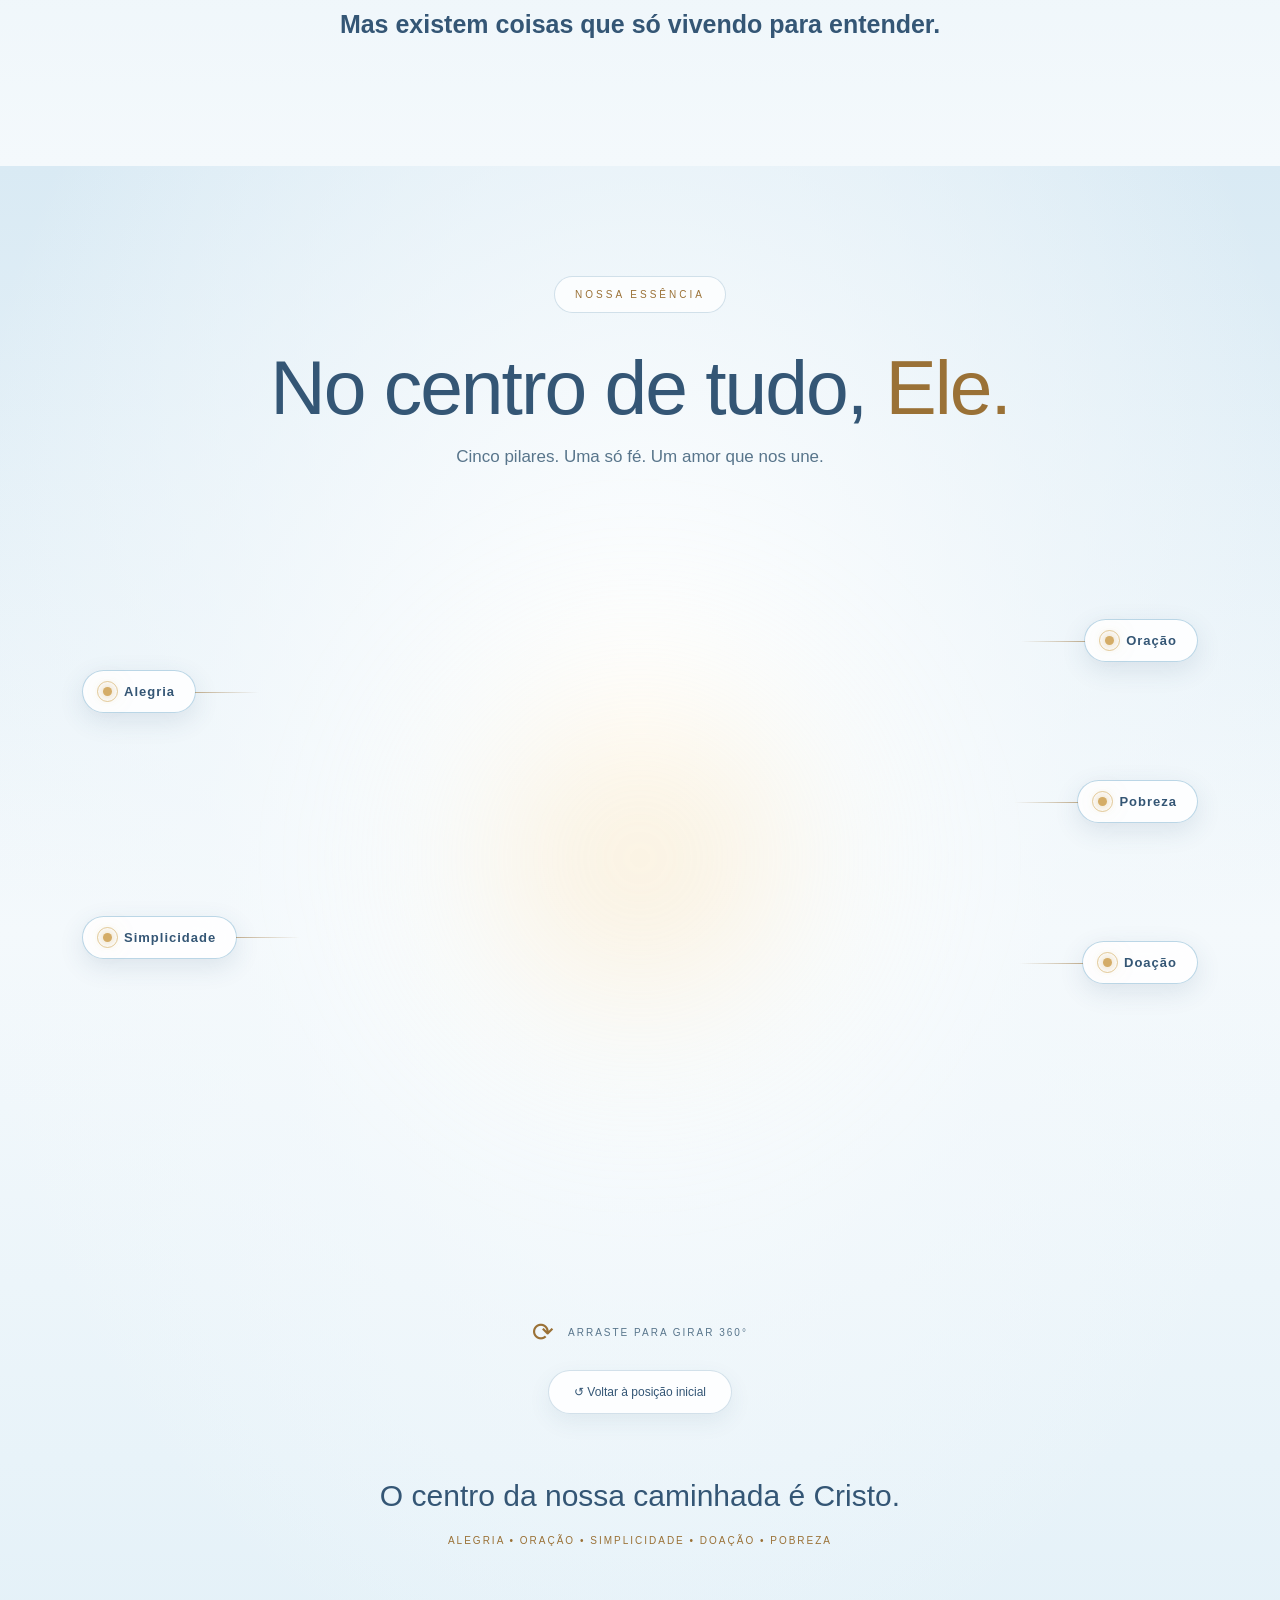
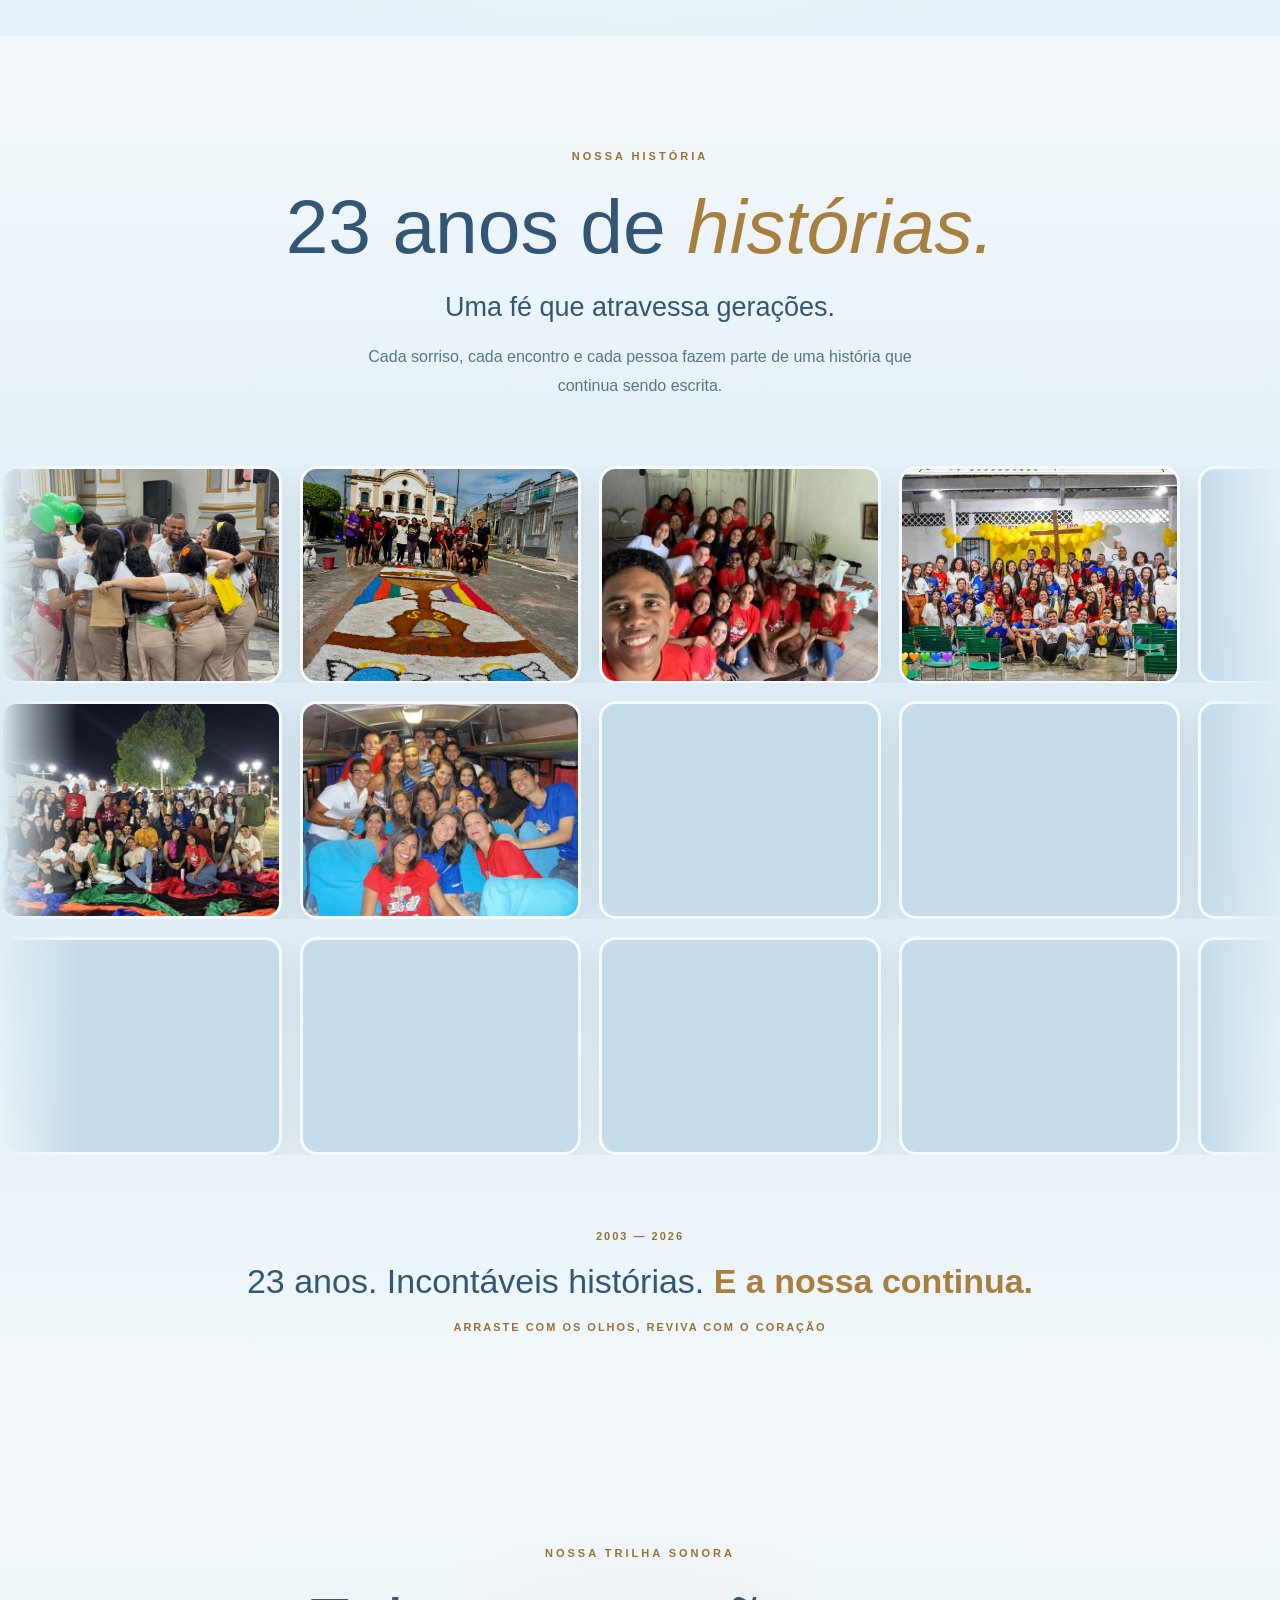
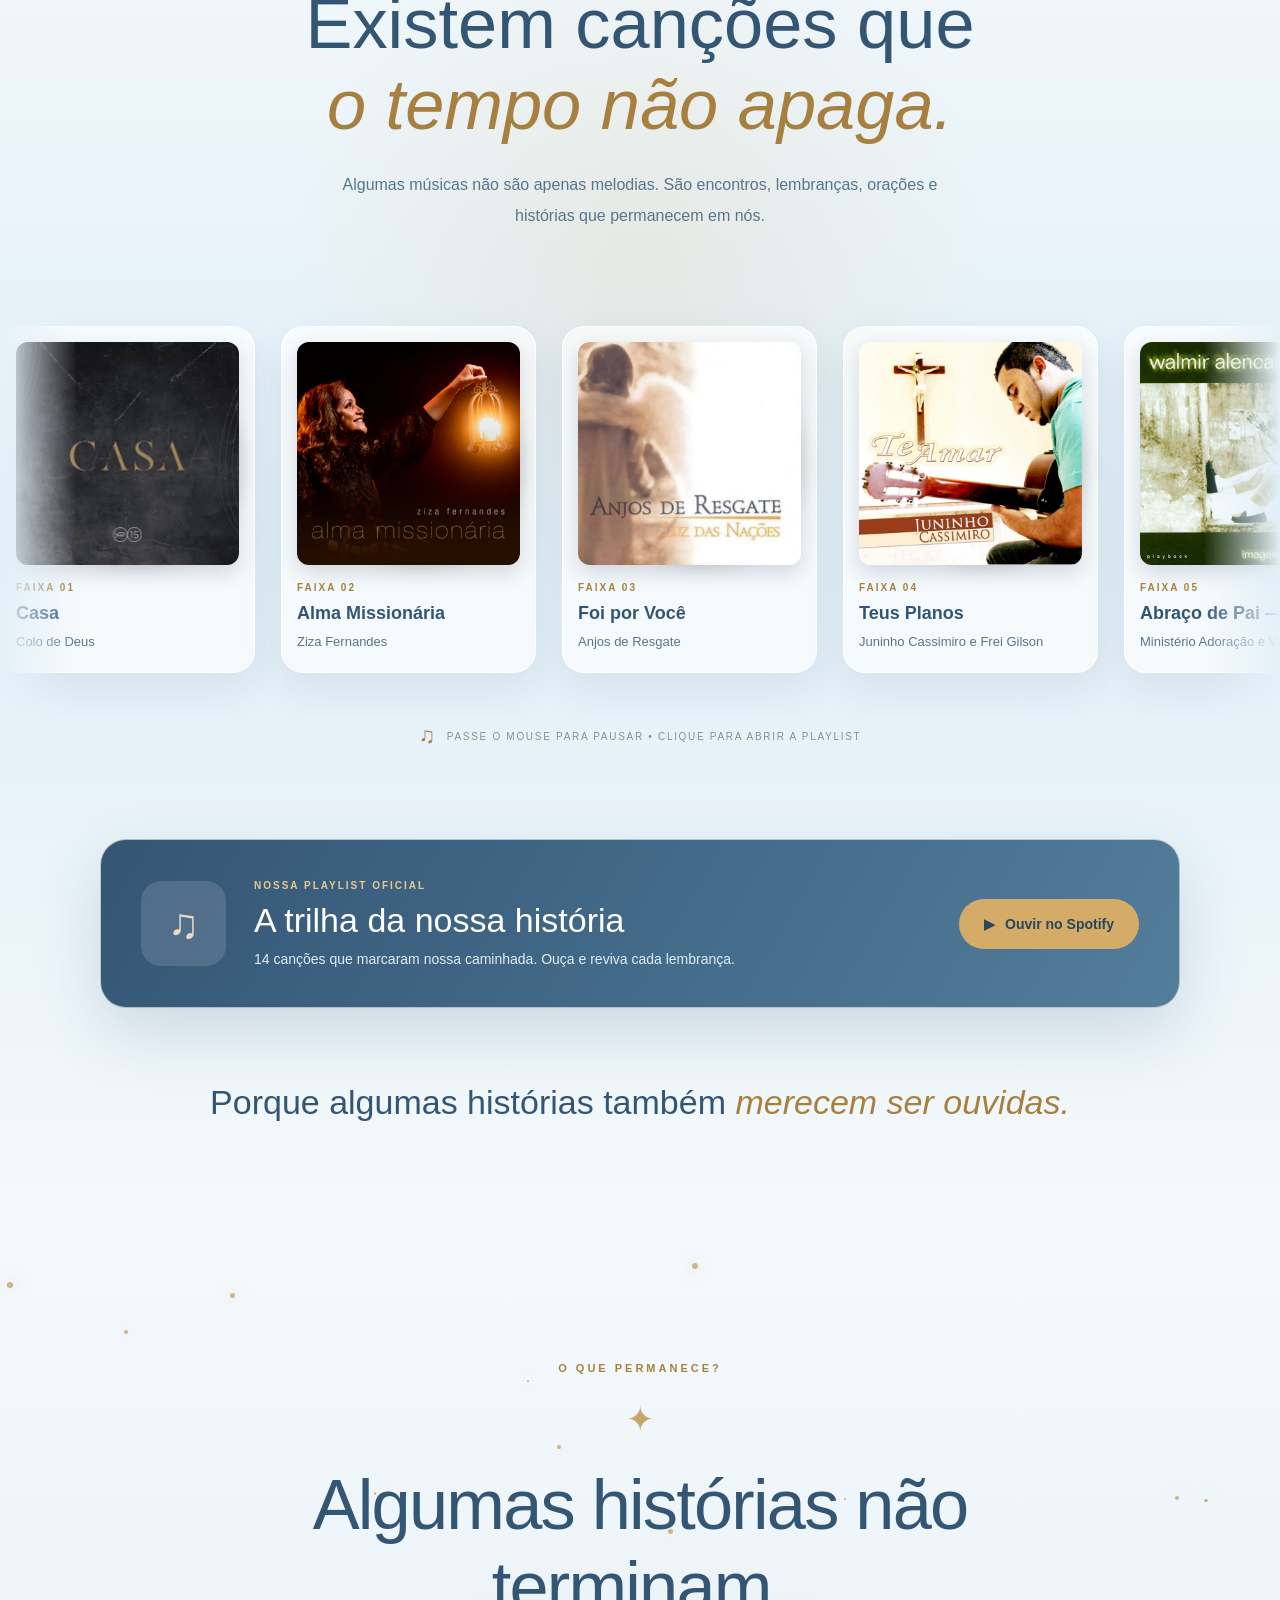
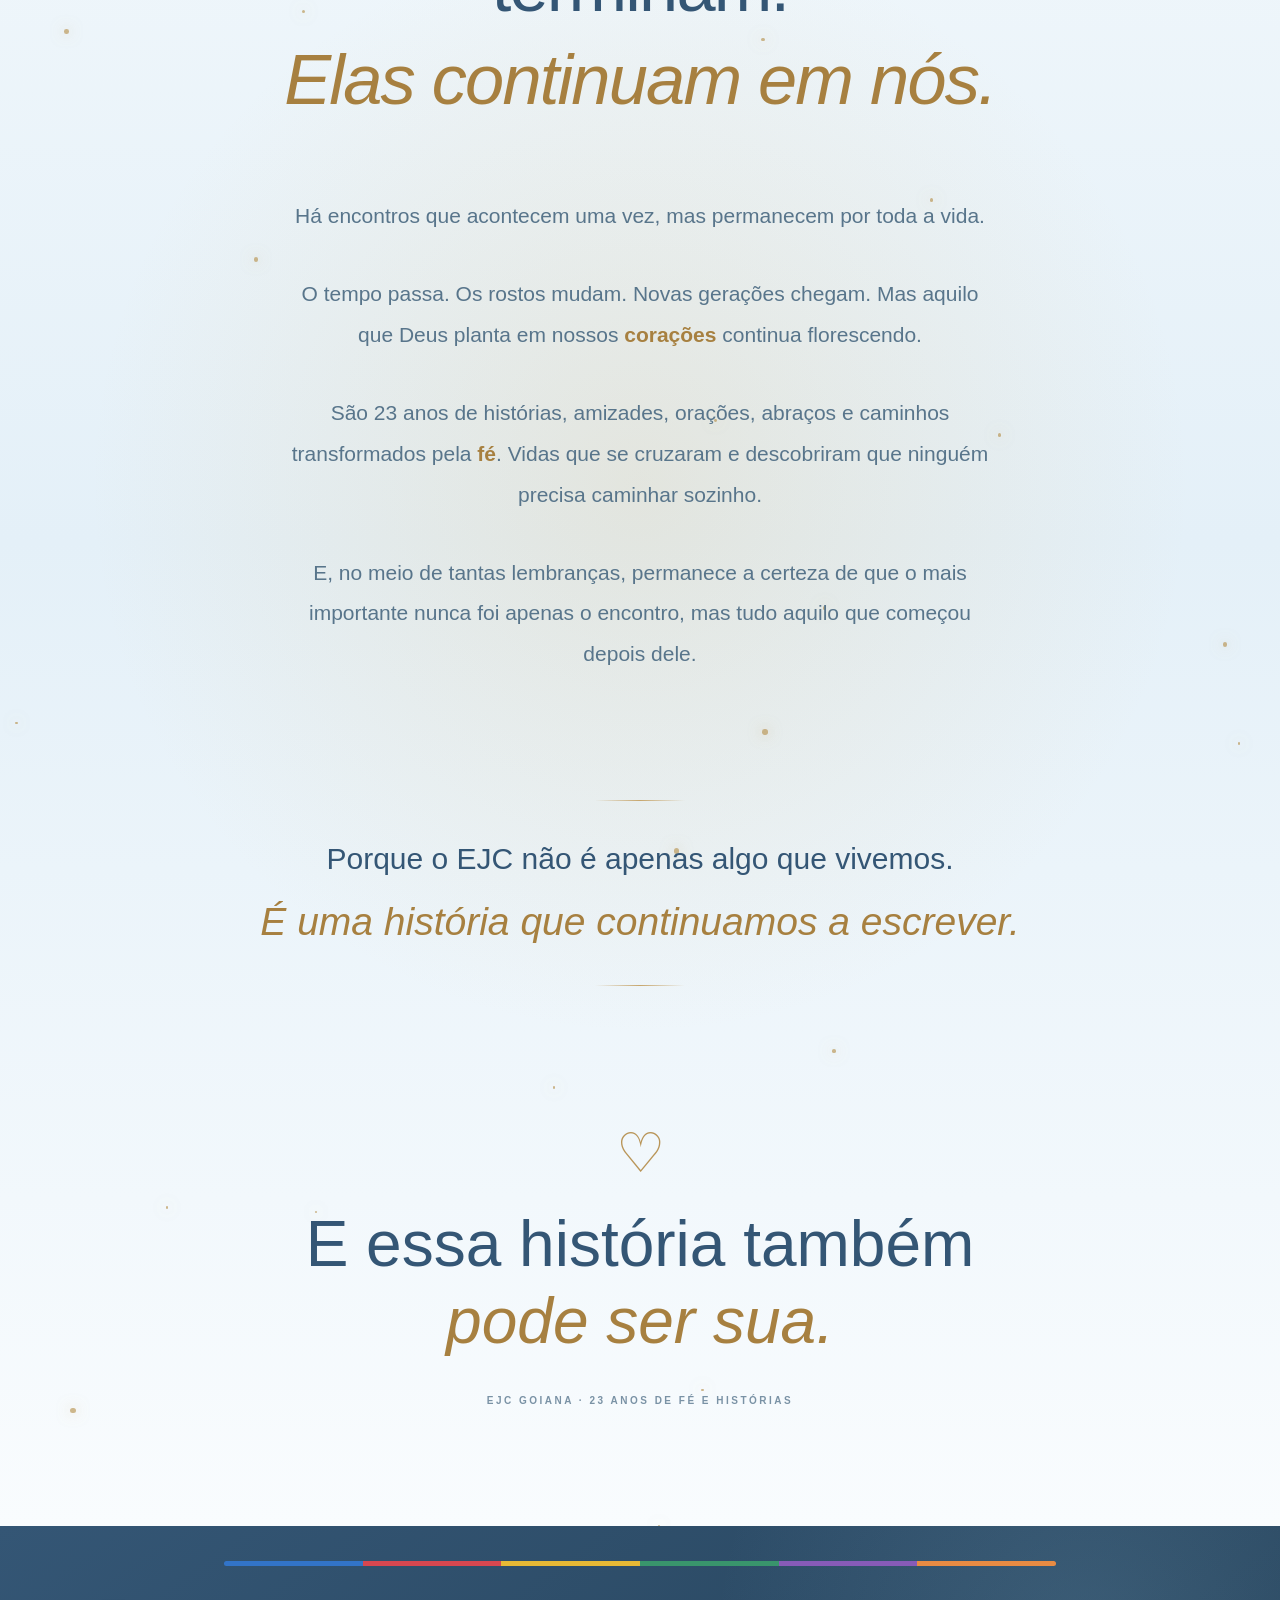
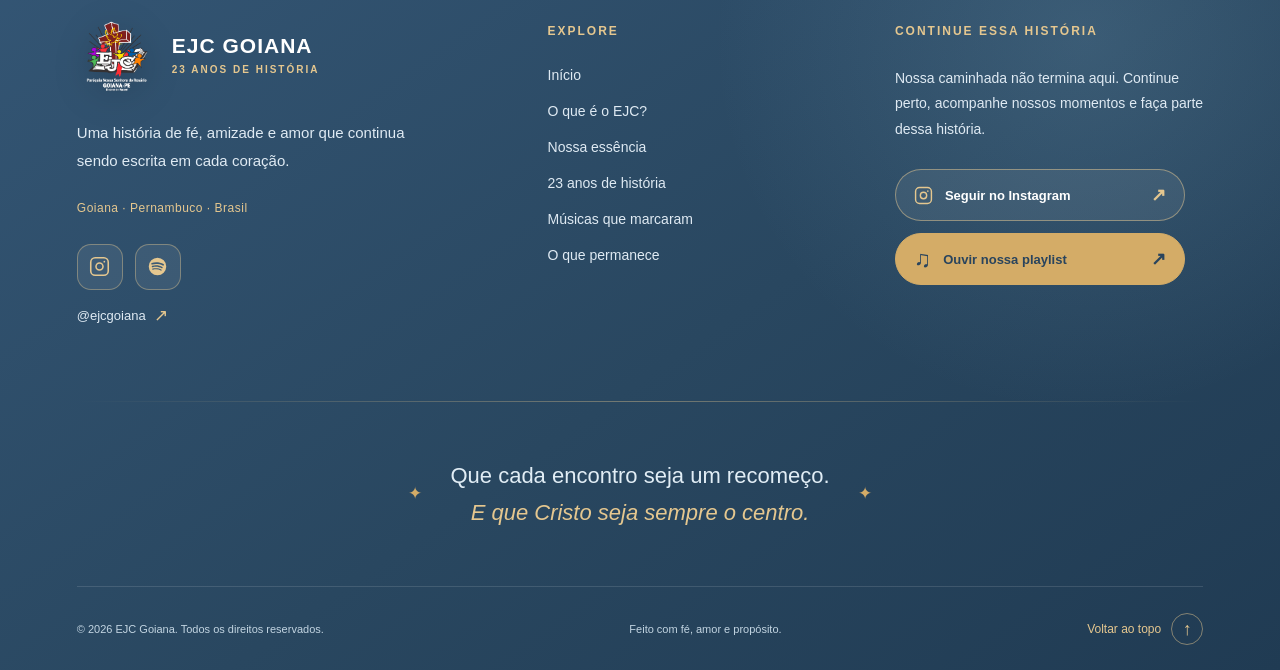
==== commit 5b4a78f7: "Integra agenda mensal e painel administrativo com Firebase" ====
--- a/index.html
+++ b/index.html
@@ -19,6 +19,7 @@
     <link rel="stylesheet" href="css/rodape.css">
     <link rel="stylesheet" href="css/acabamento.css">
     <link rel="stylesheet" href="css/experiencia.css">
+    <link rel="stylesheet" href="css/agenda.css">
     <script src="js/script.js" defer></script>
 </head>
 
@@ -147,6 +148,65 @@
             </div>
 
         </section>
+
+
+        <!-- ===================================== -->
+        <!-- AGENDA MENSAL - EJC GOIANA            -->
+        <!-- ===================================== -->
+
+        <section class="agenda-ejc" id="agenda">
+
+            <div class="agenda-container">
+
+                <div class="agenda-cabecalho">
+                    <span class="agenda-etiqueta">
+                        EJC GOIANA • NOSSA PROGRAMAÇÃO
+                    </span>
+
+                    <h2>Nossa <em>Agenda</em></h2>
+
+                    <p>
+                        Momentos de fé, amizade e comunhão
+                        que nos unem.
+                    </p>
+                </div>
+
+                <div class="agenda-painel">
+
+                    <div class="agenda-navegacao">
+
+                        <button type="button" id="agenda-anterior" aria-label="Mês anterior">
+                            &#10094;
+                        </button>
+
+                        <div class="agenda-mes-info">
+                            <h3 id="agenda-mes-titulo"></h3>
+                            <span>AGENDA MENSAL</span>
+                        </div>
+
+                        <button type="button" id="agenda-proximo" aria-label="Próximo mês">
+                            &#10095;
+                        </button>
+
+                    </div>
+
+                    <!-- Eventos carregados automaticamente -->
+                    <div class="agenda-lista" id="agenda-lista" aria-live="polite"></div>
+
+                    <div class="agenda-rodape">
+                        <span>
+                            Um encontro pode transformar uma história.
+                        </span>
+                    </div>
+
+                </div>
+
+            </div>
+
+        </section>
+
+        <!-- FIM DA AGENDA MENSAL -->
+
 
 
 
@@ -1073,6 +1133,8 @@
 
     <script src="js/experiencia.js" defer></script>
 
+    <script type="module" src="js/agenda.js"></script>
+
 
 
 
--- a/css/agenda.css
+++ b/css/agenda.css
@@ -0,0 +1,506 @@
+
+/* =========================================
+   AGENDA MENSAL - EJC GOIANA
+   IDENTIDADE VISUAL: CÉU E FÉ
+========================================= */
+
+.agenda-ejc,
+.agenda-ejc * {
+    box-sizing: border-box;
+}
+
+/* SEÇÃO PRINCIPAL */
+
+.agenda-ejc {
+    position: relative;
+    width: 100%;
+    padding: 110px 24px 120px;
+    overflow: hidden;
+
+    background:
+        radial-gradient(
+            circle at 15% 20%,
+            rgba(139, 185, 213, 0.20),
+            transparent 40%
+        ),
+        radial-gradient(
+            circle at 90% 80%,
+            rgba(212, 172, 103, 0.10),
+            transparent 35%
+        ),
+        linear-gradient(
+            180deg,
+            #f4f9fc 0%,
+            #eaf3f9 100%
+        );
+}
+
+/* DETALHE DECORATIVO */
+
+.agenda-ejc::before {
+    content: "";
+    position: absolute;
+    width: 350px;
+    height: 350px;
+    top: -160px;
+    right: -120px;
+
+    background: rgba(139, 185, 213, 0.15);
+    border-radius: 50%;
+    filter: blur(65px);
+    pointer-events: none;
+}
+
+.agenda-container {
+    position: relative;
+    z-index: 1;
+    width: 100%;
+    max-width: 1050px;
+    margin: 0 auto;
+}
+
+/* =========================================
+   CABEÇALHO
+========================================= */
+
+.agenda-cabecalho {
+    text-align: center;
+    margin-bottom: 52px;
+}
+
+.agenda-etiqueta {
+    display: inline-block;
+    margin-bottom: 18px;
+
+    color: #7894a7;
+    font-size: 11px;
+    font-weight: 700;
+    letter-spacing: 3px;
+    text-transform: uppercase;
+}
+
+.agenda-cabecalho h2 {
+    margin: 0 0 18px;
+
+    color: #345675;
+    font-size: clamp(38px, 5vw, 60px);
+    font-weight: 600;
+    line-height: 1.15;
+    letter-spacing: -1.5px;
+}
+
+.agenda-cabecalho h2 em {
+    color: #8bb9d5;
+    font-style: italic;
+}
+
+.agenda-cabecalho p {
+    max-width: 550px;
+    margin: 0 auto;
+
+    color: #58758b;
+    font-size: 16px;
+    line-height: 1.8;
+}
+
+/* =========================================
+   PAINEL DA AGENDA
+========================================= */
+
+.agenda-painel {
+    width: 100%;
+    padding: 38px 42px;
+
+    background: rgba(255, 255, 255, 0.88);
+    backdrop-filter: blur(18px);
+    -webkit-backdrop-filter: blur(18px);
+
+    border: 1px solid rgba(255, 255, 255, 0.95);
+    border-radius: 28px;
+
+    box-shadow:
+        0 25px 70px rgba(52, 86, 117, 0.08),
+        0 4px 15px rgba(52, 86, 117, 0.03);
+}
+
+/* =========================================
+   NAVEGAÇÃO DOS MESES
+========================================= */
+
+.agenda-navegacao {
+    display: flex;
+    align-items: center;
+    justify-content: space-between;
+    gap: 20px;
+
+    padding-bottom: 28px;
+    border-bottom: 1px solid #e6eef3;
+}
+
+.agenda-navegacao button {
+    display: flex;
+    align-items: center;
+    justify-content: center;
+
+    width: 48px;
+    height: 48px;
+    flex-shrink: 0;
+    padding: 0;
+
+    background: #f0f6fa;
+    color: #345675;
+    border: 1px solid #e1ebf2;
+    border-radius: 50%;
+
+    font-size: 20px;
+    cursor: pointer;
+    transition: all 0.3s ease;
+}
+
+.agenda-navegacao button:hover {
+    background: #345675;
+    color: #ffffff;
+    border-color: #345675;
+    transform: translateY(-3px);
+    box-shadow: 0 8px 20px rgba(52, 86, 117, 0.18);
+}
+
+.agenda-mes-info {
+    flex: 1;
+    text-align: center;
+}
+
+.agenda-mes-info h3 {
+    margin: 0 0 7px;
+
+    color: #345675;
+    font-size: 26px;
+    font-weight: 600;
+}
+
+.agenda-mes-info span {
+    color: #91a8b8;
+    font-size: 10px;
+    font-weight: 700;
+    letter-spacing: 2.5px;
+}
+
+/* =========================================
+   LISTA DE EVENTOS
+========================================= */
+
+.agenda-lista {
+    padding-top: 10px;
+}
+
+.agenda-evento {
+    display: flex;
+    align-items: center;
+    gap: 28px;
+
+    padding: 28px 12px;
+    border-bottom: 1px solid #eaf0f4;
+
+    transition: all 0.3s ease;
+}
+
+.agenda-evento:last-child {
+    border-bottom: none;
+}
+
+.agenda-evento:hover {
+    background: rgba(234, 243, 249, 0.55);
+    border-radius: 16px;
+}
+
+/* BLOCO COM A DATA */
+
+.agenda-data {
+    display: flex;
+    flex-direction: column;
+    align-items: center;
+    justify-content: center;
+
+    width: 90px;
+    min-width: 90px;
+    height: 90px;
+
+    background: linear-gradient(
+        145deg,
+        #eaf3f9,
+        #dcebf5
+    );
+
+    border: 1px solid rgba(139, 185, 213, 0.20);
+    border-radius: 18px;
+}
+
+.agenda-data strong {
+    color: #345675;
+    font-size: 34px;
+    font-weight: 700;
+    line-height: 1;
+}
+
+.agenda-data span {
+    margin-top: 7px;
+
+    color: #7894a7;
+    font-size: 11px;
+    font-weight: 700;
+    letter-spacing: 2px;
+}
+
+/* CONTEÚDO DO EVENTO */
+
+.agenda-evento-conteudo {
+    flex: 1;
+    min-width: 0;
+}
+
+.agenda-tipo {
+    display: block;
+    margin-bottom: 9px;
+
+    color: #b38d4c;
+    font-size: 10px;
+    font-weight: 700;
+    letter-spacing: 2px;
+}
+
+.agenda-evento-conteudo h4 {
+    margin: 0 0 10px;
+
+    color: #345675;
+    font-size: 22px;
+    font-weight: 600;
+    line-height: 1.3;
+}
+
+.agenda-evento-conteudo p {
+    margin: 0;
+
+    color: #7894a7;
+    font-size: 14px;
+    line-height: 1.7;
+}
+
+.agenda-descricao {
+    margin-top: 10px !important;
+    color: #58758b !important;
+}
+
+.agenda-link {
+    display: inline-flex;
+    align-items: center;
+
+    margin-top: 14px;
+    padding: 9px 15px;
+
+    color: #345675;
+    background: #eaf3f9;
+
+    border-radius: 8px;
+    font-size: 12px;
+    font-weight: 700;
+    text-decoration: none;
+
+    transition: all 0.3s ease;
+}
+
+.agenda-link:hover {
+    background: #345675;
+    color: white;
+}
+
+/* =========================================
+   MÊS SEM EVENTOS
+========================================= */
+
+.agenda-vazia {
+    padding: 70px 20px;
+    text-align: center;
+}
+
+.agenda-vazia span {
+    display: block;
+    margin-bottom: 18px;
+
+    color: #8bb9d5;
+    font-size: 44px;
+}
+
+.agenda-vazia h4 {
+    margin: 0 0 12px;
+
+    color: #345675;
+    font-size: 21px;
+    font-weight: 600;
+}
+
+.agenda-vazia p {
+    margin: 0;
+
+    color: #7894a7;
+    font-size: 14px;
+}
+
+/* =========================================
+   RODAPÉ DA AGENDA
+========================================= */
+
+.agenda-rodape {
+    padding-top: 28px;
+    margin-top: 8px;
+
+    border-top: 1px solid #edf2f6;
+
+    text-align: center;
+    color: #91a8b8;
+    font-size: 12px;
+    font-style: italic;
+}
+
+/* =========================================
+   RESPONSIVIDADE - TABLET
+========================================= */
+
+@media (max-width: 768px) {
+
+    .agenda-ejc {
+        padding: 80px 18px 90px;
+    }
+
+    .agenda-cabecalho {
+        margin-bottom: 36px;
+    }
+
+    .agenda-cabecalho h2 {
+        font-size: 42px;
+    }
+
+    .agenda-painel {
+        padding: 25px 20px;
+        border-radius: 22px;
+    }
+
+    .agenda-mes-info h3 {
+        font-size: 21px;
+    }
+
+    .agenda-evento {
+        gap: 18px;
+        padding: 24px 5px;
+    }
+
+    .agenda-data {
+        width: 72px;
+        min-width: 72px;
+        height: 78px;
+    }
+
+    .agenda-data strong {
+        font-size: 28px;
+    }
+
+    .agenda-evento-conteudo h4 {
+        font-size: 19px;
+    }
+}
+
+/* =========================================
+   RESPONSIVIDADE - CELULAR
+========================================= */
+
+@media (max-width: 480px) {
+
+    .agenda-ejc {
+        padding: 65px 14px 75px;
+    }
+
+    .agenda-etiqueta {
+        font-size: 9px;
+        letter-spacing: 2px;
+    }
+
+    .agenda-cabecalho h2 {
+        font-size: 37px;
+    }
+
+    .agenda-cabecalho p {
+        font-size: 14px;
+    }
+
+    .agenda-painel {
+        padding: 20px 14px;
+        border-radius: 20px;
+    }
+
+    .agenda-navegacao {
+        gap: 8px;
+        padding-bottom: 22px;
+    }
+
+    .agenda-navegacao button {
+        width: 38px;
+        height: 38px;
+        font-size: 16px;
+    }
+
+    .agenda-mes-info h3 {
+        font-size: 18px;
+    }
+
+    .agenda-mes-info span {
+        font-size: 9px;
+        letter-spacing: 1.5px;
+    }
+
+    .agenda-evento {
+        gap: 12px;
+        padding: 20px 2px;
+        align-items: flex-start;
+    }
+
+    .agenda-data {
+        width: 62px;
+        min-width: 62px;
+        height: 70px;
+        border-radius: 12px;
+    }
+
+    .agenda-data strong {
+        font-size: 25px;
+    }
+
+    .agenda-data span {
+        font-size: 9px;
+    }
+
+    .agenda-evento-conteudo h4 {
+        font-size: 17px;
+    }
+
+    .agenda-evento-conteudo p {
+        font-size: 12px;
+    }
+
+    .agenda-tipo {
+        font-size: 9px;
+    }
+
+    .agenda-vazia {
+        padding: 55px 10px;
+    }
+}
+
+/* ACESSIBILIDADE */
+
+@media (prefers-reduced-motion: reduce) {
+    .agenda-ejc *,
+    .agenda-ejc *::before,
+    .agenda-ejc *::after {
+        transition: none !important;
+        animation: none !important;
+    }
+}
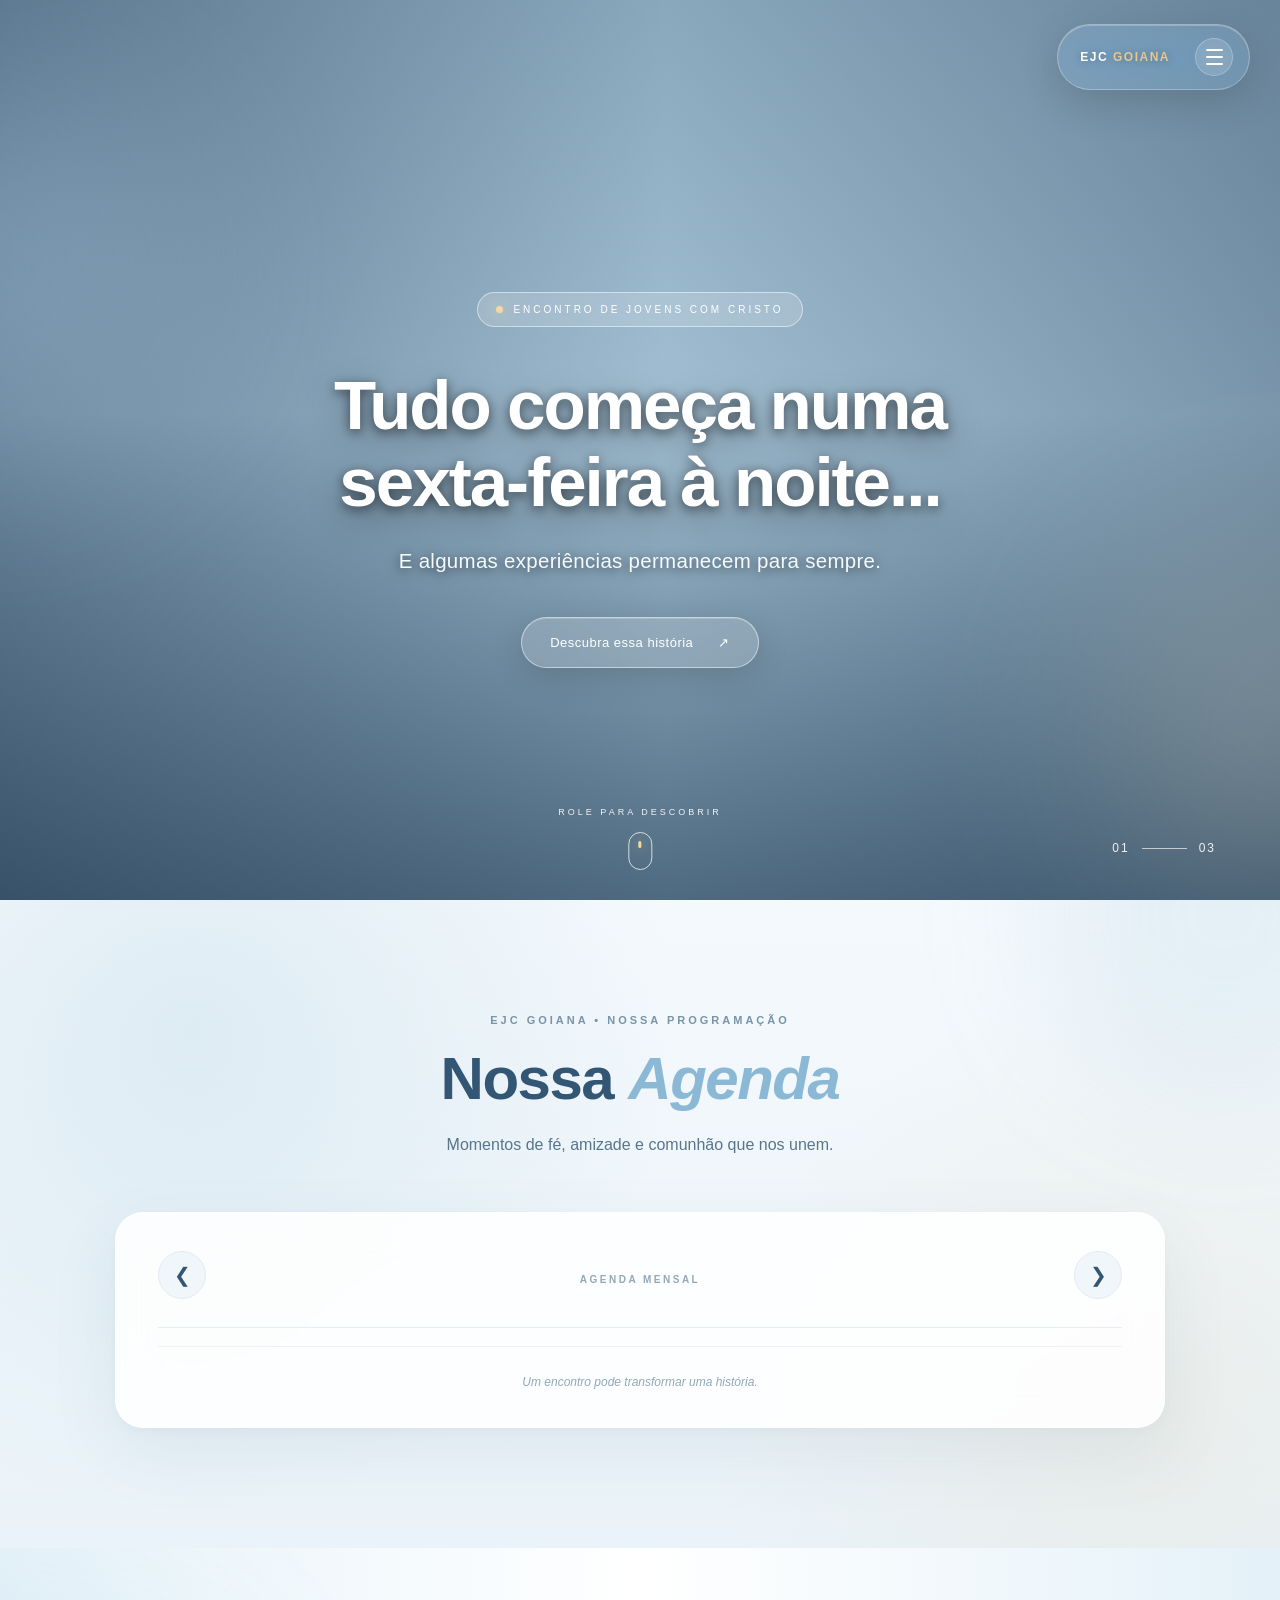
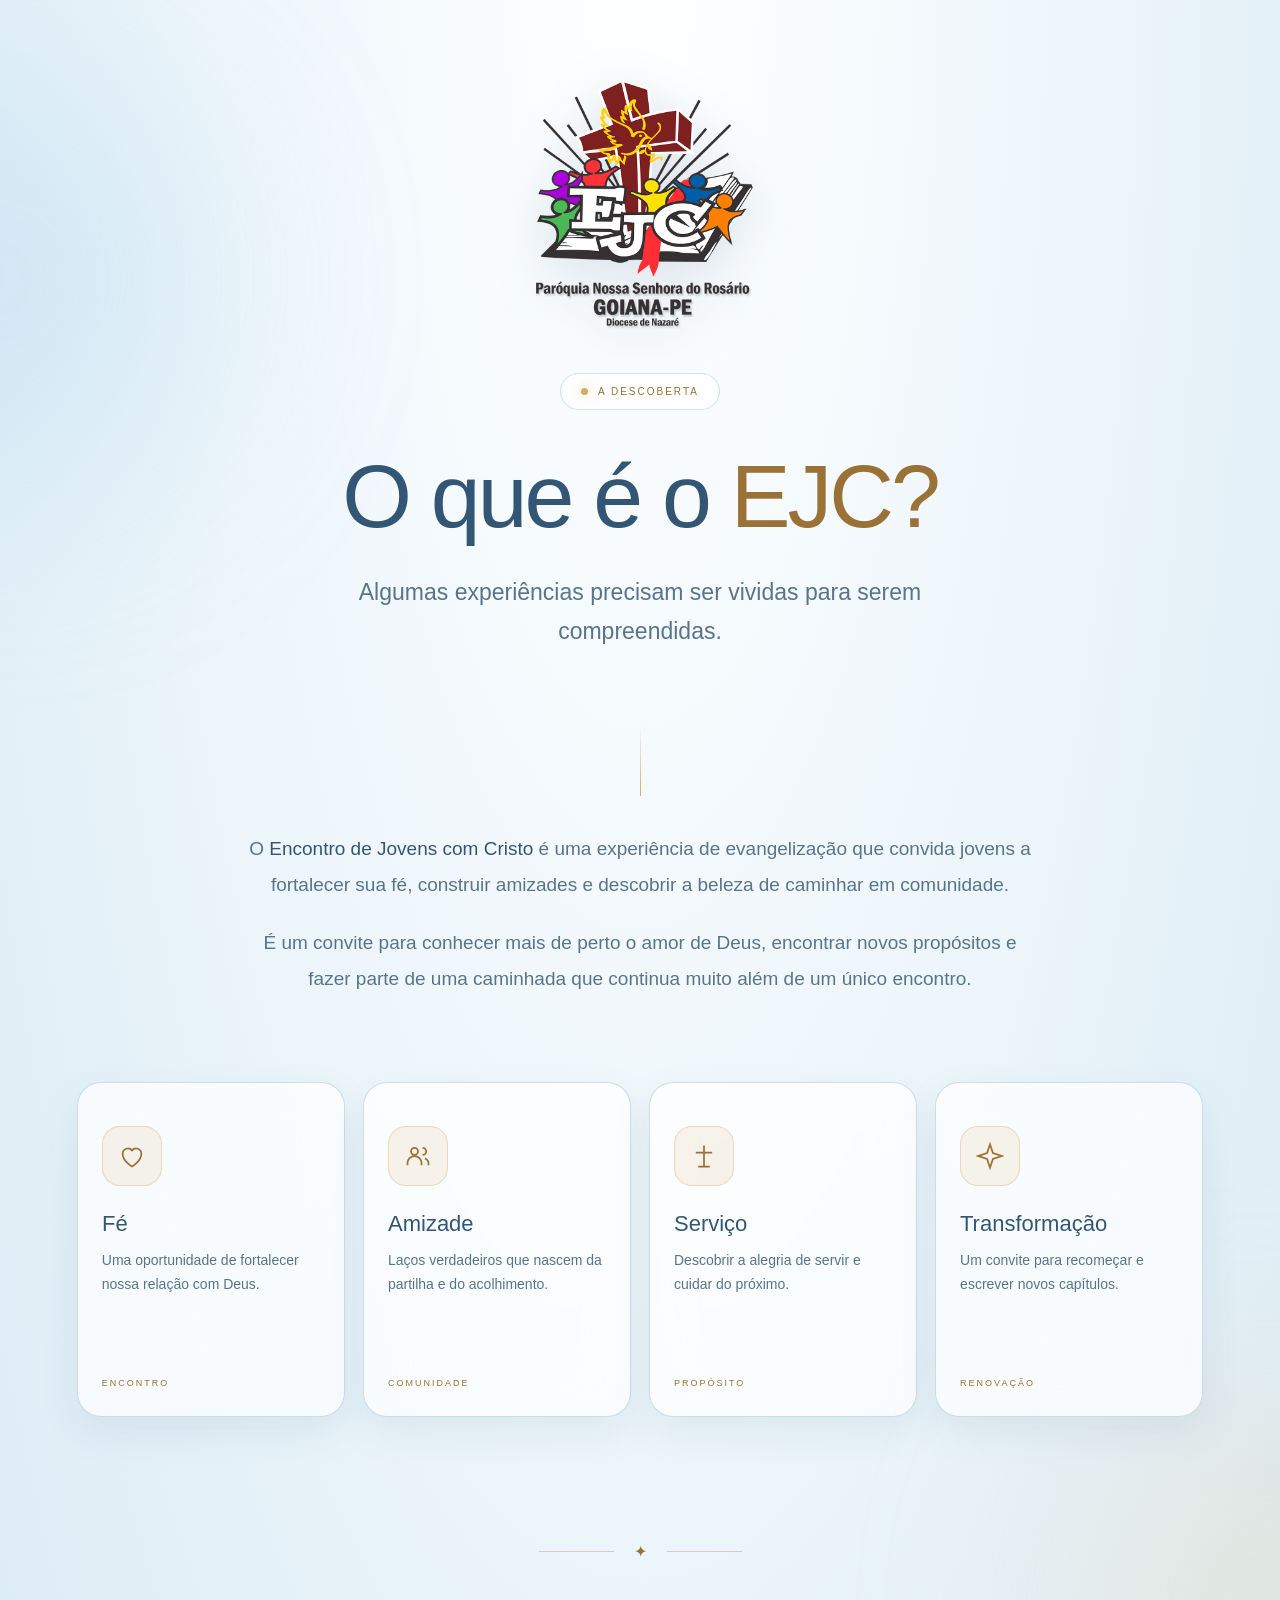
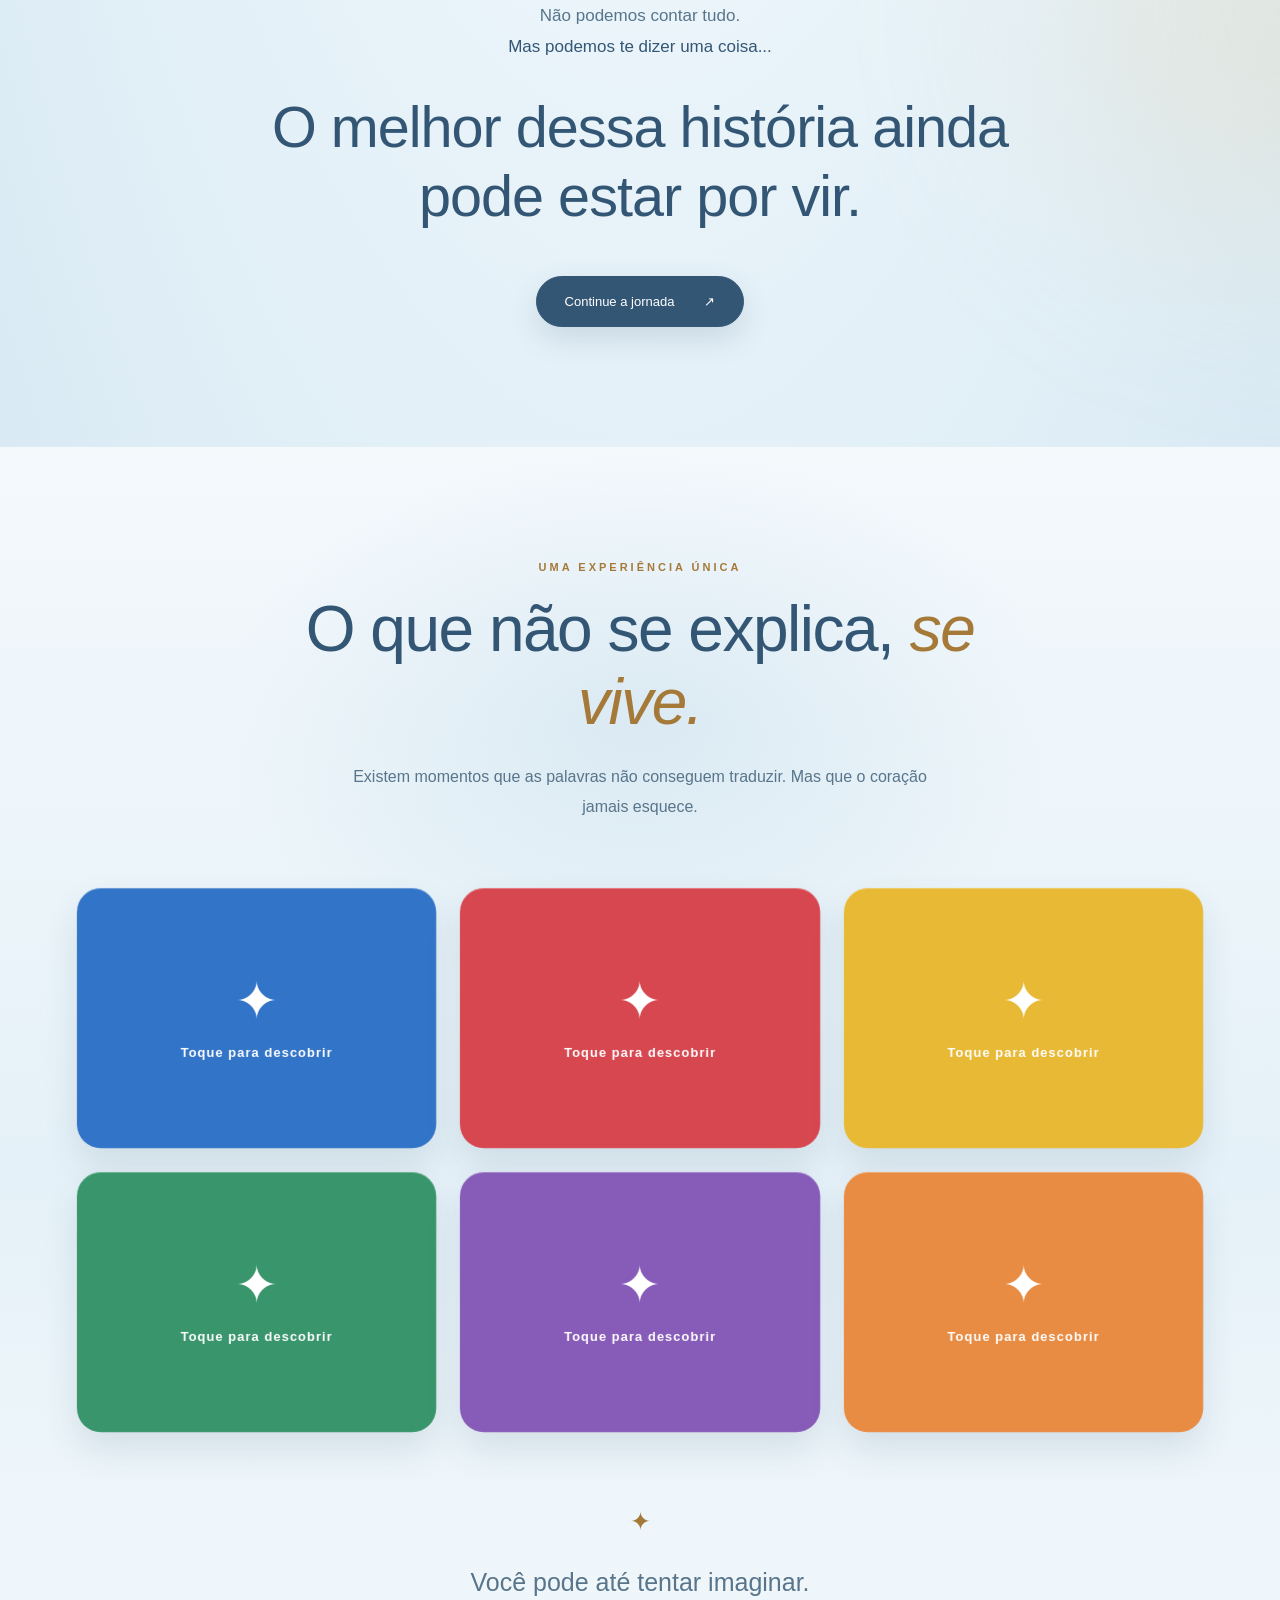
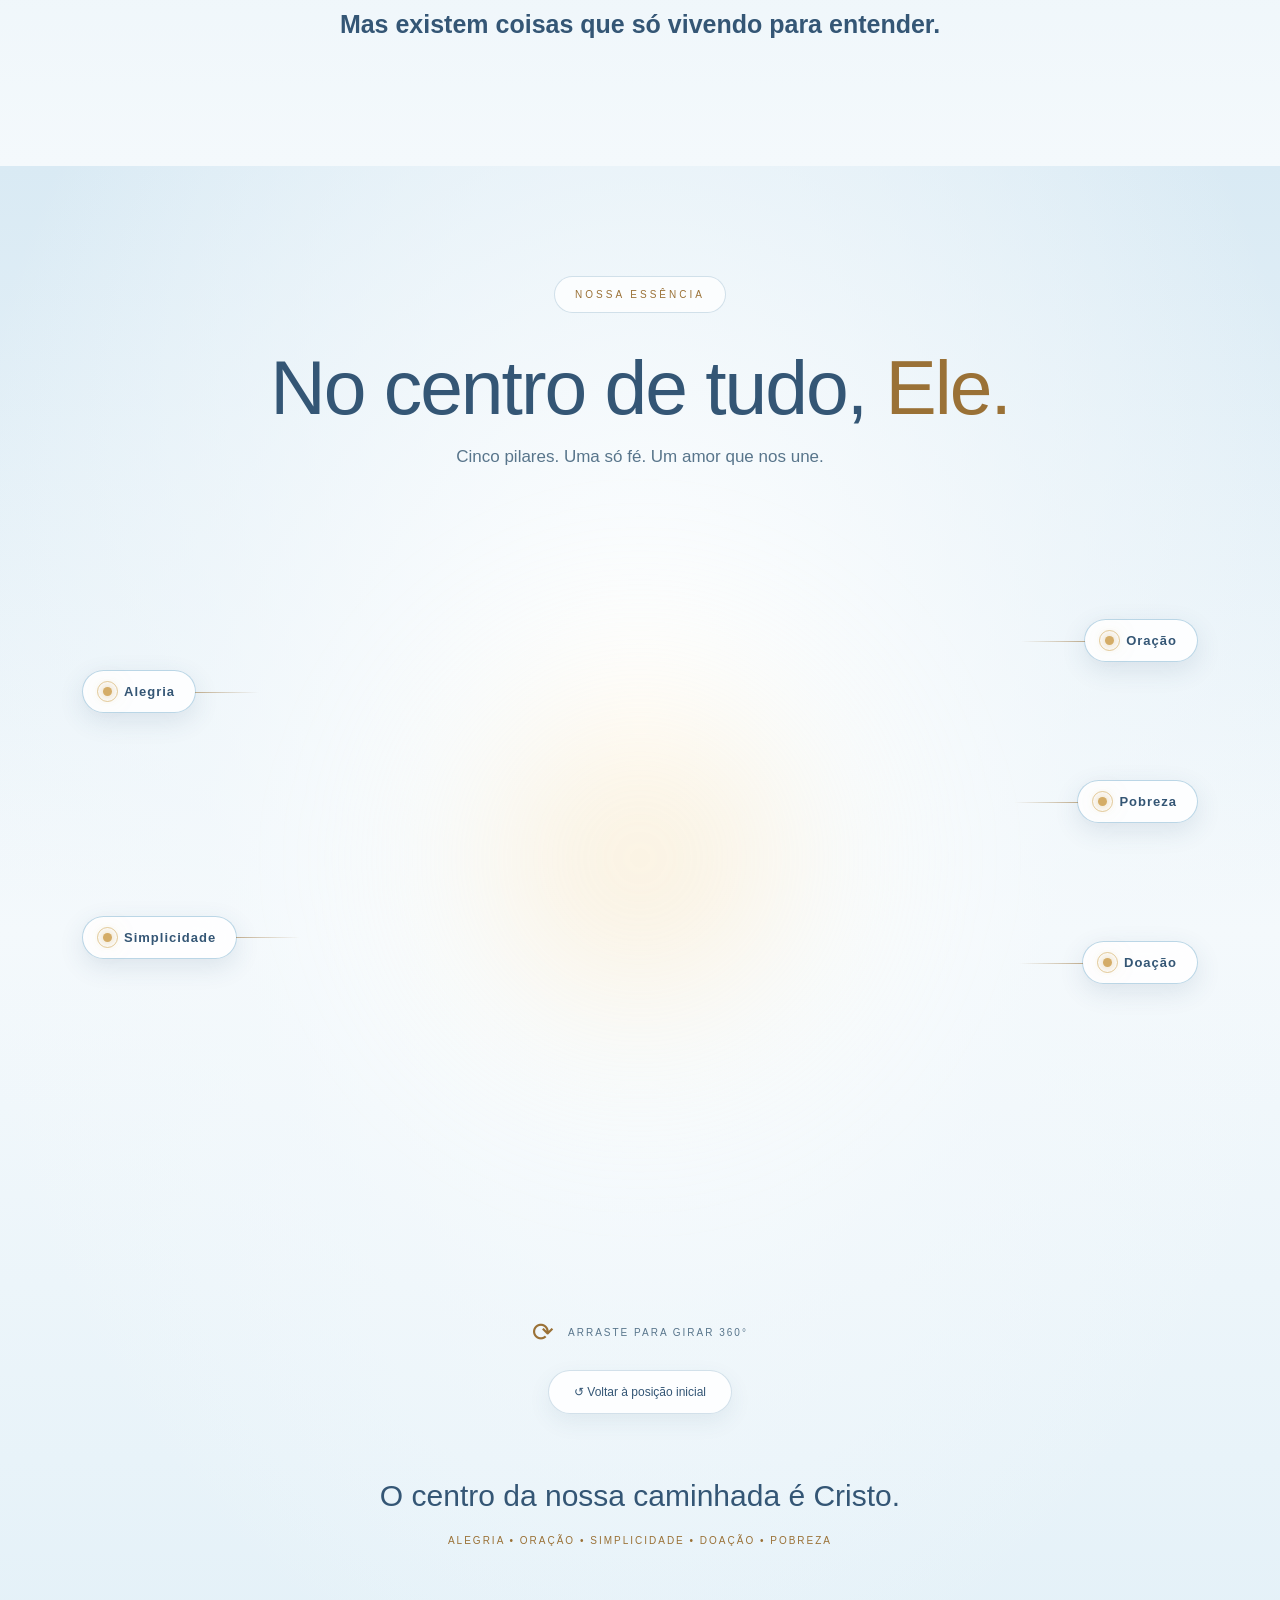
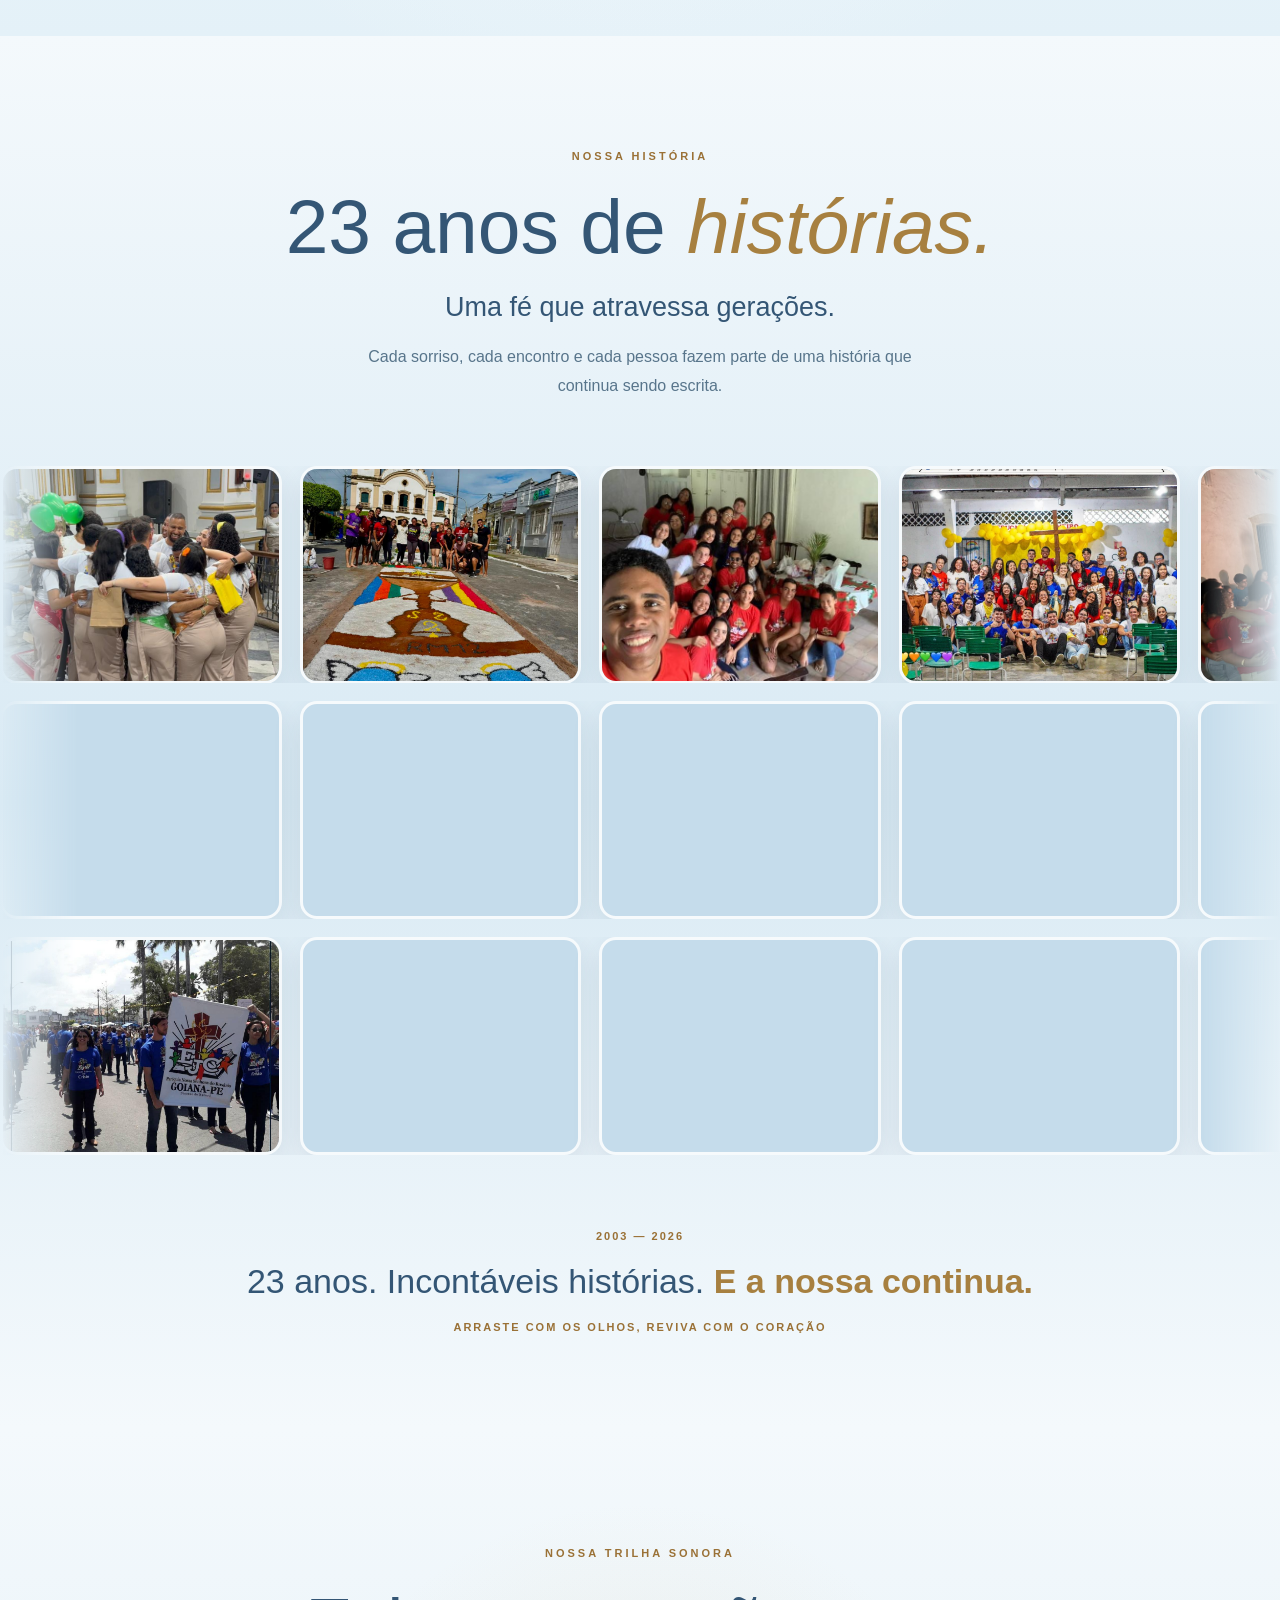
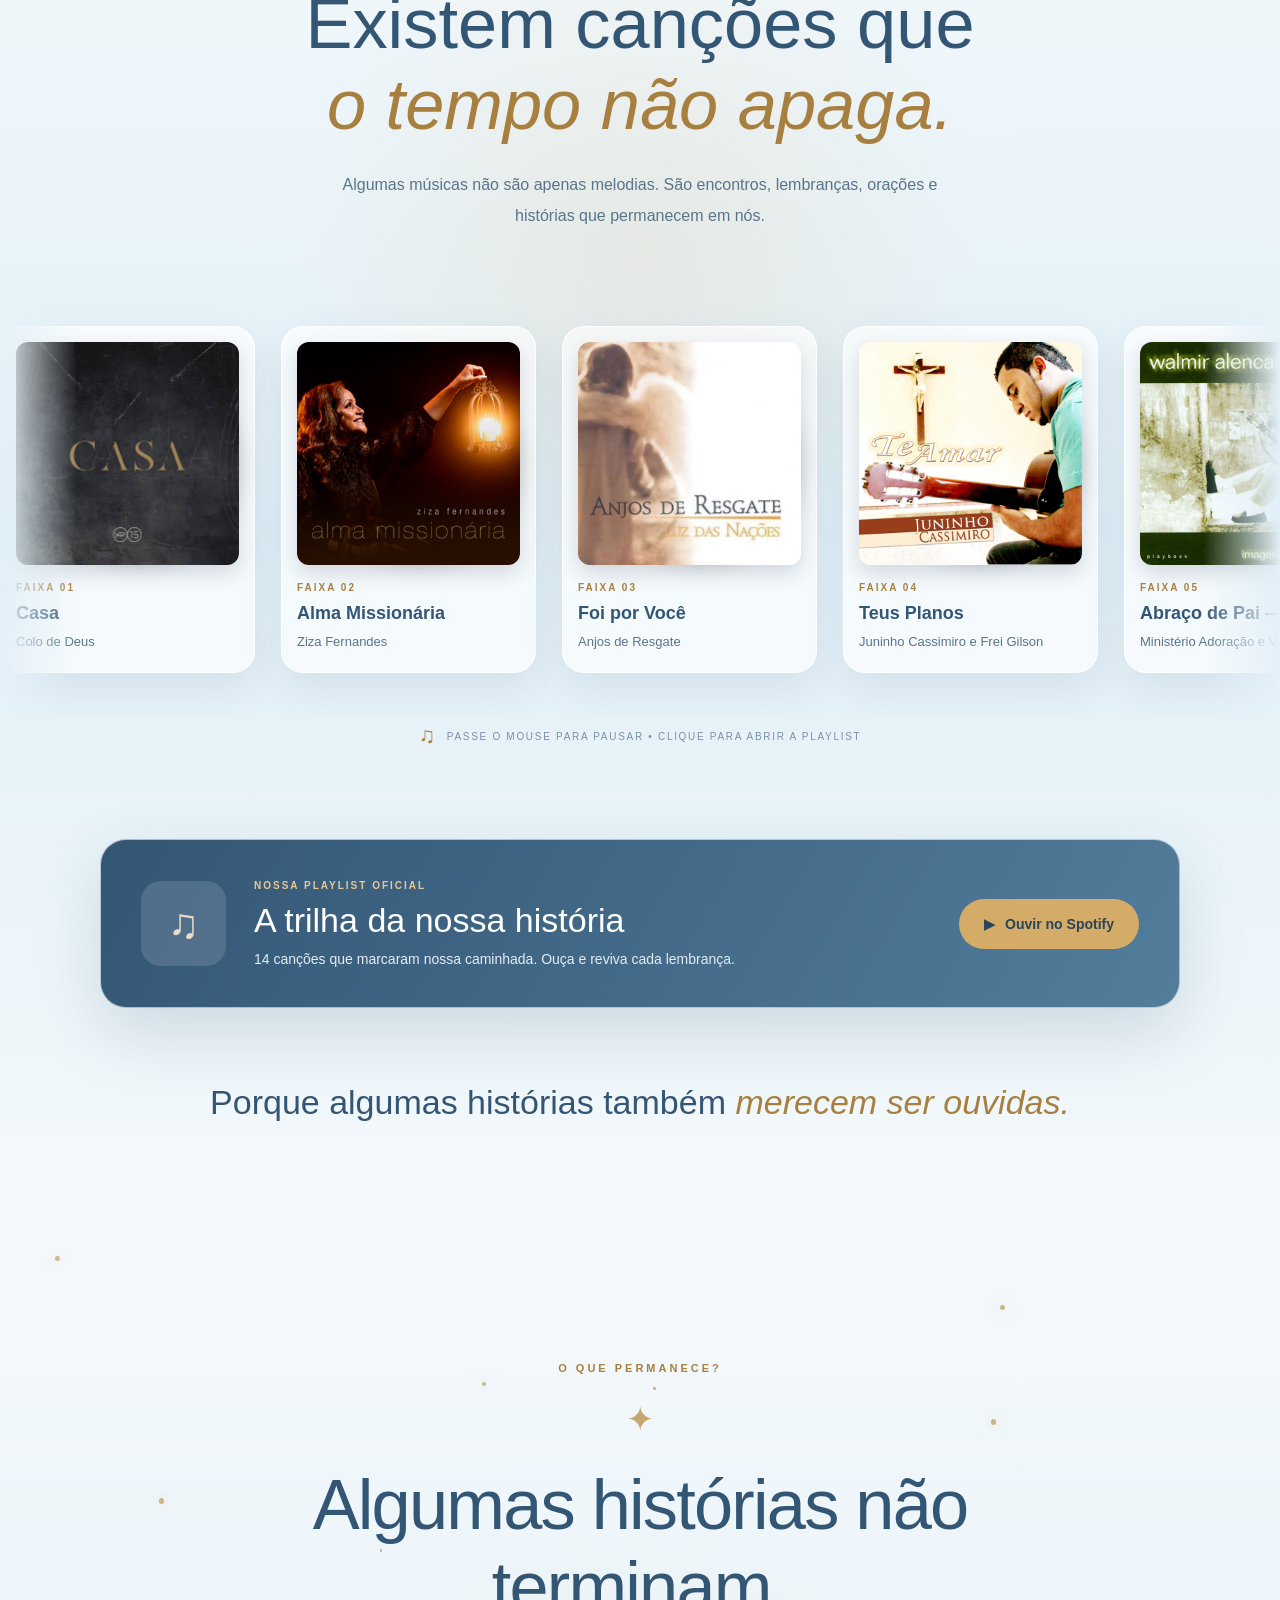
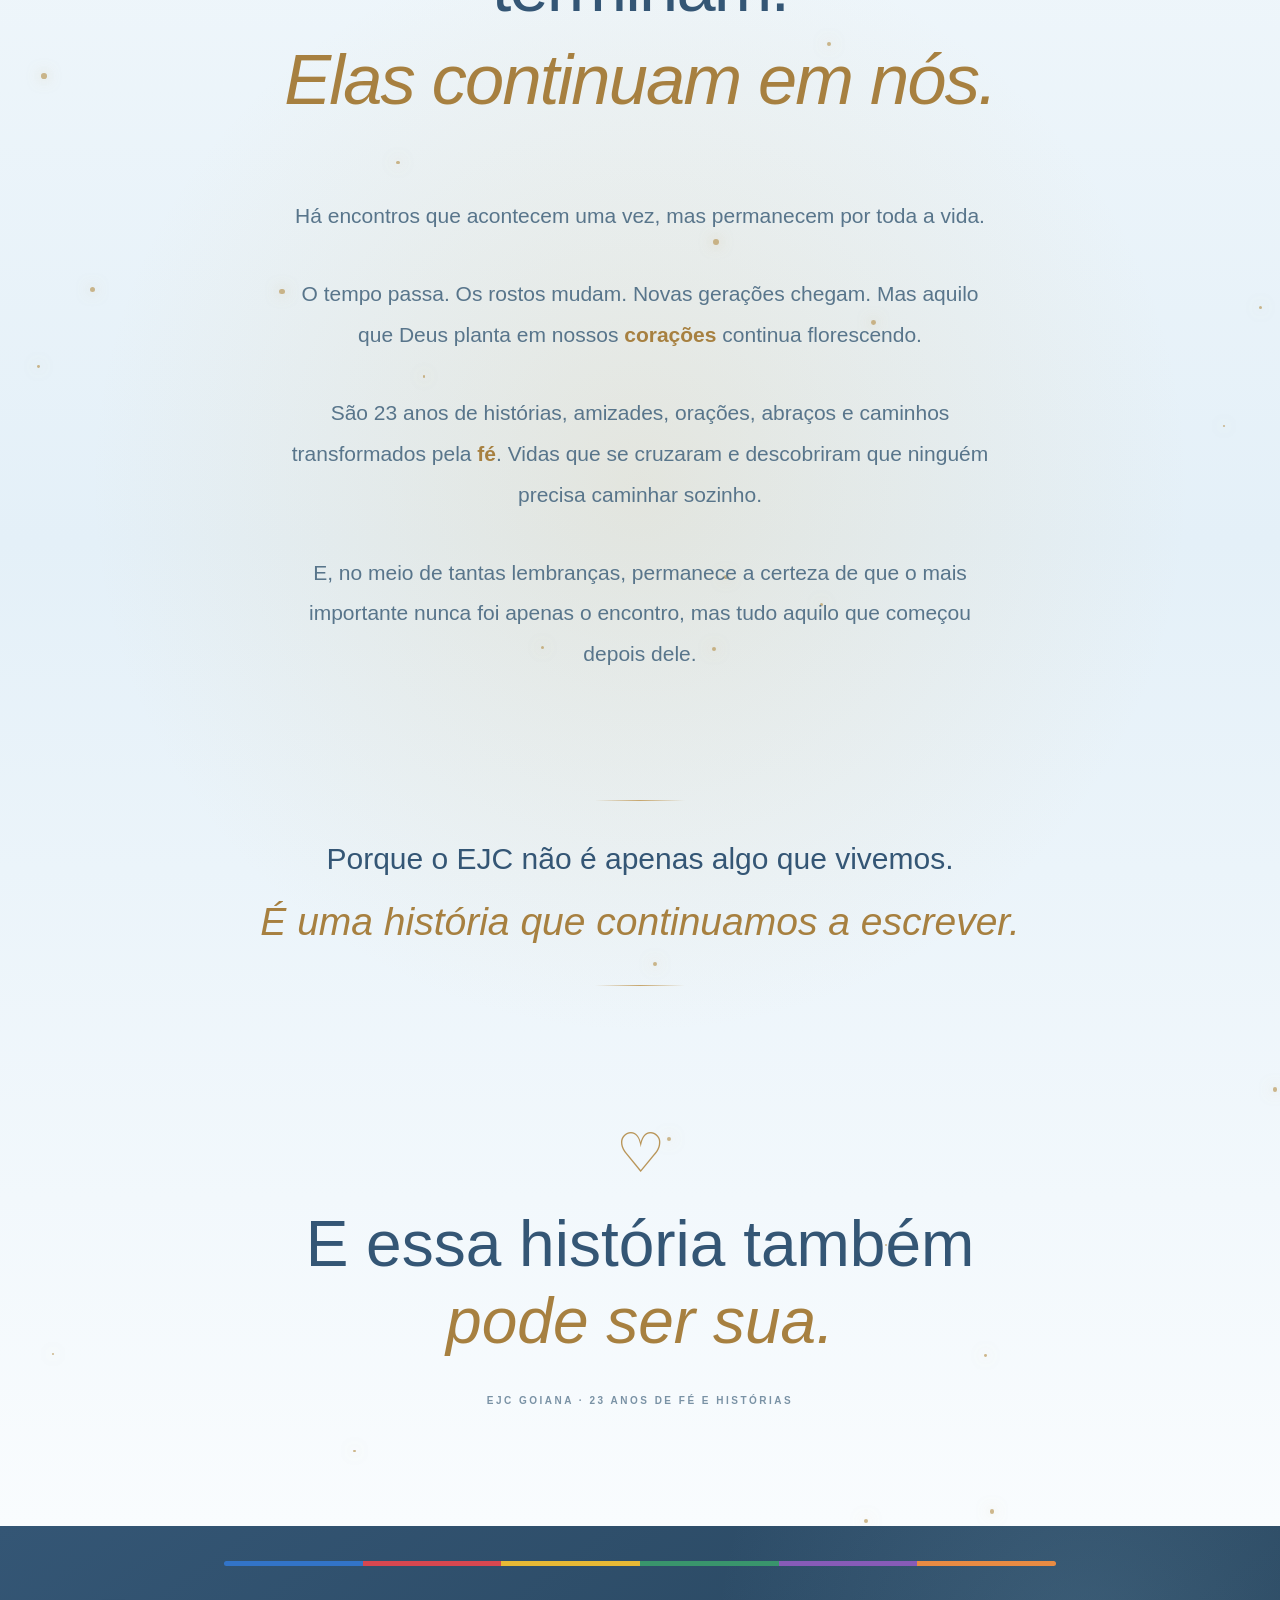
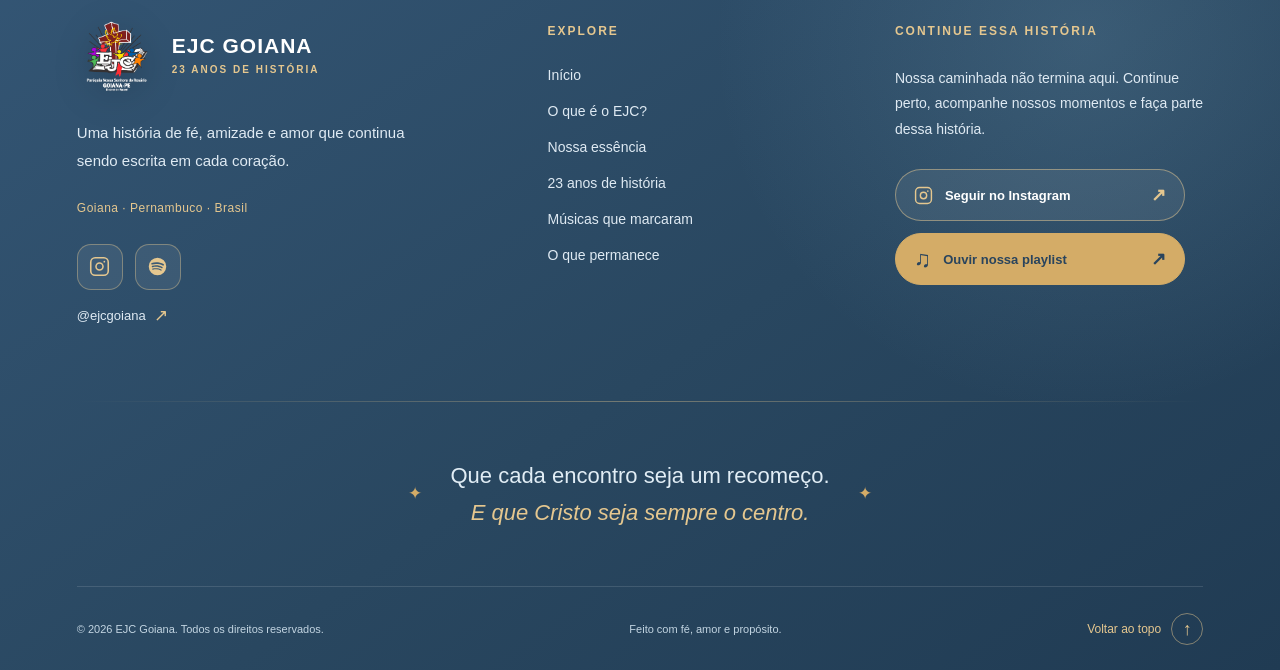
==== commit f8b6847a: "Atualiza agenda mensal e menu de navegacao do EJC" ====
--- a/index.html
+++ b/index.html
@@ -49,6 +49,8 @@
                     Início
                 </a>
 
+                <a href="#agenda">Nossa Agenda</a>
+
                 <a href="#sobre">
                     O que é o EJC?
                 </a>
--- a/css/agenda.css
+++ b/css/agenda.css
@@ -504,3 +504,17 @@
         animation: none !important;
     }
 }
+/* Navegação suave até a Agenda Mensal */
+
+html {
+    scroll-behavior: smooth;
+}
+
+#agenda {
+    scroll-margin-top: 100px;
+}
+
+/* Ajusta a posição da agenda ao clicar no menu */
+#agenda {
+    scroll-margin-top: 110px;
+}
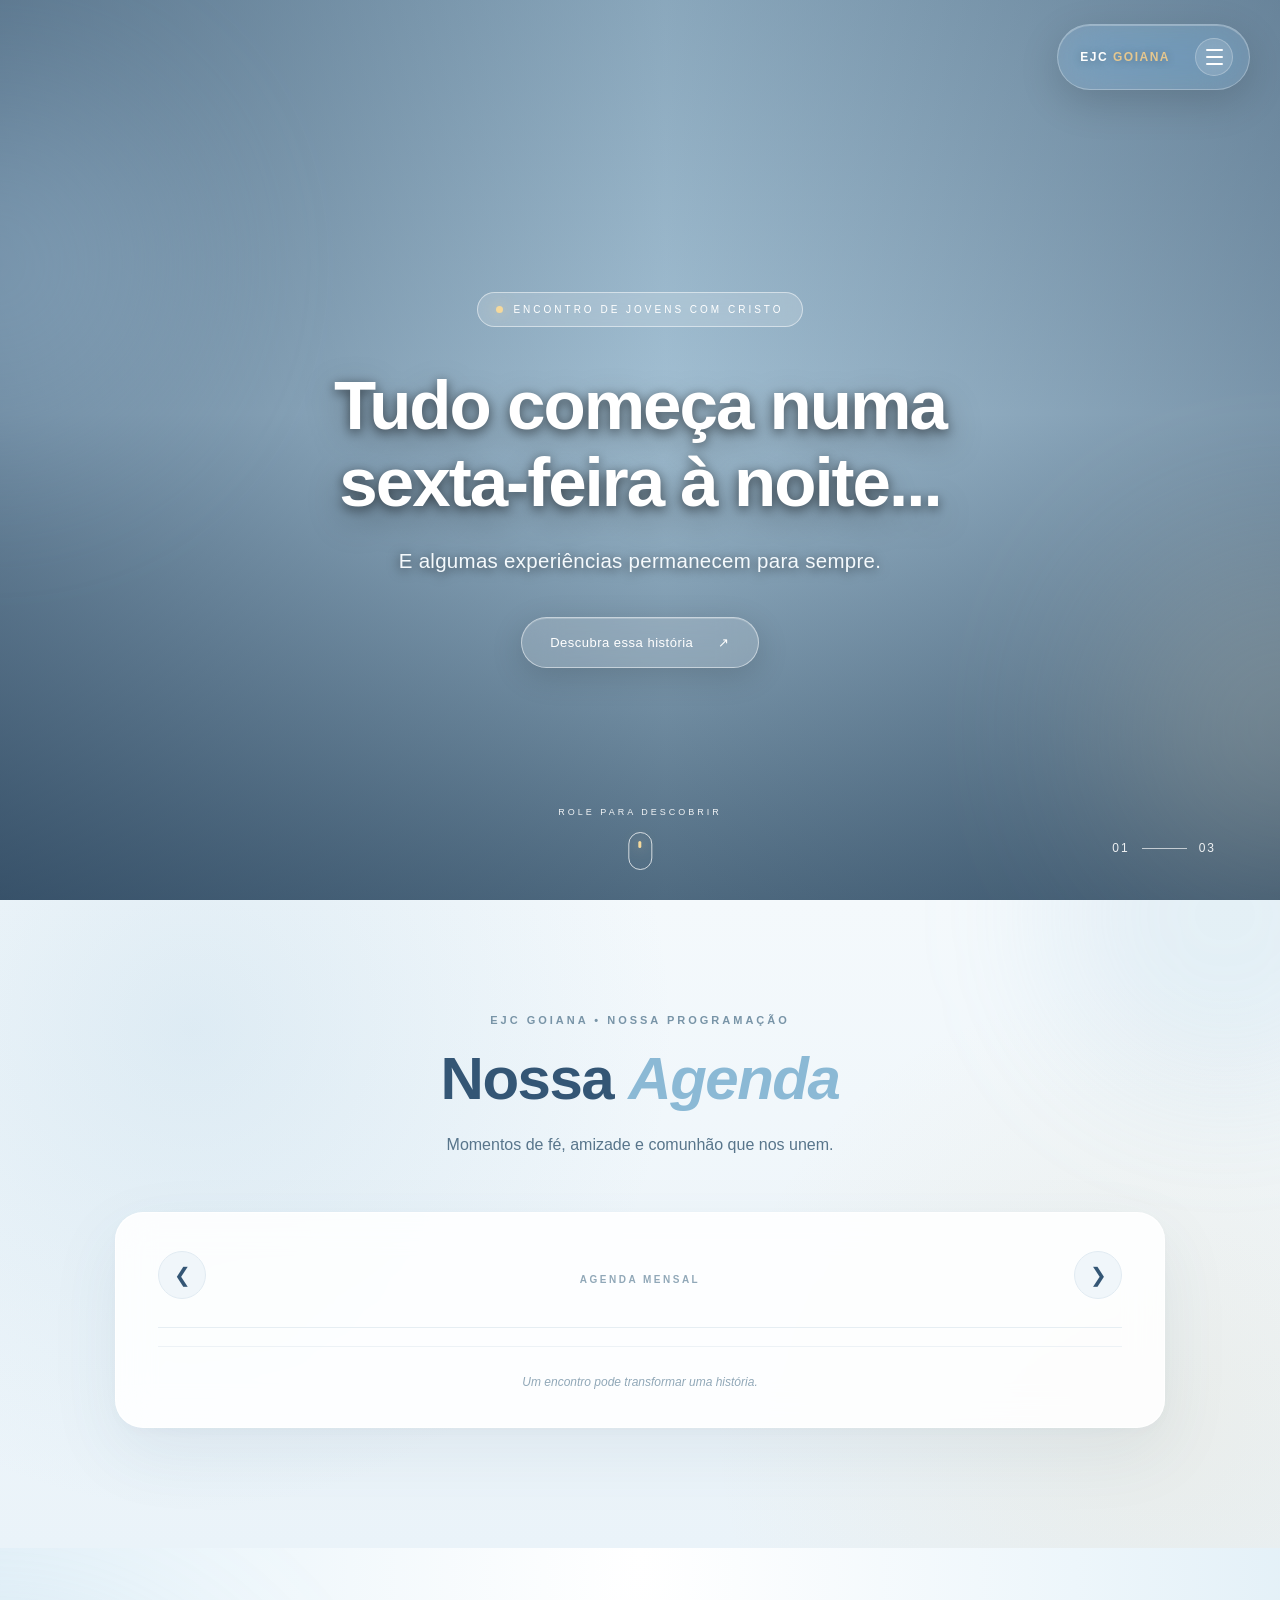
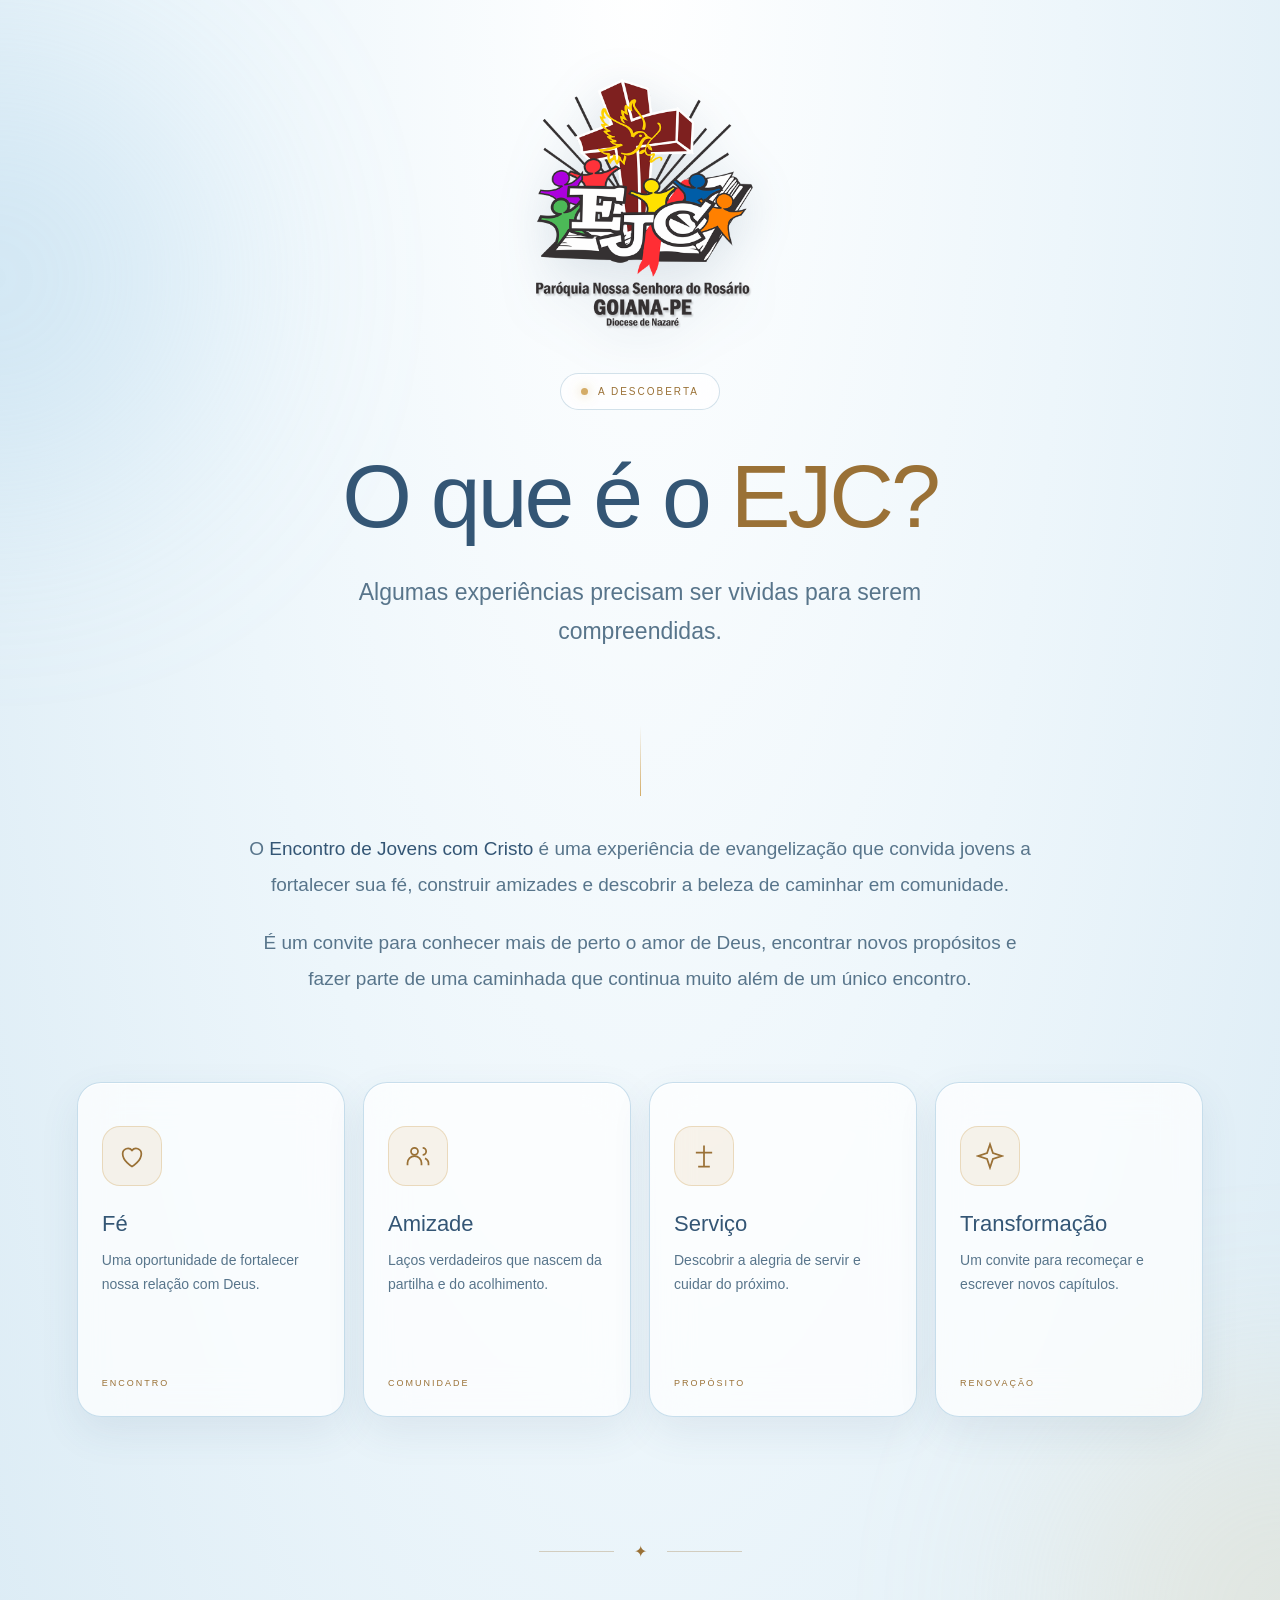
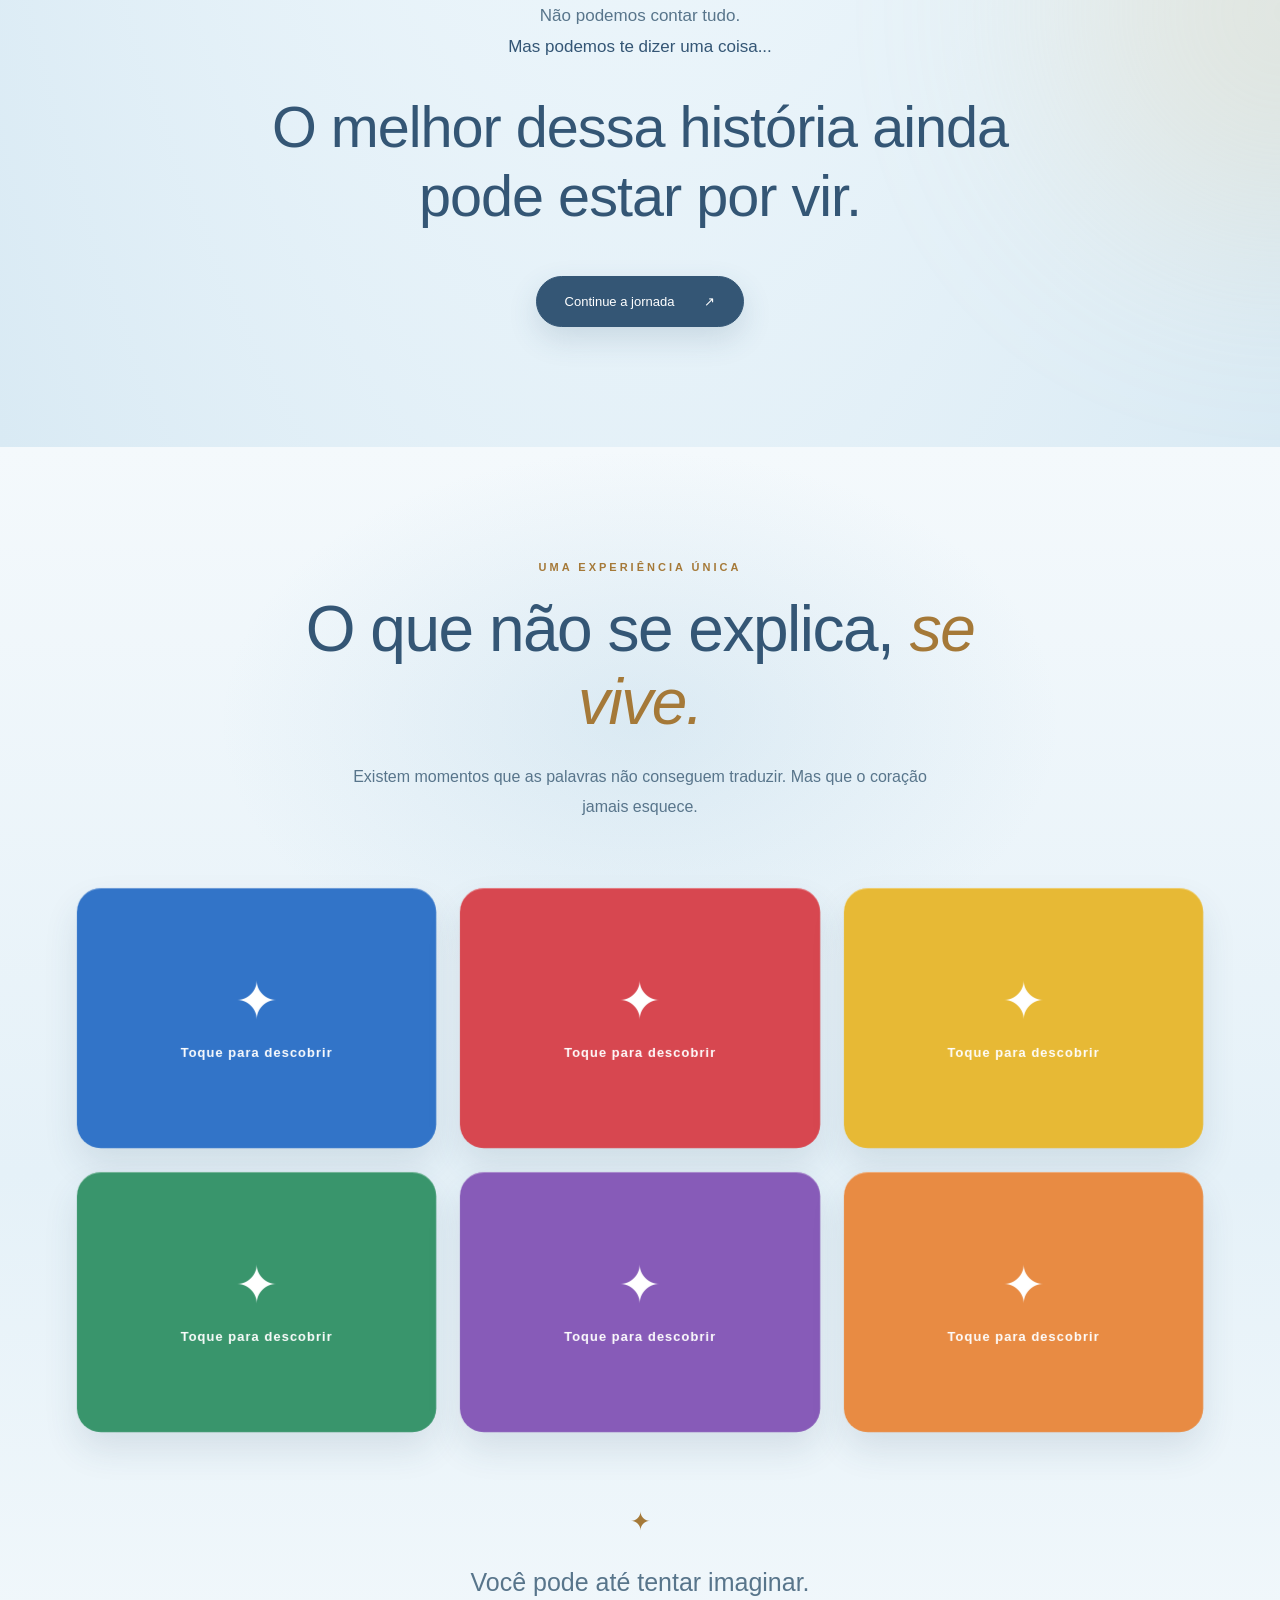
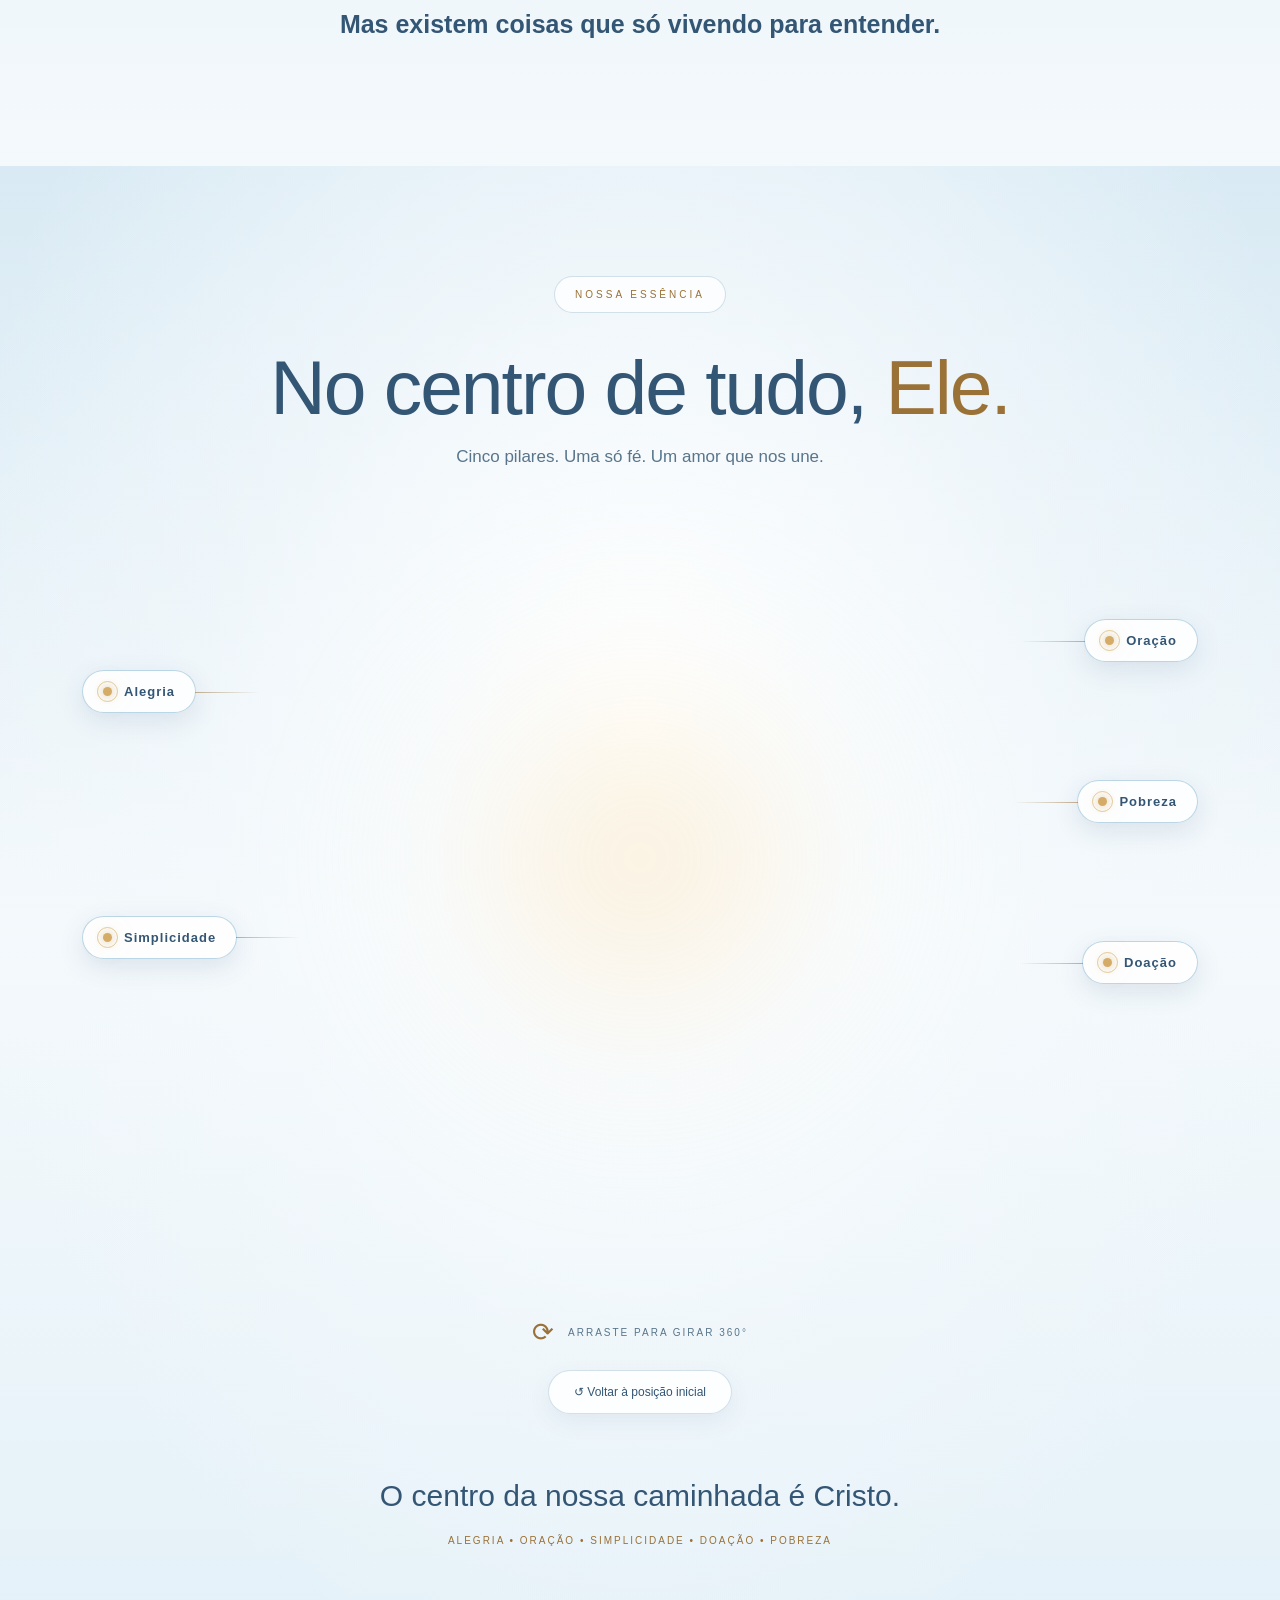
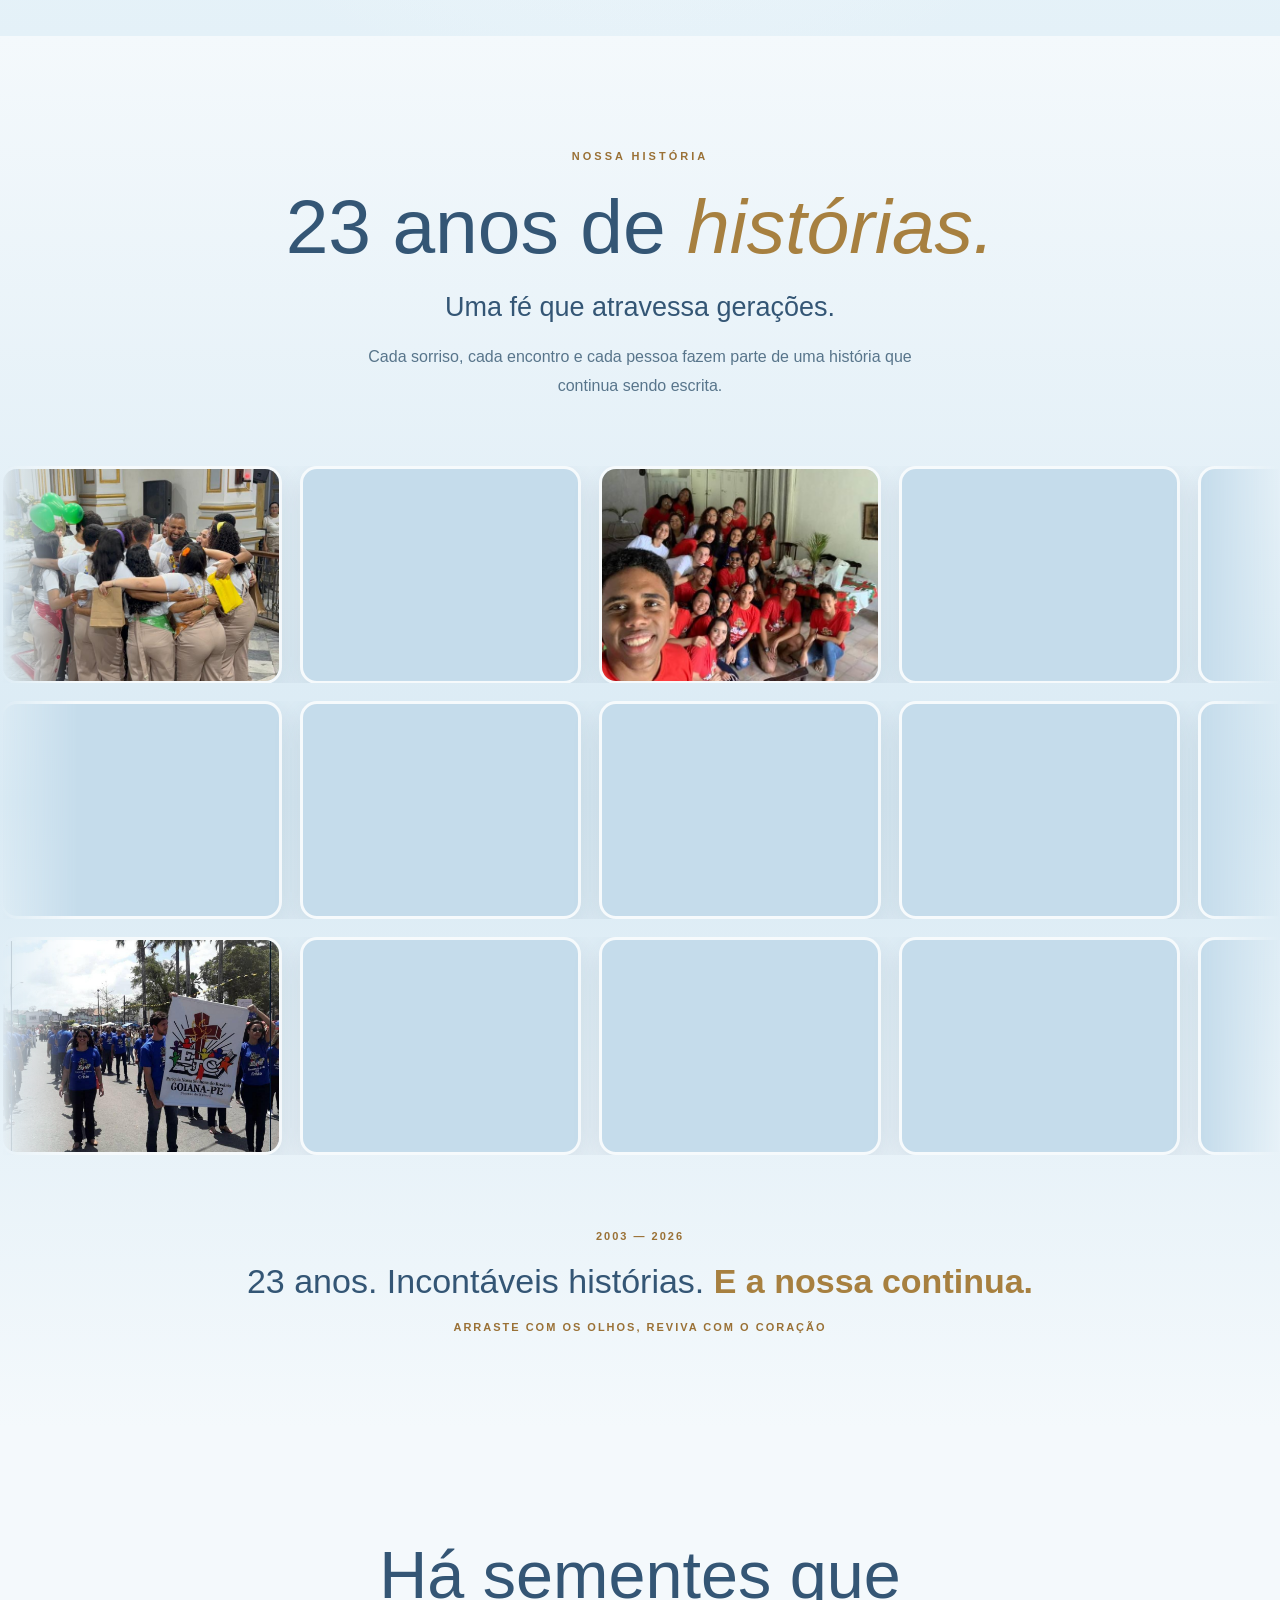
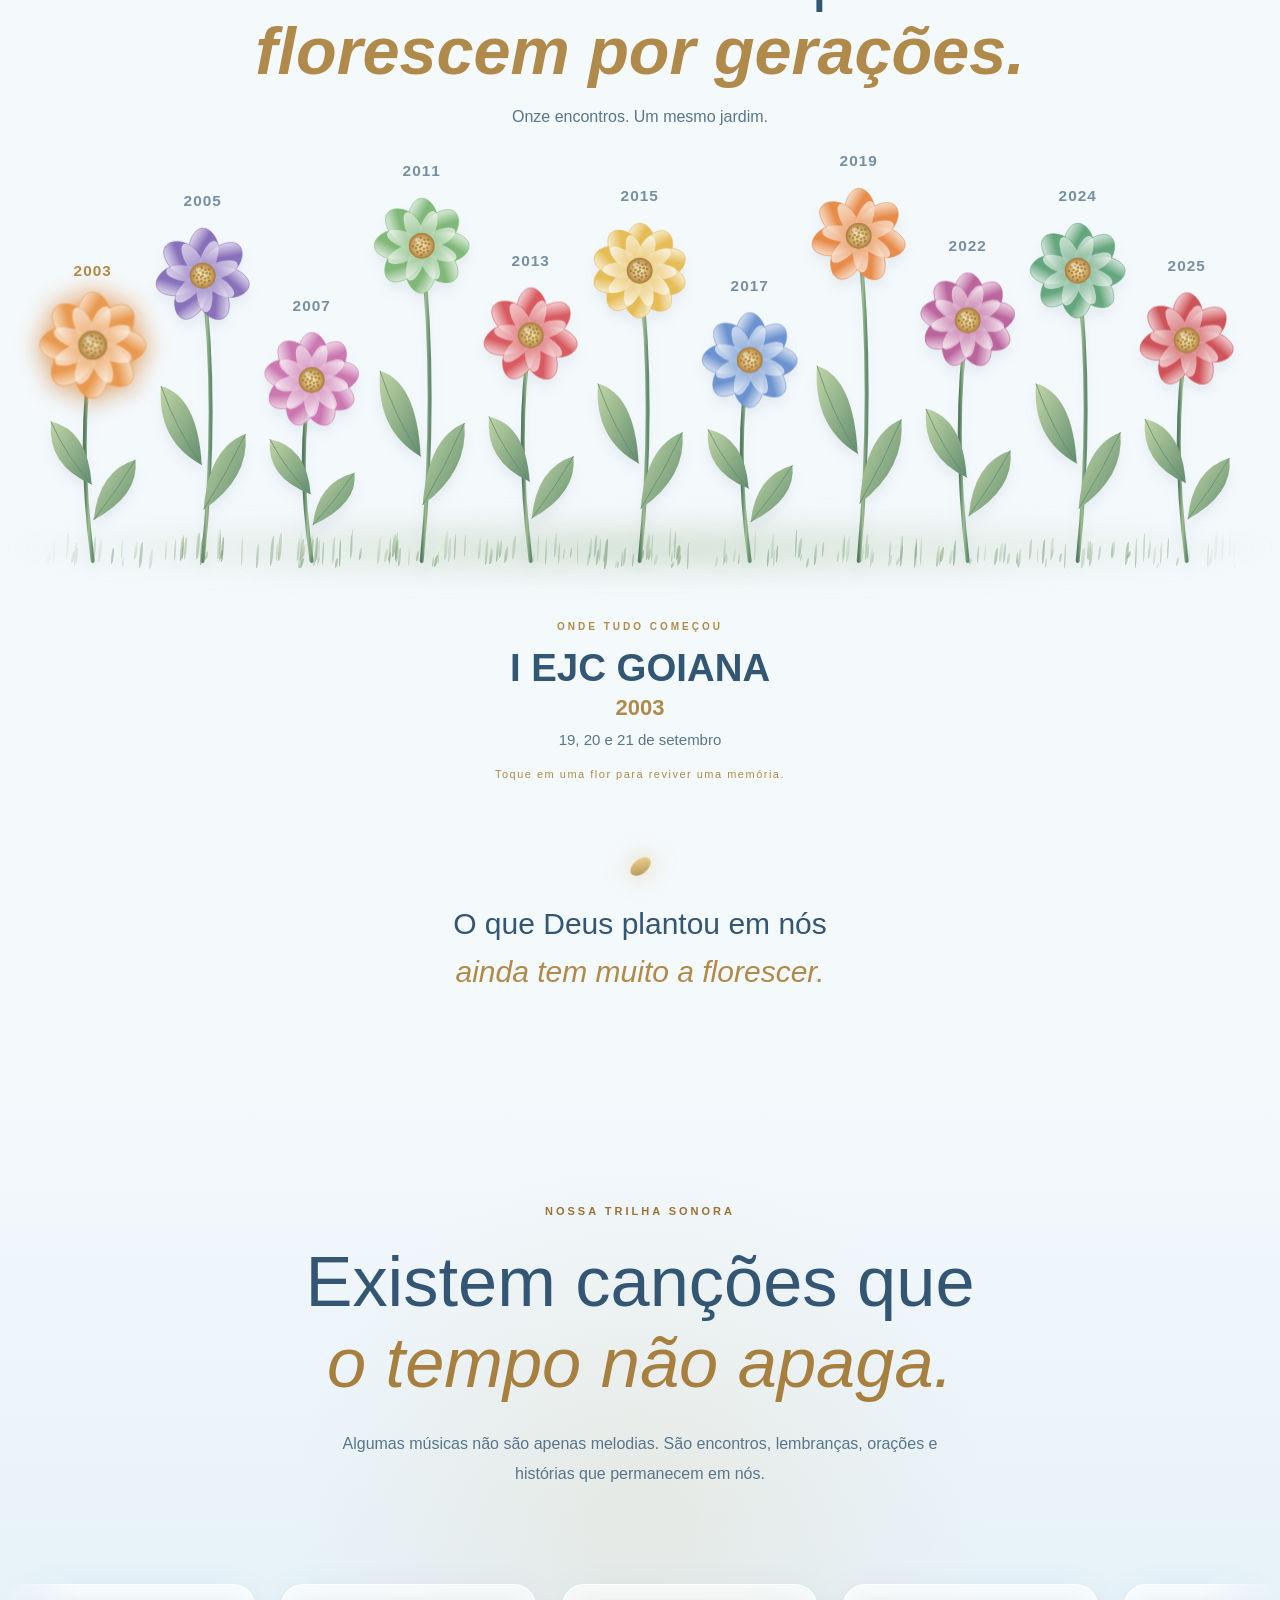
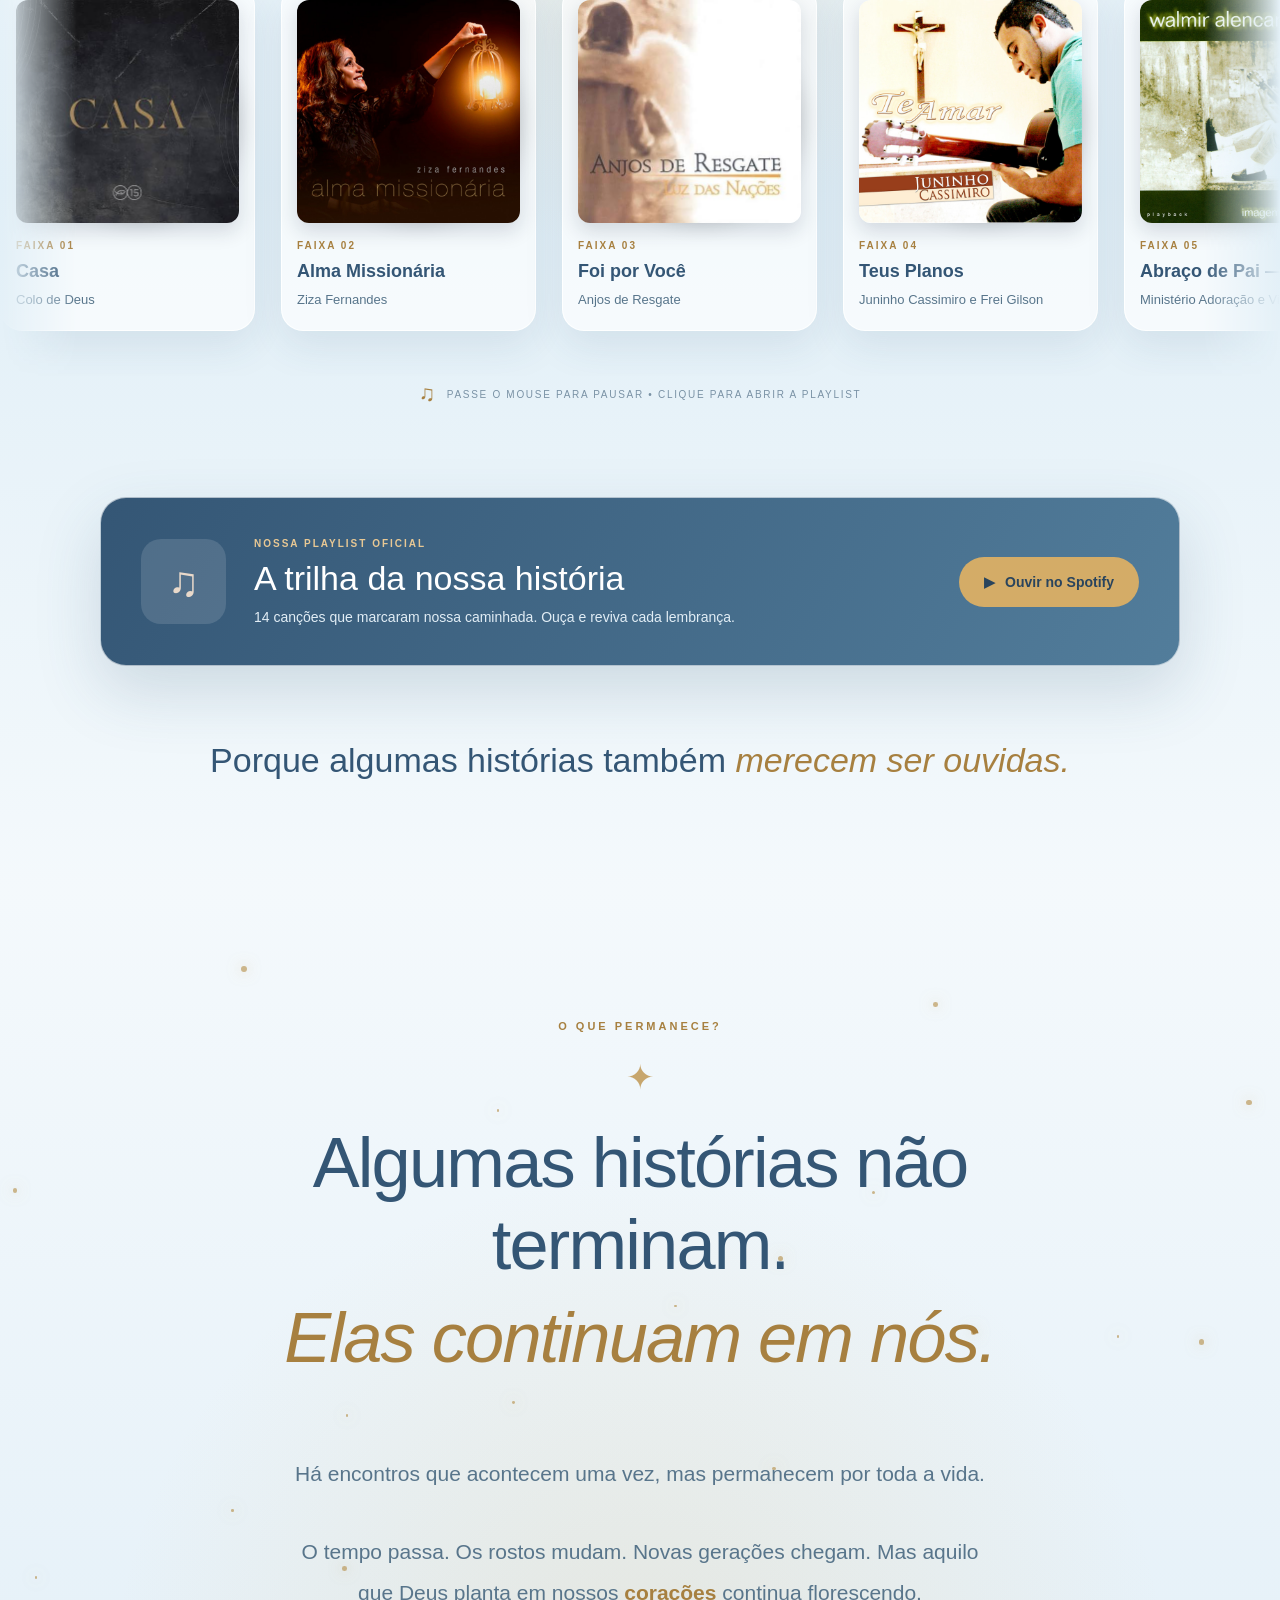
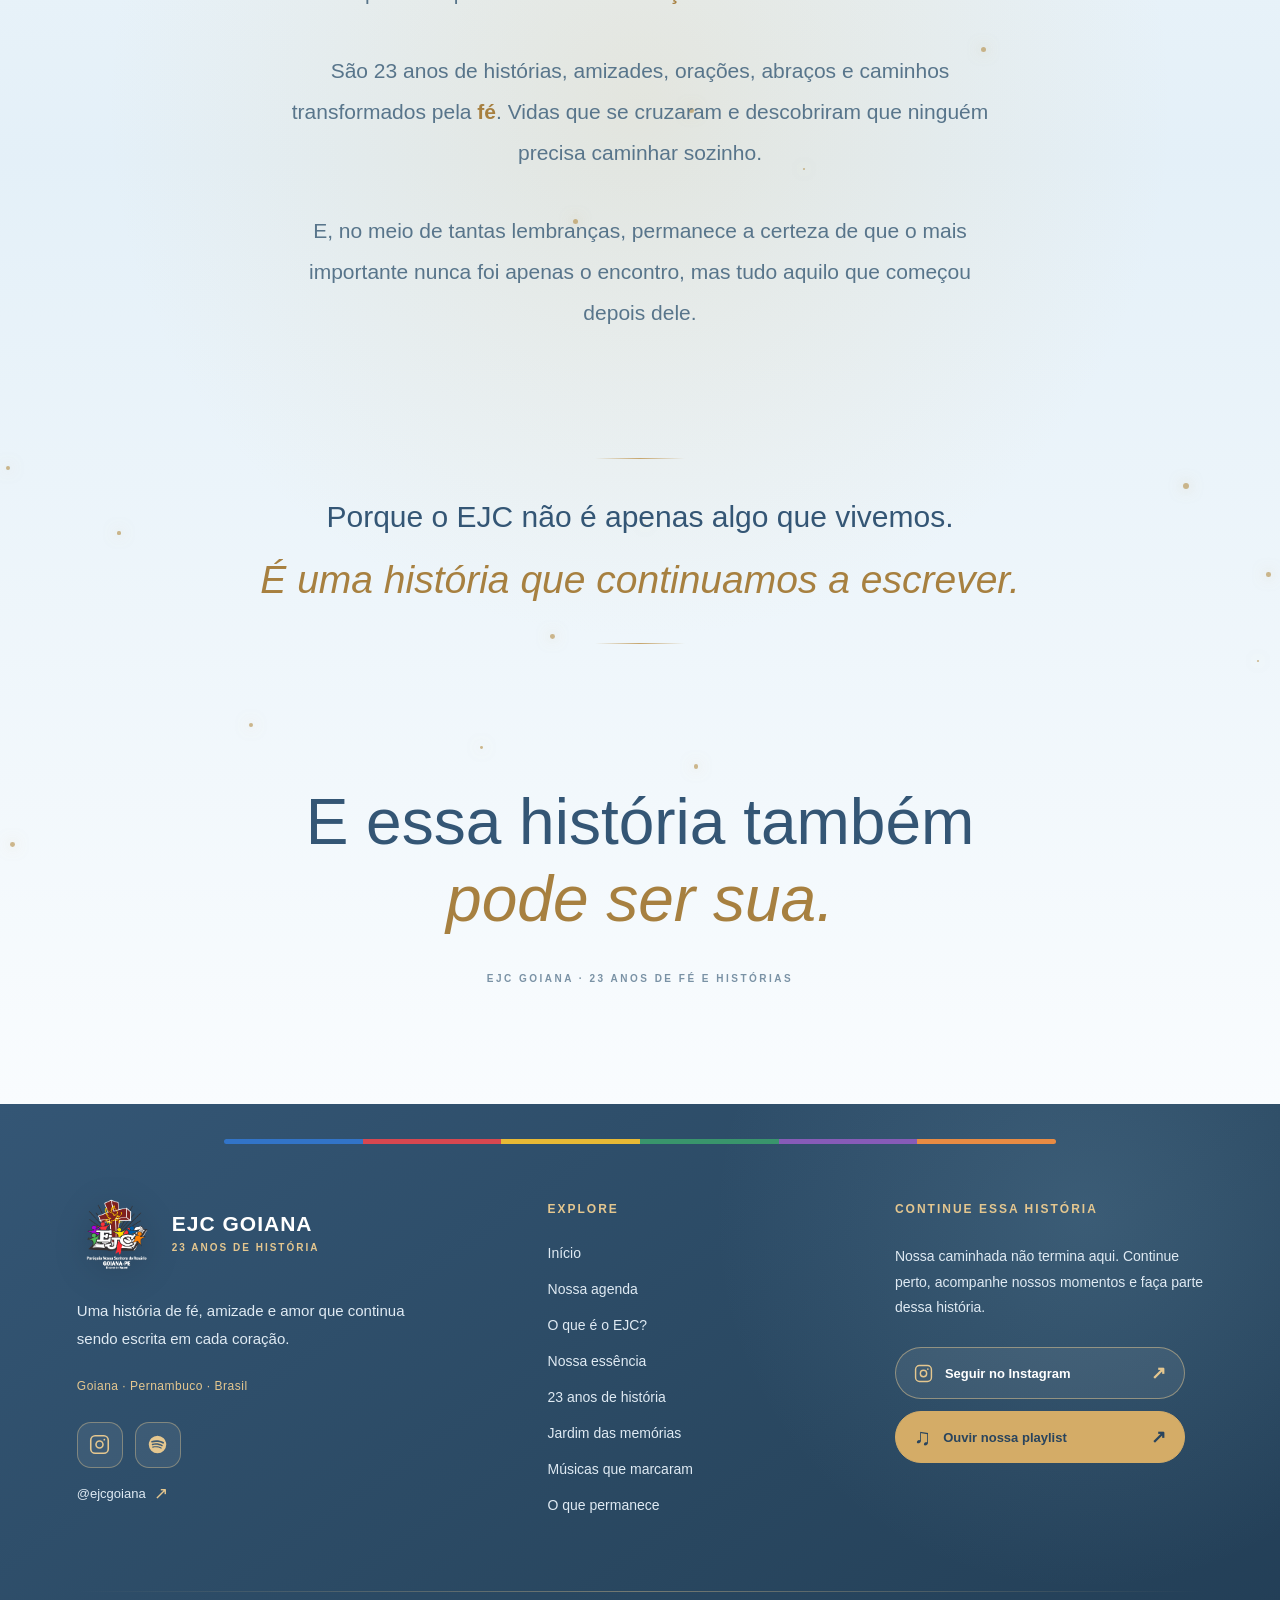
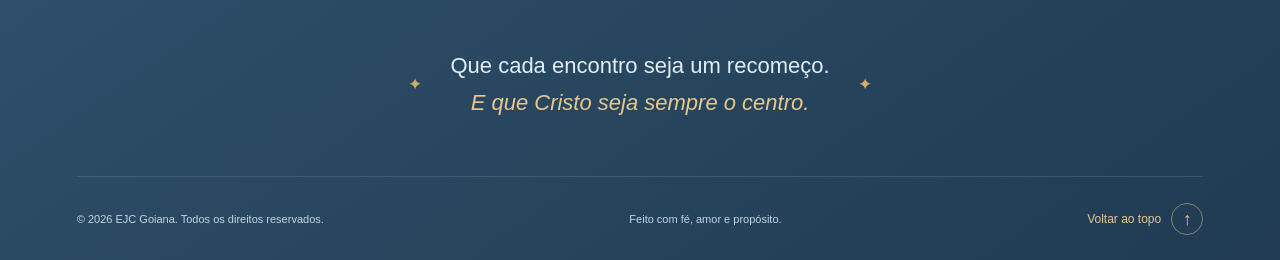
==== commit 87bd855a: "Adiciona Jardim das Memórias interativo e navegação" ====
--- a/index.html
+++ b/index.html
@@ -1,1122 +1,1158 @@
-<!DOCTYPE html>
+<!doctype html>
 <html lang="pt-BR">
-
-<head>
-    <meta charset="UTF-8">
-    <meta name="viewport" content="width=device-width, initial-scale=1.0">
-
-    <meta name="theme-color" content="#101820">
-    <meta name="description"
-        content="Conheça o Encontro de Jovens com Cristo de Goiana. Uma experiência de fé, amizade e transformação.">
+  <head>
+    <meta charset="UTF-8" />
+    <meta name="viewport" content="width=device-width, initial-scale=1.0" />
+
+    <meta name="theme-color" content="#101820" />
+    <meta
+      name="description"
+      content="Conheça o Encontro de Jovens com Cristo de Goiana. Uma experiência de fé, amizade e transformação."
+    />
 
     <title>EJC Goiana | Uma experiência que transforma</title>
 
-    <link rel="stylesheet" href="css/style.css">
-    <link rel="stylesheet" href="css/ceu-e-fe.css">
-    <link rel="stylesheet" href="css/historia.css">
-    <link rel="stylesheet" href="css/musicas.css">
-    <link rel="stylesheet" href="css/legado.css">
-    <link rel="stylesheet" href="css/rodape.css">
-    <link rel="stylesheet" href="css/acabamento.css">
-    <link rel="stylesheet" href="css/experiencia.css">
-    <link rel="stylesheet" href="css/agenda.css">
+    <link rel="stylesheet" href="css/style.css" />
+    <link rel="stylesheet" href="css/ceu-e-fe.css" />
+    <link rel="stylesheet" href="css/historia.css" />
+    <link rel="stylesheet" href="css/musicas.css" />
+    <link rel="stylesheet" href="css/legado.css" />
+    <link rel="stylesheet" href="css/rodape.css" />
+    <link rel="stylesheet" href="css/acabamento.css" />
+    <link rel="stylesheet" href="css/experiencia.css" />
+    <link rel="stylesheet" href="css/agenda.css" />
+    <link rel="stylesheet" href="css/jardim.css" />
     <script src="js/script.js" defer></script>
-</head>
-
-<body>
-
+  </head>
+
+  <body>
     <!-- MENU DE NAVEGAÇÃO -->
     <!-- MENU FLUTUANTE COMPACTO -->
     <header class="cabecalho">
-
-        <nav class="menu-vidro" aria-label="Menu principal">
-
-            <a href="#inicio" class="logo">
-                <span>EJC <strong>GOIANA</strong></span>
-            </a>
-
-            <button class="botao-menu" id="botaoMenu" type="button" aria-label="Abrir menu" aria-expanded="false"
-                aria-controls="linksMenu">
-                <span></span>
-                <span></span>
-                <span></span>
-            </button>
-
-
-            <div class="links-menu" id="linksMenu">
-
-                <a href="#inicio">
-                    Início
-                </a>
-
-                <a href="#agenda">Nossa Agenda</a>
-
-                <a href="#sobre">
-                    O que é o EJC?
-                </a>
-
-                <a href="#pilares">
-                    Nossa Essência
-                </a>
-
-                <a href="#historia">
-                    23 Anos de História
-                </a>
-
-                <a href="#musicas">
-                    Músicas que Marcaram
-                </a>
-
-                <a href="#legado">
-                    O que permanece
-
-                </a>
-
-                <a href="#historia" class="link-destaque">
-                    Reviva nossa história
-                </a>
-
-            </div>
-
-
-        </nav>
-
+      <nav class="menu-vidro" aria-label="Menu principal">
+        <a href="#inicio" class="logo">
+          <span>EJC <strong>GOIANA</strong></span>
+        </a>
+
+        <button
+          class="botao-menu"
+          id="botaoMenu"
+          type="button"
+          aria-label="Abrir menu"
+          aria-expanded="false"
+          aria-controls="linksMenu"
+        >
+          <span></span>
+          <span></span>
+          <span></span>
+        </button>
+
+        <div class="links-menu" id="linksMenu">
+          <a href="#inicio"> Início </a>
+
+          <a href="#agenda">Nossa Agenda</a>
+
+          <a href="#sobre"> O que é o EJC? </a>
+
+          <a href="#pilares"> Nossa Essência </a>
+
+          <a href="#historia"> 23 Anos de História </a>
+
+          <a href="#jardim">Jardim das Memórias</a>
+
+          <a href="#musicas"> Músicas que Marcaram </a>
+
+          <a href="#legado"> O que permanece </a>
+
+          <a href="#historia" class="link-destaque"> Reviva nossa história </a>
+        </div>
+      </nav>
     </header>
-
 
     <!-- BLOCO 01: VÍDEO DE ABERTURA -->
     <main>
-
-        <section class="hero" id="inicio">
-
-
-            <!-- VÍDEO DE ABERTURA -->
-            <video class="video-fundo" id="videoAbertura" autoplay muted loop playsinline webkit-playsinline
-                preload="auto" poster="assets/imagens/capa-video.jpg" aria-hidden="true">
-                <source src="assets/videos/abertura.mp4" type="video/mp4">
-            </video>
-
-
-            <!-- CAMADA ESCURA PARA LEGIBILIDADE -->
-            <div class="camada-video"></div>
-
-            <!-- BRILHOS AMBIENTAIS -->
-            <div class="brilho brilho-um"></div>
-            <div class="brilho brilho-dois"></div>
-
-            <!-- CONTEÚDO PRINCIPAL -->
-            <div class="conteudo-hero">
-
-                <div class="identificacao">
-                    <span class="ponto-luz"></span>
-                    ENCONTRO DE JOVENS COM CRISTO
-                </div>
-
-                <!-- FRASES ANIMADAS -->
-                <div class="area-frases" aria-live="off">
-
-                    <h1 id="frasePrincipal" class="frase-principal">
-                        Tudo começa numa sexta-feira à noite...
-                    </h1>
-
-                    <p id="fraseSecundaria" class="frase-secundaria">
-                        E algumas experiências permanecem para sempre.
-                    </p>
-
-                </div>
-
-                <!-- BOTÃO DE VIDRO -->
-                <a href="#sobre" class="botao-vidro">
-                    Descubra essa história
-                    <span aria-hidden="true">↗</span>
-                </a>
-
+      <section class="hero" id="inicio">
+        <!-- VÍDEO DE ABERTURA -->
+        <video
+          class="video-fundo"
+          id="videoAbertura"
+          autoplay
+          muted
+          loop
+          playsinline
+          webkit-playsinline
+          preload="auto"
+          poster="assets/imagens/capa-video.jpg"
+          aria-hidden="true"
+        >
+          <source src="assets/videos/abertura.mp4" type="video/mp4" />
+        </video>
+
+        <!-- CAMADA ESCURA PARA LEGIBILIDADE -->
+        <div class="camada-video"></div>
+
+        <!-- BRILHOS AMBIENTAIS -->
+        <div class="brilho brilho-um"></div>
+        <div class="brilho brilho-dois"></div>
+
+        <!-- CONTEÚDO PRINCIPAL -->
+        <div class="conteudo-hero">
+          <div class="identificacao">
+            <span class="ponto-luz"></span>
+            ENCONTRO DE JOVENS COM CRISTO
+          </div>
+
+          <!-- FRASES ANIMADAS -->
+          <div class="area-frases" aria-live="off">
+            <h1 id="frasePrincipal" class="frase-principal">
+              Tudo começa numa sexta-feira à noite...
+            </h1>
+
+            <p id="fraseSecundaria" class="frase-secundaria">
+              E algumas experiências permanecem para sempre.
+            </p>
+          </div>
+
+          <!-- BOTÃO DE VIDRO -->
+          <a href="#sobre" class="botao-vidro">
+            Descubra essa história
+            <span aria-hidden="true">↗</span>
+          </a>
+        </div>
+
+        <!-- INDICADOR DE ROLAGEM -->
+        <a href="#sobre" class="indicador-scroll">
+          <span>ROLE PARA DESCOBRIR</span>
+
+          <span class="mouse-scroll">
+            <span class="roda-scroll"></span>
+          </span>
+        </a>
+
+        <!-- CONTADOR DE FRASES -->
+        <div class="contador-frases" aria-hidden="true">
+          <span id="numeroFrase">01</span>
+          <span class="linha-contador"></span>
+          <span>03</span>
+        </div>
+      </section>
+
+      <!-- ===================================== -->
+      <!-- AGENDA MENSAL - EJC GOIANA            -->
+      <!-- ===================================== -->
+
+      <section class="agenda-ejc" id="agenda">
+        <div class="agenda-container">
+          <div class="agenda-cabecalho">
+            <span class="agenda-etiqueta">
+              EJC GOIANA • NOSSA PROGRAMAÇÃO
+            </span>
+
+            <h2>Nossa <em>Agenda</em></h2>
+
+            <p>Momentos de fé, amizade e comunhão que nos unem.</p>
+          </div>
+
+          <div class="agenda-painel">
+            <div class="agenda-navegacao">
+              <button
+                type="button"
+                id="agenda-anterior"
+                aria-label="Mês anterior"
+              >
+                &#10094;
+              </button>
+
+              <div class="agenda-mes-info">
+                <h3 id="agenda-mes-titulo"></h3>
+                <span>AGENDA MENSAL</span>
+              </div>
+
+              <button
+                type="button"
+                id="agenda-proximo"
+                aria-label="Próximo mês"
+              >
+                &#10095;
+              </button>
             </div>
 
-            <!-- INDICADOR DE ROLAGEM -->
-            <a href="#sobre" class="indicador-scroll">
-                <span>ROLE PARA DESCOBRIR</span>
-
-                <span class="mouse-scroll">
-                    <span class="roda-scroll"></span>
-                </span>
-            </a>
-
-            <!-- CONTADOR DE FRASES -->
-            <div class="contador-frases" aria-hidden="true">
-                <span id="numeroFrase">01</span>
-                <span class="linha-contador"></span>
-                <span>03</span>
+            <!-- Eventos carregados automaticamente -->
+            <div
+              class="agenda-lista"
+              id="agenda-lista"
+              aria-live="polite"
+            ></div>
+
+            <div class="agenda-rodape">
+              <span> Um encontro pode transformar uma história. </span>
             </div>
-
-        </section>
-
-
-        <!-- ===================================== -->
-        <!-- AGENDA MENSAL - EJC GOIANA            -->
-        <!-- ===================================== -->
-
-        <section class="agenda-ejc" id="agenda">
-
-            <div class="agenda-container">
-
-                <div class="agenda-cabecalho">
-                    <span class="agenda-etiqueta">
-                        EJC GOIANA • NOSSA PROGRAMAÇÃO
-                    </span>
-
-                    <h2>Nossa <em>Agenda</em></h2>
-
-                    <p>
-                        Momentos de fé, amizade e comunhão
-                        que nos unem.
-                    </p>
-                </div>
-
-                <div class="agenda-painel">
-
-                    <div class="agenda-navegacao">
-
-                        <button type="button" id="agenda-anterior" aria-label="Mês anterior">
-                            &#10094;
-                        </button>
-
-                        <div class="agenda-mes-info">
-                            <h3 id="agenda-mes-titulo"></h3>
-                            <span>AGENDA MENSAL</span>
-                        </div>
-
-                        <button type="button" id="agenda-proximo" aria-label="Próximo mês">
-                            &#10095;
-                        </button>
-
-                    </div>
-
-                    <!-- Eventos carregados automaticamente -->
-                    <div class="agenda-lista" id="agenda-lista" aria-live="polite"></div>
-
-                    <div class="agenda-rodape">
-                        <span>
-                            Um encontro pode transformar uma história.
-                        </span>
-                    </div>
-
-                </div>
-
-            </div>
-
-        </section>
-
-        <!-- FIM DA AGENDA MENSAL -->
-
-
-
-
-        <!-- ==========================================
+          </div>
+        </div>
+      </section>
+
+      <!-- FIM DA AGENDA MENSAL -->
+
+      <!-- ==========================================
      BLOCO 02 - O QUE É O EJC?
     ========================================== -->
 
-        <section class="sobre-ejc" id="sobre">
-
-            <!-- Iluminação decorativa -->
-            <div class="sobre-luz luz-azul"></div>
-            <div class="sobre-luz luz-dourada"></div>
-
-            <div class="sobre-container">
-
-                <!-- CABEÇALHO DO BLOCO -->
-                <div class="sobre-intro revelar">
-
-                    <!-- LOGO ORIGINAL COM FUNDO TRANSPARENTE -->
-                    <div class="logo-ejc-bloco">
-                        <img src="assets/imagens/logo-ejc.png" alt="EJC Goiana - Paróquia Nossa Senhora do Rosário"
-                            class="logo-ejc-imagem" loading="lazy">
-                    </div>
-
-                    <span class="sobre-etiqueta">
-                        <span class="sobre-ponto"></span>
-                        A DESCOBERTA
-                    </span>
-
-                    <h2>
-                        O que é o <span>EJC?</span>
-                    </h2>
-
-                    <p class="sobre-frase">
-                        Algumas experiências precisam ser vividas
-                        para serem compreendidas.
-                    </p>
-
-                </div>
-
-
-                <!-- APRESENTAÇÃO DO EJC -->
-                <div class="sobre-apresentacao revelar">
-
-                    <div class="sobre-linha"></div>
-
-                    <p>
-                        O <strong>Encontro de Jovens com Cristo</strong>
-                        é uma experiência de evangelização que
-                        convida jovens a fortalecer sua fé,
-                        construir amizades e descobrir a beleza
-                        de caminhar em comunidade.
-                    </p>
-
-                    <p>
-                        É um convite para conhecer mais de perto
-                        o amor de Deus, encontrar novos propósitos
-                        e fazer parte de uma caminhada que
-                        continua muito além de um único encontro.
-                    </p>
-
-                </div>
-
-
-                <!-- CARDS INTERATIVOS -->
-                <div class="sobre-cards">
-
-                    <!-- CARD 01 -->
-                    <article class="sobre-card revelar">
-
-                        <div class="card-brilho"></div>
-
-
-                        <div class="card-icone">
-                            <svg viewBox="0 0 24 24" fill="none" stroke="currentColor" stroke-width="1.5"
-                                aria-hidden="true">
-                                <path d="M12 21s-8-4.5-8-11a4.5 4.5 0 0 1 8-2.8A4.5 4.5 0 0 1 20 10c0 6.5-8 11-8 11Z" />
-                            </svg>
-                        </div>
-
-                        <h3>Fé</h3>
-
-                        <p>
-                            Uma oportunidade de fortalecer
-                            nossa relação com Deus.
-                        </p>
-
-                        <span class="card-detalhe">ENCONTRO</span>
-
-                    </article>
-
-
-                    <!-- CARD 02 -->
-                    <article class="sobre-card revelar">
-
-                        <div class="card-brilho"></div>
-
-                        <div class="card-icone">
-                            <svg viewBox="0 0 24 24" fill="none" stroke="currentColor" stroke-width="1.5"
-                                aria-hidden="true">
-                                <circle cx="9" cy="8" r="3" />
-                                <path d="M3 20v-2a6 6 0 0 1 12 0v2" />
-                                <path d="M16 5a3 3 0 0 1 0 6" />
-                                <path d="M18 14a5 5 0 0 1 3 5v1" />
-                            </svg>
-                        </div>
-
-                        <h3>Amizade</h3>
-
-                        <p>
-                            Laços verdadeiros que nascem
-                            da partilha e do acolhimento.
-                        </p>
-
-                        <span class="card-detalhe">COMUNIDADE</span>
-
-                    </article>
-
-
-                    <!-- CARD 03 -->
-                    <article class="sobre-card revelar">
-
-                        <div class="card-brilho"></div>
-
-                        <div class="card-icone">
-                            <svg viewBox="0 0 24 24" fill="none" stroke="currentColor" stroke-width="1.5"
-                                aria-hidden="true">
-                                <path d="M12 3v18M5 9h14" />
-                                <path d="M7 21h10" />
-                            </svg>
-                        </div>
-
-                        <h3>Serviço</h3>
-
-                        <p>
-                            Descobrir a alegria de servir
-                            e cuidar do próximo.
-                        </p>
-
-                        <span class="card-detalhe">PROPÓSITO</span>
-
-                    </article>
-
-
-                    <!-- CARD 04 -->
-                    <article class="sobre-card revelar">
-
-                        <div class="card-brilho"></div>
-
-                        <div class="card-icone">
-                            <svg viewBox="0 0 24 24" fill="none" stroke="currentColor" stroke-width="1.5"
-                                aria-hidden="true">
-                                <path d="m12 2 2.5 7.5L22 12l-7.5 2.5L12 22l-2.5-7.5L2 12l7.5-2.5L12 2Z" />
-                            </svg>
-                        </div>
-
-                        <h3>Transformação</h3>
-
-                        <p>
-                            Um convite para recomeçar
-                            e escrever novos capítulos.
-                        </p>
-
-                        <span class="card-detalhe">RENOVAÇÃO</span>
-
-                    </article>
-
-                </div>
-
-
-                <!-- ENCERRAMENTO DO BLOCO -->
-                <div class="sobre-final revelar">
-
-                    <div class="sobre-divisor">
-                        <span>✦</span>
-                    </div>
-
-                    <p>
-                        Não podemos contar tudo.
-                        <strong>Mas podemos te dizer uma coisa...</strong>
-                    </p>
-
-                    <h3>
-                        O melhor dessa história
-                        ainda pode estar por vir.
-                    </h3>
-
-                    <a href="#pilares" class="sobre-botao">
-                        Continue a jornada
-                        <span aria-hidden="true">↗</span>
-                    </a>
-
-                </div>
-
+      <section class="sobre-ejc" id="sobre">
+        <!-- Iluminação decorativa -->
+        <div class="sobre-luz luz-azul"></div>
+        <div class="sobre-luz luz-dourada"></div>
+
+        <div class="sobre-container">
+          <!-- CABEÇALHO DO BLOCO -->
+          <div class="sobre-intro revelar">
+            <!-- LOGO ORIGINAL COM FUNDO TRANSPARENTE -->
+            <div class="logo-ejc-bloco">
+              <img
+                src="assets/imagens/logo-ejc.png"
+                alt="EJC Goiana - Paróquia Nossa Senhora do Rosário"
+                class="logo-ejc-imagem"
+                loading="lazy"
+              />
             </div>
 
-        </section>
-
-
-        <!-- ==========================================
+            <span class="sobre-etiqueta">
+              <span class="sobre-ponto"></span>
+              A DESCOBERTA
+            </span>
+
+            <h2>O que é o <span>EJC?</span></h2>
+
+            <p class="sobre-frase">
+              Algumas experiências precisam ser vividas para serem
+              compreendidas.
+            </p>
+          </div>
+
+          <!-- APRESENTAÇÃO DO EJC -->
+          <div class="sobre-apresentacao revelar">
+            <div class="sobre-linha"></div>
+
+            <p>
+              O <strong>Encontro de Jovens com Cristo</strong>
+              é uma experiência de evangelização que convida jovens a fortalecer
+              sua fé, construir amizades e descobrir a beleza de caminhar em
+              comunidade.
+            </p>
+
+            <p>
+              É um convite para conhecer mais de perto o amor de Deus, encontrar
+              novos propósitos e fazer parte de uma caminhada que continua muito
+              além de um único encontro.
+            </p>
+          </div>
+
+          <!-- CARDS INTERATIVOS -->
+          <div class="sobre-cards">
+            <!-- CARD 01 -->
+            <article class="sobre-card revelar">
+              <div class="card-brilho"></div>
+
+              <div class="card-icone">
+                <svg
+                  viewBox="0 0 24 24"
+                  fill="none"
+                  stroke="currentColor"
+                  stroke-width="1.5"
+                  aria-hidden="true"
+                >
+                  <path
+                    d="M12 21s-8-4.5-8-11a4.5 4.5 0 0 1 8-2.8A4.5 4.5 0 0 1 20 10c0 6.5-8 11-8 11Z"
+                  />
+                </svg>
+              </div>
+
+              <h3>Fé</h3>
+
+              <p>Uma oportunidade de fortalecer nossa relação com Deus.</p>
+
+              <span class="card-detalhe">ENCONTRO</span>
+            </article>
+
+            <!-- CARD 02 -->
+            <article class="sobre-card revelar">
+              <div class="card-brilho"></div>
+
+              <div class="card-icone">
+                <svg
+                  viewBox="0 0 24 24"
+                  fill="none"
+                  stroke="currentColor"
+                  stroke-width="1.5"
+                  aria-hidden="true"
+                >
+                  <circle cx="9" cy="8" r="3" />
+                  <path d="M3 20v-2a6 6 0 0 1 12 0v2" />
+                  <path d="M16 5a3 3 0 0 1 0 6" />
+                  <path d="M18 14a5 5 0 0 1 3 5v1" />
+                </svg>
+              </div>
+
+              <h3>Amizade</h3>
+
+              <p>Laços verdadeiros que nascem da partilha e do acolhimento.</p>
+
+              <span class="card-detalhe">COMUNIDADE</span>
+            </article>
+
+            <!-- CARD 03 -->
+            <article class="sobre-card revelar">
+              <div class="card-brilho"></div>
+
+              <div class="card-icone">
+                <svg
+                  viewBox="0 0 24 24"
+                  fill="none"
+                  stroke="currentColor"
+                  stroke-width="1.5"
+                  aria-hidden="true"
+                >
+                  <path d="M12 3v18M5 9h14" />
+                  <path d="M7 21h10" />
+                </svg>
+              </div>
+
+              <h3>Serviço</h3>
+
+              <p>Descobrir a alegria de servir e cuidar do próximo.</p>
+
+              <span class="card-detalhe">PROPÓSITO</span>
+            </article>
+
+            <!-- CARD 04 -->
+            <article class="sobre-card revelar">
+              <div class="card-brilho"></div>
+
+              <div class="card-icone">
+                <svg
+                  viewBox="0 0 24 24"
+                  fill="none"
+                  stroke="currentColor"
+                  stroke-width="1.5"
+                  aria-hidden="true"
+                >
+                  <path
+                    d="m12 2 2.5 7.5L22 12l-7.5 2.5L12 22l-2.5-7.5L2 12l7.5-2.5L12 2Z"
+                  />
+                </svg>
+              </div>
+
+              <h3>Transformação</h3>
+
+              <p>Um convite para recomeçar e escrever novos capítulos.</p>
+
+              <span class="card-detalhe">RENOVAÇÃO</span>
+            </article>
+          </div>
+
+          <!-- ENCERRAMENTO DO BLOCO -->
+          <div class="sobre-final revelar">
+            <div class="sobre-divisor">
+              <span>✦</span>
+            </div>
+
+            <p>
+              Não podemos contar tudo.
+              <strong>Mas podemos te dizer uma coisa...</strong>
+            </p>
+
+            <h3>O melhor dessa história ainda pode estar por vir.</h3>
+
+            <a href="#pilares" class="sobre-botao">
+              Continue a jornada
+              <span aria-hidden="true">↗</span>
+            </a>
+          </div>
+        </div>
+      </section>
+
+      <!-- ==========================================
      NOVA SEÇÃO - EXPERIÊNCIA EJC GOIANA
 ========================================== -->
 
-        <section class="experiencia-ejc" id="experiencia">
-
-            <div class="experiencia-luz" aria-hidden="true"></div>
-
-            <div class="experiencia-container">
-
-                <!-- CABEÇALHO -->
-                <div class="experiencia-cabecalho">
-
-                    <span class="experiencia-etiqueta">
-                        UMA EXPERIÊNCIA ÚNICA
-                    </span>
-
-                    <h2>O que não se explica, <em>se vive.</em></h2>
-
-                    <p>
-                        Existem momentos que as palavras
-                        não conseguem traduzir.
-                        Mas que o coração jamais esquece.
-                    </p>
-
-                </div>
-
-                <!-- SEIS CARTAS -->
-                <div class="experiencia-grade">
-
-                    <!-- CARTA 1 -->
-                    <button class="experiencia-carta" type="button" aria-pressed="false"
-                        aria-label="Revelar uma mensagem" style="--cor-carta: #3274C8">
-
-                        <span class="experiencia-interior">
-
-                            <span class="experiencia-frente">
-                                <span class="experiencia-simbolo">✦</span>
-                                <span>Toque para descobrir</span>
-                            </span>
-
-                            <span class="experiencia-verso">
-                                <span class="experiencia-icone">✧</span>
-                                <strong>O primeiro passo</strong>
-                                <span>Toda grande história começa com um sim.</span>
-                            </span>
-
-                        </span>
-                    </button>
-
-                    <!-- CARTA 2 -->
-                    <button class="experiencia-carta" type="button" aria-pressed="false"
-                        aria-label="Revelar uma mensagem" style="--cor-carta: #D74750">
-
-                        <span class="experiencia-interior">
-
-                            <span class="experiencia-frente">
-                                <span class="experiencia-simbolo">✦</span>
-                                <span>Toque para descobrir</span>
-                            </span>
-
-                            <span class="experiencia-verso">
-                                <span class="experiencia-icone">✧</span>
-                                <strong>O inesperado</strong>
-                                <span>Há momentos que chegam para mudar tudo.</span>
-                            </span>
-
-                        </span>
-                    </button>
-
-                    <!-- CARTA 3 -->
-                    <button class="experiencia-carta" type="button" aria-pressed="false"
-                        aria-label="Revelar uma mensagem" style="--cor-carta: #E7B935">
-
-                        <span class="experiencia-interior">
-
-                            <span class="experiencia-frente">
-                                <span class="experiencia-simbolo">✦</span>
-                                <span>Toque para descobrir</span>
-                            </span>
-
-                            <span class="experiencia-verso">
-                                <span class="experiencia-icone">✧</span>
-                                <strong>O encontro</strong>
-                                <span>Algumas pessoas chegam e permanecem.</span>
-                            </span>
-
-                        </span>
-                    </button>
-
-                    <!-- CARTA 4 -->
-                    <button class="experiencia-carta" type="button" aria-pressed="false"
-                        aria-label="Revelar uma mensagem" style="--cor-carta: #39956C">
-
-                        <span class="experiencia-interior">
-
-                            <span class="experiencia-frente">
-                                <span class="experiencia-simbolo">✦</span>
-                                <span>Toque para descobrir</span>
-                            </span>
-
-                            <span class="experiencia-verso">
-                                <span class="experiencia-icone">✧</span>
-                                <strong>O recomeço</strong>
-                                <span>Sempre existe um novo caminho.</span>
-                            </span>
-
-                        </span>
-                    </button>
-
-                    <!-- CARTA 5 -->
-                    <button class="experiencia-carta" type="button" aria-pressed="false"
-                        aria-label="Revelar uma mensagem" style="--cor-carta: #875BB8">
-
-                        <span class="experiencia-interior">
-
-                            <span class="experiencia-frente">
-                                <span class="experiencia-simbolo">✦</span>
-                                <span>Toque para descobrir</span>
-                            </span>
-
-                            <span class="experiencia-verso">
-                                <span class="experiencia-icone">✧</span>
-                                <strong>O que permanece</strong>
-                                <span>O tempo passa. O essencial fica.</span>
-                            </span>
-
-                        </span>
-                    </button>
-
-                    <!-- CARTA 6 -->
-                    <button class="experiencia-carta" type="button" aria-pressed="false"
-                        aria-label="Revelar uma mensagem" style="--cor-carta: #E88B43">
-
-                        <span class="experiencia-interior">
-
-                            <span class="experiencia-frente">
-                                <span class="experiencia-simbolo">✦</span>
-                                <span>Toque para descobrir</span>
-                            </span>
-
-                            <span class="experiencia-verso">
-                                <span class="experiencia-icone">✧</span>
-                                <strong>A sua história</strong>
-                                <span>Talvez a próxima história seja sua.</span>
-                            </span>
-
-                        </span>
-                    </button>
-
-                </div>
-
-                <!-- ENCERRAMENTO -->
-                <div class="experiencia-final">
-
-                    <span class="experiencia-ornamento" aria-hidden="true">✦</span>
-
-                    <p>
-                        Você pode até tentar imaginar.
-                        <strong>
-                            Mas existem coisas que só vivendo
-                            para entender.
-                        </strong>
-                    </p>
-
-                </div>
-
-            </div>
-
-        </section>
-
-
-
-
-
-        <!-- ==========================================
+      <section class="experiencia-ejc" id="experiencia">
+        <div class="experiencia-luz" aria-hidden="true"></div>
+
+        <div class="experiencia-container">
+          <!-- CABEÇALHO -->
+          <div class="experiencia-cabecalho">
+            <span class="experiencia-etiqueta"> UMA EXPERIÊNCIA ÚNICA </span>
+
+            <h2>O que não se explica, <em>se vive.</em></h2>
+
+            <p>
+              Existem momentos que as palavras não conseguem traduzir. Mas que o
+              coração jamais esquece.
+            </p>
+          </div>
+
+          <!-- SEIS CARTAS -->
+          <div class="experiencia-grade">
+            <!-- CARTA 1 -->
+            <button
+              class="experiencia-carta"
+              type="button"
+              aria-pressed="false"
+              aria-label="Revelar uma mensagem"
+              style="--cor-carta: #3274c8"
+            >
+              <span class="experiencia-interior">
+                <span class="experiencia-frente">
+                  <span class="experiencia-simbolo">✦</span>
+                  <span>Toque para descobrir</span>
+                </span>
+
+                <span class="experiencia-verso">
+                  <span class="experiencia-icone">✧</span>
+                  <strong>O primeiro passo</strong>
+                  <span>Toda grande história começa com um sim.</span>
+                </span>
+              </span>
+            </button>
+
+            <!-- CARTA 2 -->
+            <button
+              class="experiencia-carta"
+              type="button"
+              aria-pressed="false"
+              aria-label="Revelar uma mensagem"
+              style="--cor-carta: #d74750"
+            >
+              <span class="experiencia-interior">
+                <span class="experiencia-frente">
+                  <span class="experiencia-simbolo">✦</span>
+                  <span>Toque para descobrir</span>
+                </span>
+
+                <span class="experiencia-verso">
+                  <span class="experiencia-icone">✧</span>
+                  <strong>O inesperado</strong>
+                  <span>Há momentos que chegam para mudar tudo.</span>
+                </span>
+              </span>
+            </button>
+
+            <!-- CARTA 3 -->
+            <button
+              class="experiencia-carta"
+              type="button"
+              aria-pressed="false"
+              aria-label="Revelar uma mensagem"
+              style="--cor-carta: #e7b935"
+            >
+              <span class="experiencia-interior">
+                <span class="experiencia-frente">
+                  <span class="experiencia-simbolo">✦</span>
+                  <span>Toque para descobrir</span>
+                </span>
+
+                <span class="experiencia-verso">
+                  <span class="experiencia-icone">✧</span>
+                  <strong>O encontro</strong>
+                  <span>Algumas pessoas chegam e permanecem.</span>
+                </span>
+              </span>
+            </button>
+
+            <!-- CARTA 4 -->
+            <button
+              class="experiencia-carta"
+              type="button"
+              aria-pressed="false"
+              aria-label="Revelar uma mensagem"
+              style="--cor-carta: #39956c"
+            >
+              <span class="experiencia-interior">
+                <span class="experiencia-frente">
+                  <span class="experiencia-simbolo">✦</span>
+                  <span>Toque para descobrir</span>
+                </span>
+
+                <span class="experiencia-verso">
+                  <span class="experiencia-icone">✧</span>
+                  <strong>O recomeço</strong>
+                  <span>Sempre existe um novo caminho.</span>
+                </span>
+              </span>
+            </button>
+
+            <!-- CARTA 5 -->
+            <button
+              class="experiencia-carta"
+              type="button"
+              aria-pressed="false"
+              aria-label="Revelar uma mensagem"
+              style="--cor-carta: #875bb8"
+            >
+              <span class="experiencia-interior">
+                <span class="experiencia-frente">
+                  <span class="experiencia-simbolo">✦</span>
+                  <span>Toque para descobrir</span>
+                </span>
+
+                <span class="experiencia-verso">
+                  <span class="experiencia-icone">✧</span>
+                  <strong>O que permanece</strong>
+                  <span>O tempo passa. O essencial fica.</span>
+                </span>
+              </span>
+            </button>
+
+            <!-- CARTA 6 -->
+            <button
+              class="experiencia-carta"
+              type="button"
+              aria-pressed="false"
+              aria-label="Revelar uma mensagem"
+              style="--cor-carta: #e88b43"
+            >
+              <span class="experiencia-interior">
+                <span class="experiencia-frente">
+                  <span class="experiencia-simbolo">✦</span>
+                  <span>Toque para descobrir</span>
+                </span>
+
+                <span class="experiencia-verso">
+                  <span class="experiencia-icone">✧</span>
+                  <strong>A sua história</strong>
+                  <span>Talvez a próxima história seja sua.</span>
+                </span>
+              </span>
+            </button>
+          </div>
+
+          <!-- ENCERRAMENTO -->
+          <div class="experiencia-final">
+            <span class="experiencia-ornamento" aria-hidden="true">✦</span>
+
+            <p>
+              Você pode até tentar imaginar.
+              <strong>
+                Mas existem coisas que só vivendo para entender.
+              </strong>
+            </p>
+          </div>
+        </div>
+      </section>
+
+      <!-- ==========================================
      BLOCO 03 - SANTÍSSIMO E CINCO PILARES
 ========================================== -->
 
-        <section class="santissimo-secao" id="pilares">
-
-            <div class="santissimo-luz"></div>
-
-            <!-- CABEÇALHO -->
-            <div class="santissimo-cabecalho">
-
-                <span class="santissimo-etiqueta">
-                    NOSSA ESSÊNCIA
-                </span>
-
-                <h2>No centro de tudo, <span>Ele.</span></h2>
-
-                <p>
-                    Cinco pilares. Uma só fé.
-                    Um amor que nos une.
-                </p>
-
-            </div>
-
-            <!-- EXPERIÊNCIA INTERATIVA -->
-            <div class="santissimo-experiencia">
-
-                <!-- SANTÍSSIMO 3D EXISTENTE -->
-                <div id="santissimo3d" class="santissimo-canvas" role="img"
-                    aria-label="Modelo tridimensional interativo de um ostensório dourado, com raios, detalhes vermelhos e centro branco.">
-                </div>
-
-                <!-- CINCO PILARES -->
-                <div class="pilares-orbita" id="pilaresOrbita">
-
-                    <button class="pilar-item pilar-alegria" type="button" data-pilar="alegria">
-                        <span class="pilar-ponto"></span>
-                        <span class="pilar-nome">Alegria</span>
-                    </button>
-
-                    <button class="pilar-item pilar-oracao" type="button" data-pilar="oracao">
-                        <span class="pilar-ponto"></span>
-                        <span class="pilar-nome">Oração</span>
-                    </button>
-
-                    <button class="pilar-item pilar-simplicidade" type="button" data-pilar="simplicidade">
-                        <span class="pilar-ponto"></span>
-                        <span class="pilar-nome">Simplicidade</span>
-                    </button>
-
-                    <button class="pilar-item pilar-doacao" type="button" data-pilar="doacao">
-                        <span class="pilar-ponto"></span>
-                        <span class="pilar-nome">Doação</span>
-                    </button>
-
-                    <button class="pilar-item pilar-pobreza" type="button" data-pilar="pobreza">
-                        <span class="pilar-ponto"></span>
-                        <span class="pilar-nome">Pobreza</span>
-                    </button>
-
-                </div>
-
-                <!-- PAINEL DE INFORMAÇÕES -->
-                <div class="pilar-painel" id="pilarPainel" role="region" aria-label="Significado do pilar"
-                    aria-live="polite" hidden>
-
-                    <button class="pilar-fechar" id="fecharPilar" type="button" aria-label="Fechar painel">
-                        ×
-                    </button>
-
-                    <span class="pilar-painel-etiqueta">
-                        OS PILARES DO EJC
-                    </span>
-
-                    <h3 id="pilarTitulo"></h3>
-
-                    <p id="pilarDescricao"></p>
-
-                    <span class="pilar-painel-detalhe">
-                        UMA SÓ FÉ. UM SÓ PROPÓSITO.
-                    </span>
-
-                </div>
-
-                <!-- INSTRUÇÕES DO SANTÍSSIMO -->
-                <div class="santissimo-instrucoes">
-                    <span class="icone-girar">⟳</span>
-                    ARRASTE PARA GIRAR 360°
-                </div>
-
-                <button class="santissimo-reset" id="resetSantissimo" type="button">
-                    ↺ Voltar à posição inicial
-                </button>
-
-                <p id="santissimo-erro" class="santissimo-erro" hidden>
-                    Não foi possível carregar o modelo 3D.
-                    Verifique sua conexão com a internet.
-                </p>
-
-            </div>
-
-
-
-            <!-- RODAPÉ -->
-            <div class="santissimo-rodape">
-
-                <p>
-                    O centro da nossa caminhada é Cristo.
-                </p>
-
-                <span>
-                    ALEGRIA • ORAÇÃO • SIMPLICIDADE • DOAÇÃO • POBREZA
-                </span>
-
-            </div>
-
-        </section>
-
-
-        <!-- ==========================================
+      <section class="santissimo-secao" id="pilares">
+        <div class="santissimo-luz"></div>
+
+        <!-- CABEÇALHO -->
+        <div class="santissimo-cabecalho">
+          <span class="santissimo-etiqueta"> NOSSA ESSÊNCIA </span>
+
+          <h2>No centro de tudo, <span>Ele.</span></h2>
+
+          <p>Cinco pilares. Uma só fé. Um amor que nos une.</p>
+        </div>
+
+        <!-- EXPERIÊNCIA INTERATIVA -->
+        <div class="santissimo-experiencia">
+          <!-- SANTÍSSIMO 3D EXISTENTE -->
+          <div
+            id="santissimo3d"
+            class="santissimo-canvas"
+            role="img"
+            aria-label="Modelo tridimensional interativo de um ostensório dourado, com raios, detalhes vermelhos e centro branco."
+          ></div>
+
+          <!-- CINCO PILARES -->
+          <div class="pilares-orbita" id="pilaresOrbita">
+            <button
+              class="pilar-item pilar-alegria"
+              type="button"
+              data-pilar="alegria"
+            >
+              <span class="pilar-ponto"></span>
+              <span class="pilar-nome">Alegria</span>
+            </button>
+
+            <button
+              class="pilar-item pilar-oracao"
+              type="button"
+              data-pilar="oracao"
+            >
+              <span class="pilar-ponto"></span>
+              <span class="pilar-nome">Oração</span>
+            </button>
+
+            <button
+              class="pilar-item pilar-simplicidade"
+              type="button"
+              data-pilar="simplicidade"
+            >
+              <span class="pilar-ponto"></span>
+              <span class="pilar-nome">Simplicidade</span>
+            </button>
+
+            <button
+              class="pilar-item pilar-doacao"
+              type="button"
+              data-pilar="doacao"
+            >
+              <span class="pilar-ponto"></span>
+              <span class="pilar-nome">Doação</span>
+            </button>
+
+            <button
+              class="pilar-item pilar-pobreza"
+              type="button"
+              data-pilar="pobreza"
+            >
+              <span class="pilar-ponto"></span>
+              <span class="pilar-nome">Pobreza</span>
+            </button>
+          </div>
+
+          <!-- PAINEL DE INFORMAÇÕES -->
+          <div
+            class="pilar-painel"
+            id="pilarPainel"
+            role="region"
+            aria-label="Significado do pilar"
+            aria-live="polite"
+            hidden
+          >
+            <button
+              class="pilar-fechar"
+              id="fecharPilar"
+              type="button"
+              aria-label="Fechar painel"
+            >
+              ×
+            </button>
+
+            <span class="pilar-painel-etiqueta"> OS PILARES DO EJC </span>
+
+            <h3 id="pilarTitulo"></h3>
+
+            <p id="pilarDescricao"></p>
+
+            <span class="pilar-painel-detalhe">
+              UMA SÓ FÉ. UM SÓ PROPÓSITO.
+            </span>
+          </div>
+
+          <!-- INSTRUÇÕES DO SANTÍSSIMO -->
+          <div class="santissimo-instrucoes">
+            <span class="icone-girar">⟳</span>
+            ARRASTE PARA GIRAR 360°
+          </div>
+
+          <button class="santissimo-reset" id="resetSantissimo" type="button">
+            ↺ Voltar à posição inicial
+          </button>
+
+          <p id="santissimo-erro" class="santissimo-erro" hidden>
+            Não foi possível carregar o modelo 3D. Verifique sua conexão com a
+            internet.
+          </p>
+        </div>
+
+        <!-- RODAPÉ -->
+        <div class="santissimo-rodape">
+          <p>O centro da nossa caminhada é Cristo.</p>
+
+          <span> ALEGRIA • ORAÇÃO • SIMPLICIDADE • DOAÇÃO • POBREZA </span>
+        </div>
+      </section>
+
+      <!-- ==========================================
      BLOCO 04 - 23 ANOS DE HISTÓRIA
 ========================================== -->
 
-        <section class="historia-secao" id="historia">
-
-            <div class="historia-cabecalho">
-
-                <span class="historia-etiqueta">
-                    NOSSA HISTÓRIA
-                </span>
-
-                <h2>
-                    23 anos de <span>histórias.</span>
-                </h2>
-
-                <p class="historia-subtitulo">
-                    Uma fé que atravessa gerações.
-                </p>
-
-                <p class="historia-descricao">
-                    Cada sorriso, cada encontro e cada pessoa
-                    fazem parte de uma história que continua
-                    sendo escrita.
-                </p>
-
-            </div>
-
-            <!-- GALERIA AUTOMÁTICA -->
-            <div class="historia-galeria" id="historiaGaleria">
-
-                <!-- Esquerda -->
-                <div class="historia-faixa historia-esquerda">
-                    <div class="historia-trilho" id="historiaLinha1"></div>
-                </div>
-
-                <!-- Direita -->
-                <div class="historia-faixa historia-direita">
-                    <div class="historia-trilho" id="historiaLinha2"></div>
-                </div>
-
-                <!-- Esquerda -->
-                <div class="historia-faixa historia-esquerda">
-                    <div class="historia-trilho" id="historiaLinha3"></div>
-                </div>
-
-            </div>
-
-            <div class="historia-rodape">
-                <span>2003 — 2026</span>
-
-                <p>
-                    23 anos. Incontáveis histórias.
-                    <strong>E a nossa continua.</strong>
-                </p>
-
-                <span>ARRASTE COM OS OLHOS, REVIVA COM O CORAÇÃO</span>
-            </div>
-
-        </section>
-
-        <!-- VISUALIZADOR DE FOTOS -->
-        <div class="historia-lightbox" id="historiaLightbox" role="dialog" aria-modal="true"
-            aria-label="Visualização de fotografia" hidden>
-
-            <button class="historia-fechar" id="historiaFechar" type="button" aria-label="Fechar foto">×</button>
-
-            <button class="historia-anterior" id="historiaAnterior" type="button" aria-label="Foto anterior">‹</button>
-
-            <img id="historiaImagemAmpliada" src="" alt="Fotografia da história do EJC Goiana">
-
-            <button class="historia-proxima" id="historiaProxima" type="button" aria-label="Próxima foto">›</button>
-
-            <span class="historia-contador" id="historiaContador"></span>
-
-        </div>
-
-
-        <!-- ==========================================
+      <section class="historia-secao" id="historia">
+        <div class="historia-cabecalho">
+          <span class="historia-etiqueta"> NOSSA HISTÓRIA </span>
+
+          <h2>23 anos de <span>histórias.</span></h2>
+
+          <p class="historia-subtitulo">Uma fé que atravessa gerações.</p>
+
+          <p class="historia-descricao">
+            Cada sorriso, cada encontro e cada pessoa fazem parte de uma
+            história que continua sendo escrita.
+          </p>
+        </div>
+
+        <!-- GALERIA AUTOMÁTICA -->
+        <div class="historia-galeria" id="historiaGaleria">
+          <!-- Esquerda -->
+          <div class="historia-faixa historia-esquerda">
+            <div class="historia-trilho" id="historiaLinha1"></div>
+          </div>
+
+          <!-- Direita -->
+          <div class="historia-faixa historia-direita">
+            <div class="historia-trilho" id="historiaLinha2"></div>
+          </div>
+
+          <!-- Esquerda -->
+          <div class="historia-faixa historia-esquerda">
+            <div class="historia-trilho" id="historiaLinha3"></div>
+          </div>
+        </div>
+
+        <div class="historia-rodape">
+          <span>2003 — 2026</span>
+
+          <p>
+            23 anos. Incontáveis histórias.
+            <strong>E a nossa continua.</strong>
+          </p>
+
+          <span>ARRASTE COM OS OLHOS, REVIVA COM O CORAÇÃO</span>
+        </div>
+      </section>
+
+      <!-- VISUALIZADOR DE FOTOS -->
+      <div
+        class="historia-lightbox"
+        id="historiaLightbox"
+        role="dialog"
+        aria-modal="true"
+        aria-label="Visualização de fotografia"
+        hidden
+      >
+        <button
+          class="historia-fechar"
+          id="historiaFechar"
+          type="button"
+          aria-label="Fechar foto"
+        >
+          ×
+        </button>
+
+        <button
+          class="historia-anterior"
+          id="historiaAnterior"
+          type="button"
+          aria-label="Foto anterior"
+        >
+          ‹
+        </button>
+
+        <img
+          id="historiaImagemAmpliada"
+          src=""
+          alt="Fotografia da história do EJC Goiana"
+        />
+
+        <button
+          class="historia-proxima"
+          id="historiaProxima"
+          type="button"
+          aria-label="Próxima foto"
+        >
+          ›
+        </button>
+
+        <span class="historia-contador" id="historiaContador"></span>
+      </div>
+
+      <!-- JARDIM DAS MEMÓRIAS -->
+      <section class="jardim-ejc" id="jardim">
+        <div class="jardim-cabecalho">
+          <span class="jardim-etiqueta"></span>
+
+          <h2>
+            Há sementes que<br />
+            <em>florescem por gerações.</em>
+          </h2>
+
+          <p>Onze encontros. Um mesmo jardim.</p>
+        </div>
+
+        <div class="jardim-cenario">
+          <!-- Partículas douradas -->
+          <div
+            class="jardim-particulas"
+            id="jardim-particulas"
+            aria-hidden="true"
+          ></div>
+
+          <!-- Flores geradas pelo JavaScript -->
+          <div class="jardim-flores" id="jardim-flores"></div>
+
+          <!-- Base do jardim -->
+          <div class="jardim-solo"></div>
+
+          <div
+            class="jardim-gramado"
+            id="jardim-gramado"
+            aria-hidden="true"
+          ></div>
+        </div>
+
+        <!-- Informações do encontro selecionado -->
+        <div class="jardim-memoria" id="jardim-memoria">
+          <span class="jardim-memoria-etiqueta"> ONDE TUDO COMEÇOU </span>
+
+          <h3 id="jardim-edicao">I EJC GOIANA</h3>
+
+          <span id="jardim-ano">2003</span>
+
+          <p id="jardim-data" aria-live="polite">19, 20 e 21 de setembro</p>
+        </div>
+
+        <p class="jardim-instrucao">
+          Toque em uma flor para reviver uma memória.
+        </p>
+
+        <div class="jardim-encerramento">
+          <div class="jardim-semente"></div>
+
+          <p>
+            O que Deus plantou em nós<br />
+            <em>ainda tem muito a florescer.</em>
+          </p>
+        </div>
+      </section>
+      <!-- FIM DO JARDIM DAS MEMÓRIAS -->
+
+      <!-- ==========================================
      BLOCO 05 - MÚSICAS QUE MARCARAM
 ========================================== -->
 
-        <section class="musicas-secao" id="musicas">
-
-            <div class="musicas-brilho"></div>
-
-            <div class="musicas-cabecalho">
-                <span class="musicas-etiqueta">
-                    NOSSA TRILHA SONORA
-                </span>
-
-                <h2>
-                    Existem canções que
-                    <span>o tempo não apaga.</span>
-                </h2>
-
-                <p class="musicas-subtitulo">
-                    Algumas músicas não são apenas melodias.
-                    São encontros, lembranças, orações
-                    e histórias que permanecem em nós.
-                </p>
-            </div>
-
-            <!-- CARROSSEL DE ÁLBUNS -->
-            <div class="musicas-galeria">
-
-                <div class="musicas-trilho" id="musicasTrilho">
-                    <!-- As 14 músicas serão inseridas pelo JavaScript -->
-                </div>
-
-            </div>
-
-            <div class="musicas-instrucao">
-                <span>♫</span>
-                PASSE O MOUSE PARA PAUSAR • CLIQUE PARA ABRIR A PLAYLIST
-            </div>
-
-            <!-- DESTAQUE DA PLAYLIST -->
-            <div class="musicas-playlist">
-
-                <div class="musicas-playlist-icone">
-                    <span>♫</span>
-                </div>
-
-                <div class="musicas-playlist-texto">
-                    <span>NOSSA PLAYLIST OFICIAL</span>
-
-                    <h3>
-                        A trilha da nossa história
-                    </h3>
-
-                    <p>
-                        14 canções que marcaram nossa caminhada.
-                        Ouça e reviva cada lembrança.
-                    </p>
-                </div>
-
-                <a href="https://open.spotify.com/playlist/0hHUy0neROGA5oVO7QVEei" target="_blank"
-                    rel="noopener noreferrer" class="musicas-botao-spotify">
-                    <span class="musicas-play-icon">▶</span>
-                    Ouvir no Spotify
-                </a>
-
-            </div>
-
-            <div class="musicas-rodape">
-                <p>
-                    Porque algumas histórias também
-                    <span>merecem ser ouvidas.</span>
-                </p>
-            </div>
-
-        </section>
-
-
-        <!-- ==========================================
+      <section class="musicas-secao" id="musicas">
+        <div class="musicas-brilho"></div>
+
+        <div class="musicas-cabecalho">
+          <span class="musicas-etiqueta"> NOSSA TRILHA SONORA </span>
+
+          <h2>
+            Existem canções que
+            <span>o tempo não apaga.</span>
+          </h2>
+
+          <p class="musicas-subtitulo">
+            Algumas músicas não são apenas melodias. São encontros, lembranças,
+            orações e histórias que permanecem em nós.
+          </p>
+        </div>
+
+        <!-- CARROSSEL DE ÁLBUNS -->
+        <div class="musicas-galeria">
+          <div class="musicas-trilho" id="musicasTrilho">
+            <!-- As 14 músicas serão inseridas pelo JavaScript -->
+          </div>
+        </div>
+
+        <div class="musicas-instrucao">
+          <span>♫</span>
+          PASSE O MOUSE PARA PAUSAR • CLIQUE PARA ABRIR A PLAYLIST
+        </div>
+
+        <!-- DESTAQUE DA PLAYLIST -->
+        <div class="musicas-playlist">
+          <div class="musicas-playlist-icone">
+            <span>♫</span>
+          </div>
+
+          <div class="musicas-playlist-texto">
+            <span>NOSSA PLAYLIST OFICIAL</span>
+
+            <h3>A trilha da nossa história</h3>
+
+            <p>
+              14 canções que marcaram nossa caminhada. Ouça e reviva cada
+              lembrança.
+            </p>
+          </div>
+
+          <a
+            href="https://open.spotify.com/playlist/0hHUy0neROGA5oVO7QVEei"
+            target="_blank"
+            rel="noopener noreferrer"
+            class="musicas-botao-spotify"
+          >
+            <span class="musicas-play-icon">▶</span>
+            Ouvir no Spotify
+          </a>
+        </div>
+
+        <div class="musicas-rodape">
+          <p>
+            Porque algumas histórias também
+            <span>merecem ser ouvidas.</span>
+          </p>
+        </div>
+      </section>
+
+      <!-- ==========================================
      BLOCO 06 - O QUE PERMANECE
 ========================================== -->
 
-        <section class="legado-secao" id="legado">
-
-            <div class="legado-luz" aria-hidden="true"></div>
-
-            <div class="legado-particulas" id="legadoParticulas" aria-hidden="true"></div>
-
-            <div class="legado-conteudo">
-
-                <span class="legado-etiqueta legado-revelar">
-                    O QUE PERMANECE?
-                </span>
-
-                <div class="legado-simbolo legado-revelar" aria-hidden="true">✦</div>
-
-                <h2 class="legado-titulo legado-revelar">
-                    Algumas histórias não terminam.
-                    <span>Elas continuam em nós.</span>
-                </h2>
-
-                <div class="legado-texto">
-
-                    <p class="legado-revelar">
-                        Há encontros que acontecem uma vez,
-                        mas permanecem por toda a vida.
-                    </p>
-
-                    <p class="legado-revelar">
-                        O tempo passa. Os rostos mudam.
-                        Novas gerações chegam. Mas aquilo
-                        que Deus planta em nossos
-                        <strong>corações</strong>
-                        continua florescendo.
-                    </p>
-
-                    <p class="legado-revelar">
-                        São 23 anos de histórias, amizades,
-                        orações, abraços e caminhos
-                        transformados pela <strong>fé</strong>.
-                        Vidas que se cruzaram e descobriram
-                        que ninguém precisa caminhar sozinho.
-                    </p>
-
-                    <p class="legado-revelar">
-                        E, no meio de tantas lembranças,
-                        permanece a certeza de que o mais
-                        importante nunca foi apenas o encontro,
-                        mas tudo aquilo que começou depois dele.
-                    </p>
-
-                </div>
-
-                <div class="legado-mensagem legado-revelar">
-
-                    <p>
-                        Porque o EJC não é apenas
-                        algo que vivemos.
-                    </p>
-
-                    <strong>
-                        É uma história que continuamos
-                        a escrever.
-                    </strong>
-
-                </div>
-
-                <div class="legado-final legado-revelar">
-
-                    <span class="legado-coracao" aria-hidden="true">♡</span>
-
-                    <h3>
-                        E essa história também
-                        <span>pode ser sua.</span>
-                    </h3>
-
-                    <p>
-                        EJC GOIANA · 23 ANOS DE FÉ E HISTÓRIAS
-                    </p>
-
-                </div>
-
-            </div>
-
-        </section>
-
-
-
+      <section class="legado-secao" id="legado">
+        <div class="legado-luz" aria-hidden="true"></div>
+
+        <div
+          class="legado-particulas"
+          id="legadoParticulas"
+          aria-hidden="true"
+        ></div>
+
+        <div class="legado-conteudo">
+          <span class="legado-etiqueta legado-revelar"> O QUE PERMANECE? </span>
+
+          <div class="legado-simbolo legado-revelar" aria-hidden="true">✦</div>
+
+          <h2 class="legado-titulo legado-revelar">
+            Algumas histórias não terminam.
+            <span>Elas continuam em nós.</span>
+          </h2>
+
+          <div class="legado-texto">
+            <p class="legado-revelar">
+              Há encontros que acontecem uma vez, mas permanecem por toda a
+              vida.
+            </p>
+
+            <p class="legado-revelar">
+              O tempo passa. Os rostos mudam. Novas gerações chegam. Mas aquilo
+              que Deus planta em nossos
+              <strong>corações</strong>
+              continua florescendo.
+            </p>
+
+            <p class="legado-revelar">
+              São 23 anos de histórias, amizades, orações, abraços e caminhos
+              transformados pela <strong>fé</strong>. Vidas que se cruzaram e
+              descobriram que ninguém precisa caminhar sozinho.
+            </p>
+
+            <p class="legado-revelar">
+              E, no meio de tantas lembranças, permanece a certeza de que o mais
+              importante nunca foi apenas o encontro, mas tudo aquilo que
+              começou depois dele.
+            </p>
+          </div>
+
+          <div class="legado-mensagem legado-revelar">
+            <p>Porque o EJC não é apenas algo que vivemos.</p>
+
+            <strong> É uma história que continuamos a escrever. </strong>
+          </div>
+
+          <div class="legado-final legado-revelar">
+            <span class="legado-coracao" aria-hidden="true"></span>
+
+            <h3>
+              E essa história também
+              <span>pode ser sua.</span>
+            </h3>
+
+            <p>EJC GOIANA · 23 ANOS DE FÉ E HISTÓRIAS</p>
+          </div>
+        </div>
+      </section>
     </main>
-
 
     <!-- ==========================================
      RODAPÉ PREMIUM - EJC GOIANA
 ========================================== -->
 
     <footer class="rodape-ejc" id="rodape">
-
-
-        <!-- DETALHE DAS SEIS CORES DO EJC -->
-        <div class="rodape-cores" aria-hidden="true"></div>
-
-
-        <!-- Iluminação decorativa -->
-        <div class="rodape-brilho" aria-hidden="true"></div>
-
-        <!-- CONTEÚDO PRINCIPAL -->
-        <div class="rodape-conteudo">
-
-            <!-- COLUNA 01 - IDENTIDADE -->
-            <div class="rodape-identidade">
-
-                <a href="#inicio" class="rodape-marca" aria-label="Voltar ao início do EJC Goiana">
-
-                    <img src="assets/imagens/logo-ejc2.png" alt="Logo do EJC Goiana" class="rodape-logo" loading="lazy">
-
-                    <div class="rodape-nome">
-                        <strong>EJC GOIANA</strong>
-                        <span>23 ANOS DE HISTÓRIA</span>
-                    </div>
-
-                </a>
-
-                <p class="rodape-descricao">
-                    Uma história de fé, amizade e amor
-                    que continua sendo escrita em
-                    cada coração.
-                </p>
-
-                <span class="rodape-local">
-                    Goiana · Pernambuco · Brasil
-                </span>
-
-                <div class="rodape-redes">
-
-                    <!-- INSTAGRAM OFICIAL -->
-                    <a href="https://www.instagram.com/ejcgoiana/" target="_blank" rel="noopener noreferrer"
-                        class="rodape-rede" aria-label="Instagram oficial do EJC Goiana" title="Instagram @ejcgoiana">
-
-                        <svg viewBox="0 0 24 24" fill="none" stroke="currentColor" stroke-width="1.8"
-                            stroke-linecap="round" stroke-linejoin="round" aria-hidden="true">
-                            <rect x="2" y="2" width="20" height="20" rx="5" />
-                            <circle cx="12" cy="12" r="4" />
-                            <circle cx="17.5" cy="6.5" r="1" fill="currentColor" stroke="none" />
-                        </svg>
-
-                    </a>
-
-                    <!-- SPOTIFY -->
-                    <a href="https://open.spotify.com/playlist/0hHUy0neROGA5oVO7QVEei" target="_blank"
-                        rel="noopener noreferrer" class="rodape-rede"
-                        aria-label="Ouvir a playlist do EJC Goiana no Spotify" title="Nossa playlist no Spotify">
-
-                        <svg viewBox="0 0 24 24" fill="currentColor" aria-hidden="true">
-                            <path
-                                d="M12 2a10 10 0 1 0 0 20 10 10 0 0 0 0-20Zm4.59 14.43a.63.63 0 0 1-.87.2c-2.4-1.47-5.43-1.8-9.01-.99a.63.63 0 1 1-.28-1.23c3.91-.9 7.26-.51 9.95 1.13.3.18.39.58.21.89Zm1.23-2.73a.79.79 0 0 1-1.09.26c-2.75-1.69-6.94-2.18-10.19-1.19a.79.79 0 1 1-.46-1.51c3.71-1.12 8.32-.58 11.48 1.36.37.22.49.71.26 1.08Zm.11-2.84c-3.3-1.96-8.75-2.14-11.9-1.18a.95.95 0 0 1-.55-1.82c3.61-1.1 9.63-.89 13.42 1.36a.95.95 0 0 1-.97 1.64Z" />
-                        </svg>
-
-                    </a>
-
-                </div>
-
-                <a href="https://www.instagram.com/ejcgoiana/" target="_blank" rel="noopener noreferrer"
-                    class="rodape-instagram-texto">
-                    @ejcgoiana
-                    <span aria-hidden="true">↗</span>
-                </a>
-
+      <!-- DETALHE DAS SEIS CORES DO EJC -->
+      <div class="rodape-cores" aria-hidden="true"></div>
+
+      <!-- Iluminação decorativa -->
+      <div class="rodape-brilho" aria-hidden="true"></div>
+
+      <!-- CONTEÚDO PRINCIPAL -->
+      <div class="rodape-conteudo">
+        <!-- COLUNA 01 - IDENTIDADE -->
+        <div class="rodape-identidade">
+          <a
+            href="#inicio"
+            class="rodape-marca"
+            aria-label="Voltar ao início do EJC Goiana"
+          >
+            <img
+              src="assets/imagens/logo-ejc2.png"
+              alt="Logo do EJC Goiana"
+              class="rodape-logo"
+              loading="lazy"
+            />
+
+            <div class="rodape-nome">
+              <strong>EJC GOIANA</strong>
+              <span>23 ANOS DE HISTÓRIA</span>
             </div>
-
-            <!-- COLUNA 02 - NAVEGAÇÃO -->
-            <nav class="rodape-navegacao" aria-label="Navegação do rodapé">
-
-                <h3>EXPLORE</h3>
-
-                <a href="#inicio">Início</a>
-                <a href="#sobre">O que é o EJC?</a>
-                <a href="#pilares">Nossa essência</a>
-                <a href="#historia">23 anos de história</a>
-                <a href="#musicas">Músicas que marcaram</a>
-                <a href="#legado">O que permanece</a>
-
-            </nav>
-
-            <!-- COLUNA 03 - CONEXÕES -->
-            <div class="rodape-conexoes">
-
-                <h3>CONTINUE ESSA HISTÓRIA</h3>
-
-                <p>
-                    Nossa caminhada não termina aqui.
-                    Continue perto, acompanhe nossos
-                    momentos e faça parte dessa história.
-                </p>
-
-                <!-- INSTAGRAM -->
-                <a href="https://www.instagram.com/ejcgoiana/" target="_blank" rel="noopener noreferrer"
-                    class="rodape-botao rodape-botao-instagram">
-                    <svg viewBox="0 0 24 24" fill="none" stroke="currentColor" stroke-width="1.8" stroke-linecap="round"
-                        stroke-linejoin="round" aria-hidden="true">
-                        <rect x="2" y="2" width="20" height="20" rx="5" />
-                        <circle cx="12" cy="12" r="4" />
-                        <circle cx="17.5" cy="6.5" r="1" fill="currentColor" stroke="none" />
-                    </svg>
-
-                    Seguir no Instagram
-                    <span aria-hidden="true">↗</span>
-                </a>
-
-                <!-- SPOTIFY -->
-                <a href="https://open.spotify.com/playlist/0hHUy0neROGA5oVO7QVEei" target="_blank"
-                    rel="noopener noreferrer" class="rodape-botao rodape-botao-spotify">
-                    <span class="rodape-nota" aria-hidden="true">♫</span>
-                    Ouvir nossa playlist
-                    <span aria-hidden="true">↗</span>
-                </a>
-
-            </div>
-
-        </div>
-
-        <!-- DIVISÓRIA -->
-        <div class="rodape-divisor"></div>
-
-        <!-- MENSAGEM FINAL -->
-        <div class="rodape-mensagem">
-
-            <span class="rodape-estrela" aria-hidden="true">✦</span>
-
-            <p>
-                Que cada encontro seja um recomeço.
-                <strong>
-                    E que Cristo seja sempre o centro.
-                </strong>
-            </p>
-
-            <span class="rodape-estrela" aria-hidden="true">✦</span>
-
-        </div>
-
-        <!-- BASE DO RODAPÉ -->
-        <div class="rodape-base">
-
-            <span>
-                © <span id="anoRodape">2026</span>
-                EJC Goiana. Todos os direitos reservados.
-            </span>
-
-            <span class="rodape-feito">
-                Feito com fé, amor e propósito.
-            </span>
-
-            <a href="#inicio" class="rodape-topo">
-                Voltar ao topo
-                <span aria-hidden="true">↑</span>
+          </a>
+
+          <p class="rodape-descricao">
+            Uma história de fé, amizade e amor que continua sendo escrita em
+            cada coração.
+          </p>
+
+          <span class="rodape-local"> Goiana · Pernambuco · Brasil </span>
+
+          <div class="rodape-redes">
+            <!-- INSTAGRAM OFICIAL -->
+            <a
+              href="https://www.instagram.com/ejcgoiana/"
+              target="_blank"
+              rel="noopener noreferrer"
+              class="rodape-rede"
+              aria-label="Instagram oficial do EJC Goiana"
+              title="Instagram @ejcgoiana"
+            >
+              <svg
+                viewBox="0 0 24 24"
+                fill="none"
+                stroke="currentColor"
+                stroke-width="1.8"
+                stroke-linecap="round"
+                stroke-linejoin="round"
+                aria-hidden="true"
+              >
+                <rect x="2" y="2" width="20" height="20" rx="5" />
+                <circle cx="12" cy="12" r="4" />
+                <circle
+                  cx="17.5"
+                  cy="6.5"
+                  r="1"
+                  fill="currentColor"
+                  stroke="none"
+                />
+              </svg>
             </a>
 
-        </div>
-
+            <!-- SPOTIFY -->
+            <a
+              href="https://open.spotify.com/playlist/0hHUy0neROGA5oVO7QVEei"
+              target="_blank"
+              rel="noopener noreferrer"
+              class="rodape-rede"
+              aria-label="Ouvir a playlist do EJC Goiana no Spotify"
+              title="Nossa playlist no Spotify"
+            >
+              <svg viewBox="0 0 24 24" fill="currentColor" aria-hidden="true">
+                <path
+                  d="M12 2a10 10 0 1 0 0 20 10 10 0 0 0 0-20Zm4.59 14.43a.63.63 0 0 1-.87.2c-2.4-1.47-5.43-1.8-9.01-.99a.63.63 0 1 1-.28-1.23c3.91-.9 7.26-.51 9.95 1.13.3.18.39.58.21.89Zm1.23-2.73a.79.79 0 0 1-1.09.26c-2.75-1.69-6.94-2.18-10.19-1.19a.79.79 0 1 1-.46-1.51c3.71-1.12 8.32-.58 11.48 1.36.37.22.49.71.26 1.08Zm.11-2.84c-3.3-1.96-8.75-2.14-11.9-1.18a.95.95 0 0 1-.55-1.82c3.61-1.1 9.63-.89 13.42 1.36a.95.95 0 0 1-.97 1.64Z"
+                />
+              </svg>
+            </a>
+          </div>
+
+          <a
+            href="https://www.instagram.com/ejcgoiana/"
+            target="_blank"
+            rel="noopener noreferrer"
+            class="rodape-instagram-texto"
+          >
+            @ejcgoiana
+            <span aria-hidden="true">↗</span>
+          </a>
+        </div>
+
+        <!-- COLUNA 02 - NAVEGAÇÃO -->
+        <nav class="rodape-navegacao" aria-label="Navegação do rodapé">
+          <h3>EXPLORE</h3>
+
+          <a href="#inicio">Início</a>
+          <a href="#agenda">Nossa agenda</a>
+          <a href="#sobre">O que é o EJC?</a>
+          <a href="#pilares">Nossa essência</a>
+          <a href="#historia">23 anos de história</a>
+          <a href="#jardim">Jardim das memórias</a>
+          <a href="#musicas">Músicas que marcaram</a>
+          <a href="#legado">O que permanece</a>
+        </nav>
+
+        <!-- COLUNA 03 - CONEXÕES -->
+        <div class="rodape-conexoes">
+          <h3>CONTINUE ESSA HISTÓRIA</h3>
+
+          <p>
+            Nossa caminhada não termina aqui. Continue perto, acompanhe nossos
+            momentos e faça parte dessa história.
+          </p>
+
+          <!-- INSTAGRAM -->
+          <a
+            href="https://www.instagram.com/ejcgoiana/"
+            target="_blank"
+            rel="noopener noreferrer"
+            class="rodape-botao rodape-botao-instagram"
+          >
+            <svg
+              viewBox="0 0 24 24"
+              fill="none"
+              stroke="currentColor"
+              stroke-width="1.8"
+              stroke-linecap="round"
+              stroke-linejoin="round"
+              aria-hidden="true"
+            >
+              <rect x="2" y="2" width="20" height="20" rx="5" />
+              <circle cx="12" cy="12" r="4" />
+              <circle
+                cx="17.5"
+                cy="6.5"
+                r="1"
+                fill="currentColor"
+                stroke="none"
+              />
+            </svg>
+
+            Seguir no Instagram
+            <span aria-hidden="true">↗</span>
+          </a>
+
+          <!-- SPOTIFY -->
+          <a
+            href="https://open.spotify.com/playlist/0hHUy0neROGA5oVO7QVEei"
+            target="_blank"
+            rel="noopener noreferrer"
+            class="rodape-botao rodape-botao-spotify"
+          >
+            <span class="rodape-nota" aria-hidden="true">♫</span>
+            Ouvir nossa playlist
+            <span aria-hidden="true">↗</span>
+          </a>
+        </div>
+      </div>
+
+      <!-- DIVISÓRIA -->
+      <div class="rodape-divisor"></div>
+
+      <!-- MENSAGEM FINAL -->
+      <div class="rodape-mensagem">
+        <span class="rodape-estrela" aria-hidden="true">✦</span>
+
+        <p>
+          Que cada encontro seja um recomeço.
+          <strong> E que Cristo seja sempre o centro. </strong>
+        </p>
+
+        <span class="rodape-estrela" aria-hidden="true">✦</span>
+      </div>
+
+      <!-- BASE DO RODAPÉ -->
+      <div class="rodape-base">
+        <span>
+          © <span id="anoRodape">2026</span>
+          EJC Goiana. Todos os direitos reservados.
+        </span>
+
+        <span class="rodape-feito"> Feito com fé, amor e propósito. </span>
+
+        <a href="#inicio" class="rodape-topo">
+          Voltar ao topo
+          <span aria-hidden="true">↑</span>
+        </a>
+      </div>
     </footer>
 
     <!-- Modelo tridimensional -->
@@ -1137,10 +1173,6 @@
 
     <script type="module" src="js/agenda.js"></script>
 
-
-
-
-
-</body>
-
-</html>+    <script src="js/jardim.js"></script>
+  </body>
+</html>
--- a/css/jardim.css
+++ b/css/jardim.css
@@ -0,0 +1,603 @@
+
+/* =========================================
+   EJC GOIANA — JARDIM DAS MEMÓRIAS
+   ========================================= */
+
+.jardim-ejc {
+    --jardim-azul: #345675;
+    --jardim-dourado: #b08a4a;
+    --jardim-texto: #58758b;
+
+    position: relative;
+    padding: 85px 0 90px;
+    background: transparent;
+    overflow: hidden;
+    isolation: isolate;
+}
+
+/* CABEÇALHO */
+
+.jardim-cabecalho {
+    text-align: center;
+    padding: 0 20px;
+    position: relative;
+    z-index: 2;
+}
+
+.jardim-etiqueta {
+    font-size: 11px;
+    font-weight: 700;
+    letter-spacing: 3px;
+    color: var(--jardim-dourado);
+}
+
+.jardim-cabecalho h2 {
+    font-size: clamp(34px, 5.2vw, 76px);
+    line-height: 1.15;
+    font-weight: 500;
+    color: var(--jardim-azul);
+    margin: 24px 0 18px;
+}
+
+.jardim-cabecalho h2 em {
+    color: var(--jardim-dourado);
+    font-weight: 600;
+}
+
+.jardim-cabecalho p {
+    font-size: 16px;
+    color: var(--jardim-texto);
+}
+
+/* CENÁRIO */
+
+.jardim-cenario {
+    position: relative;
+    width: min(100%, 1500px);
+    height: 440px;
+    margin: 25px auto 0;
+    isolation: isolate;
+}
+
+.jardim-flores {
+    position: absolute;
+    inset: 0 3% 30px;
+    display: flex;
+    align-items: flex-end;
+    justify-content: center;
+    z-index: 3;
+}
+
+/* BASE DO JARDIM */
+
+.jardim-solo {
+    position: absolute;
+    bottom: 0;
+    left: 3%;
+    right: 3%;
+    height: 100px;
+    border-radius: 50%;
+
+    background: radial-gradient(
+        ellipse at center,
+        rgba(120, 163, 131, .22),
+        rgba(164, 190, 170, .08) 45%,
+        transparent 72%
+    );
+
+    filter: blur(12px);
+    z-index: 1;
+}
+
+/* CADA FLOR */
+
+.jardim-flor {
+    position: relative;
+    display: block;
+    flex: 1 1 0;
+    min-width: 0;
+    height: var(--altura-flor);
+
+    padding: 0;
+    margin: 0;
+    border: 0;
+    background: transparent;
+
+    cursor: pointer;
+    outline: none;
+    -webkit-tap-highlight-color: transparent;
+
+    transform-origin: bottom center;
+    transform: scaleY(0);
+    opacity: 0;
+}
+
+/* Crescimento progressivo */
+
+.jardim-ejc.jardim-visivel .jardim-flor {
+    animation: jardim-crescer 1.8s
+        cubic-bezier(.2,.7,.3,1)
+        var(--atraso-flor) forwards;
+}
+
+@keyframes jardim-crescer {
+    0% {
+        transform: scaleY(0);
+        opacity: 0;
+    }
+
+    100% {
+        transform: scaleY(1);
+        opacity: 1;
+    }
+}
+
+/* SVG */
+
+.jardim-flor svg {
+    width: 100%;
+    height: 100%;
+    overflow: visible;
+    display: block;
+    filter: drop-shadow(0 8px 6px rgba(52,86,117,.08));
+}
+
+/* Movimento natural de brisa */
+
+.jardim-corpo-flor {
+    transform-origin: 50% 100%;
+    transform-box: view-box;
+
+    animation: jardim-brisa
+        var(--tempo-brisa)
+        ease-in-out infinite alternate;
+
+    animation-delay: var(--atraso-flor);
+}
+
+@keyframes jardim-brisa {
+    from {
+        transform: rotate(-2deg);
+    }
+
+    to {
+        transform: rotate(2deg);
+    }
+}
+
+/* FLORESCIMENTO */
+
+.jardim-petalas {
+    transform-box: fill-box;
+    transform-origin: center;
+    transform: scale(0);
+}
+
+.jardim-ejc.jardim-visivel .jardim-petalas {
+    animation: jardim-desabrochar 1.5s
+        cubic-bezier(.2,.8,.3,1)
+        calc(var(--atraso-flor) + 1s)
+        forwards;
+}
+
+@keyframes jardim-desabrochar {
+    0% {
+        transform: scale(0) rotate(-35deg);
+    }
+
+    70% {
+        transform: scale(1.08) rotate(3deg);
+    }
+
+    100% {
+        transform: scale(1) rotate(0);
+    }
+}
+
+/* INTERAÇÃO */
+
+.jardim-cabeca {
+    transform-box: fill-box;
+    transform-origin: center;
+    transition: transform .5s ease, filter .5s ease;
+}
+
+.jardim-flor:hover .jardim-cabeca,
+.jardim-flor.jardim-ativa .jardim-cabeca {
+    transform: scale(1.12);
+
+    filter: drop-shadow(
+        0 0 12px var(--cor-flor)
+    );
+}
+
+.jardim-flor:focus-visible {
+    outline: 2px solid var(--jardim-dourado);
+    outline-offset: 4px;
+    border-radius: 20px;
+}
+
+/* ANO DE CADA FLOR */
+
+.jardim-ano-flor {
+    position: absolute;
+    top: -24px;
+    left: 50%;
+    transform: translateX(-50%);
+
+    font-size: clamp(10px, 1.2vw, 16px);
+    font-weight: 600;
+    letter-spacing: 1px;
+
+    color: var(--jardim-azul);
+    opacity: .65;
+
+    transition: color .3s, opacity .3s;
+}
+
+.jardim-flor:hover .jardim-ano-flor,
+.jardim-flor.jardim-ativa .jardim-ano-flor {
+    color: var(--jardim-dourado);
+    opacity: 1;
+}
+
+/* PARTÍCULAS DOURADAS */
+
+.jardim-particulas {
+    position: absolute;
+    inset: 0;
+    pointer-events: none;
+    z-index: 2;
+    overflow: hidden;
+}
+
+.jardim-particula {
+    position: absolute;
+    bottom: 20px;
+    left: var(--posicao);
+
+    width: var(--tamanho);
+    height: var(--tamanho);
+
+    border-radius: 50%;
+    background: #d4ac67;
+    box-shadow: 0 0 8px #d4ac67;
+
+    opacity: 0;
+
+    animation: jardim-poeira
+        var(--duracao)
+        linear infinite;
+
+    animation-delay: var(--atraso);
+}
+
+@keyframes jardim-poeira {
+    0% {
+        transform: translate(0, 0);
+        opacity: 0;
+    }
+
+    25% {
+        opacity: .65;
+    }
+
+    75% {
+        opacity: .35;
+    }
+
+    100% {
+        transform: translate(40px, -380px);
+        opacity: 0;
+    }
+}
+
+/* INFORMAÇÕES DO ENCONTRO */
+
+.jardim-memoria {
+    position: relative;
+    z-index: 4;
+    text-align: center;
+    min-height: 160px;
+    padding: 25px 20px 10px;
+}
+
+.jardim-memoria-etiqueta {
+    color: var(--jardim-dourado);
+    font-size: 10px;
+    letter-spacing: 3px;
+    font-weight: 700;
+}
+
+.jardim-memoria h3 {
+    color: var(--jardim-azul);
+    font-size: clamp(25px, 3vw, 42px);
+    margin: 12px 0 5px;
+    font-weight: 600;
+}
+
+#jardim-ano {
+    color: var(--jardim-dourado);
+    font-size: 22px;
+    font-weight: 600;
+}
+
+#jardim-data {
+    color: var(--jardim-texto);
+    font-size: 15px;
+    margin-top: 10px;
+}
+
+.jardim-memoria.jardim-revelar {
+    animation: jardim-revelar .55s ease;
+}
+
+@keyframes jardim-revelar {
+    from {
+        opacity: 0;
+        transform: translateY(8px);
+    }
+
+    to {
+        opacity: 1;
+        transform: translateY(0);
+    }
+}
+
+.jardim-instrucao {
+    text-align: center;
+    padding: 10px 20px;
+    font-size: 11px;
+    letter-spacing: 1.5px;
+    color: var(--jardim-dourado);
+}
+
+/* SEMENTE DO FUTURO */
+
+.jardim-encerramento {
+    margin: 65px auto 0;
+    padding: 0 20px;
+    text-align: center;
+}
+
+.jardim-semente {
+    width: 15px;
+    height: 23px;
+    margin: 0 auto 22px;
+
+    background: linear-gradient(
+        135deg,
+        #f5df9d,
+        #b08a4a
+    );
+
+    border-radius: 65% 35% 65% 35%;
+    transform: rotate(35deg);
+
+    box-shadow: 0 0 22px rgba(212,172,103,.6);
+    animation: jardim-semente-pulsar 3s infinite;
+}
+
+@keyframes jardim-semente-pulsar {
+    0%, 100% {
+        box-shadow: 0 0 12px rgba(212,172,103,.3);
+    }
+
+    50% {
+        box-shadow: 0 0 30px rgba(212,172,103,.8);
+    }
+}
+
+.jardim-encerramento p {
+    color: var(--jardim-azul);
+    font-size: clamp(19px, 2.4vw, 30px);
+    line-height: 1.6;
+}
+
+.jardim-encerramento em {
+    color: var(--jardim-dourado);
+}
+
+/* PAUSA AS ANIMAÇÕES FORA DA TELA */
+
+.jardim-ejc:not(.jardim-na-tela) .jardim-corpo-flor,
+.jardim-ejc:not(.jardim-na-tela) .jardim-particula,
+.jardim-ejc:not(.jardim-na-tela) .jardim-semente {
+    animation-play-state: paused;
+}
+
+/* RESPONSIVIDADE */
+
+@media (max-width: 768px) {
+
+    .jardim-ejc {
+        padding: 65px 0;
+    }
+
+    .jardim-cabecalho h2 {
+        font-size: clamp(32px, 7vw, 48px);
+    }
+
+    .jardim-cabecalho p {
+        font-size: 13px;
+    }
+
+    .jardim-cenario {
+        height: auto;
+        margin-top: 55px;
+        padding-bottom: 20px;
+    }
+
+    .jardim-flores {
+        position: relative;
+        inset: auto;
+
+        display: grid;
+        grid-template-columns: repeat(6, minmax(0, 1fr));
+        align-items: end;
+
+        row-gap: 38px;
+        column-gap: 0;
+        padding: 0 12px;
+    }
+
+    .jardim-flor {
+        height: calc(var(--altura-flor) * .52);
+    }
+
+    .jardim-ano-flor {
+        font-size: 10px;
+        letter-spacing: 0;
+        top: -18px;
+    }
+
+    .jardim-memoria {
+        padding-top: 20px;
+    }
+
+    .jardim-encerramento {
+        margin-top: 40px;
+    }
+}
+
+/* ACESSIBILIDADE */
+
+@media (prefers-reduced-motion: reduce) {
+
+    .jardim-flor,
+    .jardim-petalas {
+        animation: none !important;
+        opacity: 1 !important;
+        transform: none !important;
+    }
+
+    .jardim-corpo-flor,
+    .jardim-particula,
+    .jardim-semente {
+        animation: none !important;
+    }
+}
+
+/* =========================================
+   GRAMADO NATURAL — JARDIM DAS MEMÓRIAS
+   ========================================= */
+
+.jardim-solo {
+    bottom: 5px;
+    left: 1%;
+    right: 1%;
+    height: 75px;
+
+    background: radial-gradient(
+        ellipse at center,
+        rgba(139, 174, 125, .30) 0%,
+        rgba(164, 190, 151, .16) 40%,
+        transparent 75%
+    );
+
+    filter: blur(9px);
+}
+
+/* Camada de grama */
+
+.jardim-gramado {
+    position: absolute;
+    left: 3%;
+    right: 3%;
+    bottom: 22px;
+    height: 45px;
+
+    pointer-events: none;
+    z-index: 4;
+
+    mask-image: linear-gradient(
+        90deg,
+        transparent,
+        #000 8%,
+        #000 92%,
+        transparent
+    );
+}
+
+/* Cada folha de grama */
+
+.jardim-grama {
+    position: absolute;
+
+    left: var(--grama-x);
+    bottom: var(--grama-y);
+
+    width: var(--grama-largura);
+    height: var(--grama-altura);
+
+    background: linear-gradient(
+        to top,
+        #789B76,
+        var(--grama-cor)
+    );
+
+    border-radius: 100% 0 100% 0;
+
+    opacity: var(--grama-opacidade);
+
+    transform-origin: bottom center;
+
+    animation: jardim-vento-grama
+        var(--grama-tempo)
+        ease-in-out infinite alternate;
+
+    animation-delay: var(--grama-atraso);
+}
+
+/* Movimento suave ao vento */
+
+@keyframes jardim-vento-grama {
+
+    from {
+        transform: rotate(-12deg);
+    }
+
+    to {
+        transform: rotate(15deg);
+    }
+
+}
+
+/* Pausa quando estiver fora da tela */
+
+.jardim-ejc:not(.jardim-na-tela) .jardim-grama {
+    animation-play-state: paused;
+}
+
+/* Celular */
+
+@media (max-width: 768px) {
+
+    .jardim-gramado {
+        bottom: 12px;
+        height: 30px;
+    }
+
+    .jardim-grama {
+        height: calc(var(--grama-altura) * .65);
+    }
+
+    .jardim-solo {
+        height: 45px;
+    }
+
+}
+
+/* Acessibilidade */
+
+@media (prefers-reduced-motion: reduce) {
+
+    .jardim-grama {
+        animation: none;
+    }
+
+}
+/* Navegação suave até o jardim */
+#jardim {
+    scroll-margin-top: 100px;
+}
